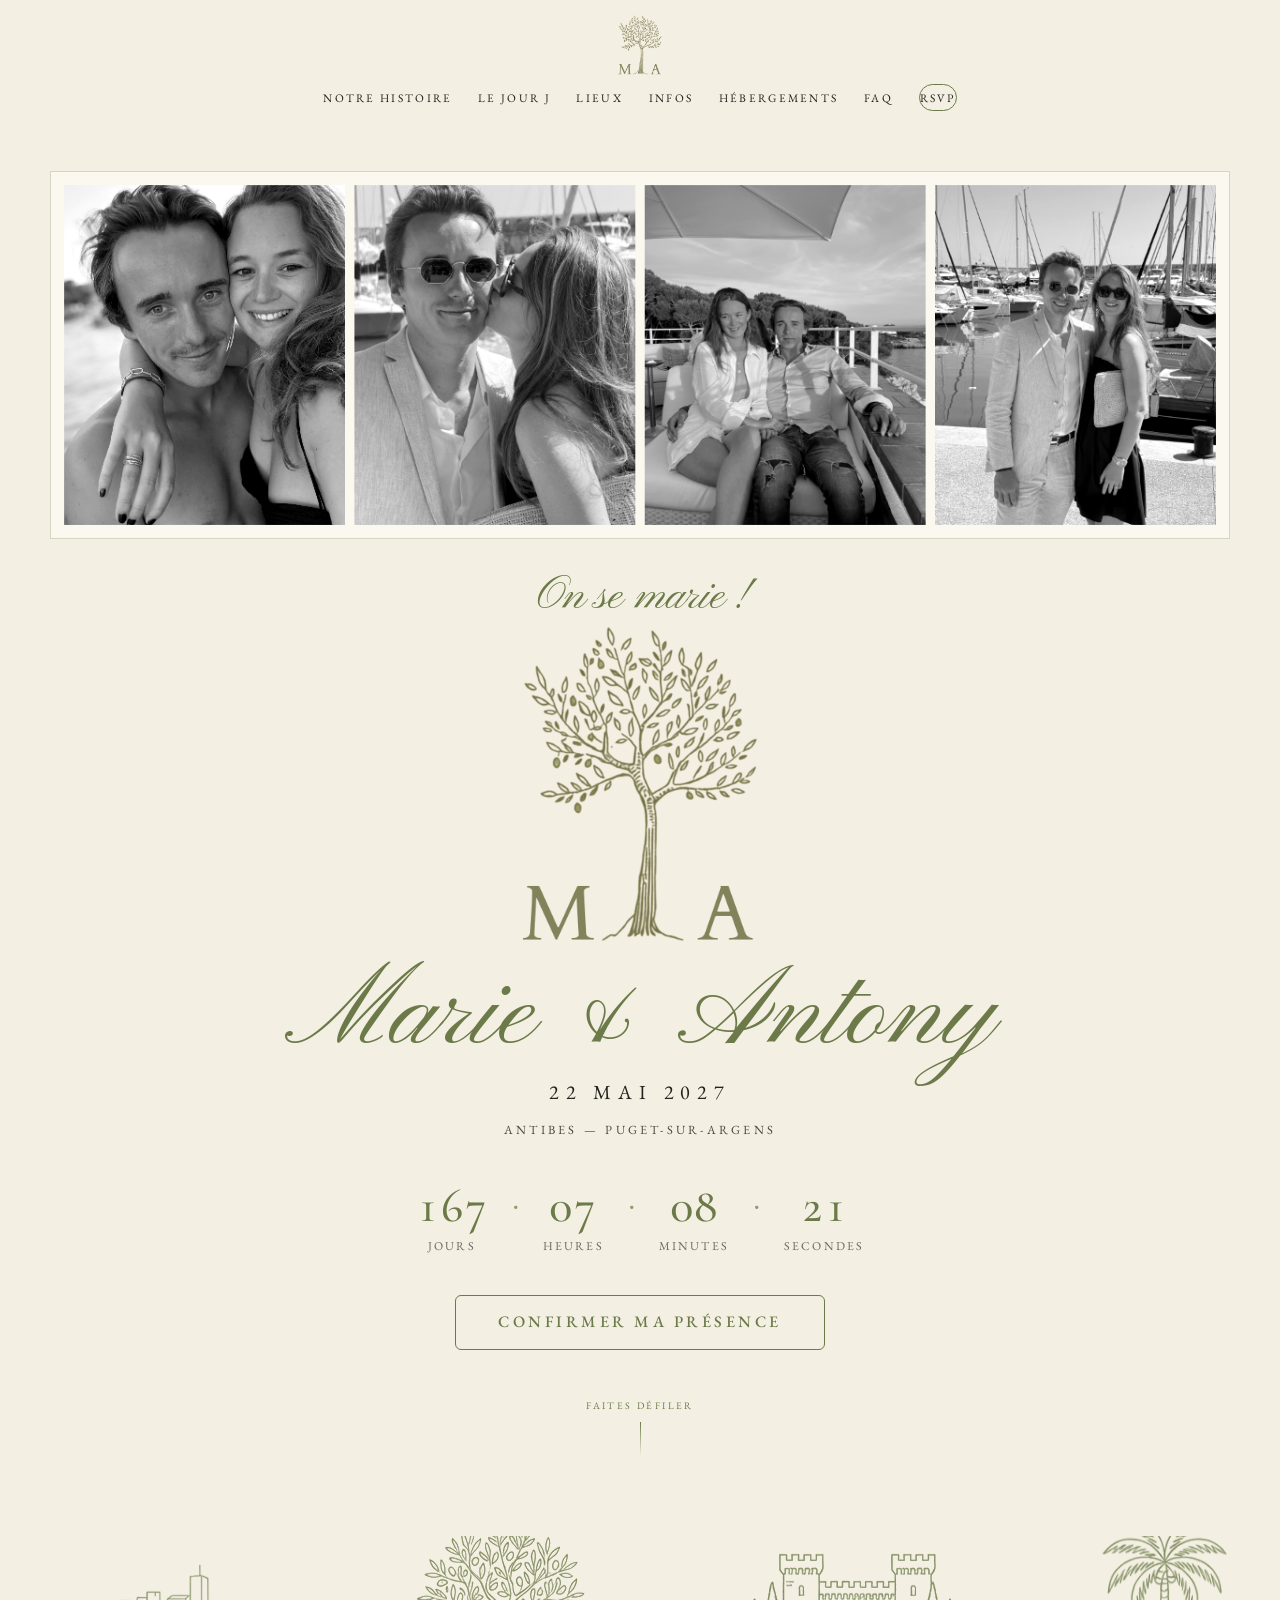
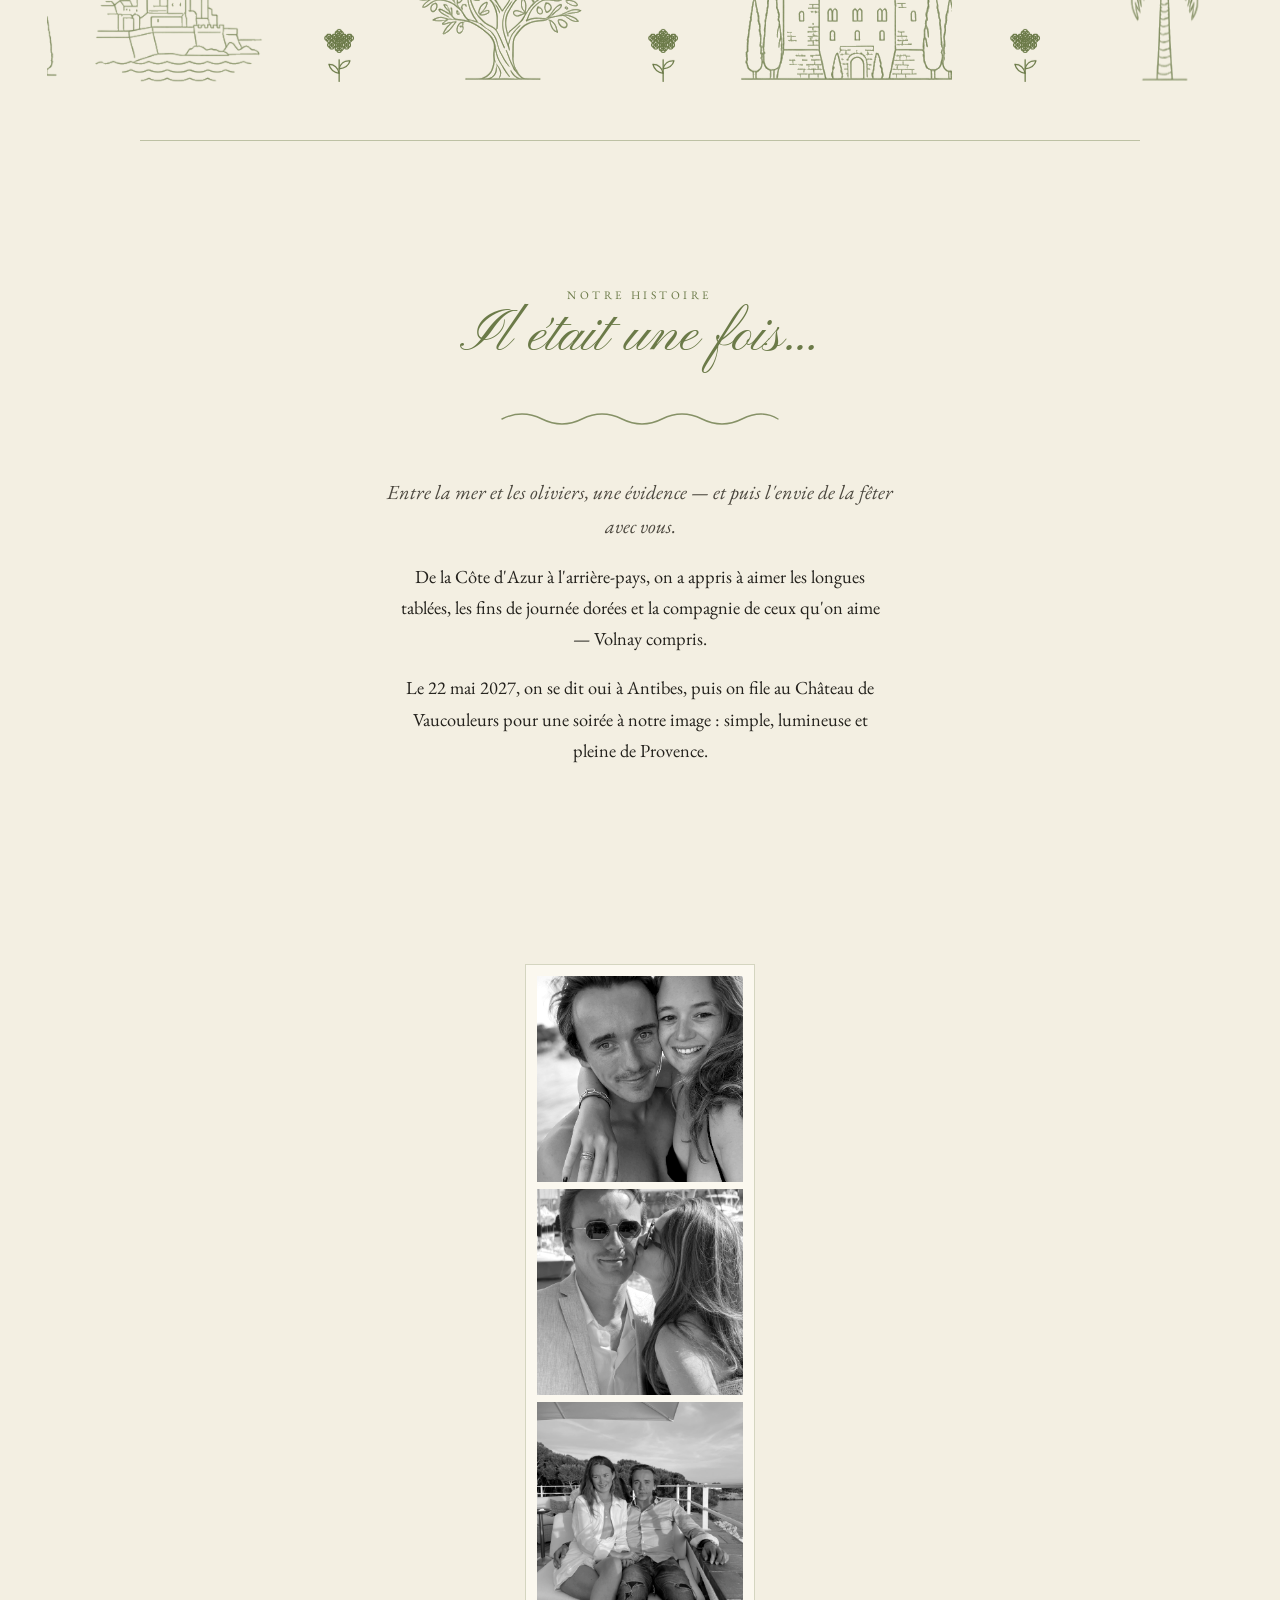
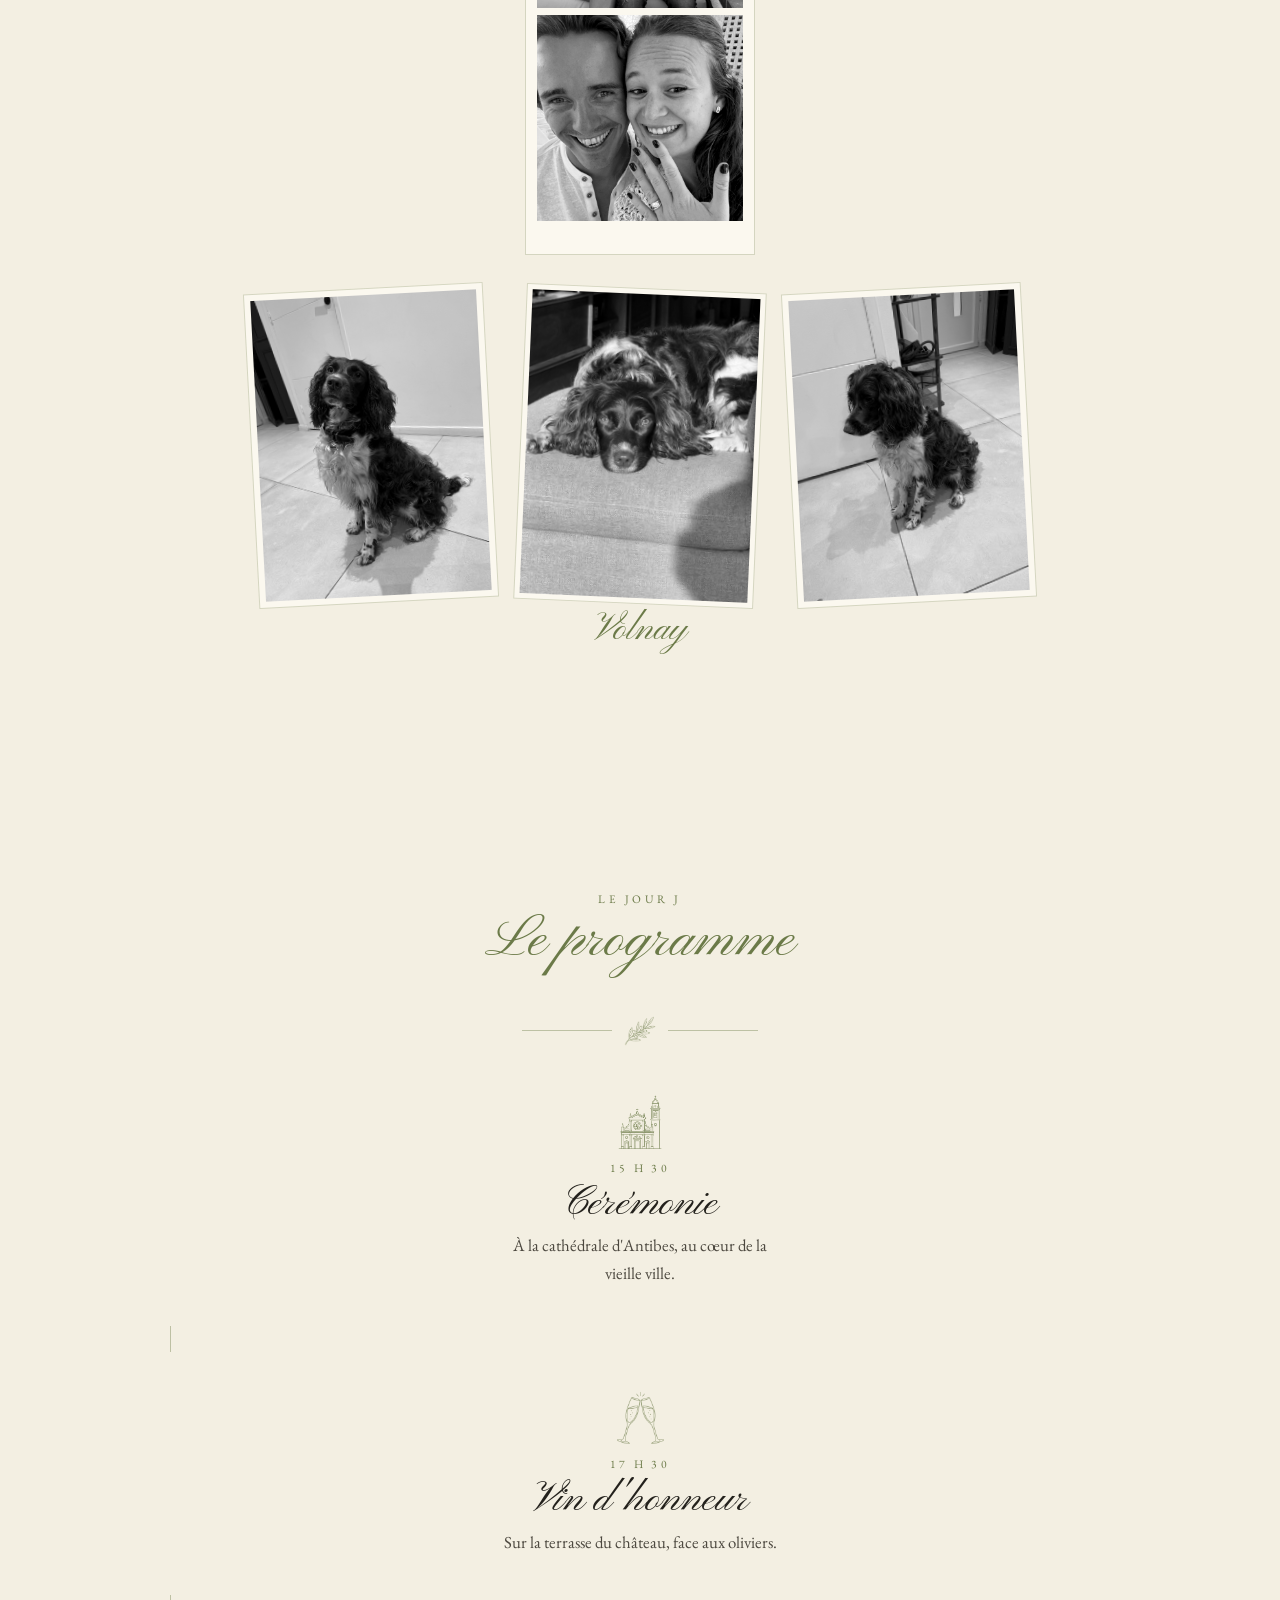
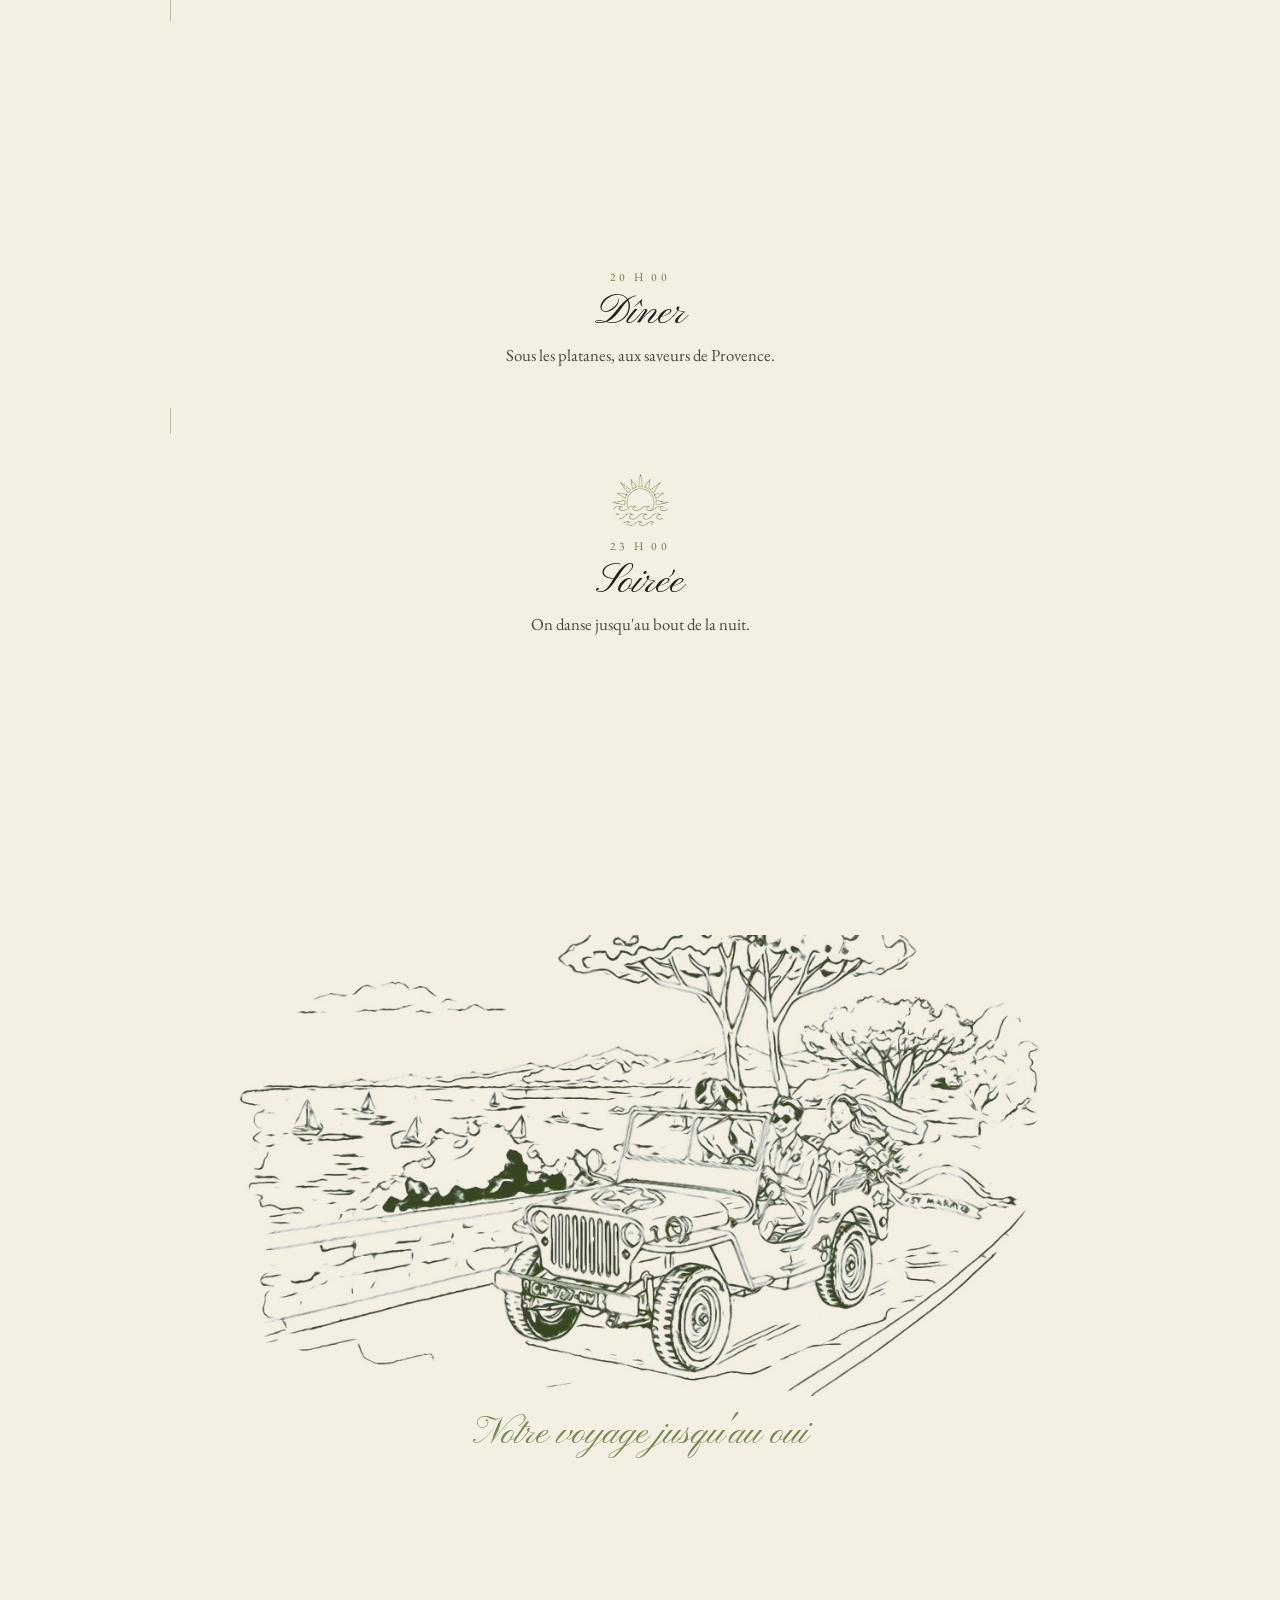
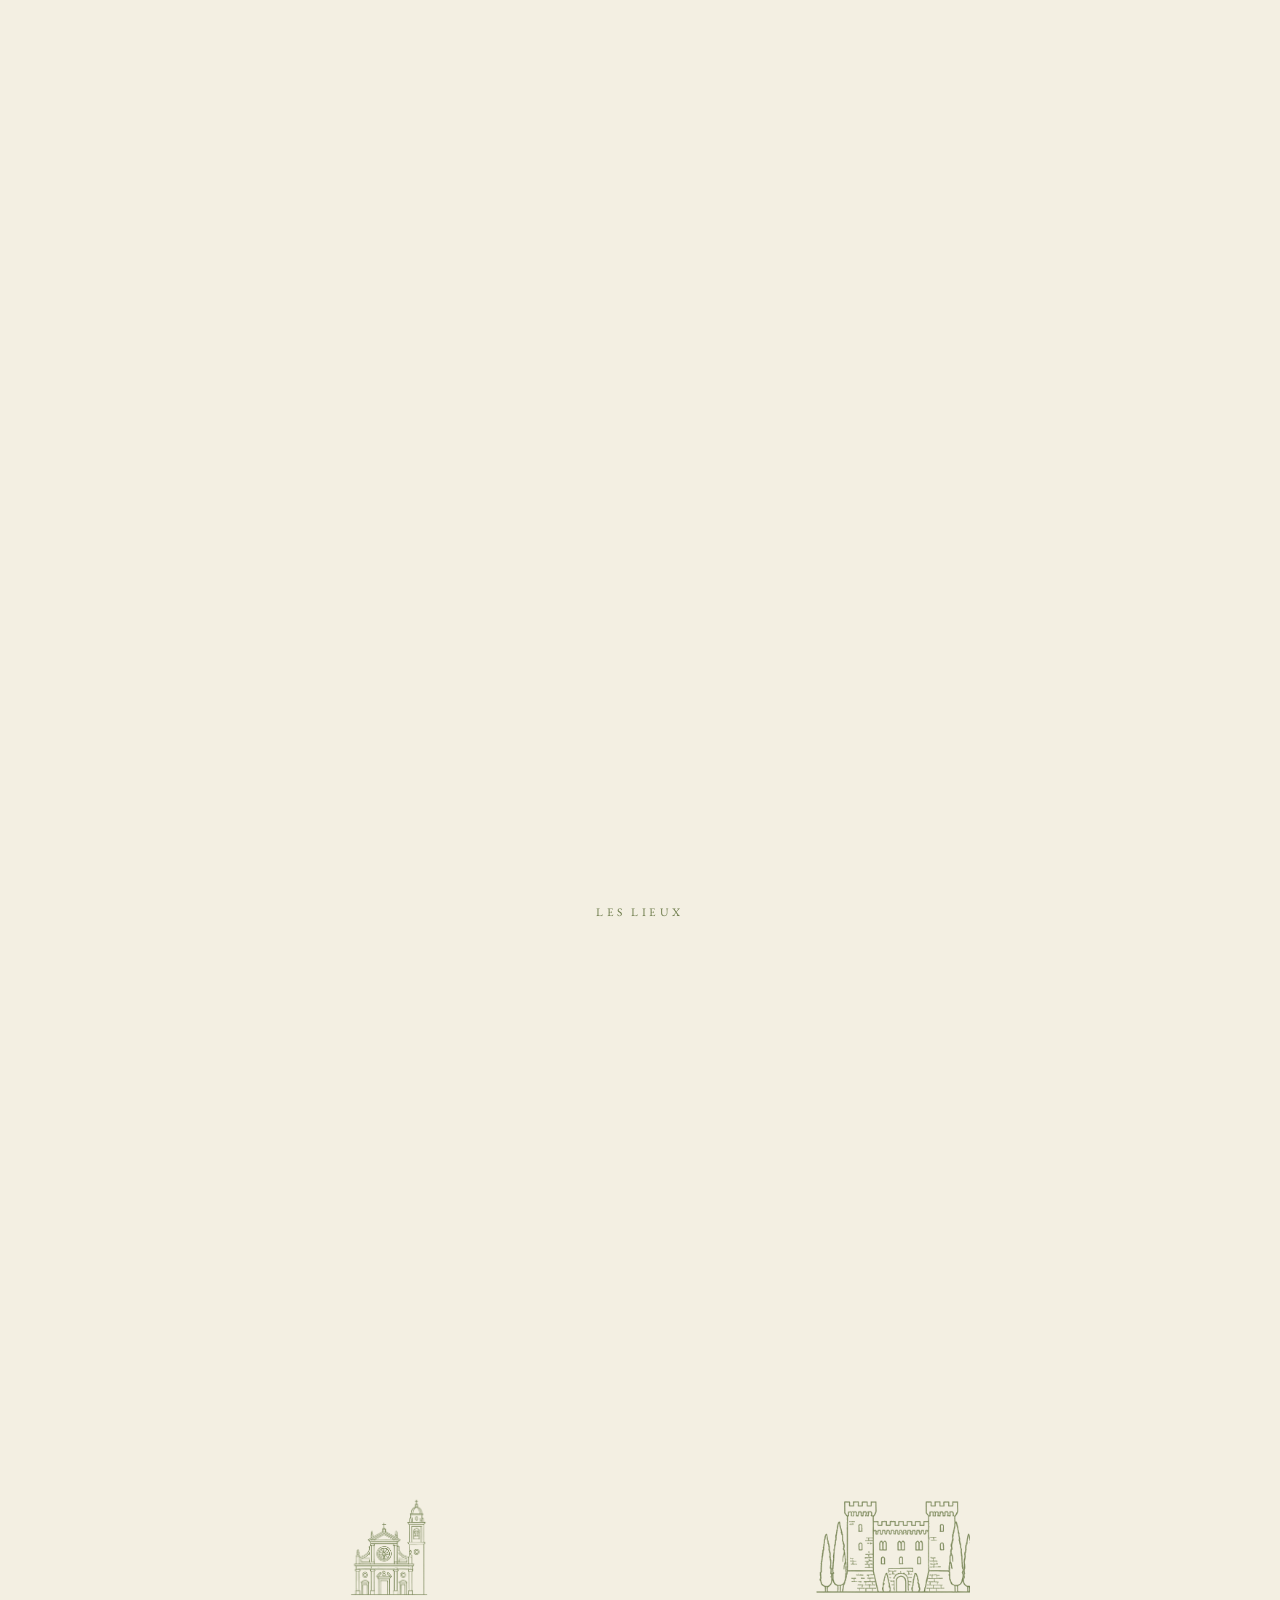
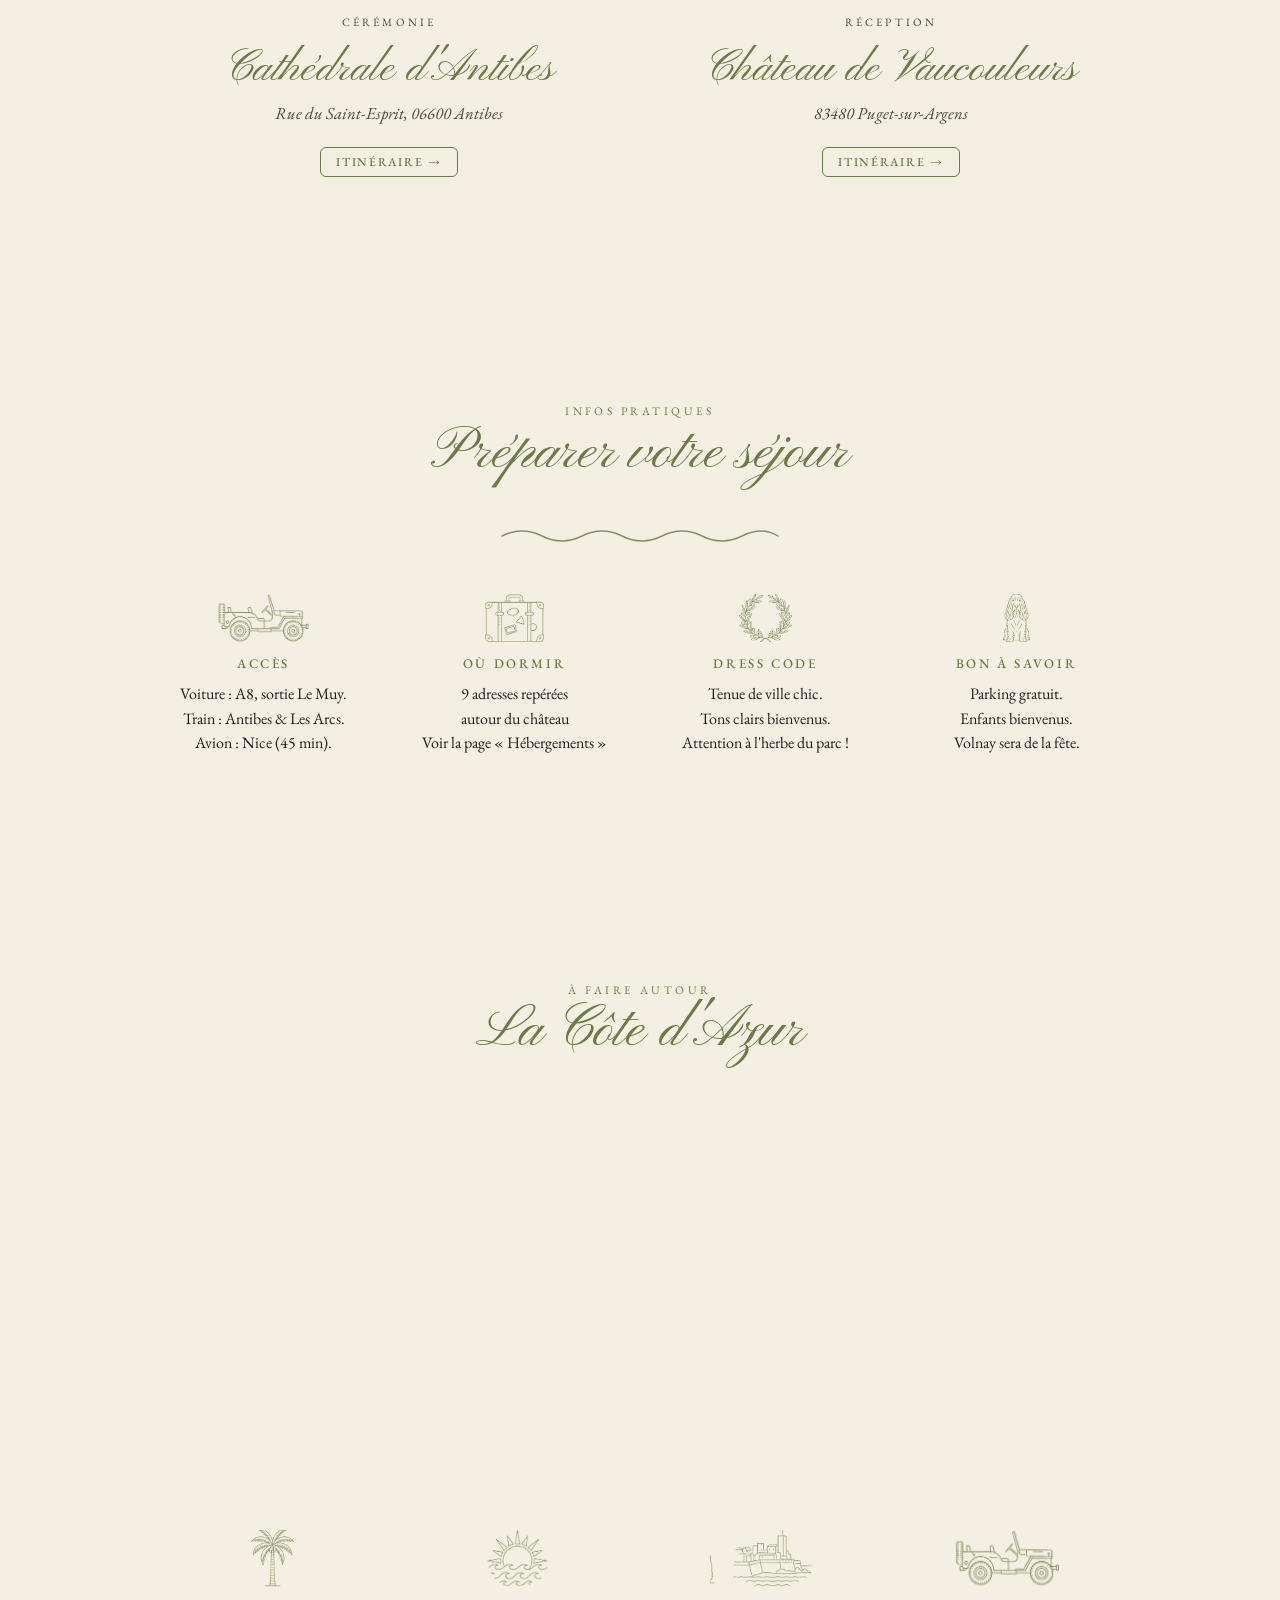
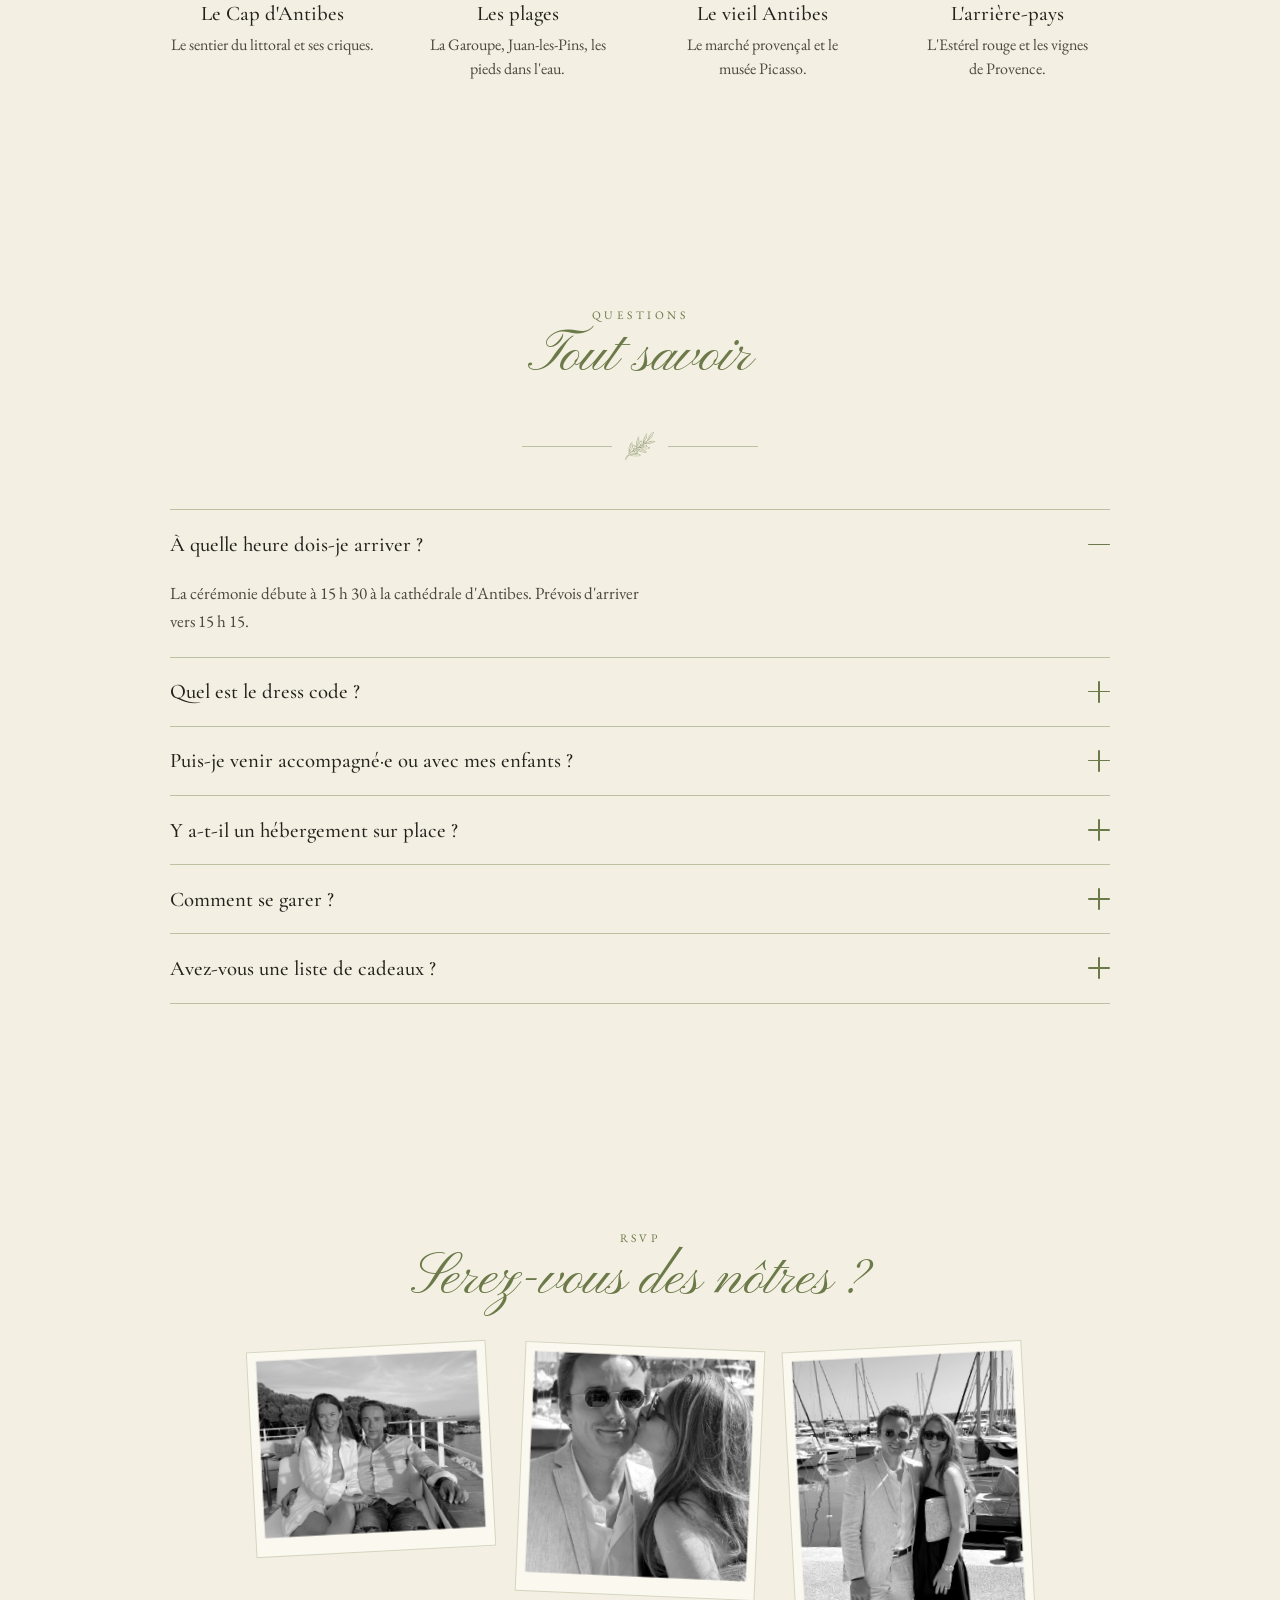
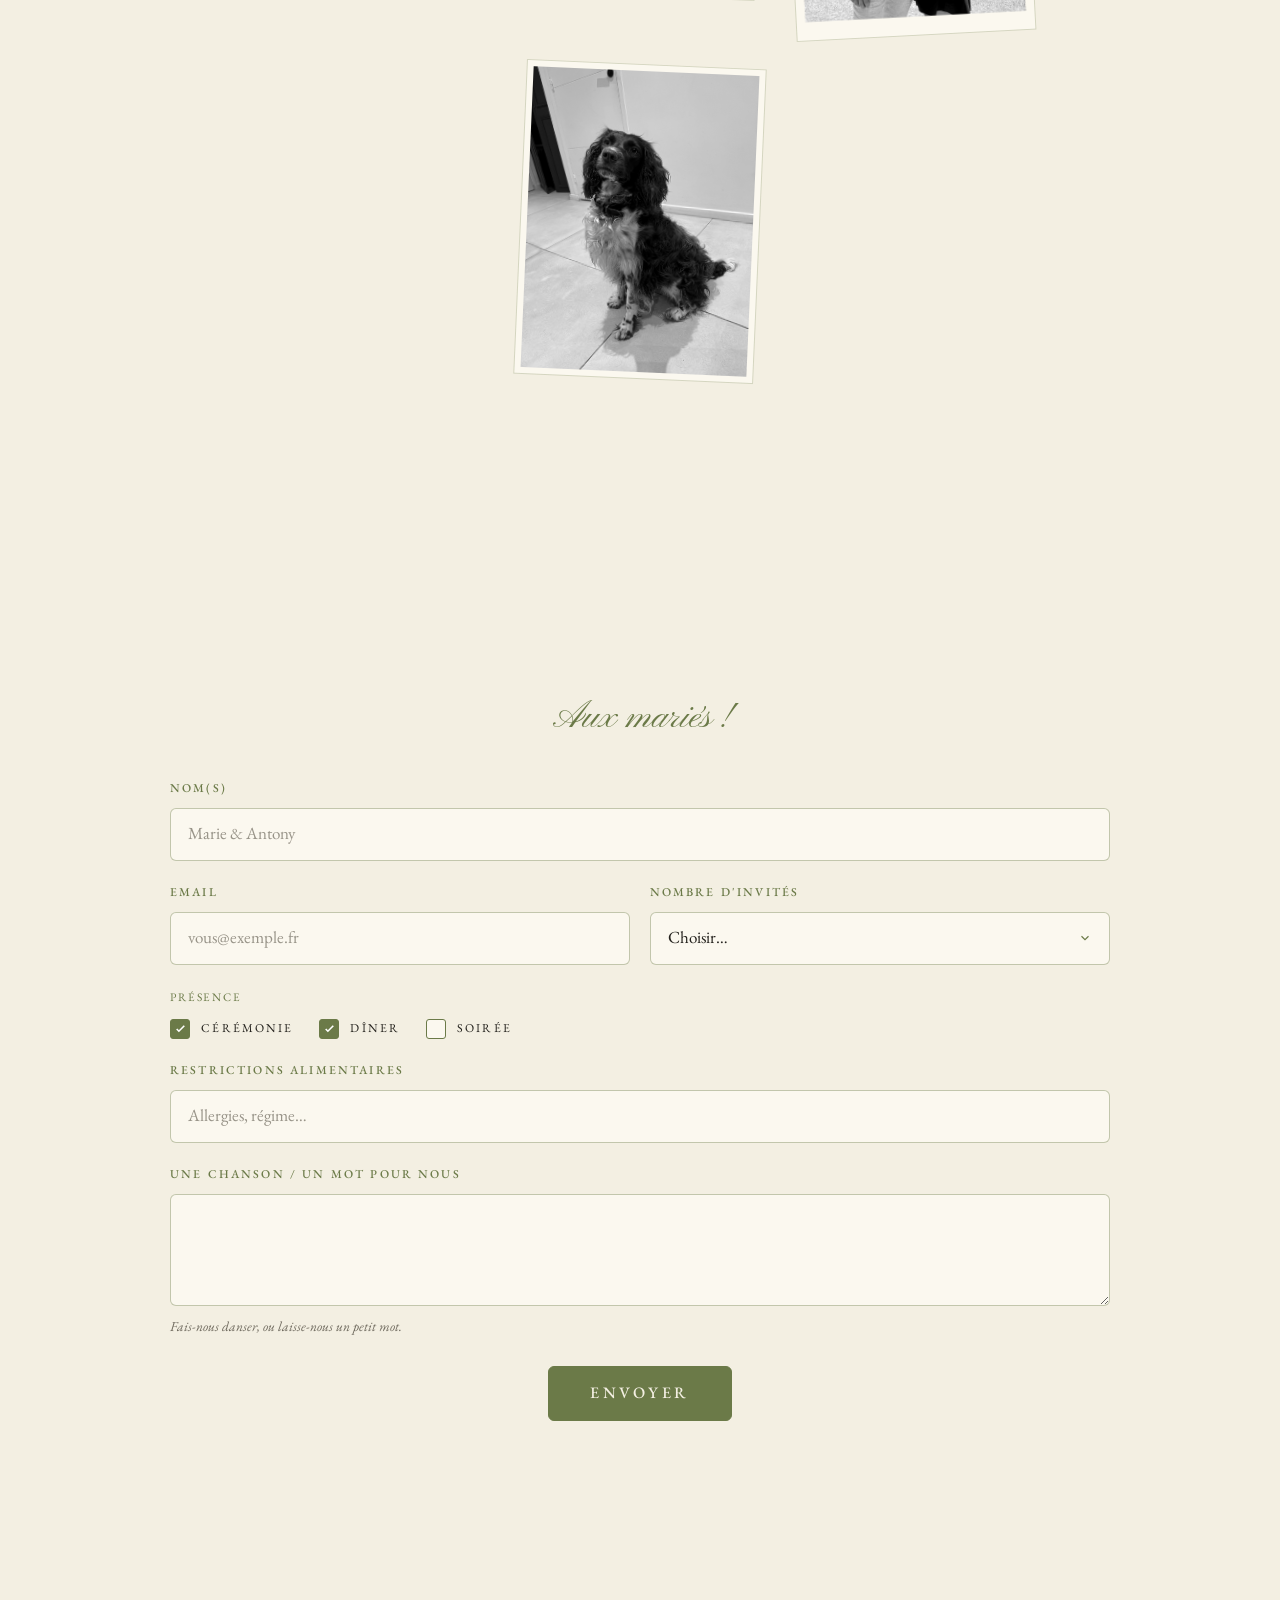
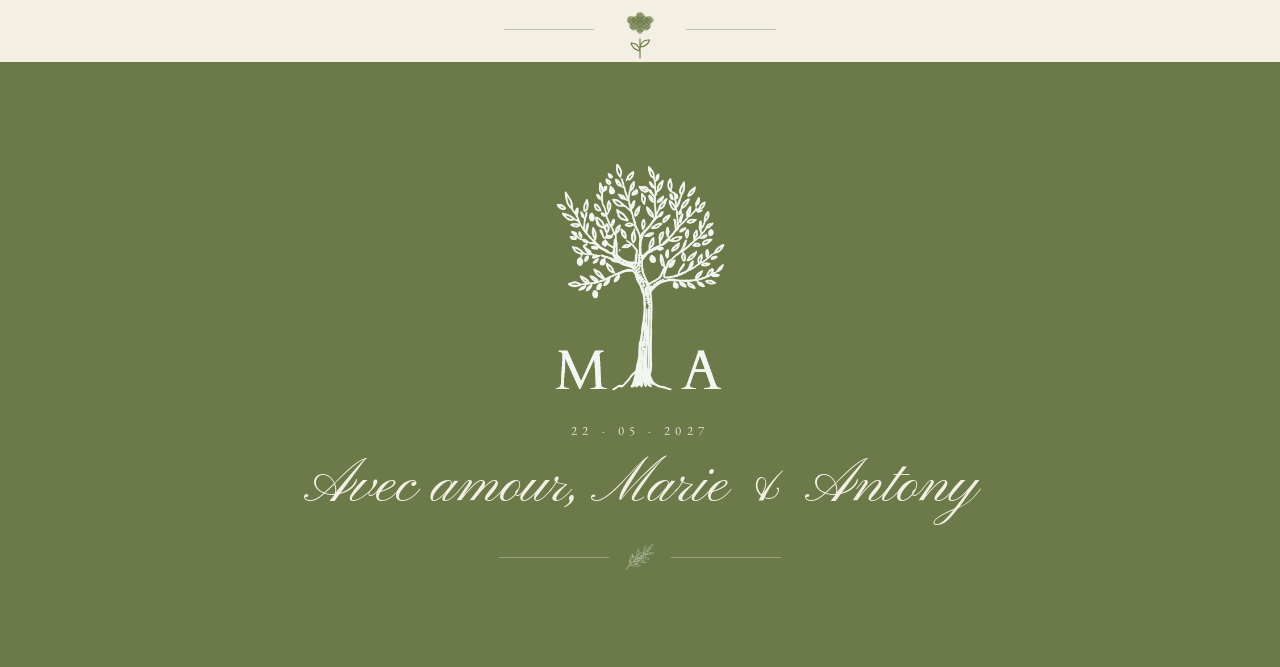
==== index.html @ d50ecbc6 "Brasero Dîner à 200px" ====
<!DOCTYPE html>
<html lang="fr">
<head>
<meta charset="utf-8">
<meta name="viewport" content="width=device-width, initial-scale=1">
<title>Marie & Antony — 22 mai 2027</title>
<meta name="description" content="Marie & Antony se marient le 22 mai 2027 — cathédrale d'Antibes & Château de Vaucouleurs. Programme, lieux, infos pratiques et RSVP.">
<link rel="icon" type="image/png" href="assets/logos/logo-olivier-monogram.png">
<meta property="og:type" content="website">
<meta property="og:title" content="Marie & Antony — 22 mai 2027">
<meta property="og:description" content="On se marie ! Rejoins-nous le 22 mai 2027 à Antibes & au Château de Vaucouleurs.">
<meta property="og:image" content="https://antonymorla.github.io/marie-antony-2027/assets/img/bw/photobooth-row.png">
<meta name="twitter:card" content="summary_large_image">
<link rel="stylesheet" href="ds/styles.css">
<link rel="stylesheet" href="ds/components.css">
<link rel="stylesheet" href="ds/site-illustre.css">
<style id="site-extra">
  /* ---- Écran de chargement (précharge la vidéo puis révèle le site) ---- */
  .preload{ position:fixed; inset:0; z-index:10000; background:var(--ma-ivory);
    display:flex; flex-direction:column; align-items:center; justify-content:center; gap:1.1rem;
    transition:opacity .8s var(--ease); }
  .preload.done{ opacity:0; pointer-events:none; }
  .preload__mono{ width:clamp(96px,16vw,132px); height:auto; opacity:.92; animation:floaty 7s ease-in-out infinite; }
  .preload__title{ font-family:var(--font-script); color:var(--ma-olive); font-size:clamp(1.8rem,5vw,2.4rem); margin:0; }
  .preload__bar{ width:min(62vw,260px); height:2px; background:var(--ma-line-soft); border-radius:2px; overflow:hidden; }
  .preload__bar span{ display:block; height:100%; width:6%; background:var(--ma-olive); transition:width .25s var(--ease); }
  .preload__sub{ font-family:var(--font-caps); text-transform:uppercase; letter-spacing:.24em; font-size:.6rem; color:var(--ma-ink-faint); margin:0; }
  @keyframes floaty { 0%,100%{transform:translateY(0)} 50%{transform:translateY(-7px)} }
  /* overflow:clip ne casse pas position:sticky (≠ overflow:hidden) */
  .illu { overflow-x: clip; }

  /* ---------- Nav v2 : logo centré, plus grand, plus visible ---------- */
  .inav { display: none; } /* on remplace la nav du design system */
  .nav2 { position: sticky; top: 0; z-index: 50; display: flex; flex-direction: column; align-items: center;
          gap: .55rem; padding: .85rem 1rem .7rem;
          background: color-mix(in srgb, var(--ma-ivory) 92%, transparent); backdrop-filter: blur(8px);
          border-bottom: 1px solid transparent; transition: border-color .3s var(--ease), padding .3s var(--ease); }
  .nav2[data-scrolled="true"] { border-bottom-color: var(--ma-line-soft); padding-top: .5rem; padding-bottom: .5rem; }
  .nav2__brand { display: block; line-height: 0; }
  .nav2__brand img { height: 62px; width: auto; display: block; transition: height .3s var(--ease); }
  .nav2[data-scrolled="true"] .nav2__brand img { height: 40px; }
  .nav2__menu { display: flex; align-items: center; gap: clamp(.7rem, 2vw, 1.7rem); flex-wrap: wrap; justify-content: center; }
  .nav2__menu a { font-family: var(--font-caps); text-transform: uppercase; letter-spacing: .2em; font-size: .72rem;
                  color: var(--ma-ink); text-decoration: none; position: relative; padding: .25em 0; white-space: nowrap;
                  transition: color .3s var(--ease); }
  .nav2__menu a::after { content: ""; position: absolute; left: 0; right: 0; bottom: -2px; height: 1px; background: var(--ma-olive);
                         transform: scaleX(0); transform-origin: center; transition: transform .3s var(--ease); }
  .nav2__menu a:hover { color: var(--ma-olive); }
  .nav2__menu a:hover::after { transform: scaleX(1); }
  .nav2__cta { color: var(--ma-olive); border: 1px solid var(--ma-olive); border-radius: 999px; padding: .35em 1.1em; }
  .nav2__cta::after { display: none; }
  .nav2__cta:hover { background: var(--ma-olive); color: var(--ma-ivory); }
  @media (max-width: 640px) { .nav2__brand img { height: 46px; } .nav2__menu { gap: .55rem .9rem; } .nav2__menu a { font-size: .62rem; letter-spacing: .13em; } }

  /* ---------- Film plein écran (scroll-scrub) ---------- */
  #filmscroll { position: relative; background: var(--ma-ivory); }
  .fs-track { height: 360vh; position: relative; }
  .fs-sticky { position: sticky; top: 0; height: 100vh; overflow: hidden; display: flex; align-items: center;
               justify-content: center; background: var(--ma-ivory); }
  .fs-box { display: flex; flex-direction: column; align-items: center; gap: .4rem; width: 100%; }
  .fs-box video { width: min(88vw, 820px); height: auto; max-height: 72vh; object-fit: contain; mix-blend-mode: darken;
    -webkit-mask-image: radial-gradient(ellipse 90% 84% at 50% 50%, #000 60%, transparent 100%);
            mask-image: radial-gradient(ellipse 90% 84% at 50% 50%, #000 60%, transparent 100%); }
  .fs-hint { margin: 0; text-align: center; pointer-events: none; font-family: var(--font-script);
             color: var(--ma-olive); font-size: clamp(1.6rem,3.6vw,2.4rem); opacity: .9; }
  @media (prefers-reduced-motion: reduce) {
    .fs-track { height: auto; } .fs-sticky { position: static; height: auto; } .fs-box video { height: auto; }
  }
  /* Mobile : on garde le scroll-scrub (sticky), on réduit juste la hauteur vidéo */
  @media (max-width: 760px) { .fs-box video { max-height: 62vh; } }

  /* ---------- Curseur coupe de champagne ---------- */
  .coupe-cursor { position: fixed; top: 0; left: 0; width: 30px; height: 30px; margin: -15px 0 0 -14px;
                  pointer-events: none; z-index: 9999; opacity: 0; transition: opacity .3s var(--ease), width .15s, height .15s; will-change: transform; }
  .coupe-cursor img { width: 100%; height: 100%; display: block; filter: brightness(0); }
  body.coupe-on, body.coupe-on a, body.coupe-on button, body.coupe-on label,
  body.coupe-on input, body.coupe-on select, body.coupe-on textarea, body.coupe-on .ma-btn { cursor: none; }
  .bubble { position: fixed; border-radius: 50%; border: 1px solid var(--ma-olive); background: color-mix(in srgb, var(--ma-olive) 12%, transparent);
            pointer-events: none; z-index: 9998; }

  /* ---- Pictogrammes animés ---- */
  .picto { color: var(--ma-olive); display: block; }
  .repas { display:flex; flex-direction:column; align-items:center; gap:.3rem; margin-top:clamp(2.2rem,5vw,3.2rem); }
  .repas__row { display:flex; align-items:flex-end; justify-content:center; gap:clamp(1rem,4vw,2.4rem); }
  .repas__row .picto { width:clamp(64px,16vw,90px); height:auto; }
  .repas__cap { font-family:var(--font-body); font-style:italic; color:var(--ma-ink-soft); font-size:1.05rem; margin:.5rem 0 0; max-width:34ch; }
  .repas__cap em { font-family:var(--font-script); font-style:normal; color:var(--ma-olive); font-size:1.5rem; }
  .hort-rule { display:flex; align-items:center; justify-content:center; gap:1rem; margin:clamp(2.5rem,6vw,4rem) auto 0; }
  .hort-rule .l { width:clamp(40px,12vw,90px); height:1px; background:var(--ma-line); }
  .hort-rule .picto { width:60px; height:auto; }
  .hort-accent { width:72px; height:auto; margin:1.2rem auto .2rem; }
  .clip { width:100%; height:auto; display:block; mix-blend-mode:darken; }
  .prog__clip { width:auto; height:200px; margin:0 auto; }
  .horizon .h-hort { height:clamp(50px,8vw,74px); width:auto; flex:0 0 auto; align-self:flex-end; }
  .flame { transform-box:fill-box; transform-origin:50% 100%; animation:flick 1s ease-in-out infinite alternate; }
  .flame.f2{ animation-duration:.8s; animation-delay:.15s } .flame.f3{ animation-duration:1.15s; animation-delay:.3s }
  .flame.f4{ animation-duration:.7s; animation-delay:.05s } .flame.f5{ animation-duration:.95s; animation-delay:.22s }
  @keyframes flick{ from{ transform:scaleY(.8) translateY(2px); opacity:.55 } to{ transform:scaleY(1.12) translateY(-2px); opacity:1 } }
  .ember { transform-box:fill-box; animation:rise 2.4s ease-in infinite; opacity:0 }
  .ember.e2{ animation-delay:.8s } .ember.e3{ animation-delay:1.6s }
  @keyframes rise{ 0%{ transform:translateY(0) scale(1); opacity:0 } 15%{ opacity:.9 } 100%{ transform:translateY(-34px) scale(.5); opacity:0 } }
  .heat { transform-box:fill-box; animation:heat 2s ease-in-out infinite; } .heat.h2{ animation-delay:.5s }
  @keyframes heat{ 0%,100%{ transform:translateX(-1.5px); opacity:.4 } 50%{ transform:translateX(1.5px); opacity:.9 } }
  .sway { transform-box:fill-box; transform-origin:50% 100%; animation:sway 5s ease-in-out infinite; }
  @keyframes sway{ 0%,100%{ transform:rotate(-2.5deg) } 50%{ transform:rotate(2.5deg) } }
  .floret { transform-box:fill-box; transform-origin:center; animation:bloom .9s ease both }
  @keyframes bloom{ from{ transform:scale(.2); opacity:0 } to{ transform:scale(1); opacity:1 } }
  /* ambient sur pictos existants */
  @media (prefers-reduced-motion: no-preference) {
    img[src*="icon-coupes"]{ animation:clink 3.4s ease-in-out infinite; transform-origin:bottom center; }
    @keyframes clink{ 0%,100%{ transform:rotate(0) } 22%{ transform:rotate(-5deg) } 52%{ transform:rotate(4deg) } }
    img[src*="icon-jeep"]{ animation:drive 3s ease-in-out infinite; }
    @keyframes drive{ 0%,100%{ transform:translateX(-2px) rotate(-.6deg) } 50%{ transform:translateX(2px) rotate(.6deg) } }
    img[src*="icon-soleil-mer"]{ animation:shine 4s ease-in-out infinite; transform-origin:center; }
    @keyframes shine{ 0%,100%{ transform:scale(1) } 50%{ transform:scale(1.07) } }
    img[src*="icon-olivier"], img[src*="icon-couronne-olivier"], img[src*="icon-branche-olivier"], img[src*="icon-cypres"], img[src*="icon-palmier"]{ animation:leafsway 6.5s ease-in-out infinite; transform-origin:bottom center; }
    @keyframes leafsway{ 0%,100%{ transform:rotate(-2deg) } 50%{ transform:rotate(2deg) } }
    img[src*="icon-alliances"]{ animation:ringpulse 3.6s ease-in-out infinite; transform-origin:center; }
    @keyframes ringpulse{ 0%,100%{ transform:scale(1) } 50%{ transform:scale(1.06) } }
  }
</style>
</head>
<body>
<svg width="0" height="0" style="position:absolute" aria-hidden="true"><defs>
  <g id="fl" fill="none" stroke="currentColor" stroke-width="2.2" stroke-linecap="round" stroke-linejoin="round">
    <path d="M0 -7 q4 0 4 4 q0 3 -4 3 q-4 0 -4 -3 q0 -4 4 -4Z"/>
    <path d="M7 0 q0 4 -4 4 q-3 0 -3 -4 q0 -4 3 -4 q4 0 4 4Z"/>
    <path d="M0 7 q-4 0 -4 -4 q0 -3 4 -3 q4 0 4 3 q0 4 -4 4Z"/>
    <path d="M-7 0 q0 -4 4 -4 q3 0 3 4 q0 4 -3 4 q-4 0 -4 -4Z"/>
    <circle cx="0" cy="0" r="1.2" fill="currentColor" stroke="none"/>
  </g>
</defs></svg>
<div id="preload" class="preload" role="status" aria-label="Chargement">
  <img class="preload__mono" src="assets/logos/logo-olivier-monogram.png" alt="">
  <p class="preload__title">Marie &amp; Antony</p>
  <div class="preload__bar"><span id="preload-fill"></span></div>
  <p class="preload__sub">Préparation de votre invitation…</p>
</div>
<div class="illu">

  <!-- ===== Nav v2 ===== -->
  <header class="nav2" id="nav2">
    <a class="nav2__brand" href="#accueil" aria-label="Accueil — Marie & Antony">
      <img src="assets/logos/logo-olivier-monogram.png" alt="Marie & Antony">
    </a>
    <nav class="nav2__menu">
      <a href="#histoire">Notre histoire</a>
      <a href="#jourj">Le jour J</a>
      <a href="#lieux">Lieux</a>
      <a href="#infos">Infos</a>
      <a href="hebergements.html">Hébergements</a>
      <a href="#faq">FAQ</a>
      <a href="#rsvp" class="nav2__cta">RSVP</a>
    </nav>
  </header>

  <main>

    <!-- ===== Hero ===== -->
    <header class="ihero col--wide" id="accueil">
      <div class="r in"><div class="ihero__photos" id="heroPhotos"><img src="assets/img/bw/photobooth-row.png" alt="Marie & Antony"></div></div>
      <p class="script-kicker r in">On se marie&nbsp;!</p>
      <img class="ihero__tree draw in" id="heroTree" src="assets/logos/logo-olivier-monogram.png" alt="Olivier Marie & Antony">
      <h1 class="script-big r in">Marie &amp; Antony</h1>
      <p class="caps-line r in">22 Mai 2027</p>
      <p class="caps-sub r in">Antibes — Puget-sur-Argens</p>
      <div class="ihero__cd r in"><div class="ma-count" id="countdown" aria-label="Compte à rebours"></div></div>
      <div class="ihero__cta r in"><a class="ma-btn ma-btn--outline ma-btn--lg" href="#rsvp">Confirmer ma présence</a></div>
      <a class="scrollcue" href="#histoire" aria-label="Défiler"><span>Faites défiler</span><span class="arrow"></span></a>
    </header>

    <!-- ===== Horizon ===== -->
    <div class="scene" aria-hidden="true">
      <div class="horizon draw par" data-par="0.5">
        <img class="h-cypres"  src="assets/icons/icon-cypres.png" alt="">
        <svg class="picto h-hort" viewBox="0 0 120 130" fill="none" stroke="currentColor" stroke-width="2.2" stroke-linecap="round" stroke-linejoin="round" aria-hidden="true"><g class="sway"><path d="M60 122 C60 104 60 96 60 84"/><path d="M60 108 C50 106 44 100 42 92 C52 92 58 99 60 108Z"/><path d="M60 100 C70 99 77 94 79 86 C69 85 62 91 60 100Z"/><g class="floret"><use href="#fl" x="60" y="52"/></g><g class="floret"><use href="#fl" x="47" y="58"/></g><g class="floret"><use href="#fl" x="73" y="58"/></g><g class="floret"><use href="#fl" x="52" y="46"/></g><g class="floret"><use href="#fl" x="68" y="46"/></g><g class="floret"><use href="#fl" x="60" y="38"/></g><g class="floret"><use href="#fl" x="42" y="46"/></g><g class="floret"><use href="#fl" x="78" y="46"/></g><g class="floret"><use href="#fl" x="60" y="64"/></g></g></svg>
        <img class="h-antibes" src="assets/icons/icon-vieil-antibes.png" alt="">
        <svg class="picto h-hort" viewBox="0 0 120 130" fill="none" stroke="currentColor" stroke-width="2.2" stroke-linecap="round" stroke-linejoin="round" aria-hidden="true"><g class="sway"><path d="M60 122 C60 104 60 96 60 84"/><path d="M60 108 C50 106 44 100 42 92 C52 92 58 99 60 108Z"/><path d="M60 100 C70 99 77 94 79 86 C69 85 62 91 60 100Z"/><g class="floret"><use href="#fl" x="60" y="52"/></g><g class="floret"><use href="#fl" x="47" y="58"/></g><g class="floret"><use href="#fl" x="73" y="58"/></g><g class="floret"><use href="#fl" x="52" y="46"/></g><g class="floret"><use href="#fl" x="68" y="46"/></g><g class="floret"><use href="#fl" x="60" y="38"/></g><g class="floret"><use href="#fl" x="42" y="46"/></g><g class="floret"><use href="#fl" x="78" y="46"/></g><g class="floret"><use href="#fl" x="60" y="64"/></g></g></svg>
        <img class="h-olivier" src="assets/icons/icon-olivier-large.png" alt="">
        <svg class="picto h-hort" viewBox="0 0 120 130" fill="none" stroke="currentColor" stroke-width="2.2" stroke-linecap="round" stroke-linejoin="round" aria-hidden="true"><g class="sway"><path d="M60 122 C60 104 60 96 60 84"/><path d="M60 108 C50 106 44 100 42 92 C52 92 58 99 60 108Z"/><path d="M60 100 C70 99 77 94 79 86 C69 85 62 91 60 100Z"/><g class="floret"><use href="#fl" x="60" y="52"/></g><g class="floret"><use href="#fl" x="47" y="58"/></g><g class="floret"><use href="#fl" x="73" y="58"/></g><g class="floret"><use href="#fl" x="52" y="46"/></g><g class="floret"><use href="#fl" x="68" y="46"/></g><g class="floret"><use href="#fl" x="60" y="38"/></g><g class="floret"><use href="#fl" x="42" y="46"/></g><g class="floret"><use href="#fl" x="78" y="46"/></g><g class="floret"><use href="#fl" x="60" y="64"/></g></g></svg>
        <img class="h-chateau" src="assets/icons/icon-chateau-vaucouleurs.png" alt="">
        <svg class="picto h-hort" viewBox="0 0 120 130" fill="none" stroke="currentColor" stroke-width="2.2" stroke-linecap="round" stroke-linejoin="round" aria-hidden="true"><g class="sway"><path d="M60 122 C60 104 60 96 60 84"/><path d="M60 108 C50 106 44 100 42 92 C52 92 58 99 60 108Z"/><path d="M60 100 C70 99 77 94 79 86 C69 85 62 91 60 100Z"/><g class="floret"><use href="#fl" x="60" y="52"/></g><g class="floret"><use href="#fl" x="47" y="58"/></g><g class="floret"><use href="#fl" x="73" y="58"/></g><g class="floret"><use href="#fl" x="52" y="46"/></g><g class="floret"><use href="#fl" x="68" y="46"/></g><g class="floret"><use href="#fl" x="60" y="38"/></g><g class="floret"><use href="#fl" x="42" y="46"/></g><g class="floret"><use href="#fl" x="78" y="46"/></g><g class="floret"><use href="#fl" x="60" y="64"/></g></g></svg>
        <img class="h-palmier" src="assets/icons/icon-palmier.png" alt="">
        <svg class="picto h-hort" viewBox="0 0 120 130" fill="none" stroke="currentColor" stroke-width="2.2" stroke-linecap="round" stroke-linejoin="round" aria-hidden="true"><g class="sway"><path d="M60 122 C60 104 60 96 60 84"/><path d="M60 108 C50 106 44 100 42 92 C52 92 58 99 60 108Z"/><path d="M60 100 C70 99 77 94 79 86 C69 85 62 91 60 100Z"/><g class="floret"><use href="#fl" x="60" y="52"/></g><g class="floret"><use href="#fl" x="47" y="58"/></g><g class="floret"><use href="#fl" x="73" y="58"/></g><g class="floret"><use href="#fl" x="52" y="46"/></g><g class="floret"><use href="#fl" x="68" y="46"/></g><g class="floret"><use href="#fl" x="60" y="38"/></g><g class="floret"><use href="#fl" x="42" y="46"/></g><g class="floret"><use href="#fl" x="78" y="46"/></g><g class="floret"><use href="#fl" x="60" y="64"/></g></g></svg>
        <img class="h-cypres"  src="assets/icons/icon-cypres.png" alt="">
      </div>
      <div class="horizon-base"></div>
    </div>

    <!-- ===== Notre histoire ===== -->
    <section class="sec col" id="histoire">
      <p class="eyebrow-caps r">Notre histoire</p>
      <h2 class="script-mid r">Il était une fois…</h2>
      <svg class="squiggle" viewBox="0 0 280 16" preserveAspectRatio="none" aria-hidden="true"><path d="M2 8 Q 22 -2, 42 8 T 82 8 T 122 8 T 162 8 T 202 8 T 242 8 T 278 8"/></svg>
      <p class="prose prose--italic r">Entre la mer et les oliviers, une évidence — et puis l'envie de la fêter avec vous.</p>
      <p class="prose r r-2">De la Côte d'Azur à l'arrière-pays, on a appris à aimer les longues tablées, les fins de journée dorées et la compagnie de ceux qu'on aime — Volnay compris.</p>
      <p class="prose r r-3">Le 22 mai 2027, on se dit oui à Antibes, puis on file au Château de Vaucouleurs pour une soirée à notre image : simple, lumineuse et pleine de Provence.</p>
      <div class="vid vid--sm r" data-ani style="margin:1.4rem auto 0"><video class="clip" src="assets/video/hortensia.mp4" loop muted playsinline preload="metadata"></video></div>
      <div class="photobooth r r-2 tilt-r"><img src="assets/img/bw/photobooth-strip.png" alt="Marie & Antony"></div>
      <div class="ph-cluster r r-3" style="margin-top:1.6rem">
        <img class="tilt-l" src="assets/img/bw/volnay-1.png" alt="Volnay">
        <img class="tilt-r" src="assets/img/bw/volnay-2.png" alt="Volnay">
        <img class="tilt-l" src="assets/img/bw/volnay-3.png" alt="Volnay">
      </div>
      <p class="vid__cap r r-3" style="margin-top:.4rem">Volnay</p>
    </section>

    <!-- ===== Le jour J ===== -->
    <section class="sec col" id="jourj">
      <p class="eyebrow-caps r">Le jour J</p>
      <h2 class="script-mid r">Le programme</h2>
      <div class="dot-rule" aria-hidden="true"><span class="l"></span><img src="assets/icons/icon-branche-olivier.png" alt=""><span class="l"></span></div>
      <div class="prog" id="prog"></div>
    </section>

    <!-- ===== Le grand film — plein écran, défilement ===== -->
    <section id="filmscroll" aria-label="Notre voyage jusqu'au oui">
      <div class="fs-track">
        <div class="fs-sticky">
          <div class="fs-box">
            <video id="film" data-src="public/journey-line.mp4" muted playsinline preload="auto" poster="public/journey-line-poster.jpg"></video>
            <p class="fs-hint">Notre voyage jusqu'au oui</p>
          </div>
        </div>
      </div>
    </section>

    <!-- ===== Lieux ===== -->
    <section class="sec col" id="lieux">
      <p class="eyebrow-caps r">Les lieux</p>
      <h2 class="script-mid r">Antibes &amp; le château</h2>
      <div class="vid vid--md" data-ani>
        <div class="vidcrop" style="aspect-ratio:792/720;--vw:162%;--vx:-30.8%">
          <video src="assets/video/vieil-antibes.mp4" loop muted playsinline preload="metadata"></video>
        </div>
      </div>
      <div class="lieux2" id="lieux2"></div>
    </section>

    <!-- ===== Infos ===== -->
    <section class="sec col" id="infos">
      <p class="eyebrow-caps r">Infos pratiques</p>
      <h2 class="script-mid r">Préparer votre séjour</h2>
      <svg class="squiggle" viewBox="0 0 280 16" preserveAspectRatio="none" aria-hidden="true"><path d="M2 8 Q 22 -2, 42 8 T 82 8 T 122 8 T 162 8 T 202 8 T 242 8 T 278 8"/></svg>
      <div class="infos2" id="infos2"></div>
    </section>

    <!-- ===== À faire ===== -->
    <section class="sec col" id="afaire">
      <p class="eyebrow-caps r">À faire autour</p>
      <h2 class="script-mid r">La Côte d'Azur</h2>
      <div class="vid vid--md" data-scrub>
        <div class="vidcrop" style="aspect-ratio:888/720;--vw:144%;--vx:-22.1%">
          <video src="assets/video/jeep.mp4" muted playsinline preload="auto"></video>
        </div>
      </div>
      <div class="todo" id="todo"></div>
    </section>

    <!-- ===== FAQ ===== -->
    <section class="sec col" id="faq">
      <p class="eyebrow-caps r">Questions</p>
      <h2 class="script-mid r">Tout savoir</h2>
      <div class="dot-rule" aria-hidden="true"><span class="l"></span><img src="assets/icons/icon-branche-olivier.png" alt=""><span class="l"></span></div>
      <div class="faq2 r"><div class="ma-acc" id="faq-acc"></div></div>
    </section>

    <!-- ===== RSVP ===== -->
    <section class="sec col" id="rsvp">
      <p class="eyebrow-caps r">RSVP</p>
      <h2 class="script-mid r">Serez-vous des nôtres&nbsp;?</h2>
      <div class="ph-cluster r">
        <img class="tilt-l" src="assets/img/bw/frame-hero.png" alt="">
        <img class="tilt-r" src="assets/img/bw/frame-kiss.png" alt="">
        <img class="tilt-l" src="assets/img/bw/frame-port.png" alt="">
        <img class="tilt-r" src="assets/img/bw/volnay-1.png" alt="Volnay">
      </div>
      <div class="vid vid--sm" data-ani>
        <div class="vidcrop" style="aspect-ratio:692/720;--vw:185%;--vx:-42.5%">
          <video src="assets/video/coupes.mp4" loop muted playsinline preload="metadata"></video>
        </div>
        <div class="vid__cap">Aux mariés&nbsp;!</div>
      </div>
      <div id="rsvp-slot">
        <form class="rsvp2 r" id="rsvp-form" novalidate>
          <input type="text" name="_honey" tabindex="-1" autocomplete="off" aria-hidden="true" style="position:absolute;left:-9999px;opacity:0">
          <input type="hidden" name="_subject" value="Nouveau RSVP — Marie & Antony">
          <input type="hidden" name="_template" value="table">
          <label class="ma-field"><span class="ma-field__label">Nom(s)</span>
            <input class="ma-control" name="noms" placeholder="Marie & Antony" required></label>
          <div class="rsvp2__row">
            <label class="ma-field"><span class="ma-field__label">Email</span>
              <input class="ma-control" type="email" name="email" placeholder="vous@exemple.fr" required></label>
            <label class="ma-field"><span class="ma-field__label">Nombre d'invités</span>
              <select class="ma-control" name="invites"><option value="" disabled selected>Choisir…</option><option>1</option><option>2</option><option>3</option><option>4</option><option>5</option></select></label>
          </div>
          <div class="rsvp2__presence">
            <span class="lbl">Présence</span>
            <div class="rsvp2__checks">
              <label class="ma-check"><input type="checkbox" name="ceremonie" checked><span class="ma-check__box"><svg width="13" height="13" viewBox="0 0 24 24" fill="none" stroke="#fff" stroke-width="3"><path d="M5 13l4 4L19 7"/></svg></span>Cérémonie</label>
              <label class="ma-check"><input type="checkbox" name="diner" checked><span class="ma-check__box"><svg width="13" height="13" viewBox="0 0 24 24" fill="none" stroke="#fff" stroke-width="3"><path d="M5 13l4 4L19 7"/></svg></span>Dîner</label>
              <label class="ma-check"><input type="checkbox" name="soiree"><span class="ma-check__box"><svg width="13" height="13" viewBox="0 0 24 24" fill="none" stroke="#fff" stroke-width="3"><path d="M5 13l4 4L19 7"/></svg></span>Soirée</label>
            </div>
          </div>
          <label class="ma-field"><span class="ma-field__label">Restrictions alimentaires</span>
            <input class="ma-control" name="regime" placeholder="Allergies, régime…"></label>
          <label class="ma-field"><span class="ma-field__label">Une chanson / un mot pour nous</span>
            <textarea class="ma-control" name="mot"></textarea>
            <span class="ma-field__hint">Fais-nous danser, ou laisse-nous un petit mot.</span></label>
          <div class="rsvp2__submit"><button class="ma-btn ma-btn--solid ma-btn--lg" type="submit">Envoyer</button></div>
        </form>
      </div>
    </section>

  </main>

  <!-- ===== Footer ===== -->
  <div class="hort-rule r" aria-hidden="true">
    <span class="l"></span>
    <svg class="picto" viewBox="0 0 120 130" fill="none" stroke="currentColor" stroke-width="2.2" stroke-linecap="round" stroke-linejoin="round"><g class="sway"><path d="M60 122 C60 104 60 96 60 84"/><path d="M60 108 C50 106 44 100 42 92 C52 92 58 99 60 108Z"/><path d="M60 100 C70 99 77 94 79 86 C69 85 62 91 60 100Z"/><g class="floret" style="animation-delay:.05s"><use href="#fl" x="60" y="52"/></g><g class="floret" style="animation-delay:.12s"><use href="#fl" x="47" y="58"/></g><g class="floret" style="animation-delay:.19s"><use href="#fl" x="73" y="58"/></g><g class="floret" style="animation-delay:.26s"><use href="#fl" x="52" y="46"/></g><g class="floret" style="animation-delay:.33s"><use href="#fl" x="68" y="46"/></g><g class="floret" style="animation-delay:.40s"><use href="#fl" x="60" y="38"/></g><g class="floret" style="animation-delay:.47s"><use href="#fl" x="42" y="46"/></g><g class="floret" style="animation-delay:.54s"><use href="#fl" x="78" y="46"/></g><g class="floret" style="animation-delay:.61s"><use href="#fl" x="60" y="64"/></g></g></svg>
    <span class="l"></span>
  </div>

  <footer class="ifooter">
    <img class="mono draw" src="assets/logos/logo-olivier-monogram.png" alt="Marie & Antony">
    <p class="date">22 · 05 · 2027</p>
    <p class="sign">Avec amour, Marie &amp; Antony</p>
    <div class="garland" aria-hidden="true"><span class="l"></span><img src="assets/icons/icon-branche-olivier.png" alt=""><span class="l"></span></div>
  </footer>

</div>

<script>
(function () {
  'use strict';
  var reduce = window.matchMedia('(prefers-reduced-motion: reduce)').matches;
  var IB = 'assets/icons';

  /* ---- Écran de chargement : précharge la vidéo (fetch + barre) puis révèle ---- */
  (function(){
    var pre=document.getElementById('preload'); if(!pre) return;
    var fill=document.getElementById('preload-fill');
    var film=document.getElementById('film');
    var url=film?film.getAttribute('data-src'):null;
    var imgs=[].slice.call(document.querySelectorAll('img'));
    var imgsTotal=imgs.length||1, imgsDone=0, vidFrac=0, revealed=false;
    function paint(){ var p=Math.min(1,(imgsDone/imgsTotal)*0.30 + vidFrac*0.70); if(fill) fill.style.width=Math.max(6,Math.round(p*100))+'%'; }
    function reveal(){ if(revealed) return; revealed=true; if(fill) fill.style.width='100%'; pre.classList.add('done'); setTimeout(function(){ pre.style.display='none'; },900); }
    function maybe(){ if(imgsDone>=imgsTotal && vidFrac>=0.999) reveal(); }
    function imgDone(){ imgsDone++; paint(); maybe(); }
    imgs.forEach(function(i){ if(i.complete) imgDone(); else { i.addEventListener('load',imgDone); i.addEventListener('error',imgDone); } });
    function direct(){ if(film&&url&&!film.src) film.src=url; vidFrac=1; paint(); maybe(); }
    if(film&&url&&window.fetch&&window.ReadableStream){
      fetch(url).then(function(resp){
        if(!resp.ok||!resp.body) throw 0;
        var len=+resp.headers.get('Content-Length')||0, got=0, chunks=[], reader=resp.body.getReader();
        (function pump(){ reader.read().then(function(r){
          if(r.done){ try{ film.src=URL.createObjectURL(new Blob(chunks,{type:'video/mp4'})); }catch(e){ direct(); return; } vidFrac=1; paint(); maybe(); return; }
          chunks.push(r.value); got+=r.value.length; if(len){ vidFrac=Math.min(0.999,got/len); paint(); } pump();
        }).catch(function(){ direct(); }); })();
      }).catch(function(){ direct(); });
    } else { direct(); }
    setTimeout(reveal, 15000);
  })();

  var DATA = {
    programme: [
      { icon: 'cathedrale-antibes', time: '15 h 30', name: 'Cérémonie', desc: "À la cathédrale d'Antibes, au cœur de la vieille ville." },
      { icon: 'coupes', time: '17 h 30', name: "Vin d'honneur", desc: "Sur la terrasse du château, face aux oliviers." },
      { icon: 'couronne-olivier', clip: 'brasero', time: '20 h 00', name: 'Dîner', desc: "Sous les platanes, aux saveurs de Provence." },
      { icon: 'soleil-mer', time: '23 h 00', name: 'Soirée', desc: "On danse jusqu'au bout de la nuit." }
    ],
    lieux: [
      { kicker: 'Cérémonie', icon: 'cathedrale-antibes', name: "Cathédrale d'Antibes", addr: "Rue du Saint-Esprit, 06600 Antibes", maps: 'https://maps.google.com/?q=Cath%C3%A9drale+Antibes' },
      { kicker: 'Réception', icon: 'chateau-vaucouleurs', name: 'Château de Vaucouleurs', addr: '83480 Puget-sur-Argens', maps: 'https://maps.google.com/?q=Ch%C3%A2teau+de+Vaucouleurs+Puget-sur-Argens' }
    ],
    infos: [
      { icon: 'jeep', title: 'Accès', body: ['Voiture : A8, sortie Le Muy.', 'Train : Antibes & Les Arcs.', 'Avion : Nice (45 min).'] },
      { icon: 'valise', title: 'Où dormir', body: ['9 adresses repérées', 'autour du château', 'Voir la page « Hébergements »'] },
      { icon: 'couronne-olivier', title: 'Dress code', body: ['Tenue de ville chic.', 'Tons clairs bienvenus.', "Attention à l'herbe du parc !"] },
      { icon: 'epagneul', title: 'Bon à savoir', body: ['Parking gratuit.', 'Enfants bienvenus.', 'Volnay sera de la fête.'] }
    ],
    afaire: [
      { icon: 'palmier', title: "Le Cap d'Antibes", desc: "Le sentier du littoral et ses criques." },
      { icon: 'soleil-mer', title: 'Les plages', desc: "La Garoupe, Juan-les-Pins, les pieds dans l'eau." },
      { icon: 'vieil-antibes', title: 'Le vieil Antibes', desc: "Le marché provençal et le musée Picasso." },
      { icon: 'jeep', title: "L'arrière-pays", desc: "L'Estérel rouge et les vignes de Provence." }
    ],
    faq: [
      { q: "À quelle heure dois-je arriver ?", a: "La cérémonie débute à 15 h 30 à la cathédrale d'Antibes. Prévois d'arriver vers 15 h 15." },
      { q: "Quel est le dress code ?", a: "Tenue de ville chic, tons clairs et naturels bienvenus. Le dîner se tient sur l'herbe — méfie-toi des talons trop fins." },
      { q: "Puis-je venir accompagné·e ou avec mes enfants ?", a: "Avec plaisir ! Indique le nombre d'invités et la présence d'enfants dans ton RSVP." },
      { q: "Y a-t-il un hébergement sur place ?", a: "Pas au château même, mais de belles options à Puget-sur-Argens, Fréjus et Antibes (voir infos pratiques)." },
      { q: "Comment se garer ?", a: "Un grand parking gratuit est disponible au château. Du covoiturage s'organisera depuis Antibes." },
      { q: "Avez-vous une liste de cadeaux ?", a: "Votre présence est déjà le plus beau des cadeaux. Une cagnotte voyage de noces suivra par ici." }
    ]
  };
  function icon(n){ return IB + '/icon-' + n + '.png'; }
  function el(h){ var t=document.createElement('template'); t.innerHTML=h.trim(); return t.content.firstChild; }

  (function(){ var b=document.getElementById('prog'),h='';
    DATA.programme.forEach(function(p,i){ if(i>0)h+='<span class="prog__link" aria-hidden="true"></span>';
      var media=p.clip?'<video class="clip prog__clip" src="assets/video/'+p.clip+'.mp4" loop muted playsinline preload="metadata"></video>':'<img class="draw" src="'+icon(p.icon)+'" alt="">';
      h+='<div class="prog__item r">'+media+'<span class="prog__time">'+p.time+'</span><span class="prog__name">'+p.name+'</span><p class="prog__desc">'+p.desc+'</p></div>'; });
    b.innerHTML=h; })();

  (function(){ var b=document.getElementById('lieux2'),h='';
    DATA.lieux.forEach(function(l,i){ h+='<div class="lieu2 '+(i===0?'r-left':'r-right')+'"><img class="pic draw" src="'+icon(l.icon)+'" alt=""><p class="kick">'+l.kicker+'</p><h3>'+l.name+'</h3><p class="addr">'+l.addr+'</p><a class="ma-btn ma-btn--outline ma-btn--sm" href="'+l.maps+'" target="_blank" rel="noopener">Itinéraire →</a></div>'; });
    b.innerHTML=h; })();

  (function(){ var b=document.getElementById('infos2'),h='';
    DATA.infos.forEach(function(c){ h+='<div class="info2 r"><img src="'+icon(c.icon)+'" alt=""><h4>'+c.title+'</h4>'+c.body.map(function(x){return '<p>'+x+'</p>';}).join('')+'</div>'; });
    b.innerHTML=h; })();

  (function(){ var b=document.getElementById('todo'),h='';
    DATA.afaire.forEach(function(a){ h+='<div class="todo__i r"><img src="'+icon(a.icon)+'" alt=""><h4>'+a.title+'</h4><p>'+a.desc+'</p></div>'; });
    b.innerHTML=h; })();

  (function(){ var b=document.getElementById('faq-acc');
    DATA.faq.forEach(function(f,i){
      var item=el('<div class="ma-acc__item" data-open="false"><button class="ma-acc__btn" aria-expanded="false">'+f.q+'<span class="ma-acc__sign" aria-hidden="true"></span></button><div class="ma-acc__panel"><div class="ma-acc__inner">'+f.a+'</div></div></div>');
      var btn=item.querySelector('.ma-acc__btn'),panel=item.querySelector('.ma-acc__panel');
      btn.addEventListener('click',function(){ var open=item.getAttribute('data-open')==='true'; item.setAttribute('data-open',String(!open)); btn.setAttribute('aria-expanded',String(!open)); panel.style.height=open?'0px':panel.firstElementChild.offsetHeight+'px'; });
      b.appendChild(item);
      if(i===0) requestAnimationFrame(function(){ item.setAttribute('data-open','true'); btn.setAttribute('aria-expanded','true'); panel.style.height=panel.firstElementChild.offsetHeight+'px'; });
    });
    window.addEventListener('resize',function(){ b.querySelectorAll('.ma-acc__item[data-open="true"] .ma-acc__panel').forEach(function(p){ p.style.height=p.firstElementChild.offsetHeight+'px'; }); });
  })();

  (function(){ var target=new Date('2027-05-22T15:30:00+02:00').getTime(), box=document.getElementById('countdown');
    var u=[['j','Jours'],['h','Heures'],['m','Minutes'],['s','Secondes']];
    box.innerHTML=u.map(function(x,i){ return (i>0?'<span class="ma-count__sep">·</span>':'')+'<div class="ma-count__unit"><span class="ma-count__n" data-u="'+x[0]+'">—</span><span class="ma-count__l">'+x[1]+'</span></div>'; }).join('');
    function tick(){ var d=Math.max(0,target-Date.now()),s=Math.floor(d/1000),v={j:Math.floor(s/86400),h:Math.floor(s%86400/3600),m:Math.floor(s%3600/60),s:s%60};
      for(var k in v){ var n=box.querySelector('[data-u="'+k+'"]'); if(n)n.textContent=(k==='j'?v[k]:('0'+v[k]).slice(-2)); } }
    tick(); setInterval(tick,1000); })();

  (function(){ var nav=document.getElementById('nav2'); var f=function(){ nav.setAttribute('data-scrolled',String(window.scrollY>20)); }; f(); window.addEventListener('scroll',f,{passive:true}); })();

  (function(){ var form=document.getElementById('rsvp-form');
    function thanks(){ document.getElementById('rsvp-slot').innerHTML='<div class="rsvp2__thanks"><p class="script-mid" style="margin:0">Merci&nbsp;!</p><p class="prose" style="margin-top:.8rem">On a bien reçu ta réponse. On a hâte de te retrouver le 22 mai.</p></div>'; }
    form.addEventListener('submit',function(e){ e.preventDefault(); if(!form.checkValidity()){ form.reportValidity(); return; }
      var data={}; new FormData(form).forEach(function(v,k){ if(k.charAt(0)!=='_'||k==='_subject') data[k]=v; });
      fetch('https://formsubmit.co/ajax/contact@abri-francais.fr',{method:'POST',headers:{'Content-Type':'application/json',Accept:'application/json'},body:JSON.stringify(data)}).then(thanks,thanks); }); })();

  /* vidéos clips : play/pause au scroll */
  (function(){ var vids=[].slice.call(document.querySelectorAll('[data-ani] video, .prog__clip'));
    vids.forEach(function(v){ v.muted=true; });
    if(!('IntersectionObserver' in window)){ vids.forEach(function(v){ v.play().catch(function(){}); }); return; }
    var io=new IntersectionObserver(function(es){ es.forEach(function(e){ if(e.isIntersecting)e.target.play().catch(function(){}); else e.target.pause(); }); },{threshold:0.2});
    vids.forEach(function(v){ io.observe(v); }); })();

  /* révélations + parallaxe .par */
  (function(){ var els=[].slice.call(document.querySelectorAll('.r, .r-left, .r-right, .r-scale, .draw'));
    if(reduce || !('IntersectionObserver' in window)){ els.forEach(function(e){ e.classList.add('in'); }); }
    else { var io=new IntersectionObserver(function(en){ en.forEach(function(e){ if(e.isIntersecting){ e.target.classList.add('in'); io.unobserve(e.target); } }); },{rootMargin:'0px 0px -8% 0px',threshold:0.1});
      els.forEach(function(e){ if(!e.classList.contains('in')) io.observe(e); }); }
    if(reduce) return;
    var pars=[].slice.call(document.querySelectorAll('[data-par]')), raf=0;
    function onScroll(){ if(raf) return; raf=requestAnimationFrame(function(){ raf=0; var vh=window.innerHeight;
      pars.forEach(function(e){ var r=e.getBoundingClientRect(), off=(r.top+r.height/2-vh/2)/vh, sp=parseFloat(e.dataset.par)||0.3; e.style.setProperty('--py',(off*sp*-60)+'px'); }); }); }
    window.addEventListener('scroll',onScroll,{passive:true}); onScroll(); })();

  /* hero : parallaxe souris (photos) + parallaxe scroll + rotation olivier */
  (function(){ var tree=document.getElementById('heroTree'), photos=document.getElementById('heroPhotos');
    var sc=window.scrollY, cx=0, cy=0;
    function applyTree(){ if(tree) tree.style.transform='rotate('+(cx*1.6).toFixed(2)+'deg)'; }
    window.addEventListener('scroll',function(){ sc=window.scrollY; applyTree(); },{passive:true});
    if(!reduce) window.addEventListener('mousemove',function(e){ cx=e.clientX/window.innerWidth-0.5; cy=e.clientY/window.innerHeight-0.5; applyTree();
      if(photos) photos.style.transform='translate('+(cx*-22).toFixed(1)+'px,'+(cy*-12).toFixed(1)+'px)'; }); })();

  /* film plein écran : scrub au scroll */
  (function(){
    var film=document.getElementById('film'), track=document.querySelector('.fs-track');
    var clips=[].slice.call(document.querySelectorAll('[data-scrub] video'));
    if(reduce){ var all=clips.slice(); if(film) all.push(film); all.forEach(function(v){ v.loop=true; v.muted=true; v.play().catch(function(){}); }); return; }
    var items=[];
    if(film&&track){ items.push({v:film, prog:function(){ var r=track.getBoundingClientRect(), t=r.height-window.innerHeight; return t>0?Math.min(1,Math.max(0,-r.top/t)):0; }}); }
    clips.forEach(function(v){ var box=v.closest('[data-scrub]'); items.push({v:v, prog:function(){ var r=box.getBoundingClientRect(), vh=window.innerHeight; return Math.min(1,Math.max(0,(vh-r.top)/(vh+r.height))); }}); });
    if(!items.length) return;
    var raf=0;
    function update(){ raf=0; items.forEach(function(it){ var d=it.v.duration||0; if(d){ var t=it.prog()*(d-0.05); if(Math.abs(t-(it.v.currentTime||0))>0.03){ try{ it.v.currentTime=t; }catch(e){} } } }); }
    function onScroll(){ if(!raf) raf=requestAnimationFrame(update); }
    items.forEach(function(it){ try{ it.v.muted=true; it.v.setAttribute('playsinline',''); it.v.preload='auto'; it.v.load(); }catch(e){} it.v.addEventListener('loadedmetadata',update); it.v.addEventListener('canplay',update); });
    // iOS : réveiller le décodeur au 1er contact, sinon le seek ne rend aucune image
    function prime(){ items.forEach(function(it){ var p; try{ p=it.v.play(); }catch(e){} if(p&&p.then){ p.then(function(){ it.v.pause(); update(); }).catch(function(){}); } }); }
    ['touchstart','pointerdown','click'].forEach(function(ev){ window.addEventListener(ev,function once(){ prime(); ['touchstart','pointerdown','click'].forEach(function(e){ window.removeEventListener(e,once); }); },{passive:true}); });
    window.addEventListener('scroll',onScroll,{passive:true});
    window.addEventListener('resize',onScroll); onScroll();
  })();

  /* curseur coupe de champagne + bulles au clic */
  (function(){ if(reduce) return;
    function spawnBubbles(x,y){ for(var i=0;i<5;i++){ var b=document.createElement('div'); b.className='bubble';
        var sz=4+Math.random()*6; b.style.width=b.style.height=sz+'px';
        b.style.left=(x+(Math.random()*22-11))+'px'; b.style.top=(y+Math.random()*6)+'px';
        document.body.appendChild(b);
        b.animate([{transform:'translateY(0)',opacity:.85},{transform:'translateY(-'+(38+Math.random()*42)+'px)',opacity:0}],{duration:600+Math.random()*500,easing:'ease-out'}).onfinish=function(){ this.effect.target.remove(); };
      } }
    if(window.matchMedia('(hover:hover) and (pointer:fine)').matches){
      var c=document.createElement('div'); c.className='coupe-cursor';
      c.innerHTML='<img src="assets/icons/icon-coupes.png" alt="">'; document.body.appendChild(c);
      document.body.classList.add('coupe-on');
      window.addEventListener('mousemove',function(e){ c.style.opacity='1'; c.style.transform='translate('+e.clientX+'px,'+e.clientY+'px)'; });
      window.addEventListener('mouseout',function(e){ if(!e.relatedTarget) c.style.opacity='0'; });
      window.addEventListener('mousedown',function(e){ spawnBubbles(e.clientX,e.clientY); });
    }
    window.addEventListener('touchstart',function(e){ var t=e.touches&&e.touches[0]; if(t) spawnBubbles(t.clientX,t.clientY); },{passive:true});
  })();

})();
</script>
</body>
</html>
---- ds/styles.css ----
/* ============================================================
   Marie & Antony — Design System
   Point d'entrée global. Les consommateurs ne lient que ce fichier.
   Liste d'@import uniquement — aucune règle en propre.
   ============================================================ */

@import url('tokens/fonts.css');
@import url('tokens/colors.css');
@import url('tokens/typography.css');
@import url('tokens/spacing.css');
@import url('tokens/base.css');
---- ds/components.css ----
/* component CSS (v2 bundle) */

.ma-btn{
  display:inline-flex;align-items:center;justify-content:center;gap:.6em;
  font-family:var(--font-caps);text-transform:uppercase;font-weight:500;
  letter-spacing:var(--ls-caps-sm);cursor:pointer;border-radius:var(--radius);
  border:1px solid var(--ma-olive);background:transparent;color:var(--ma-olive);
  transition:background var(--dur) var(--ease),color var(--dur) var(--ease),border-color var(--dur) var(--ease);
  text-decoration:none;line-height:1;white-space:nowrap;
}
.ma-btn--md{padding:.95em 1.9em;font-size:var(--fs-caps);}
.ma-btn--sm{padding:.7em 1.3em;font-size:var(--fs-caps-sm);letter-spacing:.14em;}
.ma-btn--lg{padding:1.15em 2.6em;font-size:1rem;letter-spacing:.22em;}
.ma-btn--outline:hover{background:var(--ma-olive);color:var(--ma-ivory);}
.ma-btn--solid{background:var(--ma-olive);color:var(--ma-ivory);}
.ma-btn--solid:hover{background:var(--ma-olive-deep);border-color:var(--ma-olive-deep);}
.ma-btn--ghost{border-color:transparent;padding-left:.4em;padding-right:.4em;}
.ma-btn--ghost:hover{color:var(--ma-olive-deep);}
.ma-btn[aria-disabled="true"]{opacity:.45;pointer-events:none;}
.ma-btn:active{transform:translateY(0.5px);}

.ma-card{
  background:var(--ma-cream);border:1px solid var(--ma-line);
  border-radius:var(--radius);padding:var(--sp-6);
  box-shadow:none;
}
.ma-card--plain{background:transparent;}
.ma-card--olive{background:var(--ma-olive);border-color:var(--ma-olive);color:var(--ma-ivory);}
.ma-card--flush{padding:0;overflow:hidden;}
.ma-card--center{text-align:center;}
.ma-card__media{margin:calc(-1*var(--sp-6)) calc(-1*var(--sp-6)) var(--sp-5);overflow:hidden;}
.ma-card--flush .ma-card__media{margin:0;}
.ma-card__media img{width:100%;height:100%;object-fit:cover;display:block;}

.ma-divider{display:flex;align-items:center;gap:var(--sp-5);color:var(--ma-olive);width:100%;}
.ma-divider__line{flex:1;height:1px;background:var(--ma-line);}
.ma-divider__mark{display:flex;align-items:center;justify-content:center;flex:none;}
.ma-divider__mark img{height:34px;width:auto;display:block;}
.ma-divider__diamond{width:7px;height:7px;background:var(--ma-olive);transform:rotate(45deg);}
.ma-divider__dots{display:flex;gap:7px;}
.ma-divider__dots i{width:4px;height:4px;border-radius:50%;background:var(--ma-olive);display:block;}

.ma-marker{display:flex;flex-direction:column;align-items:center;text-align:center;gap:var(--sp-3);}
.ma-marker--left{align-items:flex-start;text-align:left;}
.ma-marker__eyebrow{font-family:var(--font-caps);text-transform:uppercase;letter-spacing:var(--ls-caps);font-size:var(--fs-caps);color:var(--ma-olive);margin:0;}
.ma-marker__title{font-family:var(--font-serif);font-weight:500;color:var(--ma-ink);font-size:var(--fs-display);line-height:1.15;margin:0;}
.ma-marker__script{font-family:var(--font-script);color:var(--ma-olive);font-size:var(--fs-script-lg);line-height:.95;margin:0;}

.ma-acc{border-top:1px solid var(--ma-line);}
.ma-acc__item{border-bottom:1px solid var(--ma-line);}
.ma-acc__btn{
  width:100%;display:flex;align-items:center;justify-content:space-between;gap:1.5rem;
  background:none;border:0;cursor:pointer;text-align:left;padding:1.35rem 0;
  font-family:var(--font-serif);font-weight:500;font-size:1.3rem;color:var(--ma-ink);
}
.ma-acc__btn:hover{color:var(--ma-olive);}
.ma-acc__sign{flex:none;width:22px;height:22px;position:relative;color:var(--ma-olive);}
.ma-acc__sign::before,.ma-acc__sign::after{content:"";position:absolute;background:currentColor;border-radius:2px;transition:transform var(--dur) var(--ease),opacity var(--dur) var(--ease);}
.ma-acc__sign::before{left:0;right:0;top:10px;height:1.5px;}
.ma-acc__sign::after{top:0;bottom:0;left:10px;width:1.5px;}
.ma-acc__item[data-open="true"] .ma-acc__sign::after{transform:scaleY(0);opacity:0;}
.ma-acc__panel{overflow:hidden;transition:height var(--dur) var(--ease);height:0;}
.ma-acc__inner{padding:0 0 1.4rem;font-family:var(--font-body);font-size:1.0625rem;line-height:1.65;color:var(--ma-ink-soft);max-width:62ch;}

.ma-count{display:flex;gap:var(--sp-5);align-items:flex-start;justify-content:center;}
.ma-count__unit{display:flex;flex-direction:column;align-items:center;gap:.4rem;min-width:3.5rem;}
.ma-count__n{font-family:var(--font-serif);font-weight:500;font-size:clamp(2rem,5vw,3rem);line-height:1;color:var(--ma-olive);font-variant-numeric:tabular-nums;}
.ma-count__l{font-family:var(--font-caps);text-transform:uppercase;letter-spacing:var(--ls-caps-sm);font-size:var(--fs-caps-sm);color:var(--ma-ink-faint);}
.ma-count__sep{font-family:var(--font-serif);font-size:clamp(1.6rem,4vw,2.4rem);color:var(--ma-olive-soft);line-height:1.1;}

.ma-field{display:flex;flex-direction:column;gap:.55rem;width:100%;}
.ma-field__label{font-family:var(--font-caps);text-transform:uppercase;letter-spacing:var(--ls-caps-sm);font-size:var(--fs-caps-sm);color:var(--ma-olive);font-weight:500;}
.ma-field__hint{font-family:var(--font-body);font-size:.85rem;color:var(--ma-ink-faint);font-style:italic;}
.ma-control{
  font-family:var(--font-body);font-size:1.0625rem;color:var(--ma-ink);
  background:var(--ma-cream);border:1px solid var(--ma-line);border-radius:var(--radius);
  padding:.8em 1em;width:100%;transition:border-color var(--dur) var(--ease),background var(--dur) var(--ease);
  appearance:none;line-height:1.4;
}
.ma-control::placeholder{color:var(--ma-ink-faint);opacity:.7;}
.ma-control:hover{border-color:var(--ma-olive-soft);}
.ma-control:focus{outline:none;border-color:var(--ma-olive);background:#fff;}
textarea.ma-control{min-height:7rem;resize:vertical;}
select.ma-control{
  background-image:url("data:image/svg+xml;utf8,<svg xmlns='http://www.w3.org/2000/svg' width='14' height='14' viewBox='0 0 24 24' fill='none' stroke='%236B7A48' stroke-width='2'><path d='M6 9l6 6 6-6'/></svg>");
  background-repeat:no-repeat;background-position:right 1em center;padding-right:2.6em;cursor:pointer;
}
.ma-check{display:inline-flex;align-items:center;gap:.7rem;cursor:pointer;font-family:var(--font-caps);text-transform:uppercase;letter-spacing:var(--ls-caps-sm);font-size:var(--fs-caps-sm);color:var(--ma-ink);user-select:none;}
.ma-check input{position:absolute;opacity:0;width:0;height:0;}
.ma-check__box{width:20px;height:20px;flex:none;border:1px solid var(--ma-line-strong);border-radius:var(--radius-sm);background:var(--ma-cream);display:flex;align-items:center;justify-content:center;transition:background var(--dur) var(--ease);}
.ma-check__box.round{border-radius:50%;}
.ma-check__box svg{opacity:0;transition:opacity var(--dur) var(--ease);}
.ma-check input:checked + .ma-check__box{background:var(--ma-olive);border-color:var(--ma-olive);}
.ma-check input:checked + .ma-check__box svg{opacity:1;}
.ma-check input:focus-visible + .ma-check__box{outline:2px solid var(--ma-olive);outline-offset:2px;}

.ma-navlink{
  font-family:var(--font-caps);text-transform:uppercase;letter-spacing:var(--ls-caps-sm);
  font-size:var(--fs-caps-sm);color:var(--ma-ink);text-decoration:none;position:relative;
  padding:.3em 0;white-space:nowrap;transition:color var(--dur) var(--ease);
}
.ma-navlink::after{
  content:"";position:absolute;left:0;right:0;bottom:-1px;height:1px;background:var(--ma-olive);
  transform:scaleX(0);transform-origin:left;transition:transform var(--dur) var(--ease);
}
.ma-navlink:hover{color:var(--ma-olive);}
.ma-navlink:hover::after,.ma-navlink[aria-current="true"]::after{transform:scaleX(1);}
.ma-navlink[aria-current="true"]{color:var(--ma-olive);}
---- ds/site-illustre.css ----
/* ============================================================
   Marie & Antony — Site one-page « illustré »
   Style centré, dessiné à la main, monoline olive. S'appuie sur ../../styles.css.
   ============================================================ */

.illu { background: var(--ma-ivory); color: var(--ma-ink); overflow-x: hidden; }
.col { width: min(100% - 2.5rem, 940px); margin-inline: auto; text-align: center; }
.col--wide { width: min(100% - 2.5rem, 1240px); margin-inline: auto; text-align: center; }
.measure { max-width: 56ch; margin-inline: auto; }
.sec { padding-block: clamp(3.5rem, 9vw, 7rem); }

/* ---------- Nav minimale centrée ---------- */
.inav { position: sticky; top: 0; z-index: 40; background: color-mix(in srgb, var(--ma-ivory) 90%, transparent); backdrop-filter: blur(7px); border-bottom: 1px solid transparent; transition: border-color var(--dur) var(--ease); }
.inav[data-scrolled="true"] { border-bottom-color: var(--ma-line-soft); }
.inav__row { display: flex; align-items: center; justify-content: center; gap: clamp(0.9rem, 2.4vw, 2rem); padding-block: 0.85rem; flex-wrap: wrap; }
.inav a { font-family: var(--font-caps); text-transform: uppercase; letter-spacing: 0.22em; font-size: 0.7rem; color: var(--ma-ink); text-decoration: none; position: relative; transition: color var(--dur) var(--ease); white-space: nowrap; }
.inav a::after { content: ""; position: absolute; left: 0; right: 0; bottom: -3px; height: 1px; background: var(--ma-olive); transform: scaleX(0); transition: transform var(--dur) var(--ease); }
.inav a:hover { color: var(--ma-olive); }
.inav a:hover::after { transform: scaleX(1); }
.inav__mono { height: 30px; }
@media (max-width: 720px) { .inav__row { gap: 0.7rem 1.1rem; } .inav a { font-size: 0.64rem; letter-spacing: 0.16em; } .inav__mono { display: none; } }

/* ---------- Headlines ---------- */
.script-kicker { font-family: var(--font-script); color: var(--ma-olive); font-size: clamp(1.9rem, 4.4vw, 2.9rem); line-height: 0.9; margin: 0; }
.script-big { font-family: var(--font-script); color: var(--ma-olive); font-size: clamp(3.6rem, 11vw, 7rem); line-height: 0.86; margin: 0.1em 0; }
.script-mid { font-family: var(--font-script); color: var(--ma-olive); font-size: clamp(2.4rem, 6vw, 3.6rem); line-height: 0.92; margin: 0; }
.caps-line { font-family: var(--font-caps); text-transform: uppercase; letter-spacing: 0.34em; font-size: clamp(0.95rem, 2.1vw, 1.25rem); color: var(--ma-ink); margin: 0; }
.caps-sub { font-family: var(--font-caps); text-transform: uppercase; letter-spacing: 0.26em; font-size: 0.78rem; color: var(--ma-ink-soft); margin: 0.7rem 0 0; }
.eyebrow-caps { font-family: var(--font-caps); text-transform: uppercase; letter-spacing: 0.3em; font-size: 0.72rem; color: var(--ma-olive); margin: 0 0 0.4rem; }
.prose { font-family: var(--font-body); font-size: 1.15rem; line-height: 1.7; color: var(--ma-ink); margin: 0 auto 1.1rem; max-width: 54ch; }
.prose--italic { font-style: italic; color: var(--ma-ink-soft); font-size: 1.25rem; }

/* ---------- Hero ---------- */
.ihero { padding-block: clamp(1.5rem, 4vw, 3rem) clamp(3rem, 7vw, 5rem); position: relative; }
.ihero__photos { width: min(100%, 1180px); margin: 0 auto clamp(1.4rem, 4vw, 2.4rem); transition: transform var(--dur) var(--ease); }
.ihero__photos img { width: 100%; height: auto; display: block; border: 1px solid var(--ma-line-soft); }
.ihero__photos:hover { transform: rotate(-0.6deg) scale(1.01); }
.ihero__tree { width: clamp(150px, 24vw, 250px); margin: 0 auto clamp(0.5rem, 2vw, 1.2rem); will-change: transform; }
.ihero__cd { margin-top: clamp(1.8rem, 4vw, 2.6rem); }
.ihero__cta { margin-top: clamp(1.8rem, 4vw, 2.4rem); display: flex; justify-content: center; }
.scrollcue { margin-top: clamp(2rem, 5vw, 3rem); display: inline-flex; flex-direction: column; align-items: center; gap: 0.5rem; color: var(--ma-olive); font-family: var(--font-caps); text-transform: uppercase; letter-spacing: 0.24em; font-size: 0.62rem; }
.scrollcue .arrow { width: 1px; height: 34px; background: linear-gradient(var(--ma-olive), transparent); animation: cueDrop 2.2s var(--ease) infinite; }
@keyframes cueDrop { 0%{transform:scaleY(0);transform-origin:top;opacity:0} 40%{transform:scaleY(1);opacity:1} 100%{transform:scaleY(1);transform-origin:bottom;opacity:0} }

/* ---------- Squiggle séparateur dessiné ---------- */
.squiggle { display: block; margin: clamp(2rem,5vw,3rem) auto; width: clamp(160px, 40vw, 280px); height: 16px; color: var(--ma-olive); opacity: 0.8; }
.squiggle path { fill: none; stroke: currentColor; stroke-width: 1.4; stroke-linecap: round; }
.dot-rule { display: flex; align-items: center; justify-content: center; gap: 12px; margin: clamp(2rem,5vw,3rem) auto; color: var(--ma-olive); }
.dot-rule .l { width: clamp(40px,14vw,90px); height: 1px; background: var(--ma-line); }
.dot-rule img { height: 30px; }

/* ---------- Bannière illustrée pleine largeur (horizon) ---------- */
.scene { width: 100%; overflow: hidden; padding-block: clamp(1rem, 3vw, 2rem); }
.horizon { display: flex; align-items: flex-end; justify-content: center; gap: clamp(0.5rem, 3vw, 3rem); max-width: 1240px; margin-inline: auto; padding-inline: 1rem; }
.horizon img { width: auto; display: block; opacity: 0.92; transition: transform 0.5s var(--ease); will-change: transform; }
.horizon img:hover { transform: translateY(-8px); }
.horizon .h-cypres { height: clamp(70px, 13vw, 150px); }
.horizon .h-palmier { height: clamp(78px, 14vw, 172px); }
.horizon .h-chateau { height: clamp(64px, 12vw, 138px); }
.horizon .h-olivier { height: clamp(80px, 14vw, 170px); }
.horizon .h-antibes { height: clamp(58px, 11vw, 126px); }
.horizon .h-ground { position: relative; }
.horizon-base { height: 1px; background: var(--ma-line); max-width: 1000px; margin: 0 auto; }
@media (max-width: 640px) { .horizon { gap: 0.4rem; } .horizon .h-antibes, .horizon .h-chateau { display: none; } }

/* ---------- Vidéos animées (recadrées, sans bornes noires, fondues via blend) ---------- */
.vid { position: relative; margin: clamp(1rem,3vw,2rem) auto 0; }
.vidcrop { position: relative; width: 100%; overflow: hidden; margin-inline: auto; }
.vidcrop video { position: absolute; top: 0; left: var(--vx, 0); height: 100%; width: var(--vw, 100%); display: block; mix-blend-mode: darken; }
.vid--sm { max-width: 270px; }
.vid--md { max-width: 480px; }
.vid--lg { max-width: 760px; }
.vid__cap { font-family: var(--font-script); color: var(--ma-olive); font-size: clamp(1.6rem, 4vw, 2.4rem); line-height: 1; margin-top: 0.4rem; text-align: center; }

/* ---------- Photomaton ---------- */
.photobooth { display: inline-block; margin: clamp(1.5rem,4vw,2.5rem) auto 0; transition: transform 0.5s var(--ease); will-change: transform; }
.photobooth img { width: clamp(170px, 28vw, 230px); height: auto; display: block; border: 1px solid var(--ma-line-soft); }
.photobooth:hover { transform: rotate(1.5deg) scale(1.02) translateY(-6px); }
.ph-cluster { display: flex; align-items: flex-start; justify-content: center; gap: clamp(0.8rem, 2.5vw, 1.8rem); flex-wrap: wrap; margin-top: clamp(1.5rem,4vw,2.5rem); }
.ph-cluster img { width: clamp(160px, 24vw, 240px); height: auto; border: 1px solid var(--ma-line-soft); transition: transform 0.5s var(--ease); will-change: transform; }
.ph-cluster img:hover { transform: rotate(0deg) scale(1.04) translateY(-6px); }

/* ---------- Programme (liste centrée dessinée) ---------- */
.prog { display: flex; flex-direction: column; gap: clamp(1.5rem, 4vw, 2.4rem); margin-top: clamp(2rem,5vw,3rem); }
.prog__item { display: flex; flex-direction: column; align-items: center; gap: 0.5rem; }
.prog__item img { height: 56px; transition: transform 0.5s var(--ease); will-change: transform; }
.prog__item:hover img { transform: scale(1.12) rotate(-3deg); }
.prog__time { font-family: var(--font-caps); text-transform: uppercase; letter-spacing: 0.28em; font-size: 0.72rem; color: var(--ma-olive); }
.prog__name { font-family: var(--font-script); color: var(--ma-ink); font-size: clamp(1.9rem, 4.5vw, 2.6rem); line-height: 0.95; }
.prog__desc { font-family: var(--font-body); color: var(--ma-ink-soft); font-size: 1.05rem; max-width: 38ch; margin: 0; }
.prog__link { width: 1px; height: 26px; background: var(--ma-line); }

/* ---------- Lieux ---------- */
.lieux2 { display: grid; grid-template-columns: 1fr; gap: clamp(2.5rem,6vw,4rem); margin-top: clamp(2rem,5vw,3rem); }
@media (min-width: 760px) { .lieux2 { grid-template-columns: 1fr 1fr; align-items: start; } }
.lieu2 img.pic { height: 100px; margin: 0 auto 1rem; transition: transform 0.5s var(--ease); }
.lieu2:hover img.pic { transform: translateY(-6px) scale(1.05); }
.lieu2 h3 { font-family: var(--font-script); color: var(--ma-olive); font-size: clamp(2rem,5vw,2.8rem); margin: 0 0 0.2rem; line-height: 0.95; }
.lieu2 .kick { font-family: var(--font-caps); text-transform: uppercase; letter-spacing: 0.28em; font-size: 0.7rem; color: var(--ma-ink-soft); }
.lieu2 .addr { font-family: var(--font-body); font-style: italic; color: var(--ma-ink-soft); font-size: 1.05rem; margin: 0.6rem 0 1.1rem; }
.lieu2 .ma-btn { }

/* ---------- À faire ---------- */
.todo { display: grid; grid-template-columns: repeat(2, 1fr); gap: clamp(1.5rem,4vw,2.5rem); margin-top: clamp(2rem,5vw,3rem); }
@media (min-width: 860px) { .todo { grid-template-columns: repeat(4, 1fr); } }
.todo__i img { height: 60px; margin: 0 auto 0.8rem; display: block; transition: transform 0.5s var(--ease); will-change: transform; }
.todo__i:hover img { transform: translateY(-8px) scale(1.08) rotate(-3deg); }
.todo__i h4 { font-family: var(--font-serif); font-weight: 500; font-size: 1.3rem; margin: 0 0 0.35rem; }
.todo__i p { font-family: var(--font-body); color: var(--ma-ink-soft); font-size: 1rem; line-height: 1.5; margin: 0; }
@media (max-width: 560px) { .todo { grid-template-columns: 1fr; } }

/* ---------- Infos ---------- */
.infos2 { display: grid; grid-template-columns: repeat(2,1fr); gap: clamp(2rem,4vw,3rem) clamp(2rem,6vw,4rem); margin-top: clamp(2rem,5vw,3rem); text-align: center; }
@media (min-width: 860px) { .infos2 { grid-template-columns: repeat(4,1fr); } }
.info2 img { height: 52px; margin: 0 auto 0.7rem; display: block; transition: transform 0.5s var(--ease); }
.info2:hover img { transform: translateY(-6px) scale(1.06); }
.info2 h4 { font-family: var(--font-caps); text-transform: uppercase; letter-spacing: 0.2em; font-size: 0.82rem; color: var(--ma-olive); margin: 0 0 0.6rem; }
.info2 p { font-family: var(--font-body); color: var(--ma-ink); font-size: 1rem; line-height: 1.55; margin: 0; }
@media (max-width: 560px) { .infos2 { grid-template-columns: 1fr; } }

/* ---------- FAQ ---------- */
.faq2 { margin-top: clamp(2rem,5vw,3rem); text-align: left; }

/* ---------- RSVP ---------- */
.rsvp2 { margin-top: clamp(2rem,5vw,2.6rem); display: flex; flex-direction: column; gap: 1.4rem; text-align: left; }
.rsvp2 .ma-field__label, .rsvp2 .lbl { text-align: left; }
.rsvp2__row { display: grid; grid-template-columns: 1fr 1fr; gap: 1.2rem; }
.rsvp2__presence { display: flex; flex-direction: column; gap: 0.8rem; }
.rsvp2__presence .lbl { font-family: var(--font-caps); text-transform: uppercase; letter-spacing: 0.16em; font-size: 0.72rem; color: var(--ma-olive); }
.rsvp2__checks { display: flex; gap: 1.6rem; flex-wrap: wrap; }
.rsvp2__submit { display: flex; justify-content: center; margin-top: 0.4rem; }
.rsvp2__thanks { text-align: center; padding: 2rem 1rem; }
@media (max-width: 540px) { .rsvp2__row { grid-template-columns: 1fr; } }

/* ---------- Footer ---------- */
.ifooter { background: var(--ma-olive); color: var(--ma-ivory); text-align: center; padding-block: clamp(3.5rem,8vw,6rem); }
.ifooter img.mono { width: clamp(120px,18vw,180px); margin: 0 auto 1.5rem; filter: brightness(0) invert(1); opacity: 0.92; }
.ifooter .date { font-family: var(--font-caps); text-transform: uppercase; letter-spacing: 0.4em; font-size: 0.8rem; opacity: 0.9; }
.ifooter .sign { font-family: var(--font-script); font-size: clamp(2.6rem,6vw,3.8rem); line-height: 1; margin: 0.8rem 0 1.6rem; }
.ifooter .garland { display: flex; align-items: center; justify-content: center; gap: 1rem; opacity: 0.85; }
.ifooter .garland img { height: 28px; filter: brightness(0) invert(1); }
.ifooter .garland .l { width: clamp(40px,12vw,110px); height: 1px; background: rgba(243,239,226,0.4); }

/* ---------- Animations scroll ---------- */
.r { opacity: 0; transform: translateY(26px); transition: opacity 0.7s var(--ease), transform 0.7s var(--ease); }
.r.in { opacity: 1; transform: none; }
.r-2 { transition-delay: 0.08s; } .r-3 { transition-delay: 0.16s; } .r-4 { transition-delay: 0.24s; }
.r-left { opacity: 0; transform: translateX(-36px); transition: opacity 0.7s var(--ease), transform 0.7s var(--ease); }
.r-right { opacity: 0; transform: translateX(36px); transition: opacity 0.7s var(--ease), transform 0.7s var(--ease); }
.r-scale { opacity: 0; transform: scale(0.9); transition: opacity 0.7s var(--ease), transform 0.7s var(--ease); }
.r-left.in, .r-right.in, .r-scale.in { opacity: 1; transform: none; }
/* parallaxe au scroll (piloté en JS via --py) */
.par { transform: translateY(var(--py, 0)); will-change: transform; }
/* tracé d'encre */
.draw { -webkit-mask-image: linear-gradient(105deg,#000 0 0); mask-image: linear-gradient(105deg,#000 0 0); -webkit-mask-size: 240% 100%; mask-size: 240% 100%; -webkit-mask-position: 100% 0; mask-position: 100% 0; opacity: 0.001; transition: -webkit-mask-position 1.7s var(--ease), mask-position 1.7s var(--ease), opacity 0.5s var(--ease); }
.draw.in { -webkit-mask-position: 0 0; mask-position: 0 0; opacity: 1; }
/* léger flottement décoratif */
.float { animation: floaty 7s ease-in-out infinite; }
@keyframes floaty { 0%,100%{transform:translateY(0)} 50%{transform:translateY(-7px)} }
.tilt-l { transform: rotate(-3deg); } .tilt-r { transform: rotate(2.5deg); }

@media (prefers-reduced-motion: reduce) {
  .r, .draw { opacity: 1 !important; transform: none !important; -webkit-mask-image: none !important; mask-image: none !important; }
  .float, .scrollcue .arrow { animation: none !important; }
}
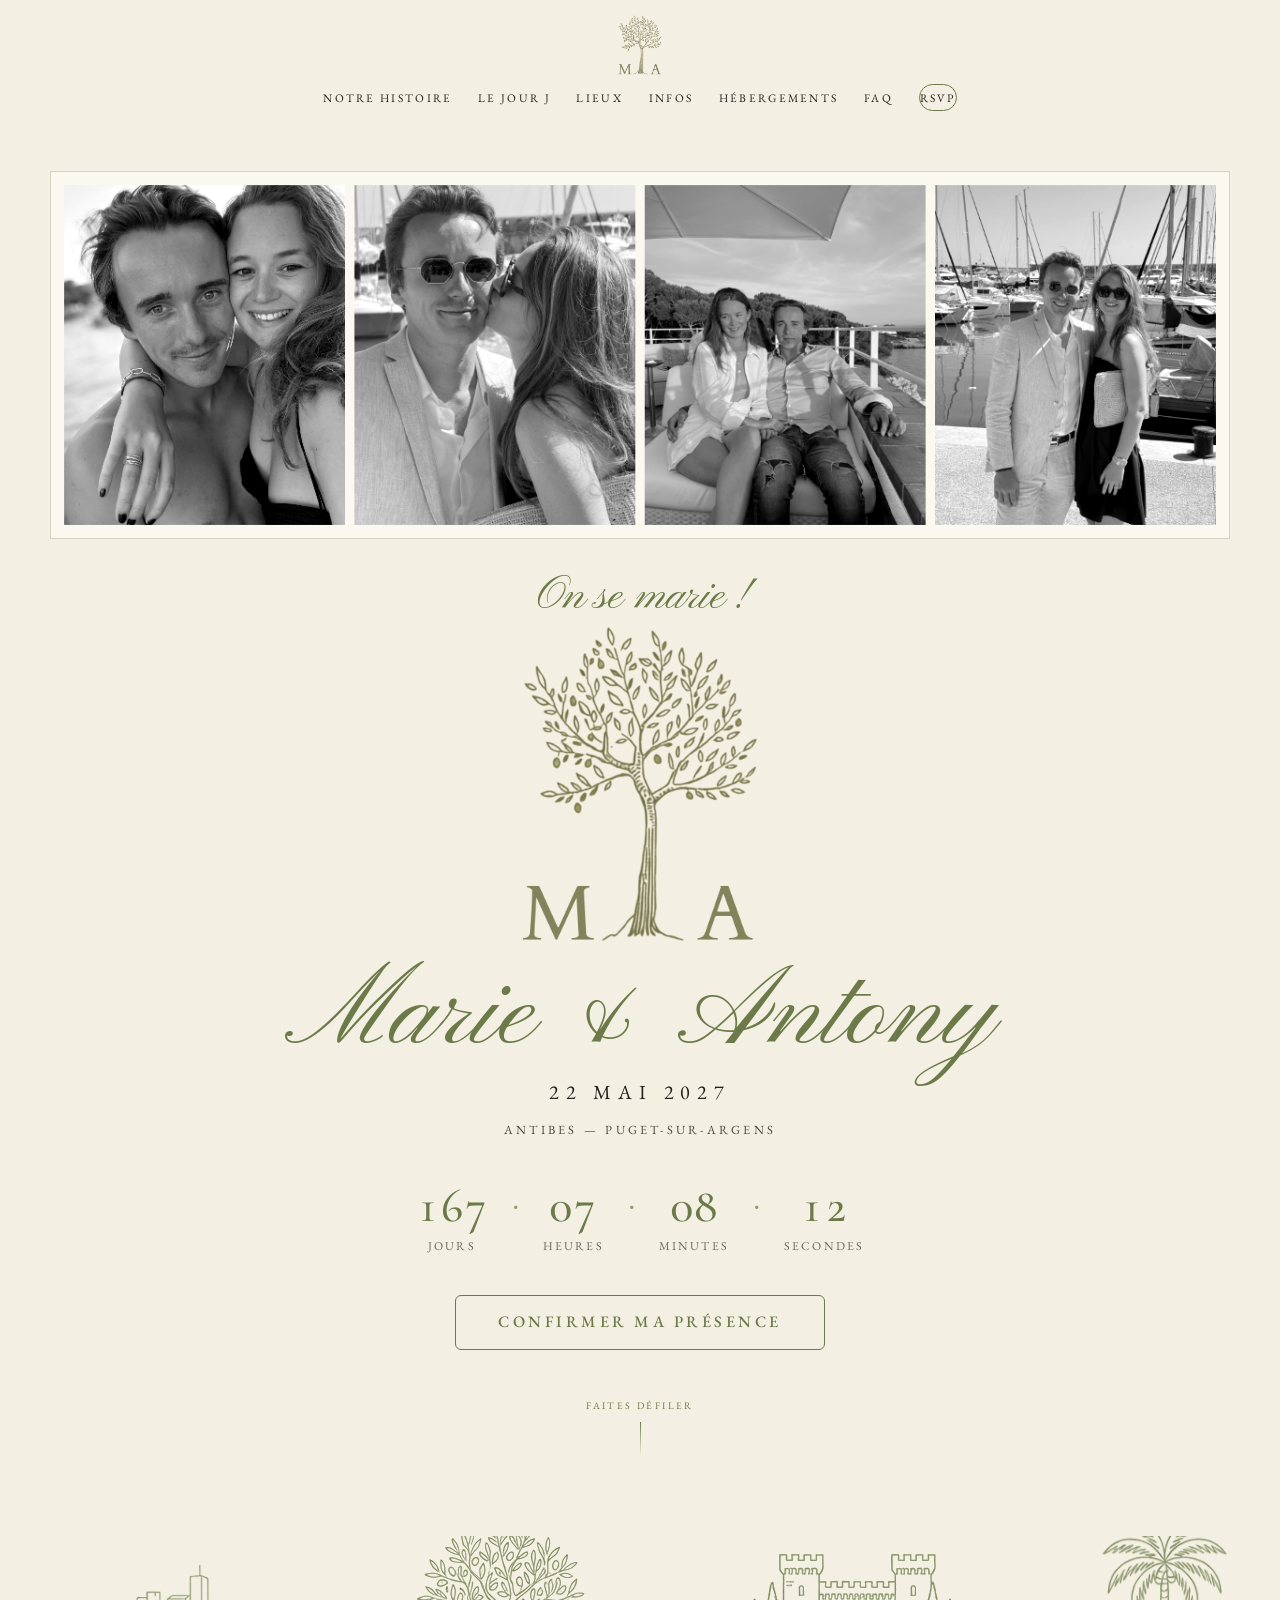
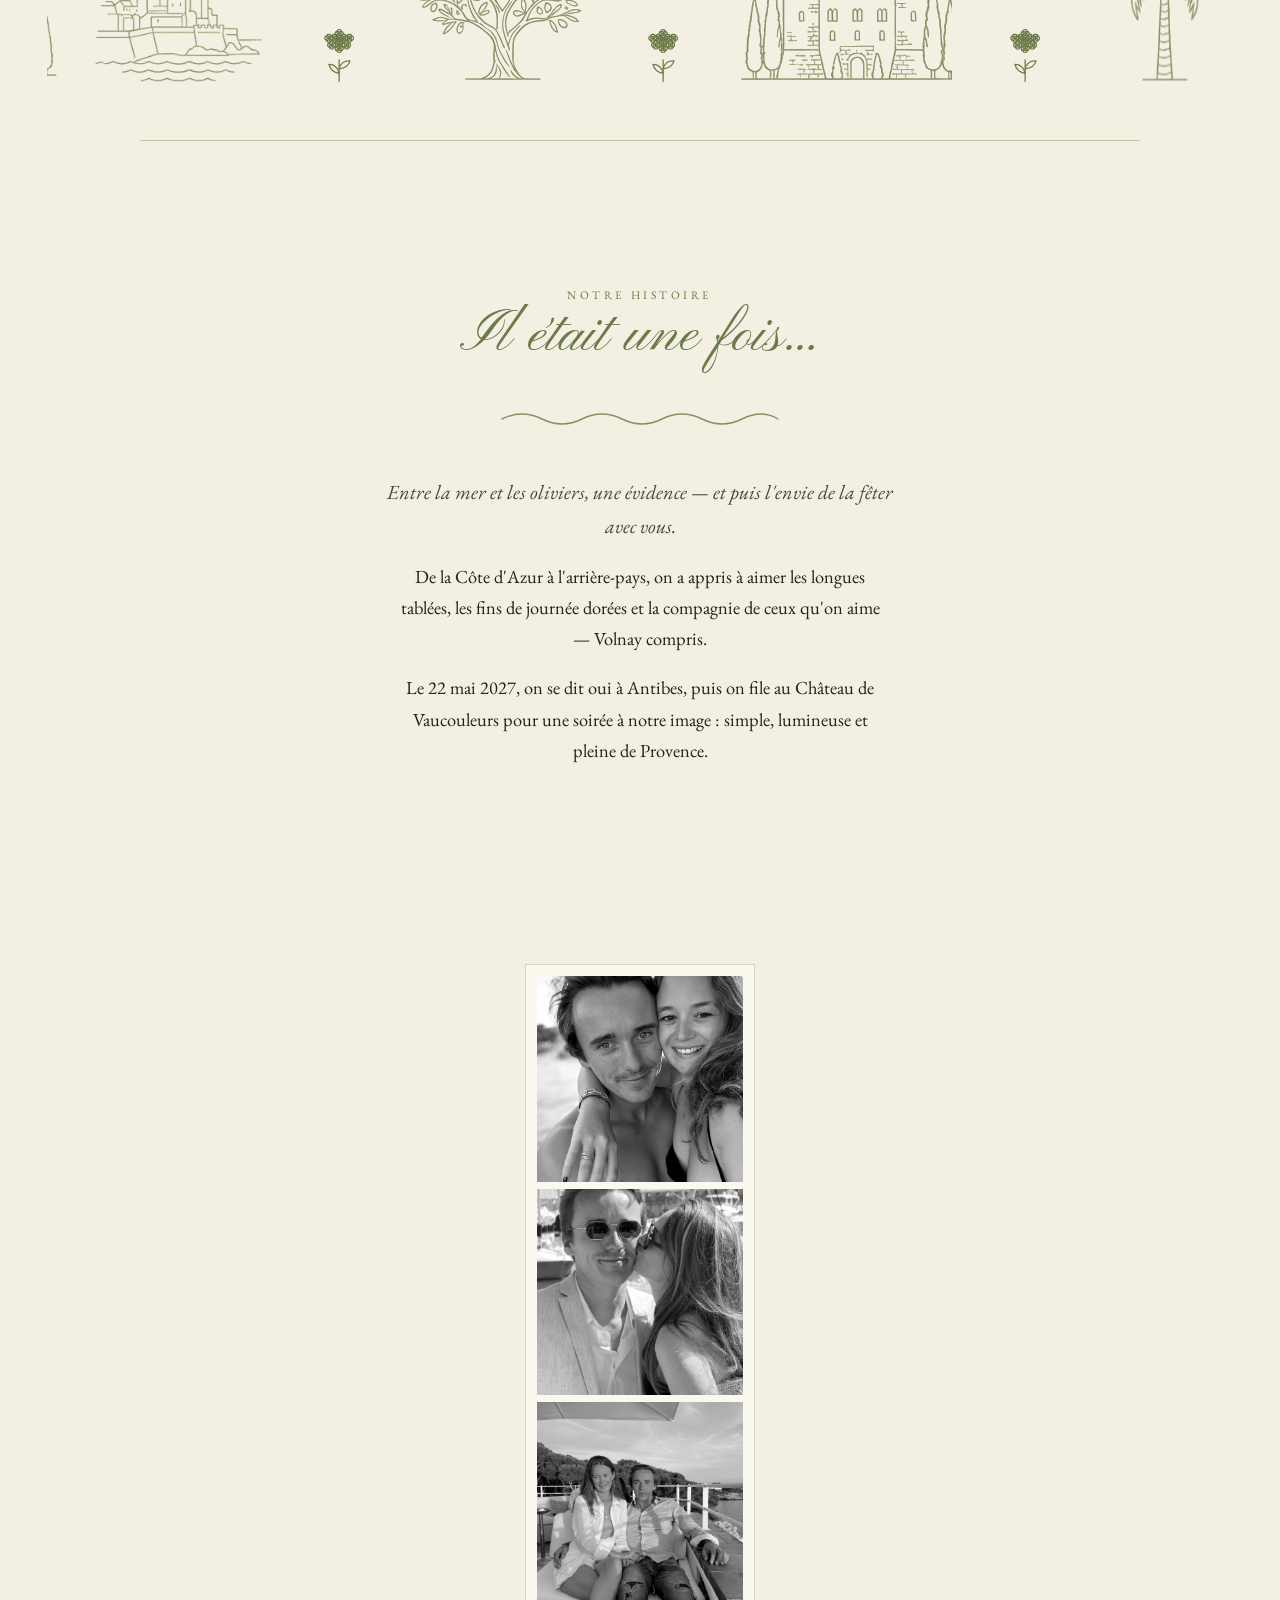
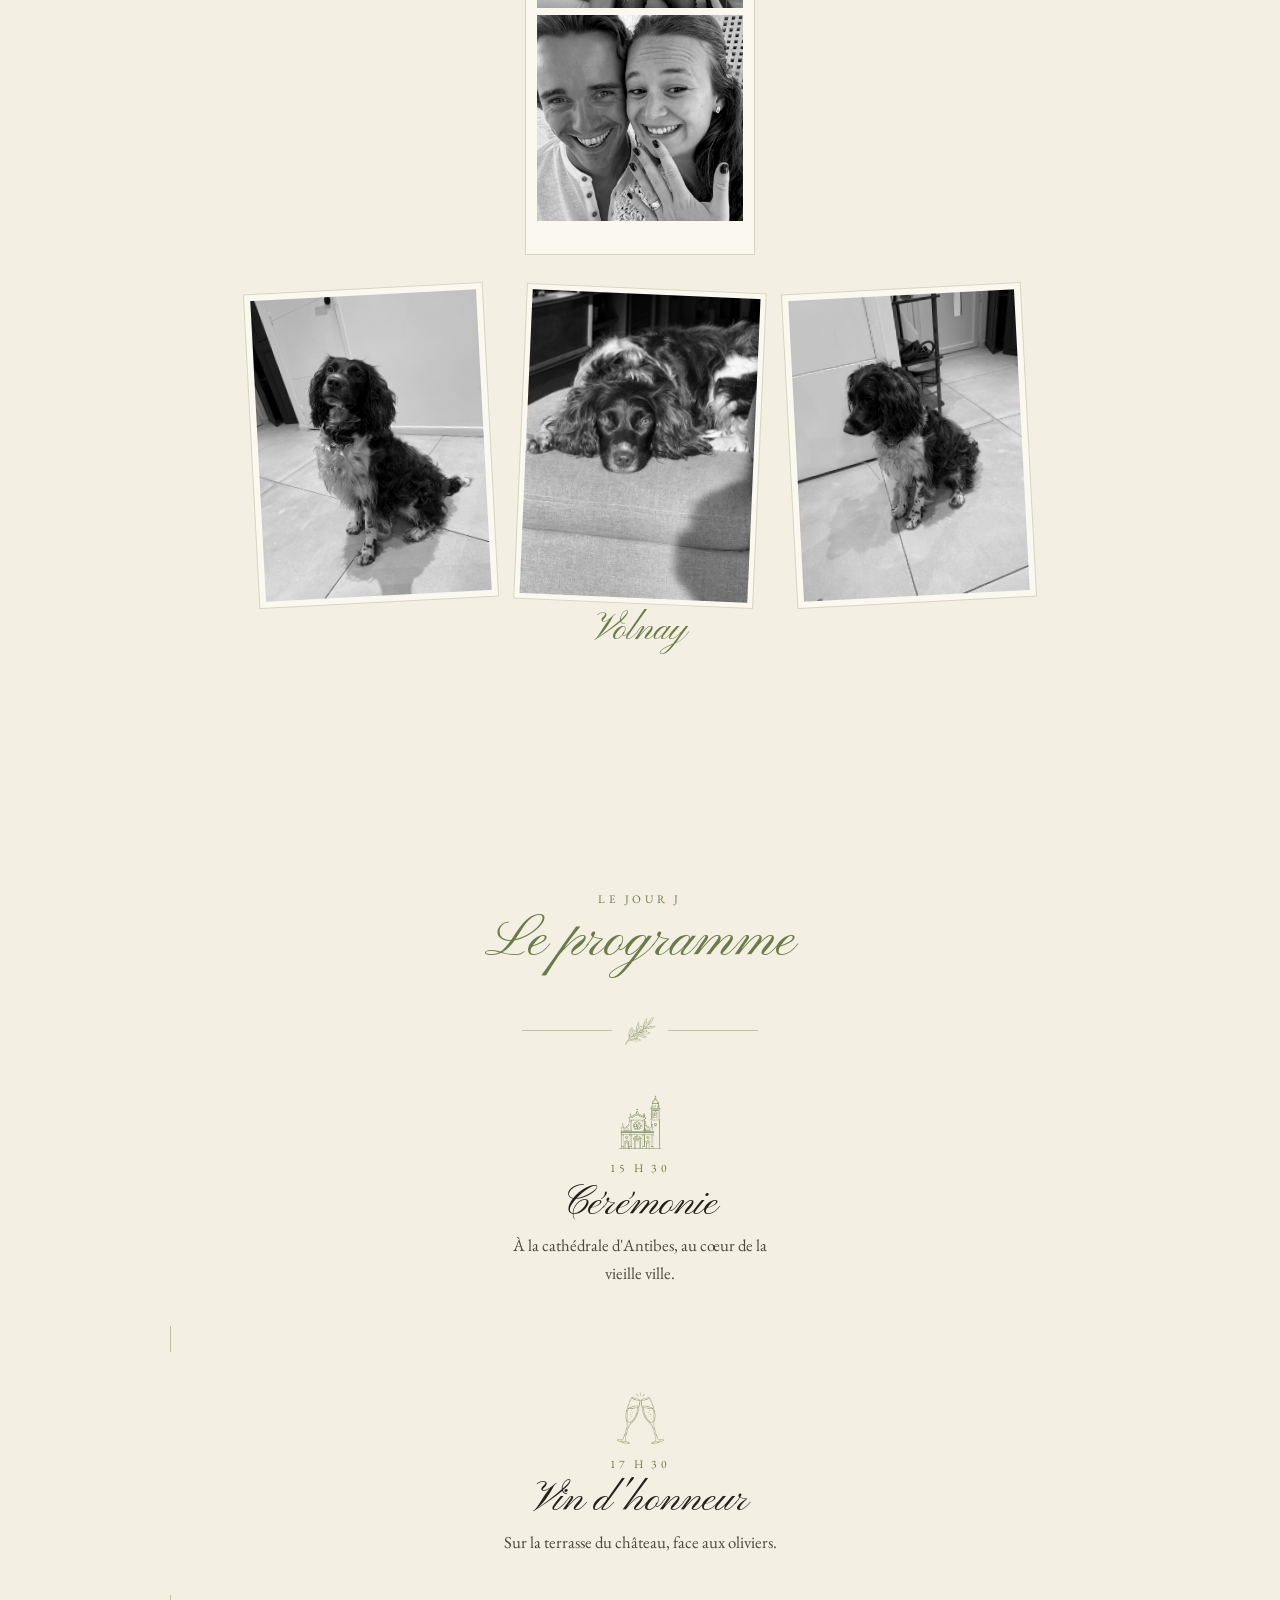
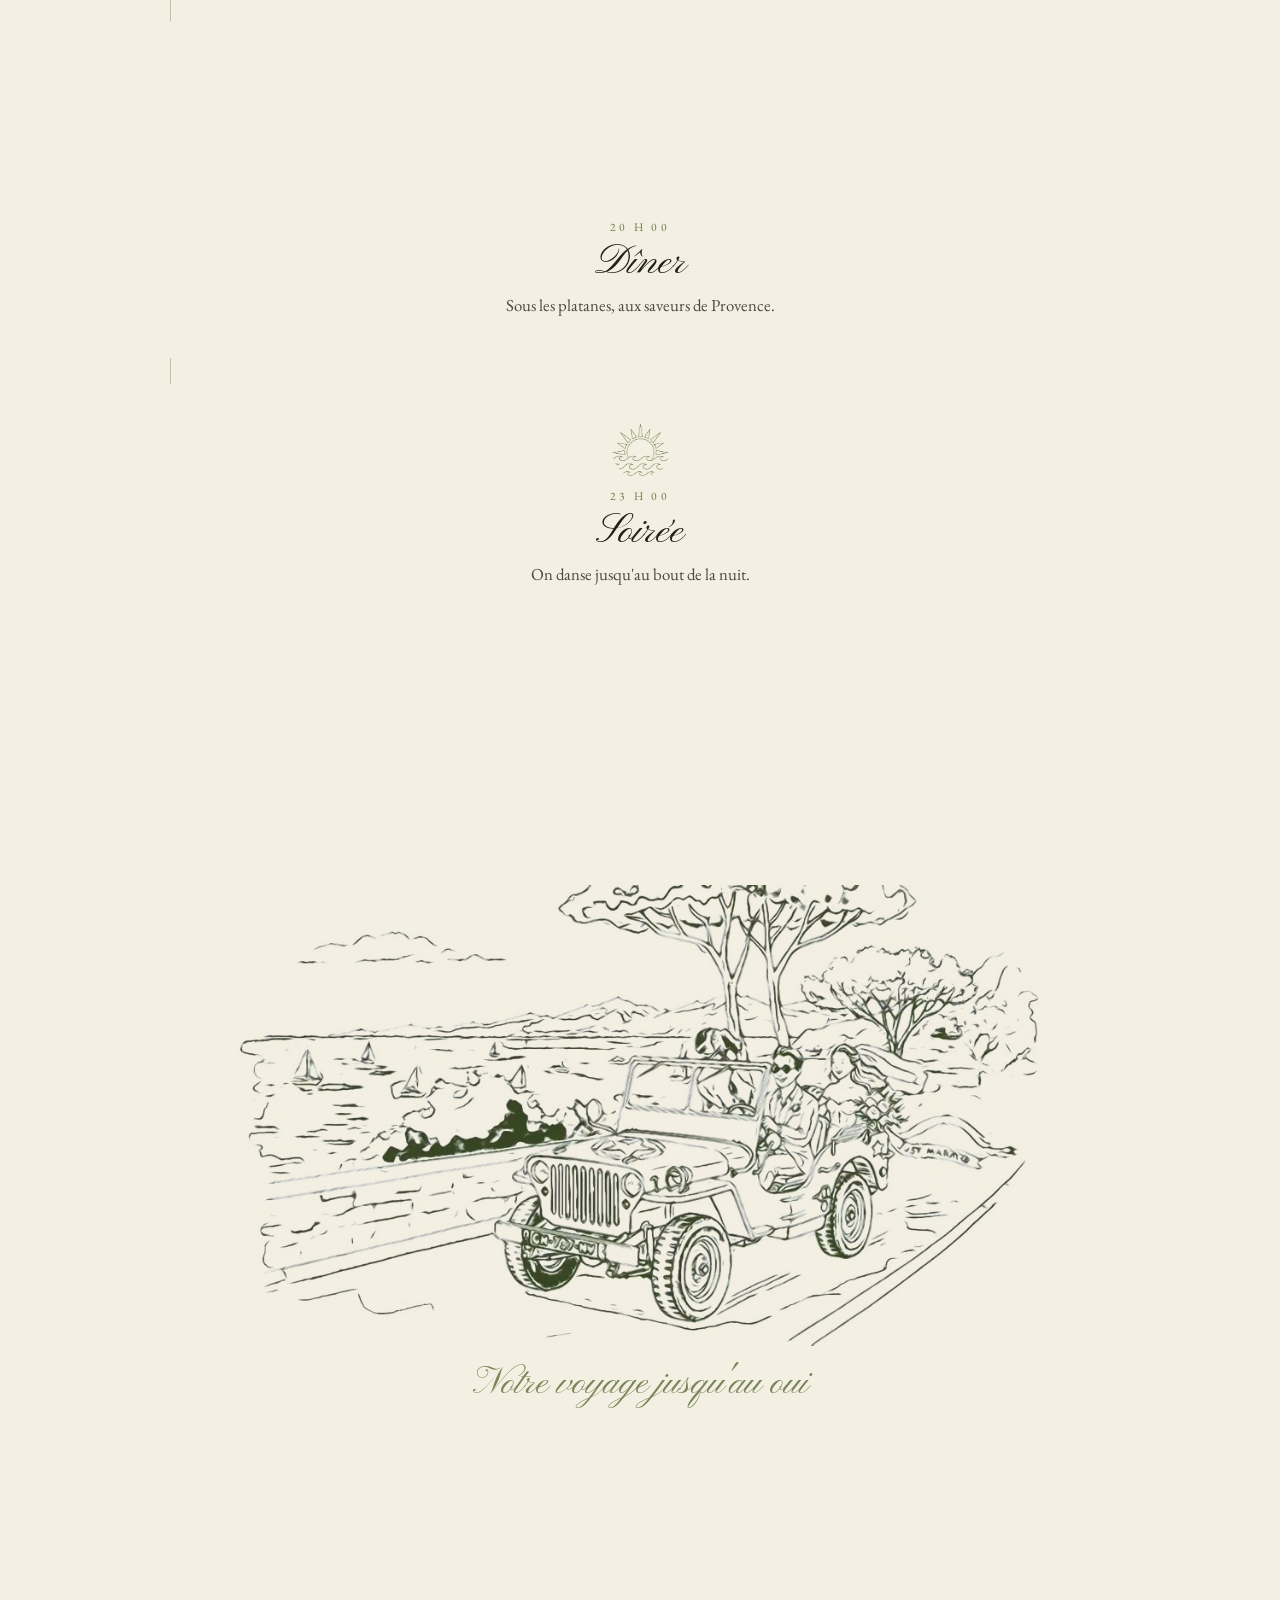
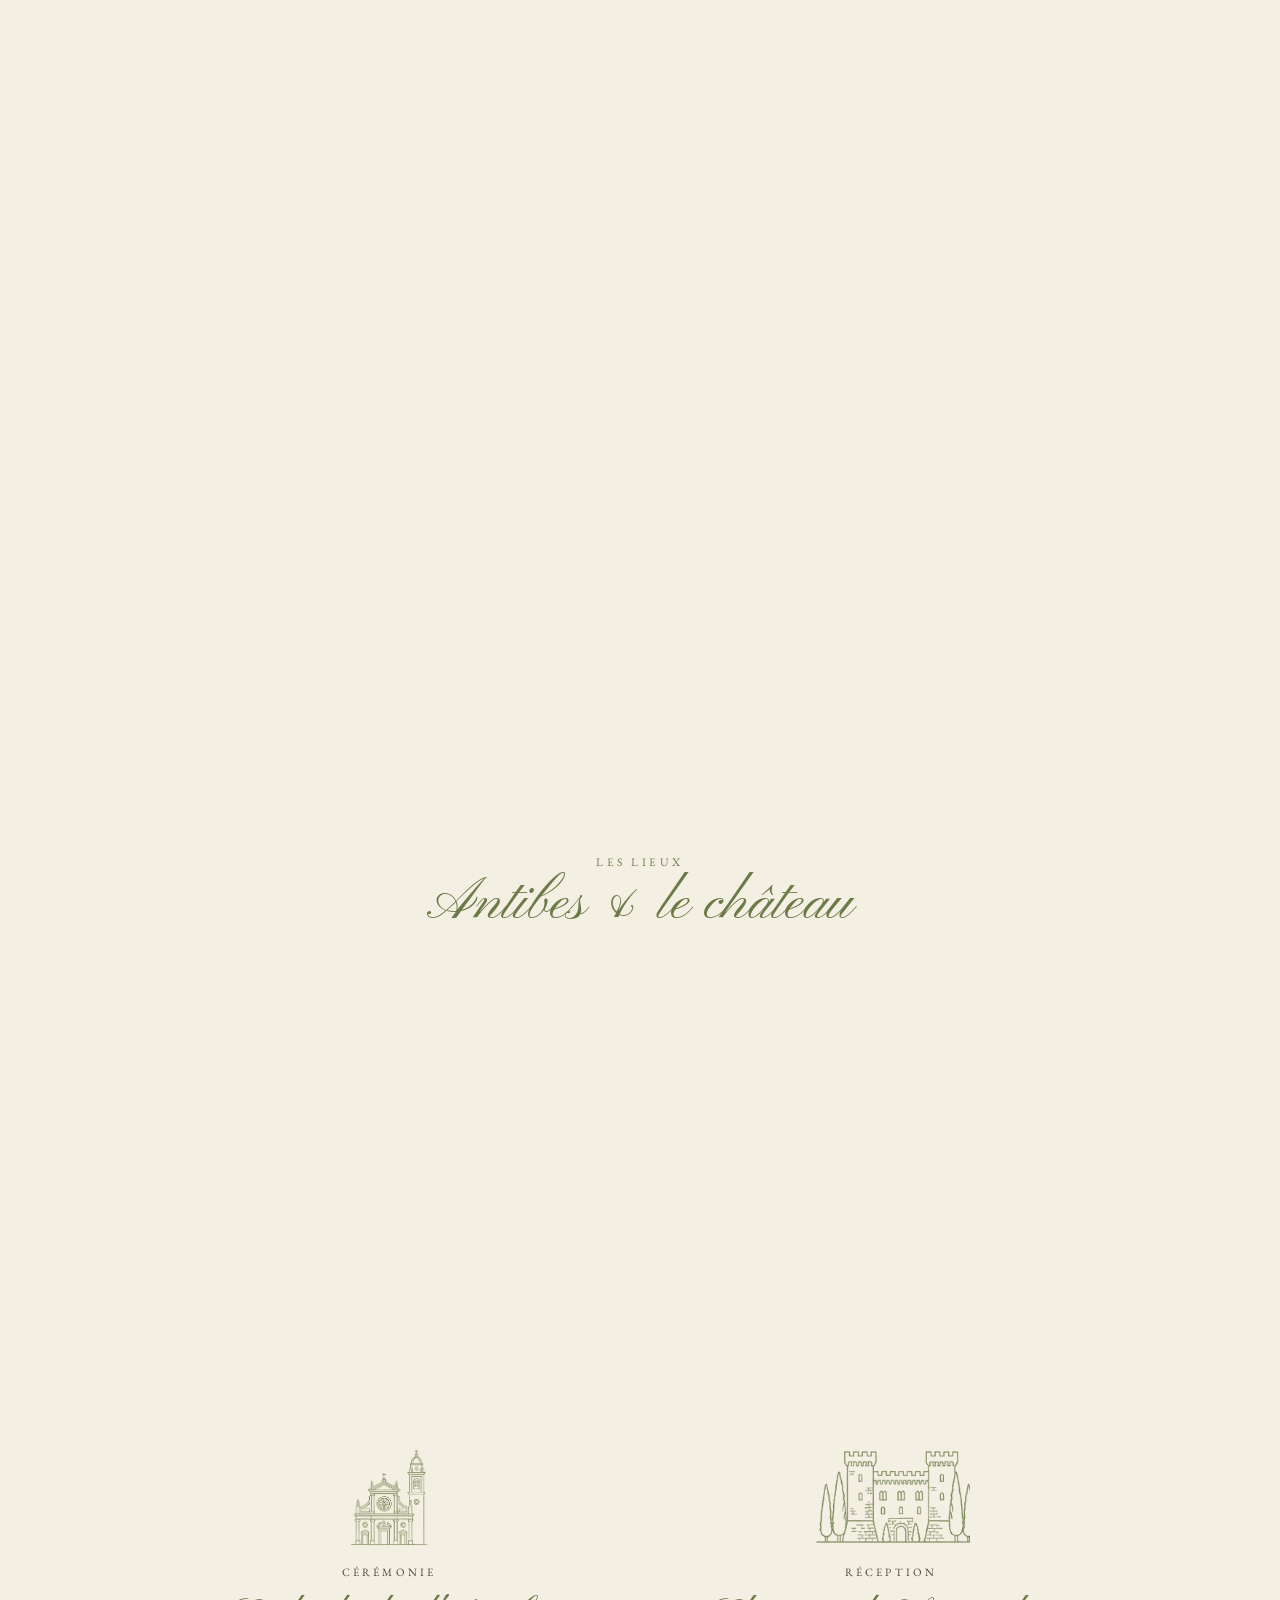
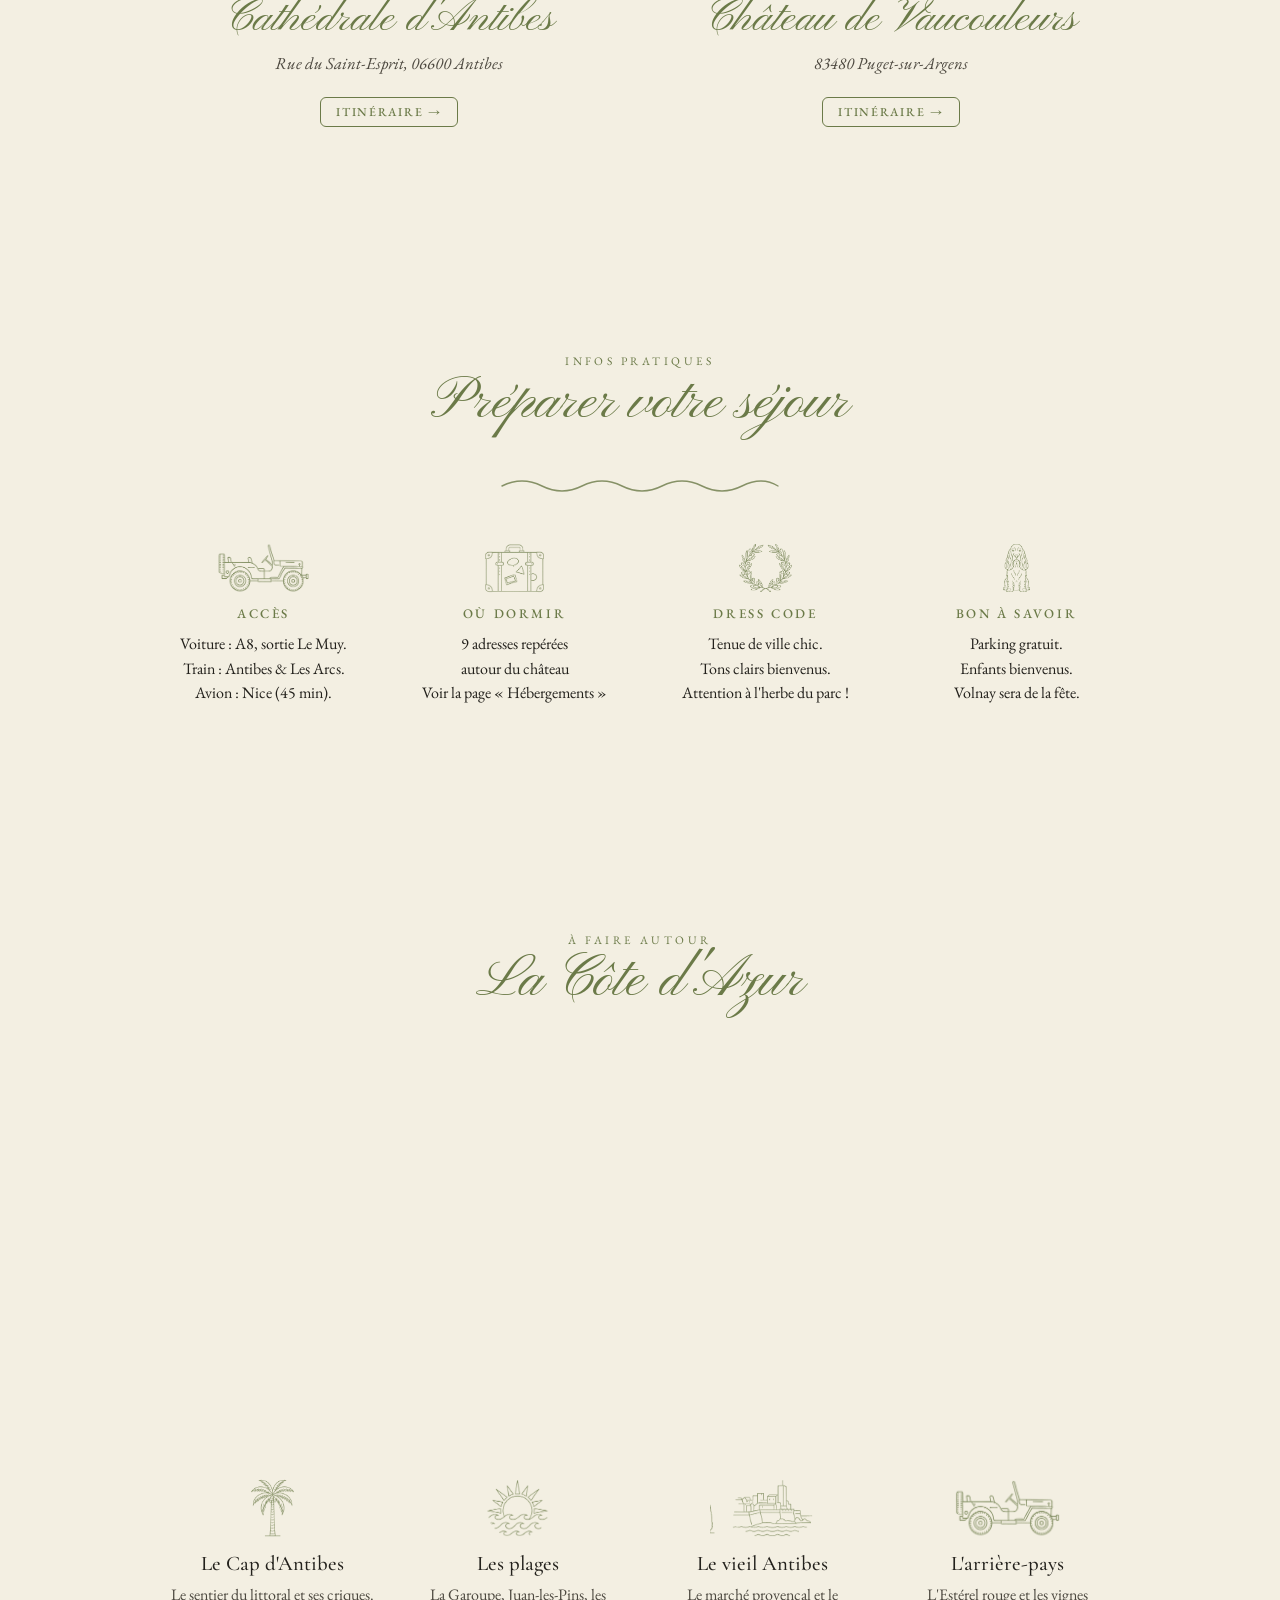
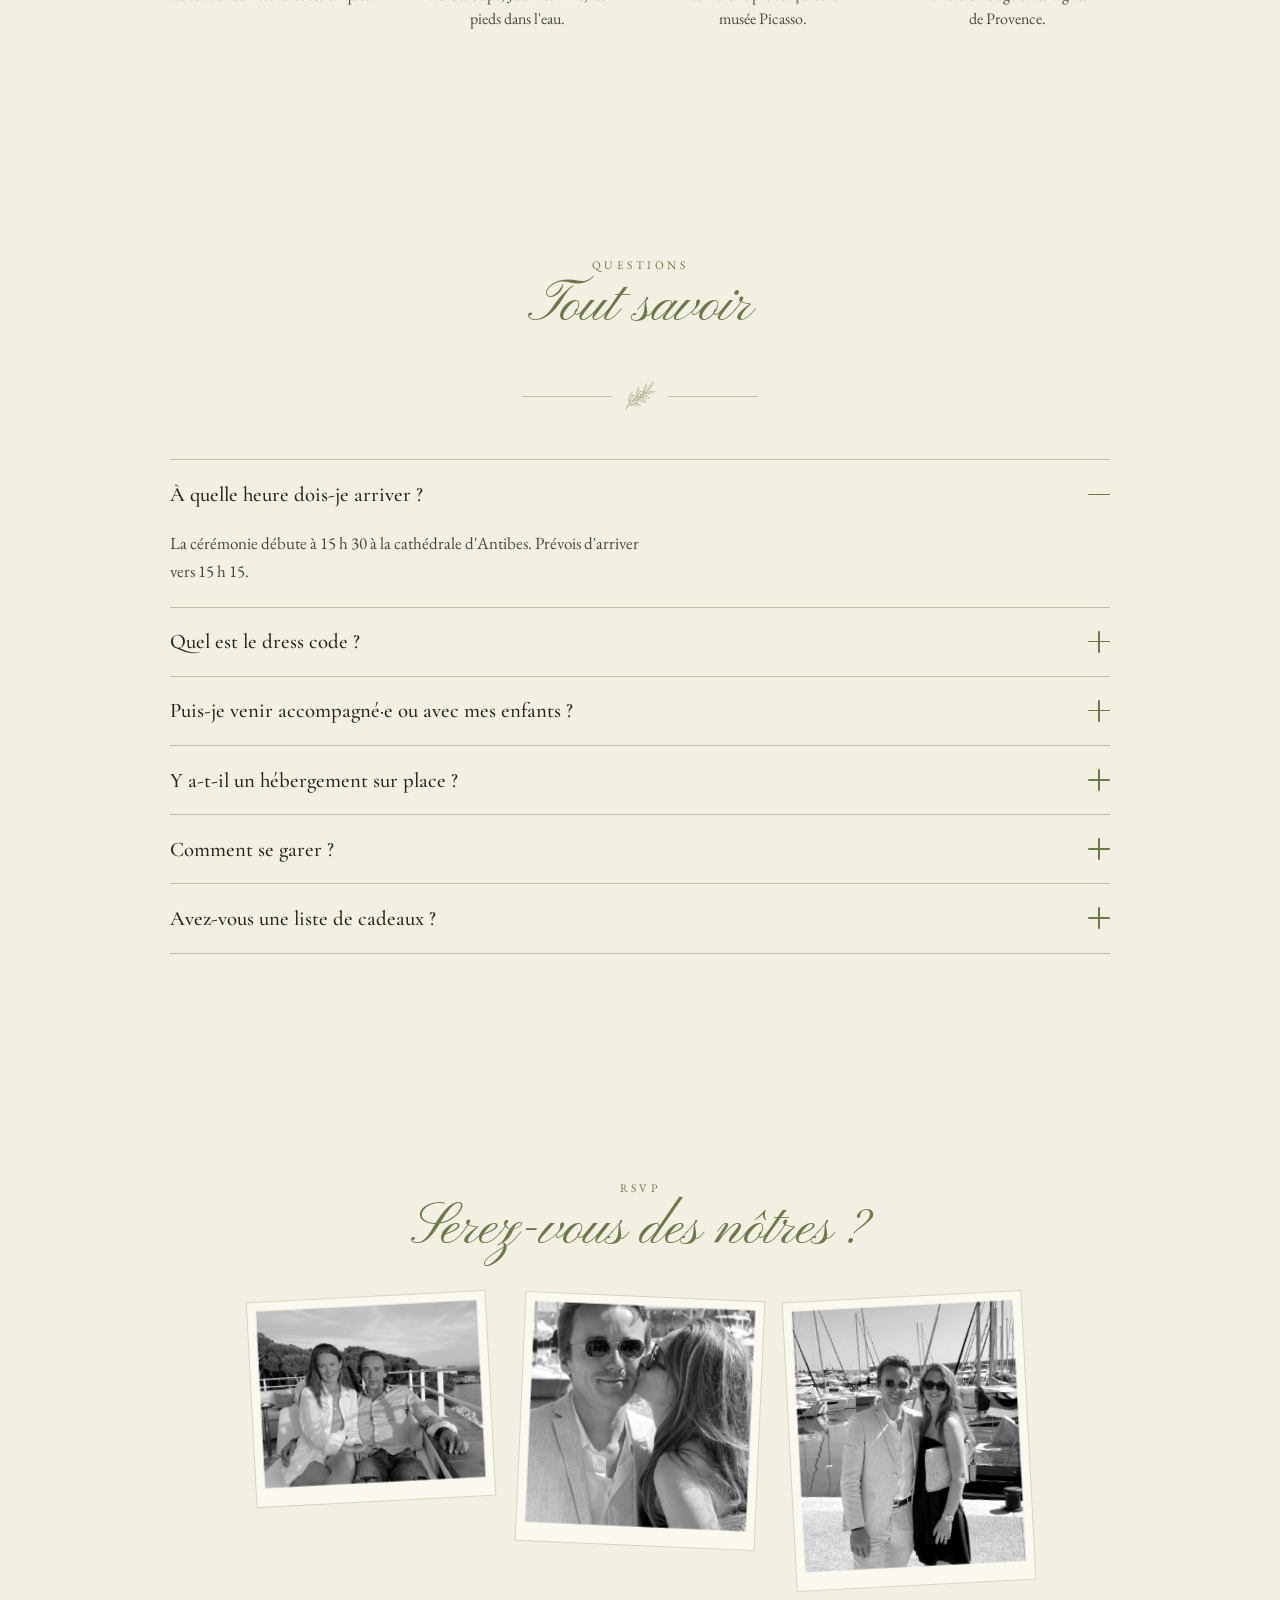
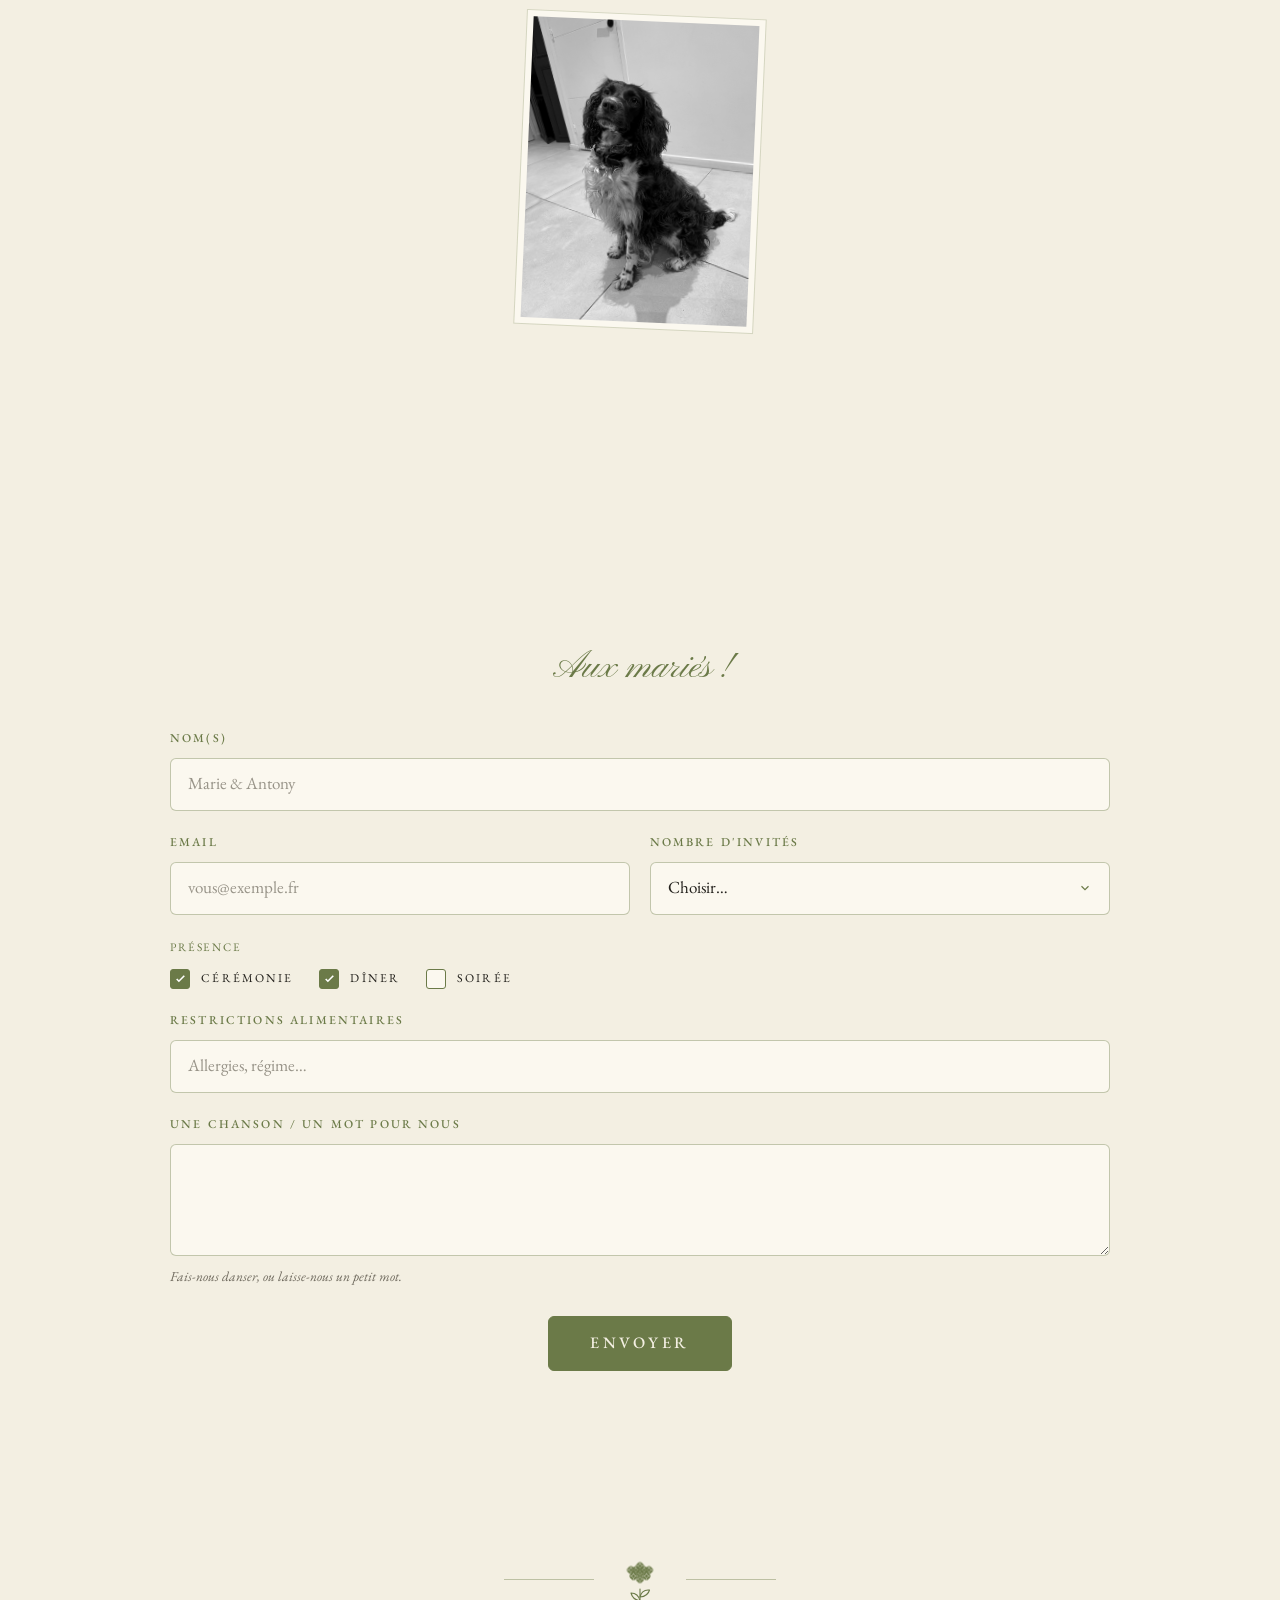
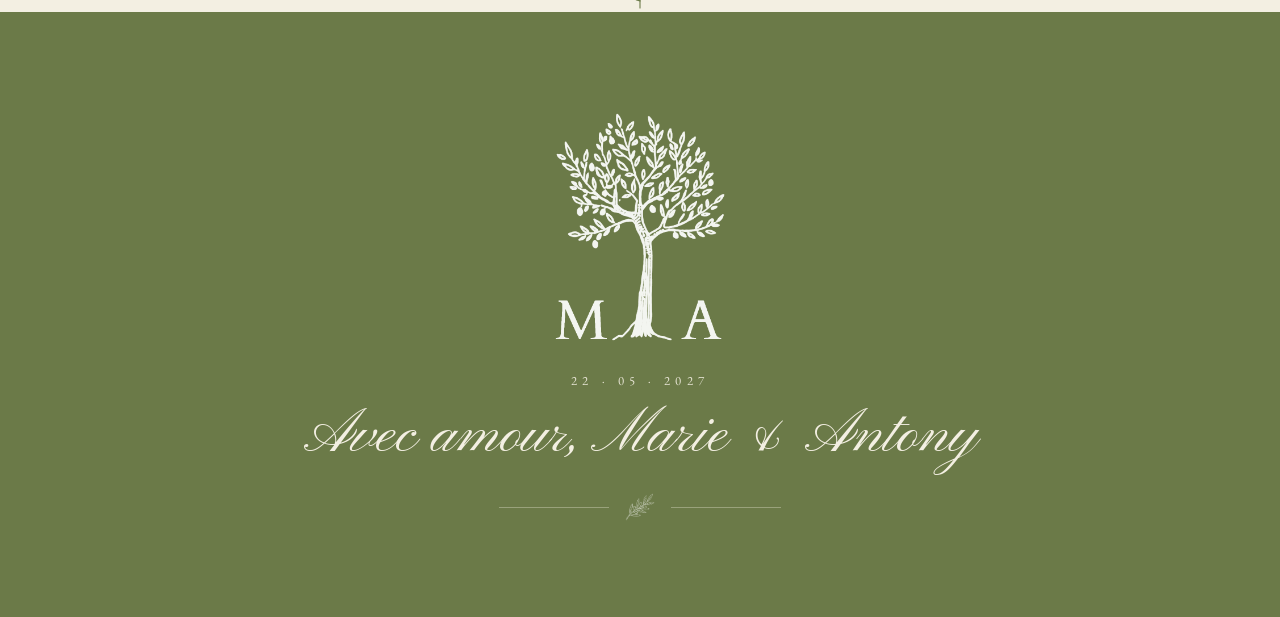
==== commit d6e2d361: "Brasero 150px + fond ivoire incrusté (plus de flash blanc) + intro coupée sur brasero & hortensia" ====
--- a/index.html
+++ b/index.html
@@ -90,7 +90,7 @@
   .hort-rule .picto { width:60px; height:auto; }
   .hort-accent { width:72px; height:auto; margin:1.2rem auto .2rem; }
   .clip { width:100%; height:auto; display:block; mix-blend-mode:darken; }
-  .prog__clip { width:auto; height:200px; margin:0 auto; }
+  .prog__clip { width:auto; height:150px; margin:0 auto; }
   .horizon .h-hort { height:clamp(50px,8vw,74px); width:auto; flex:0 0 auto; align-self:flex-end; }
   .flame { transform-box:fill-box; transform-origin:50% 100%; animation:flick 1s ease-in-out infinite alternate; }
   .flame.f2{ animation-duration:.8s; animation-delay:.15s } .flame.f3{ animation-duration:1.15s; animation-delay:.3s }
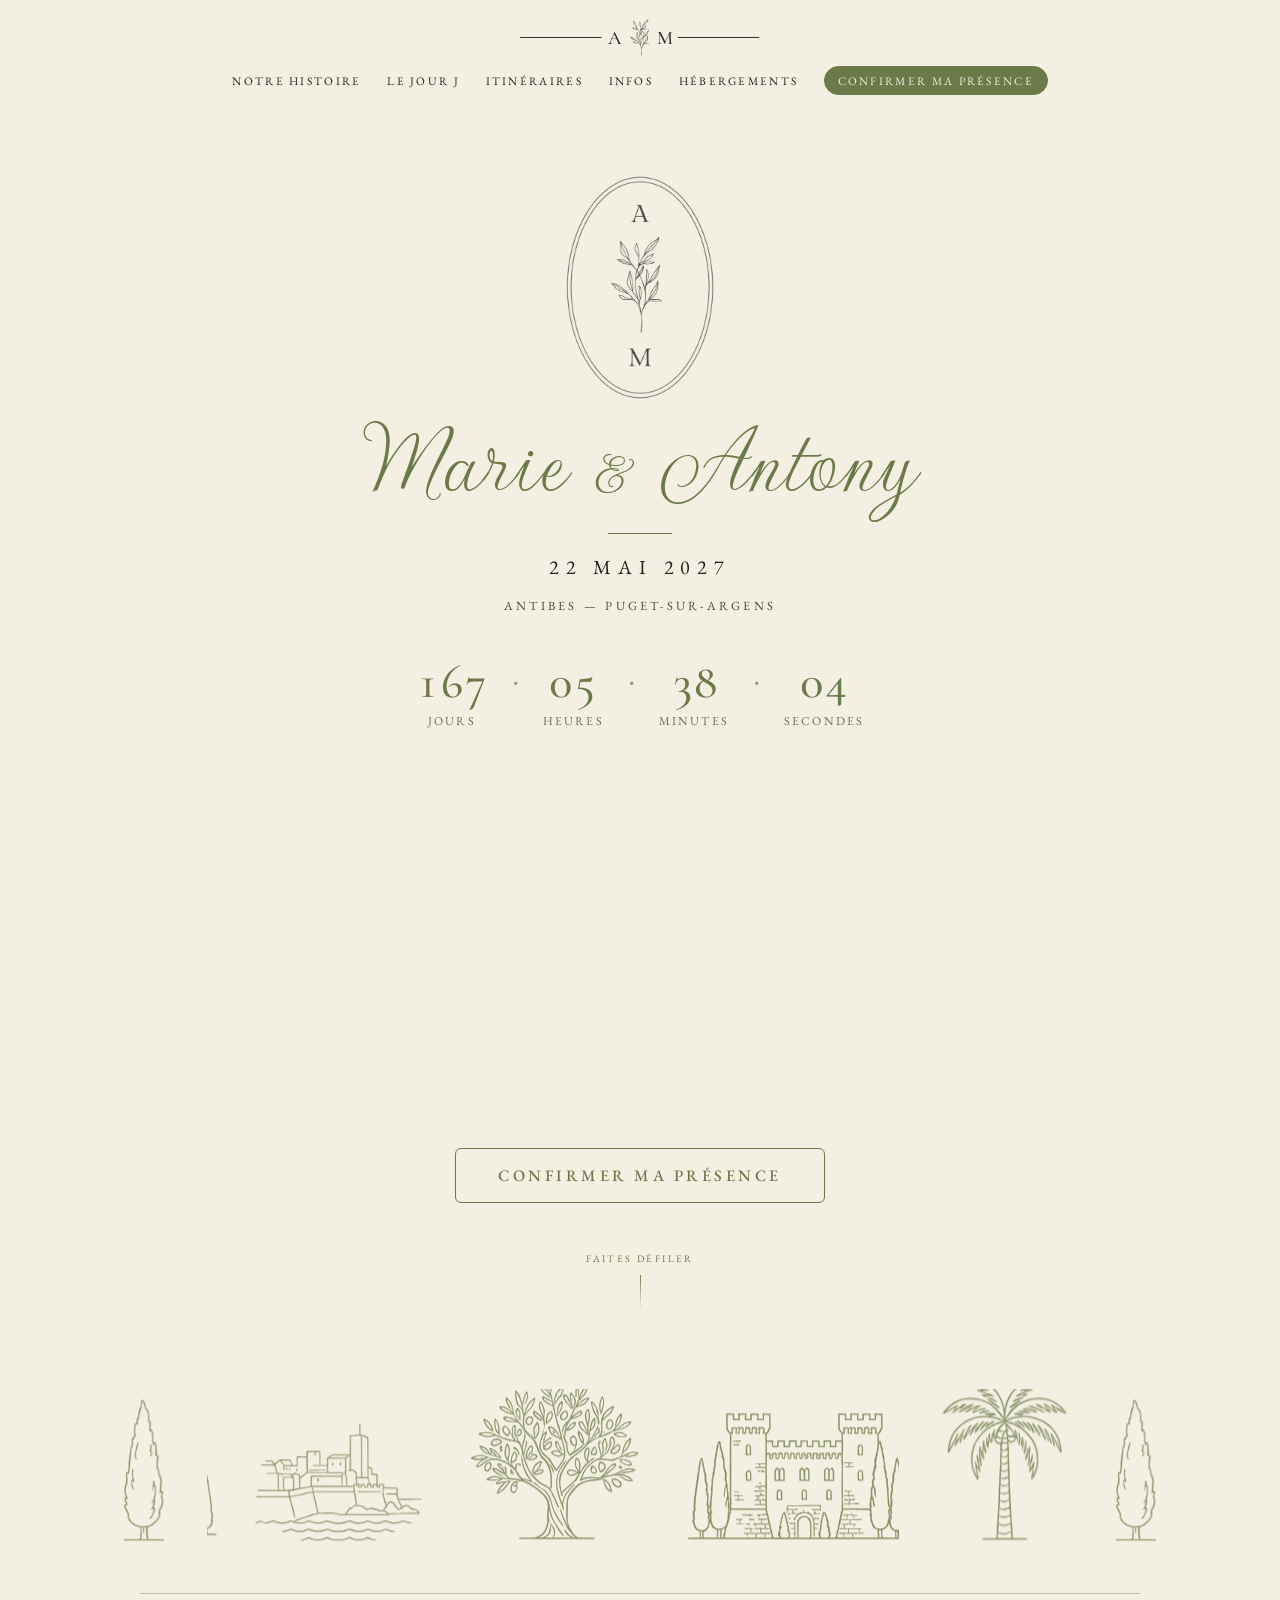
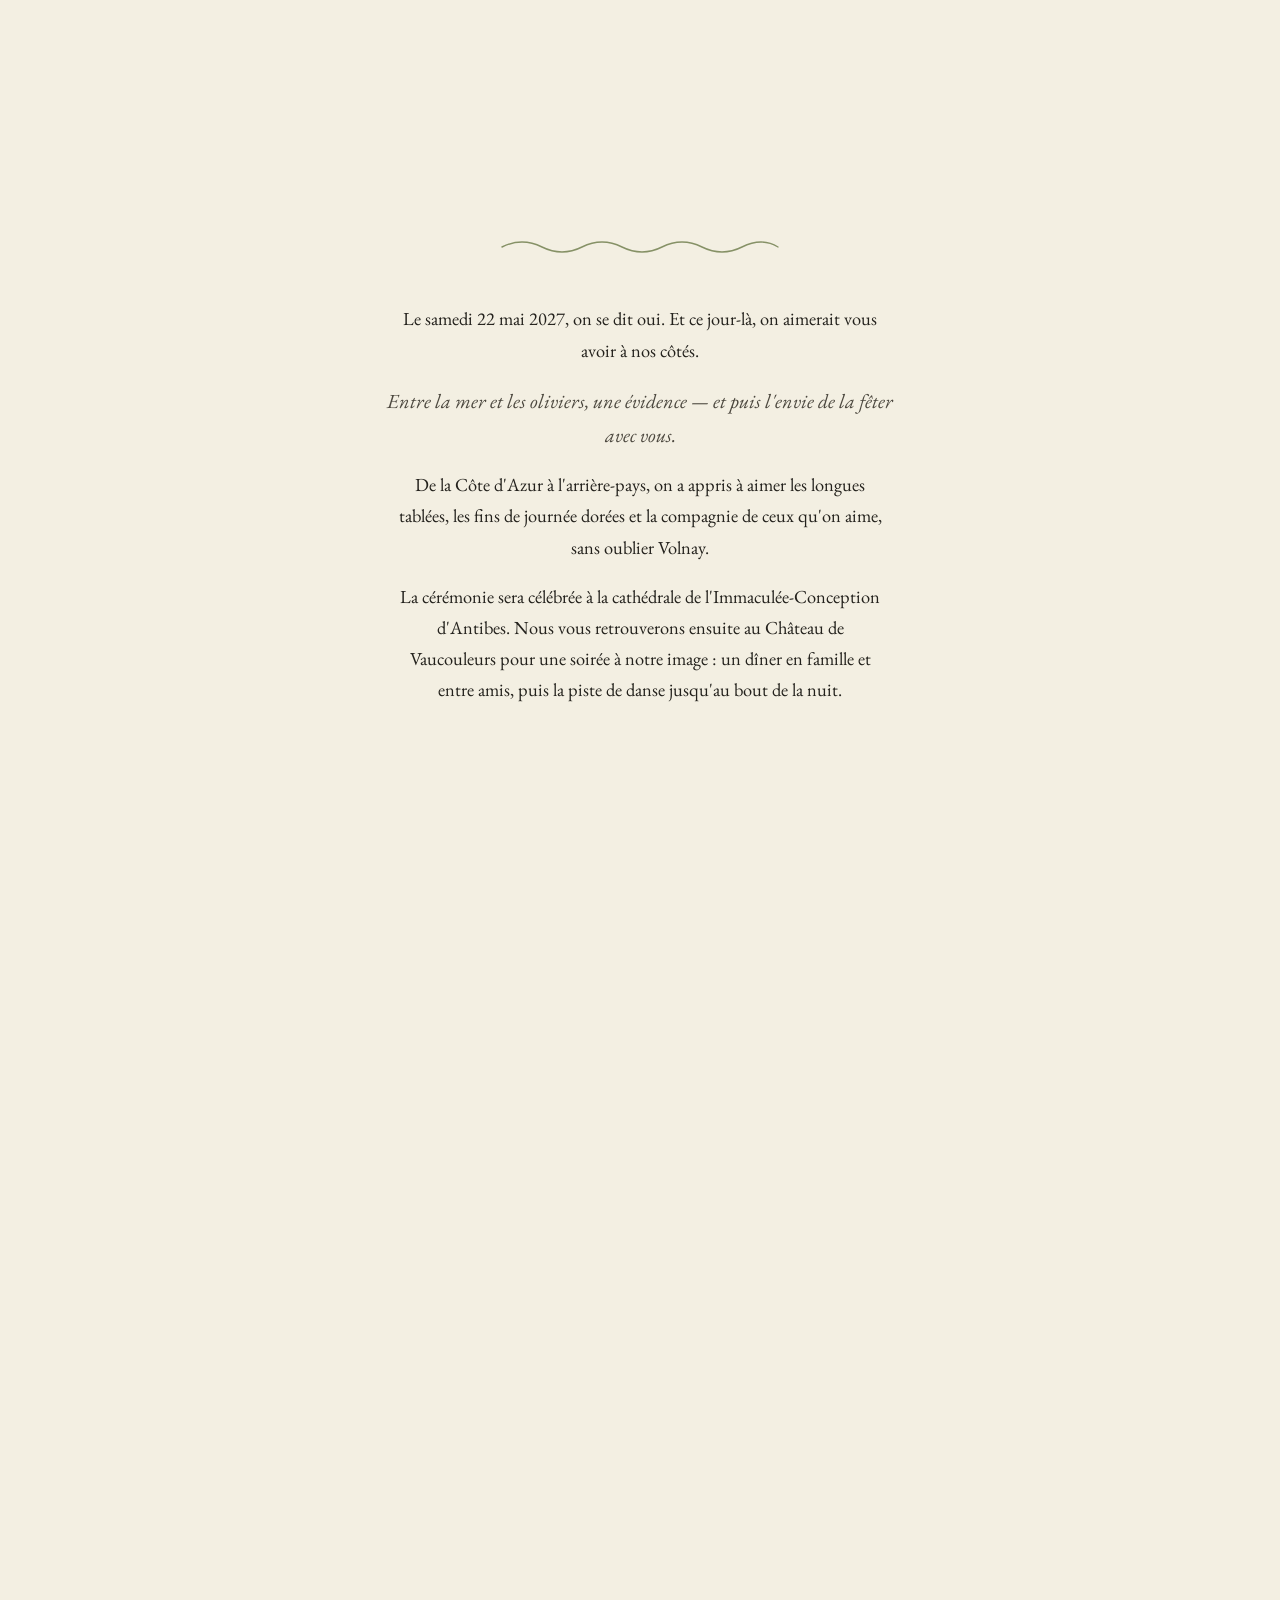
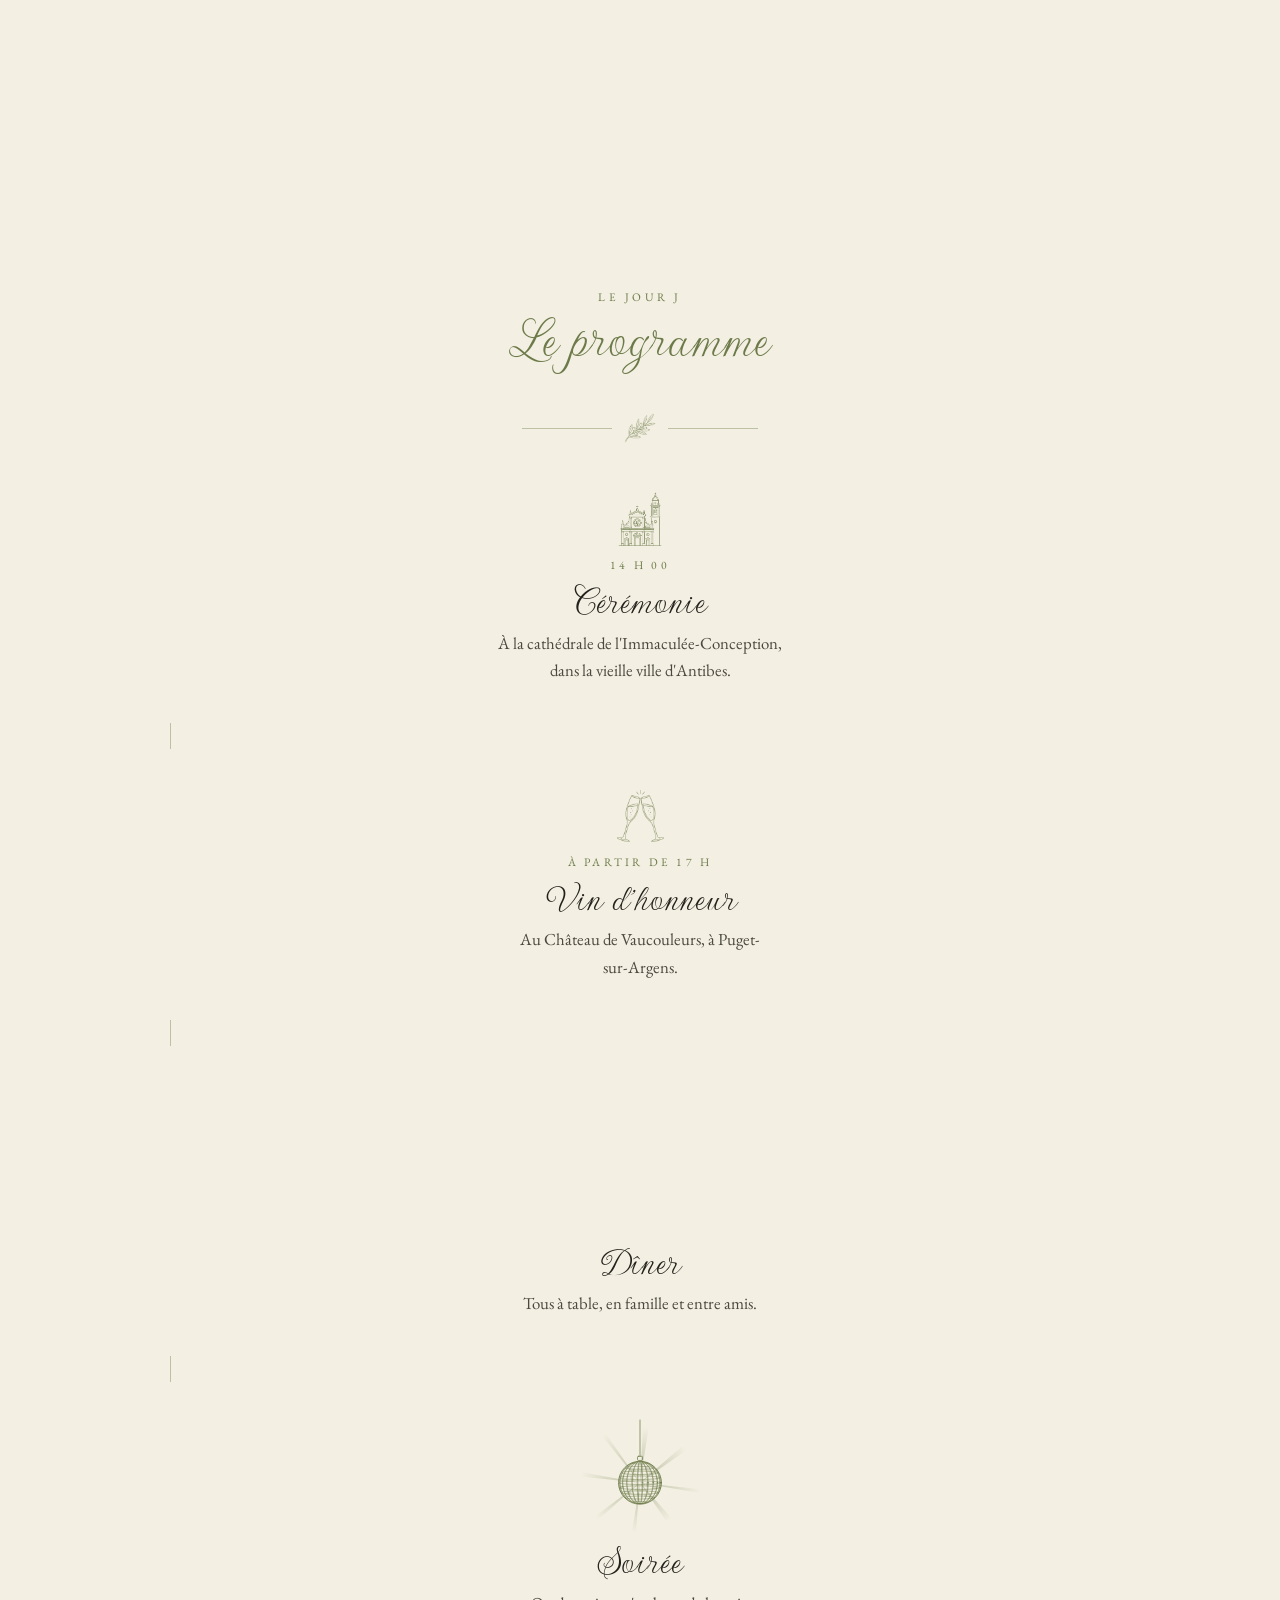
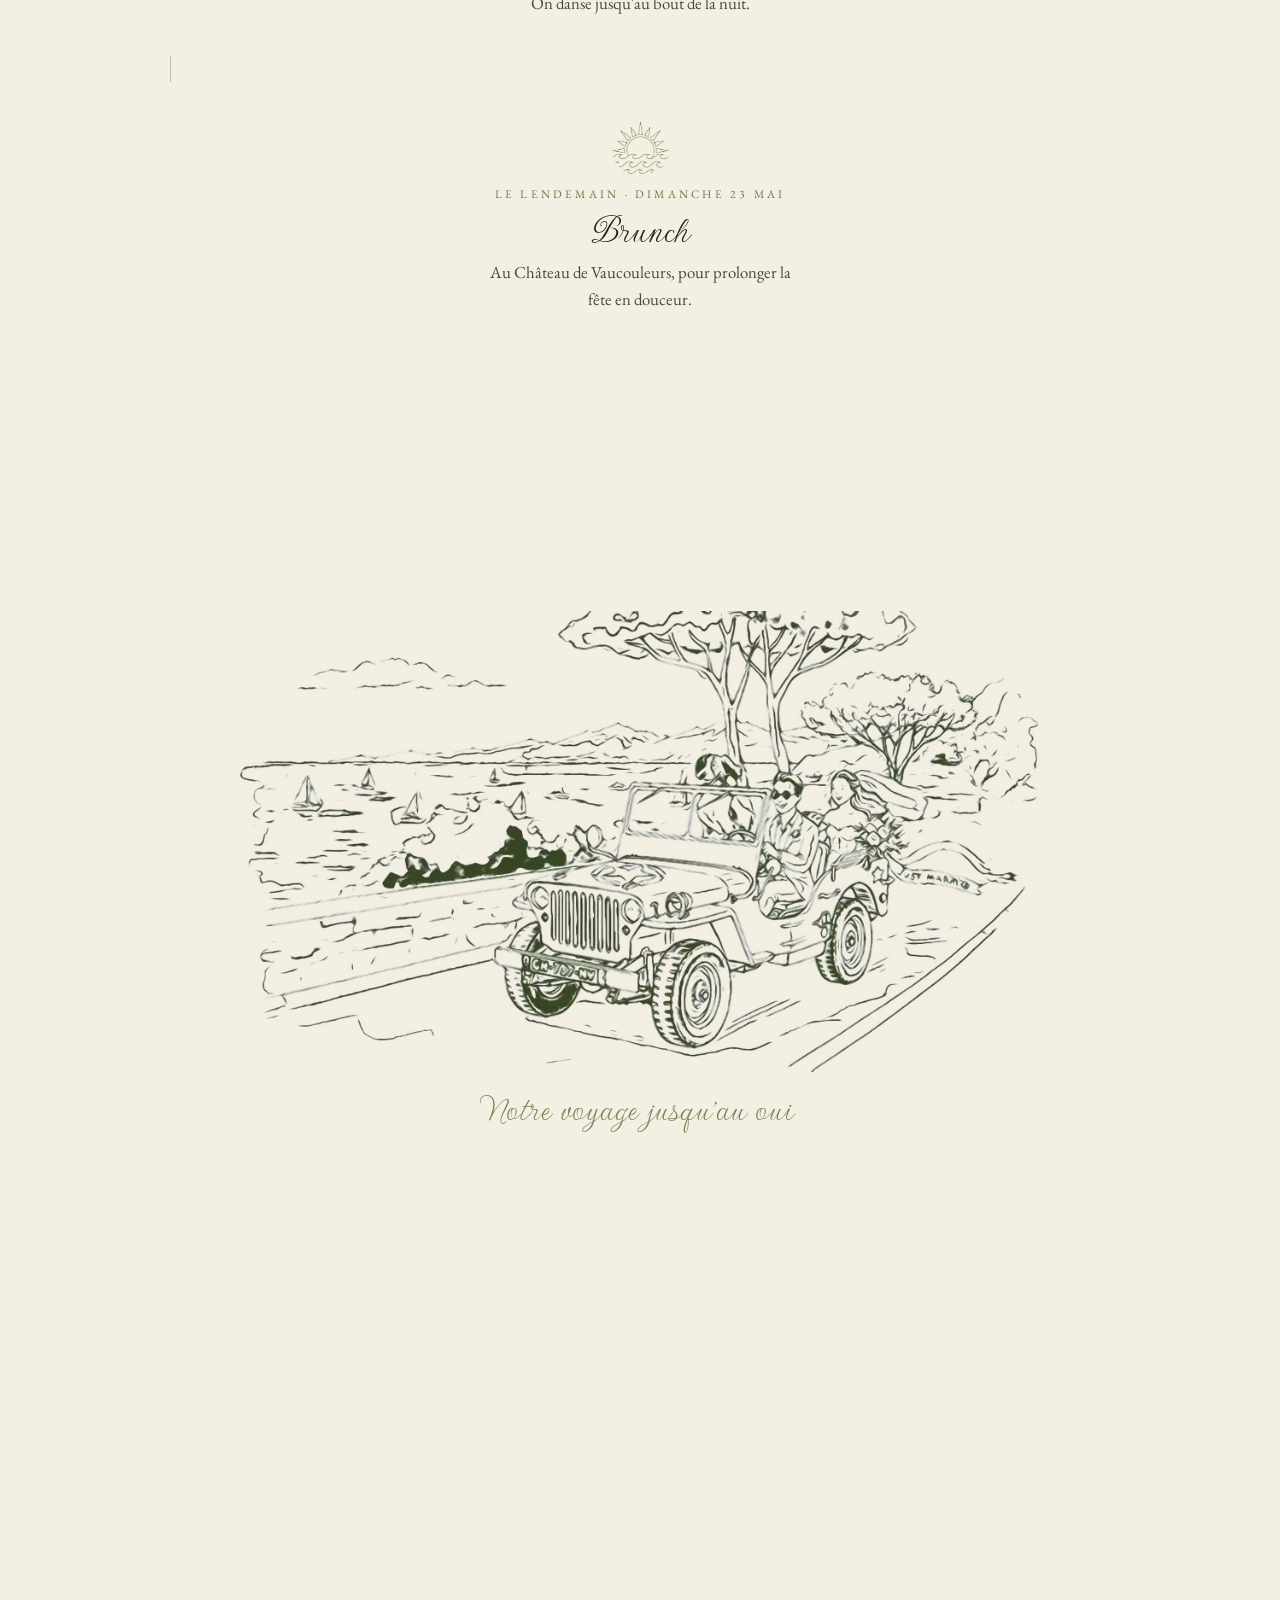
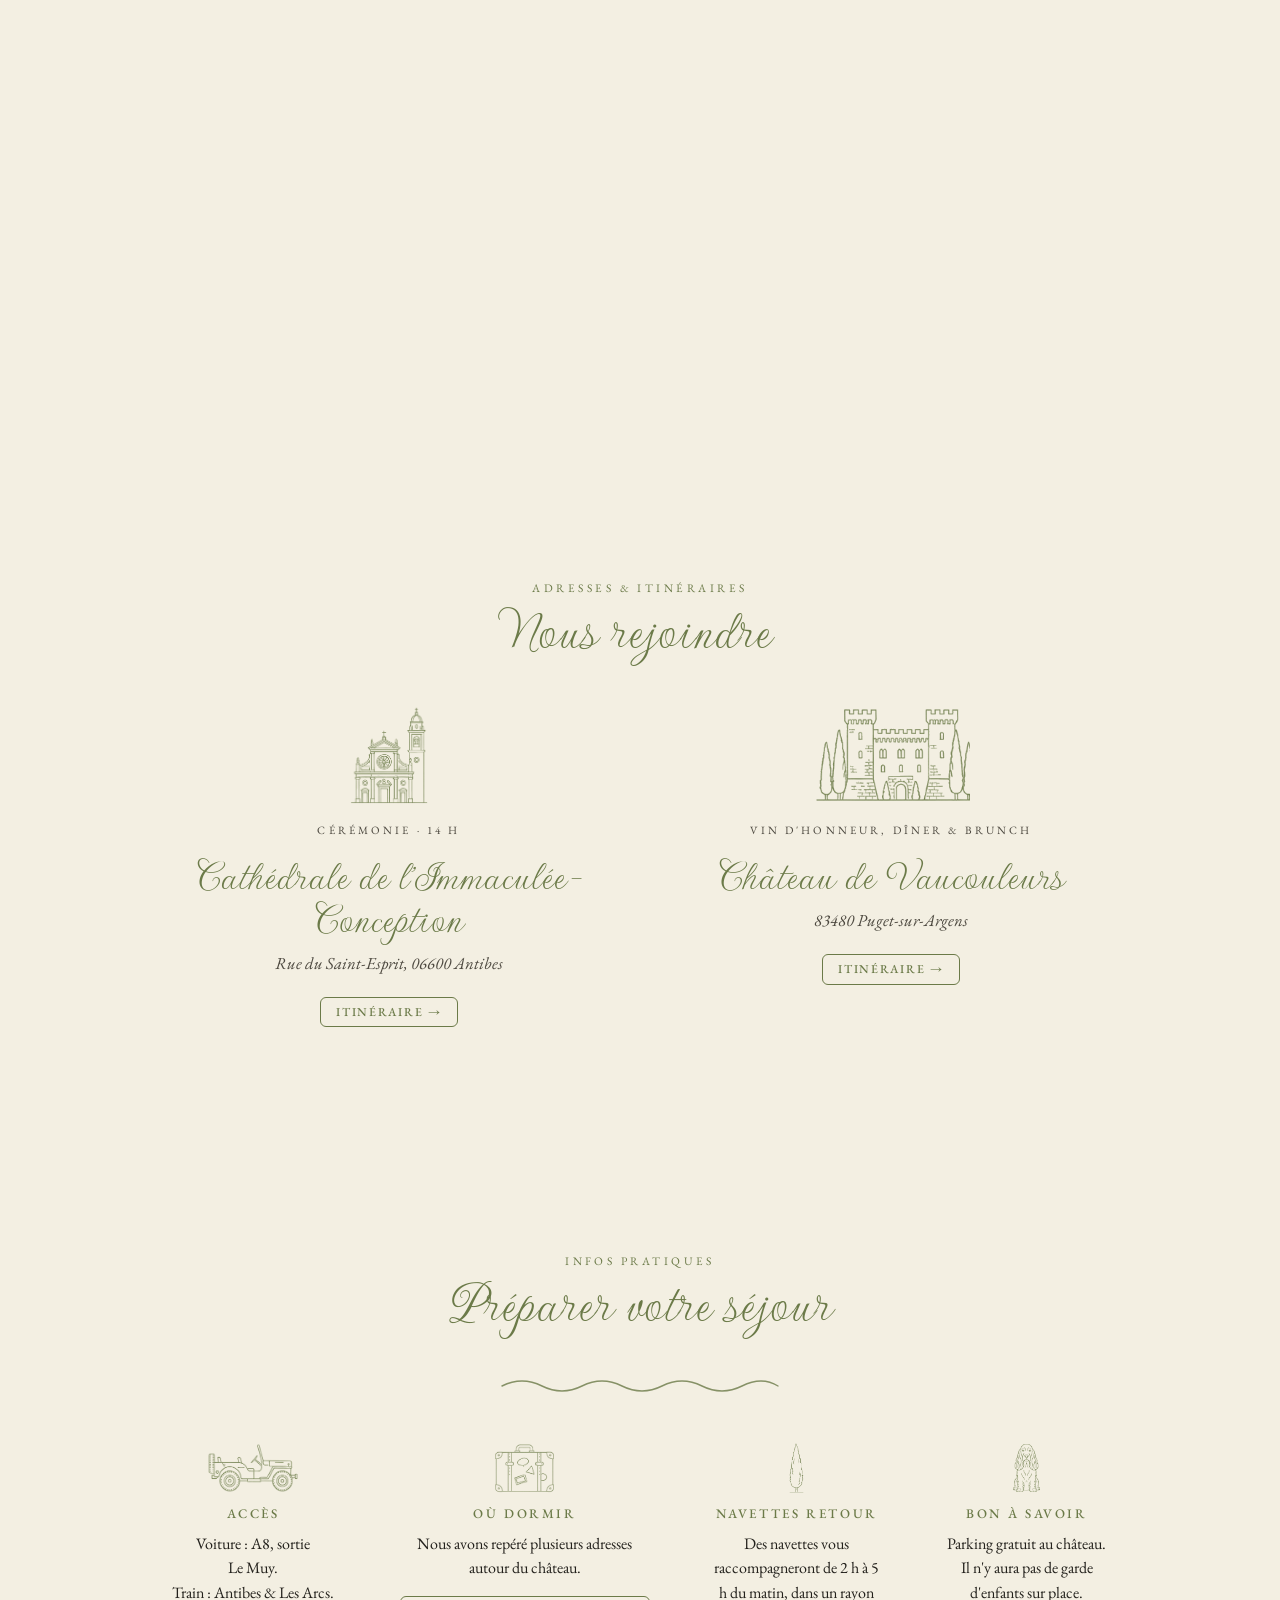
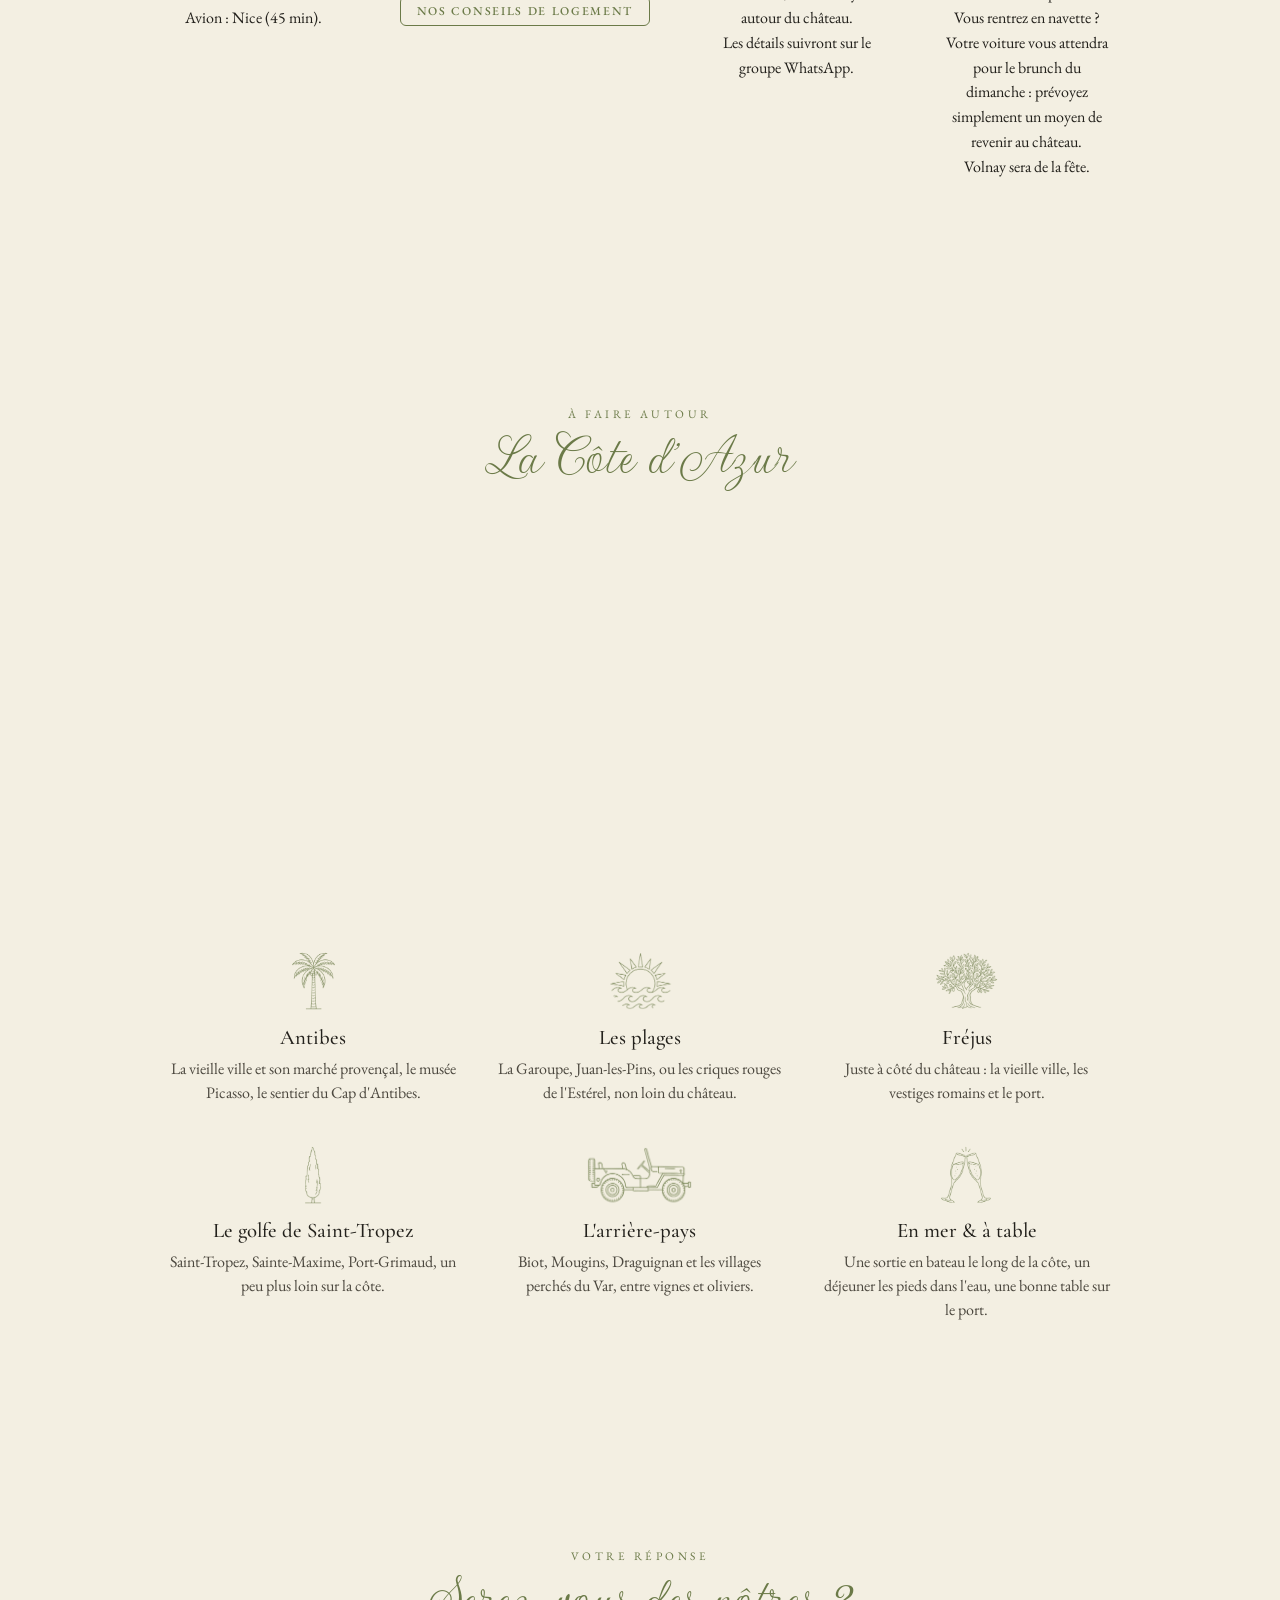
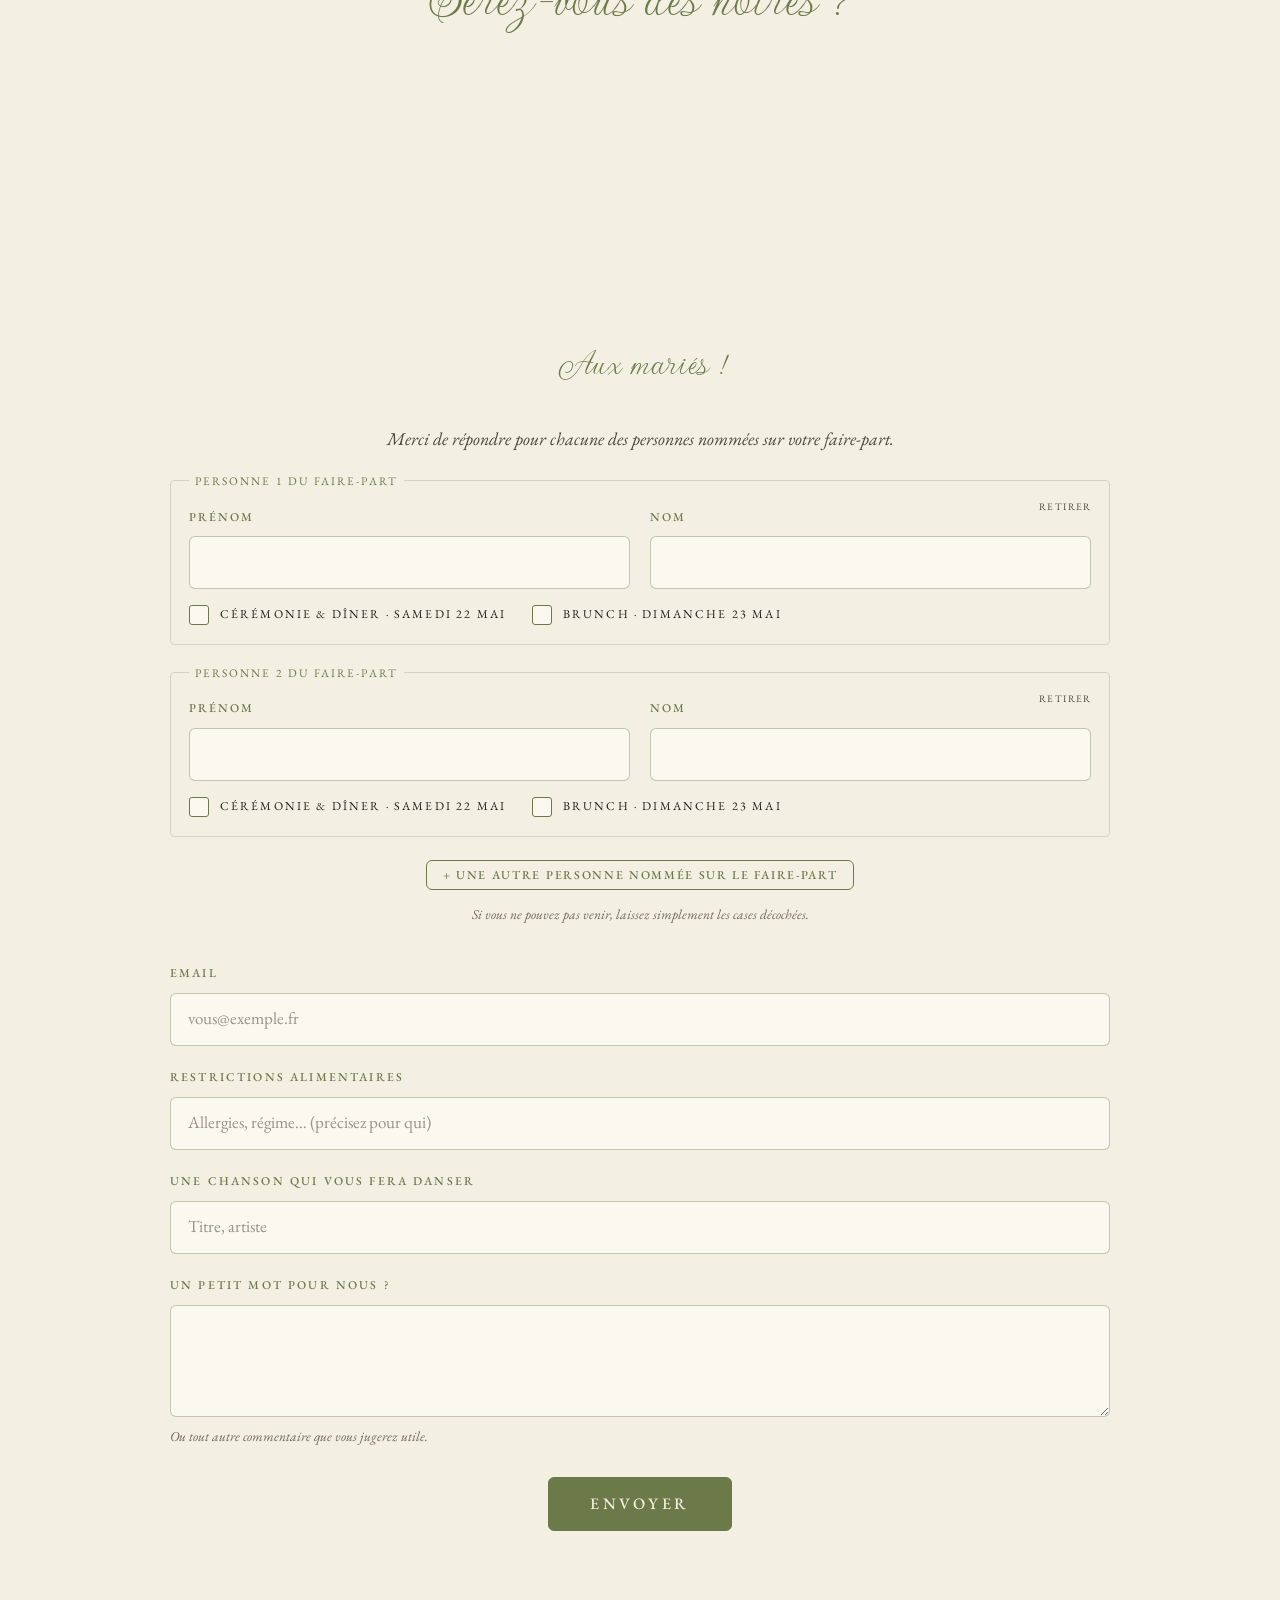
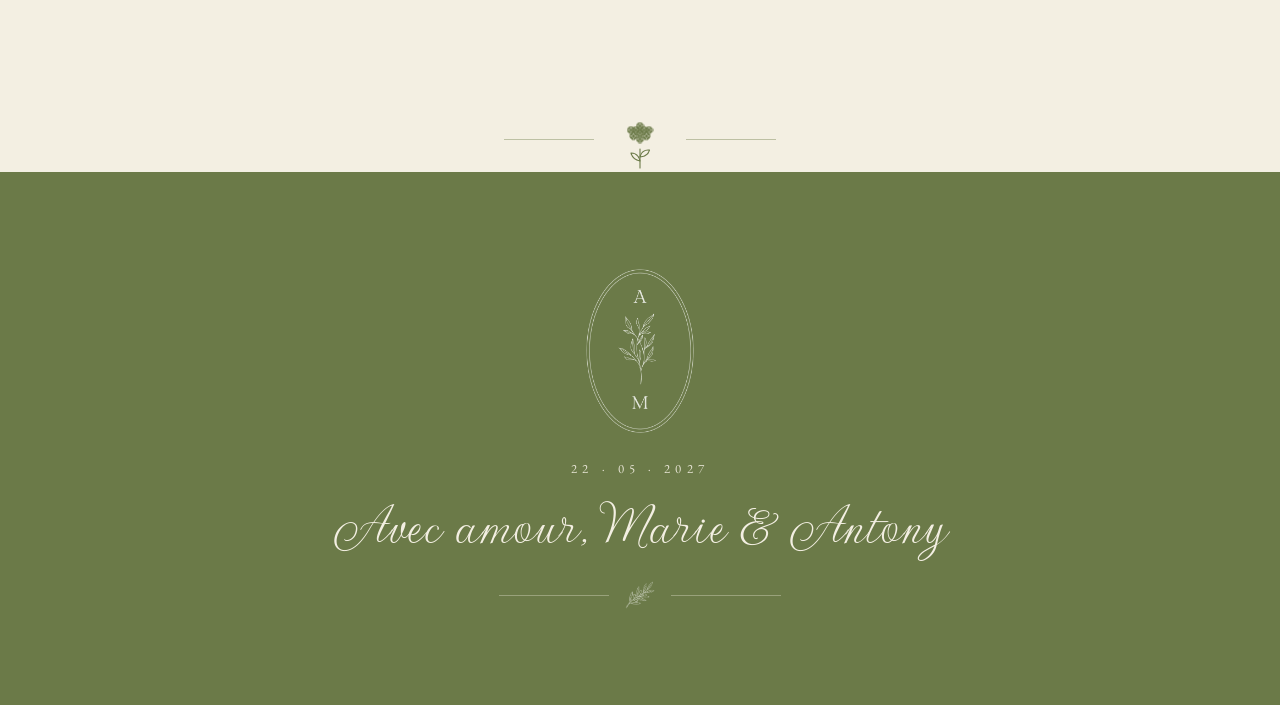
==== commit 7d96713a: "Refonte octobre : nouveau logo A·M, calligraphie, photomaton, enveloppe, RSVP par personne - Logo ov" ====
--- a/index.html
+++ b/index.html
@@ -3,23 +3,56 @@
 <head>
 <meta charset="utf-8">
 <meta name="viewport" content="width=device-width, initial-scale=1">
+<meta name="robots" content="noindex, nofollow, noarchive, nosnippet, noimageindex">
+<meta name="googlebot" content="noindex, nofollow, noarchive, nosnippet, noimageindex">
 <title>Marie & Antony — 22 mai 2027</title>
 <meta name="description" content="Marie & Antony se marient le 22 mai 2027 — cathédrale d'Antibes & Château de Vaucouleurs. Programme, lieux, infos pratiques et RSVP.">
-<link rel="icon" type="image/png" href="assets/logos/logo-olivier-monogram.png">
+<link rel="icon" type="image/png" href="assets/logos/favicon-am.png">
 <meta property="og:type" content="website">
 <meta property="og:title" content="Marie & Antony — 22 mai 2027">
 <meta property="og:description" content="On se marie ! Rejoins-nous le 22 mai 2027 à Antibes & au Château de Vaucouleurs.">
-<meta property="og:image" content="https://antonymorla.github.io/marie-antony-2027/assets/img/bw/photobooth-row.png">
+<meta property="og:image" content="https://antonymorla.github.io/marie-antony-2027/assets/img/maton/maton-partage.jpg">
 <meta name="twitter:card" content="summary_large_image">
 <link rel="stylesheet" href="ds/styles.css">
 <link rel="stylesheet" href="ds/components.css">
 <link rel="stylesheet" href="ds/site-illustre.css">
+<link rel="stylesheet" href="ds/menu.css">
 <style id="site-extra">
   /* ---- Écran de chargement (précharge la vidéo puis révèle le site) ---- */
   .preload{ position:fixed; inset:0; z-index:10000; background:var(--ma-ivory);
     display:flex; flex-direction:column; align-items:center; justify-content:center; gap:1.1rem;
     transition:opacity .8s var(--ease); }
   .preload.done{ opacity:0; pointer-events:none; }
+  /* ---- Enveloppe plein écran (première visite seulement) : elle s'ouvre sur le site ---- */
+  .preload > :not(.env){ transition:opacity .35s var(--ease); }
+  .preload.env-mode > :not(.env){ opacity:0; }
+  .preload.env-open{ background:transparent; }
+  .env{ position:absolute; inset:0; opacity:0; pointer-events:none; perspective:1600px; transition:opacity .5s var(--ease); }
+  .preload.env-mode .env{ opacity:1; pointer-events:auto; cursor:pointer; }
+  .env__p{ position:absolute; inset:0; transition:transform 1.15s cubic-bezier(.6,0,.25,1) .5s; }
+  /* papier vélin : couleur + grain multiplié (assets/img/papier-enveloppe.jpg, raccordable) */
+  .env__s{ position:absolute; inset:0; background:var(--pc) url(assets/img/papier-enveloppe.jpg) 0 0 / 512px; background-blend-mode:multiply; }
+  .env__s svg{ position:absolute; inset:0; width:100%; height:100%; }
+  .env__left, .env__right{ z-index:1; --pc:#F3ECDA; }
+  .env__left .env__s{ clip-path:polygon(0 0, 50% 56%, 0 100%); }
+  .env__right .env__s{ clip-path:polygon(100% 0, 50% 56%, 100% 100%); }
+  .env__bottom{ z-index:2; --pc:#F0E8D3; filter:drop-shadow(0 -1px 3px rgba(70,60,35,.10)); }
+  .env__bottom .env__s{ clip-path:polygon(0 100%, 50% 56%, 100% 100%); }
+  .env__top{ --pc:#F8F2E2; filter:drop-shadow(0 3px 7px rgba(70,60,35,.14)); }
+  .env__top .env__s{ clip-path:polygon(0 0, 100% 0, 50% 56%); }
+  .env__top{ z-index:3; transform-origin:50% 0; transition:transform 1s cubic-bezier(.45,.05,.3,1), opacity .45s ease .5s; }
+  .preload.env-open .env__top{ transform:rotateX(178deg); opacity:0; }
+  .preload.env-open .env__left{ transform:translateX(-101%); }
+  .preload.env-open .env__right{ transform:translateX(101%); }
+  .preload.env-open .env__bottom{ transform:translateY(101%); }
+  .env__mark{ position:absolute; left:50%; top:56%; z-index:4; transform:translate(-50%,-50%); display:flex; flex-direction:column; align-items:center; gap:.7rem;
+              transition:opacity .4s var(--ease), transform .4s var(--ease); }
+  .env__seal{ width:clamp(58px,8vw,76px); height:clamp(58px,8vw,76px); flex:none; border-radius:50%; background:var(--ma-olive); color:var(--ma-ivory);
+              display:flex; align-items:center; justify-content:center; }
+  .env__seal svg{ height:64%; width:auto; }
+  .env__names{ font-family:var(--font-script); color:var(--ma-olive); font-size:clamp(1.7rem,4vw,2.3rem); line-height:1; margin:.2rem 0 0; }
+  .env__date{ font-family:var(--font-caps); letter-spacing:.32em; font-size:.62rem; color:var(--ma-ink-soft); margin:0; }
+  .preload.env-open .env__mark{ opacity:0; transform:translate(-50%,-50%) scale(.85); }
   .preload__mono{ width:clamp(96px,16vw,132px); height:auto; opacity:.92; animation:floaty 7s ease-in-out infinite; }
   .preload__title{ font-family:var(--font-script); color:var(--ma-olive); font-size:clamp(1.8rem,5vw,2.4rem); margin:0; }
   .preload__bar{ width:min(62vw,260px); height:2px; background:var(--ma-line-soft); border-radius:2px; overflow:hidden; }
@@ -29,28 +62,6 @@
   /* overflow:clip ne casse pas position:sticky (≠ overflow:hidden) */
   .illu { overflow-x: clip; }
 
-  /* ---------- Nav v2 : logo centré, plus grand, plus visible ---------- */
-  .inav { display: none; } /* on remplace la nav du design system */
-  .nav2 { position: sticky; top: 0; z-index: 50; display: flex; flex-direction: column; align-items: center;
-          gap: .55rem; padding: .85rem 1rem .7rem;
-          background: color-mix(in srgb, var(--ma-ivory) 92%, transparent); backdrop-filter: blur(8px);
-          border-bottom: 1px solid transparent; transition: border-color .3s var(--ease), padding .3s var(--ease); }
-  .nav2[data-scrolled="true"] { border-bottom-color: var(--ma-line-soft); padding-top: .5rem; padding-bottom: .5rem; }
-  .nav2__brand { display: block; line-height: 0; }
-  .nav2__brand img { height: 62px; width: auto; display: block; transition: height .3s var(--ease); }
-  .nav2[data-scrolled="true"] .nav2__brand img { height: 40px; }
-  .nav2__menu { display: flex; align-items: center; gap: clamp(.7rem, 2vw, 1.7rem); flex-wrap: wrap; justify-content: center; }
-  .nav2__menu a { font-family: var(--font-caps); text-transform: uppercase; letter-spacing: .2em; font-size: .72rem;
-                  color: var(--ma-ink); text-decoration: none; position: relative; padding: .25em 0; white-space: nowrap;
-                  transition: color .3s var(--ease); }
-  .nav2__menu a::after { content: ""; position: absolute; left: 0; right: 0; bottom: -2px; height: 1px; background: var(--ma-olive);
-                         transform: scaleX(0); transform-origin: center; transition: transform .3s var(--ease); }
-  .nav2__menu a:hover { color: var(--ma-olive); }
-  .nav2__menu a:hover::after { transform: scaleX(1); }
-  .nav2__cta { color: var(--ma-olive); border: 1px solid var(--ma-olive); border-radius: 999px; padding: .35em 1.1em; }
-  .nav2__cta::after { display: none; }
-  .nav2__cta:hover { background: var(--ma-olive); color: var(--ma-ivory); }
-  @media (max-width: 640px) { .nav2__brand img { height: 46px; } .nav2__menu { gap: .55rem .9rem; } .nav2__menu a { font-size: .62rem; letter-spacing: .13em; } }
 
   /* ---------- Film plein écran (scroll-scrub) ---------- */
   #filmscroll { position: relative; background: var(--ma-ivory); }
@@ -78,6 +89,74 @@
   .bubble { position: fixed; border-radius: 50%; border: 1px solid var(--ma-olive); background: color-mix(in srgb, var(--ma-olive) 12%, transparent);
             pointer-events: none; z-index: 9998; }
 
+  /* ---------- Photomaton : bande de papier photo posée sur la page ----------
+     Seule entorse au « zéro ombre » du design system : sans ombre, la bande ne paraît pas posée. */
+  .booth { --tilt: -1.4deg; --pad: clamp(6px, 1vw, 11px);
+    display: flex; gap: clamp(5px, .8vw, 9px); width: min(100%, 940px); margin: 0 auto;
+    padding: var(--pad) var(--pad) calc(var(--pad) * 1.7); background: #FCFBF7; border-radius: 2px;
+    transform: rotate(var(--tilt));
+    box-shadow: 0 1px 1px rgba(35,33,28,.10), 0 8px 16px -6px rgba(35,33,28,.20), 0 26px 46px -22px rgba(35,33,28,.28);
+    transition: transform .5s var(--ease), box-shadow .5s var(--ease), opacity .45s ease-out; }
+  .booth--v { --tilt: 2.4deg; flex-direction: column; width: clamp(150px, 24vw, 200px); }
+  .booth__f { position: relative; flex: 1 1 0; min-width: 0; aspect-ratio: 3 / 4; overflow: hidden; background: #E9E7E1; }
+  .booth__f img { width: 100%; height: 100%; object-fit: cover; display: block;
+    transition: filter 1.5s ease-out; transition-delay: calc(.75s + var(--i) * .42s); }
+  .booth--v .booth__f { flex: none; width: 100%; }
+  .booth__f::after { content: ""; position: absolute; inset: 0; background: #fff; opacity: 0; pointer-events: none; }
+  .booth:hover { transform: rotate(calc(var(--tilt) * .3)) translateY(-4px);
+    box-shadow: 0 2px 2px rgba(35,33,28,.10), 0 14px 24px -8px rgba(35,33,28,.22), 0 38px 60px -26px rgba(35,33,28,.30); }
+  /* état de départ (posé par le JS) : bande tenue en l'air, photos pas encore « développées » */
+  .booth.is-pending { opacity: 0; transform: translateY(-40px) rotate(calc(var(--tilt) - 7deg)) scale(1.07);
+    box-shadow: 0 30px 60px -20px rgba(35,33,28,.18); }
+  .booth.is-pending .booth__f img { filter: contrast(.18) brightness(1.85); transition: none; }
+  /* chute avec léger rebond, puis flash + développement photo par photo */
+  .booth.is-landing { transition: transform 1.05s cubic-bezier(.2,1.3,.45,1), box-shadow 1.05s var(--ease), opacity .45s ease-out; }
+  .booth.is-on .booth__f::after { animation: booth-flash .75s ease-out backwards; animation-delay: calc(.7s + var(--i) * .42s); }
+  @keyframes booth-flash { 0% { opacity: 0 } 12% { opacity: .95 } 100% { opacity: 0 } }
+
+  /* ---------- Accueil : le faire-part s'écrit d'abord, puis le photomaton, puis le menu ---------- */
+  .ihero__photos { margin: clamp(2.2rem, 5vw, 3.2rem) auto 0; }
+  /* logo ovale A·M + prénoms empilés comme sur le faire-part */
+  .ihero__logo { width: clamp(108px, 13vw, 150px); height: auto; margin: clamp(.8rem, 2vw, 1.2rem) auto clamp(.6rem, 2vw, 1rem); display: block; }
+  .ihero__names { font-weight: 400; font-size: clamp(3.4rem, 9vw, 6.2rem); line-height: .95; white-space: nowrap; }
+  .ihero__names .amp { font-size: .62em; margin: 0 .08em; }
+  @media (max-width: 640px) {
+    .ihero__names { white-space: normal; }
+    .ihero__names .amp { display: block; font-size: .42em; line-height: 1.1; margin: 0; }
+  }
+  .ihero__rule { display: block; width: 64px; height: 1px; background: var(--ma-olive); opacity: .55; margin: clamp(.9rem, 2.4vw, 1.4rem) auto clamp(.8rem, 2vw, 1.1rem); }
+  .ifooter img.mono { width: clamp(84px, 10vw, 110px); }
+  @media (prefers-reduced-motion: no-preference) {
+    .ihero .r, .ihero .draw { transition-delay: var(--d, 0s); }
+    html:not(.site-ready) .ihero .r { opacity: 0; transform: translateY(18px); }
+    html:not(.site-ready) .ihero .draw { opacity: .001; -webkit-mask-position: 100% 0; mask-position: 100% 0; }
+    .nav2 { transition: opacity 1s var(--ease), transform 1s var(--ease), border-color .3s var(--ease), padding .3s var(--ease); }
+    html:not(.nav-on) .nav2 { opacity: 0; transform: translateY(-14px); pointer-events: none; }
+  }
+
+  /* ---------- Compte à rebours : tient sur un écran de téléphone ---------- */
+  @media (max-width: 560px) {
+    .ma-count { gap: .45rem; }
+    .ma-count__unit { min-width: 0; }
+    .ma-count__n { font-size: 1.85rem; }
+    .ma-count__sep { font-size: 1.4rem; }
+    .ma-count__l { font-size: .55rem; letter-spacing: .12em; }
+  }
+
+  /* ---------- Infos : bouton logement ---------- */
+  .info2__btn { margin-top: .9rem; }
+  /* ---------- À faire : 6 idées sur 3 colonnes ---------- */
+  @media (min-width: 860px) { .todo { grid-template-columns: repeat(3, 1fr); } }
+  /* ---------- RSVP : un bloc par invité ---------- */
+  .guests__intro { font-family: var(--font-body); font-style: italic; color: var(--ma-ink-soft); text-align: center; margin: 0 0 -.3rem; }
+  .guests { display: flex; flex-direction: column; gap: 1.1rem; }
+  .guest { position: relative; border: 1px solid var(--ma-line-soft); border-radius: 4px; padding: 1.1rem 1.1rem 1.2rem; margin: 0; display: flex; flex-direction: column; gap: 1rem; }
+  .guest__lbl { font-family: var(--font-caps); text-transform: uppercase; letter-spacing: .18em; font-size: .72rem; color: var(--ma-olive); padding: 0 .4rem; }
+  .guest__rm { position: absolute; top: .55rem; right: .7rem; background: none; border: 0; font-family: var(--font-caps); text-transform: uppercase; letter-spacing: .14em; font-size: .62rem; color: var(--ma-ink-soft); cursor: pointer; }
+  .guest__rm:hover { color: var(--ma-olive); }
+  .guests__add { display: flex; justify-content: center; }
+  .guests__hint { text-align: center; margin-top: -.6rem; }
+  .rsvp2__err { color: #8a3b2e; font-family: var(--font-body); text-align: center; margin: 0; }
   /* ---- Pictogrammes animés ---- */
   .picto { color: var(--ma-olive); display: block; }
   .repas { display:flex; flex-direction:column; align-items:center; gap:.3rem; margin-top:clamp(2.2rem,5vw,3.2rem); }
@@ -91,7 +170,16 @@
   .hort-accent { width:72px; height:auto; margin:1.2rem auto .2rem; }
   .clip { width:100%; height:auto; display:block; mix-blend-mode:darken; }
   .prog__clip { width:auto; height:150px; margin:0 auto; }
-  .horizon .h-hort { height:clamp(50px,8vw,74px); width:auto; flex:0 0 auto; align-self:flex-end; }
+  .disco { width: 132px; height: auto; color: var(--ma-olive); display: block; overflow: visible; margin-bottom: -10px; }
+  .disco .beams { animation: beams 22s linear infinite; }
+  .disco .beam { animation: beam 3.6s ease-in-out infinite; } .disco .b1 { animation-delay: .9s } .disco .b2 { animation-delay: 1.8s } .disco .b3 { animation-delay: 2.7s }
+  .disco .gl { opacity: .16; animation: glint 2.6s ease-in-out infinite; }
+  .disco .spark { transform-box: fill-box; transform-origin: center; opacity: 0; animation: spark 3.6s ease-in-out infinite; }
+  @keyframes beams { to { transform: rotate(360deg) } }
+  @keyframes beam { 0%, 100% { opacity: .25 } 50% { opacity: 1 } }
+  @keyframes glint { 0%, 100% { opacity: .16 } 10% { opacity: .95 } 32% { opacity: .16 } }
+  @keyframes spark { 0%, 100% { opacity: 0; transform: scale(.3) } 12% { opacity: .85; transform: scale(1) } 30% { opacity: 0; transform: scale(.5) } }
+  @media (prefers-reduced-motion: reduce) { .disco .beams, .disco .beam, .disco .gl, .disco .spark { animation: none; } .disco .spark { opacity: .5; } }
   .flame { transform-box:fill-box; transform-origin:50% 100%; animation:flick 1s ease-in-out infinite alternate; }
   .flame.f2{ animation-duration:.8s; animation-delay:.15s } .flame.f3{ animation-duration:1.15s; animation-delay:.3s }
   .flame.f4{ animation-duration:.7s; animation-delay:.05s } .flame.f5{ animation-duration:.95s; animation-delay:.22s }
@@ -122,6 +210,262 @@
 </head>
 <body>
 <svg width="0" height="0" style="position:absolute" aria-hidden="true"><defs>
+  <symbol id="br" viewBox="0 0 805 1516"><g transform="translate(0.000000,1516.000000) scale(0.100000,-0.100000)"
+fill="currentColor" stroke="none">
+<path d="M7509 15103 c-111 -197 -205 -292 -384 -393 -69 -38 -133 -79 -260
+-164 -124 -83 -230 -152 -322 -211 -231 -147 -393 -299 -617 -580 -167 -210
+-160 -201 -273 -370 -184 -276 -275 -468 -329 -695 -29 -122 -58 -224 -100
+-360 -8 -25 -18 -63 -24 -85 -8 -34 -54 -118 -185 -343 -11 -19 -43 -69 -72
+-113 -51 -79 -122 -196 -196 -327 -36 -65 -114 -220 -185 -372 -37 -79 -84
+-160 -92 -160 -3 0 -5 208 -5 463 0 447 1 468 28 662 41 302 32 549 -28 750
+-15 50 -38 126 -51 170 -24 78 -36 133 -74 340 -36 197 -106 475 -145 575 -8
+19 -23 82 -35 140 -28 139 -33 150 -69 150 -34 0 -42 -8 -69 -80 -12 -30 -33
+-86 -48 -124 -14 -38 -30 -77 -35 -85 -37 -69 -117 -262 -151 -366 -33 -102
+-33 -335 0 -445 30 -98 125 -291 198 -400 22 -34 96 -171 147 -275 137 -277
+200 -441 227 -595 14 -75 33 -568 26 -670 -8 -127 -33 -337 -42 -351 -3 -6
+-10 -68 -14 -138 -8 -128 -13 -150 -85 -346 -15 -38 -32 -90 -40 -115 -7 -25
+-18 -58 -24 -75 -6 -16 -21 -66 -34 -109 -13 -44 -28 -81 -34 -83 -5 -2 -29
+22 -53 53 -23 31 -50 64 -59 73 -9 9 -56 66 -106 126 -49 61 -95 115 -101 120
+-6 6 -42 51 -79 100 -37 50 -75 98 -84 107 -9 9 -33 40 -54 70 -98 137 -154
+217 -182 258 -16 25 -62 88 -100 140 -130 175 -165 233 -285 465 -101 195
+-144 344 -155 535 -3 63 -12 151 -20 195 -7 44 -16 109 -20 145 -8 89 -49 265
+-97 420 -25 80 -101 255 -146 335 -19 33 -38 69 -43 80 -5 11 -13 27 -19 35
+-5 8 -37 60 -71 115 -170 274 -259 400 -414 580 -33 39 -81 95 -108 126 -117
+138 -226 289 -307 429 -64 110 -96 136 -130 105 -19 -17 -21 -27 -16 -75 20
+-183 28 -400 30 -830 4 -587 18 -716 97 -886 10 -23 19 -44 19 -48 0 -4 20
+-48 45 -98 130 -258 298 -443 531 -583 295 -177 485 -340 569 -486 63 -110
+147 -238 178 -269 22 -23 262 -324 351 -440 74 -99 51 -105 -55 -15 -113 95
+-123 102 -294 190 -208 107 -247 131 -444 278 -183 137 -289 196 -431 242 -47
+15 -105 34 -130 42 -31 10 -126 18 -315 24 -289 10 -485 29 -554 54 -78 27
+-118 11 -104 -43 6 -25 152 -134 383 -287 91 -60 217 -148 280 -195 306 -228
+453 -274 965 -300 178 -9 317 -33 438 -74 26 -9 54 -16 61 -16 20 0 125 -47
+254 -114 20 -10 80 -62 132 -115 100 -100 126 -129 224 -246 55 -66 172 -199
+207 -235 54 -57 149 -180 154 -202 7 -27 -8 -126 -30 -198 -18 -58 -52 -212
+-60 -270 -3 -25 -12 -72 -20 -105 -7 -33 -16 -91 -20 -130 -3 -38 -12 -108
+-20 -155 -14 -82 -22 -222 -46 -780 -15 -352 -7 -775 20 -1054 12 -121 24
+-222 26 -226 2 -4 9 -58 15 -121 6 -63 17 -141 25 -174 7 -33 16 -87 20 -120
+3 -33 12 -85 20 -115 7 -30 23 -95 34 -145 50 -223 74 -325 92 -384 10 -35 19
+-74 19 -85 0 -12 9 -50 20 -85 22 -69 19 -111 -6 -90 -8 6 -14 16 -14 20 0 10
+-126 185 -219 306 -259 333 -410 601 -390 693 33 153 30 629 -6 840 -8 47 -19
+144 -25 215 -6 72 -13 137 -15 145 -2 8 -9 83 -15 165 -11 139 -53 461 -66
+495 -3 8 -12 51 -19 95 -31 177 -66 327 -116 500 -96 324 -122 446 -135 625
+-7 113 -30 153 -73 131 -49 -27 -127 -166 -176 -316 -89 -276 -125 -405 -150
+-535 -23 -122 -45 -235 -60 -310 -9 -41 -20 -100 -25 -130 -9 -58 -42 -239
+-60 -329 -28 -147 -4 -445 46 -559 8 -18 14 -38 14 -45 0 -7 17 -48 39 -92 21
+-44 41 -90 45 -103 7 -21 71 -141 96 -182 6 -8 19 -32 30 -52 71 -131 322
+-420 469 -540 68 -55 85 -80 130 -188 6 -14 15 -32 21 -40 5 -8 31 -53 57
+-100 62 -111 218 -343 291 -433 326 -405 440 -613 506 -924 8 -35 18 -75 24
+-90 6 -16 16 -50 21 -78 6 -27 23 -90 37 -140 14 -49 31 -115 39 -145 7 -30
+20 -82 28 -115 8 -33 24 -105 37 -160 12 -55 28 -120 35 -145 46 -155 78 -400
+52 -400 -19 0 -55 116 -101 330 -56 260 -128 445 -249 639 -35 56 -120 175
+-137 191 -3 3 -55 66 -115 140 -60 74 -123 151 -141 170 -17 19 -62 71 -100
+115 -38 44 -101 114 -140 155 -97 102 -159 172 -225 255 -104 129 -331 349
+-439 426 -25 17 -49 36 -55 43 -5 6 -41 32 -80 58 -44 29 -86 69 -113 105
+-166 225 -213 284 -282 353 -43 42 -111 102 -152 132 -118 88 -392 289 -460
+338 -35 24 -141 102 -236 173 -95 70 -200 145 -233 165 -33 20 -81 50 -107 66
+-148 91 -398 203 -512 230 -30 7 -73 18 -95 24 -89 25 -206 44 -318 53 -64 5
+-130 15 -145 23 -56 28 -132 40 -149 23 -23 -23 -11 -41 43 -67 105 -51 283
+-223 406 -393 105 -144 220 -288 275 -345 58 -60 280 -253 320 -279 15 -10 34
+-23 41 -30 18 -18 134 -84 217 -126 280 -139 427 -191 825 -292 50 -13 129
+-36 267 -79 29 -9 55 -21 58 -26 3 -6 14 -10 23 -10 9 0 40 -12 67 -25 28 -14
+55 -25 60 -25 84 -2 410 -269 650 -535 65 -71 155 -168 200 -215 118 -123 185
+-199 185 -210 0 -10 -36 7 -110 52 -98 58 -281 152 -340 173 -77 28 -272 63
+-391 70 -63 3 -184 15 -270 26 -200 24 -237 40 -357 152 -152 142 -225 171
+-552 218 -72 10 -178 40 -253 71 -151 61 -178 8 -75 -147 137 -207 338 -411
+488 -497 171 -97 471 -158 691 -138 217 19 329 32 408 46 107 20 364 23 406 5
+17 -7 51 -17 78 -22 52 -10 200 -80 287 -137 229 -151 423 -355 544 -572 26
+-47 51 -92 56 -100 72 -121 140 -303 185 -498 8 -35 19 -71 24 -80 4 -9 11
+-35 15 -57 7 -40 36 -139 61 -205 7 -19 25 -69 40 -110 15 -41 33 -88 40 -105
+41 -94 121 -444 140 -615 3 -30 12 -89 20 -130 7 -41 16 -106 20 -145 3 -38
+13 -108 22 -155 22 -116 22 -751 -1 -945 -8 -71 -18 -177 -21 -235 -4 -58 -11
+-125 -17 -150 -5 -25 -16 -99 -23 -165 -8 -66 -20 -172 -28 -235 -36 -276 -38
+-320 -22 -413 23 -129 62 -181 112 -149 6 4 18 73 28 165 9 87 18 163 20 170
+3 7 11 79 20 160 8 82 18 153 21 158 3 5 12 92 20 192 7 100 18 229 23 287 27
+289 8 792 -44 1165 -58 420 -61 472 -36 592 12 59 28 128 36 153 7 25 16 63
+20 85 12 79 82 313 155 520 30 84 126 277 225 449 22 37 53 91 68 120 16 28
+39 67 51 86 12 19 27 44 33 55 104 176 161 242 327 373 370 294 530 334 911
+227 50 -14 115 -31 145 -37 71 -16 505 -16 615 0 44 7 112 17 150 22 39 6 151
+12 250 13 180 3 180 3 183 28 2 21 -10 38 -65 89 -169 156 -398 246 -613 242
+-58 -1 -303 -3 -545 -5 -271 -2 -467 -8 -510 -15 -135 -22 -146 -14 -52 43
+429 263 917 800 1042 1146 22 62 62 198 69 239 4 19 13 62 21 95 19 79 45 239
+56 345 5 47 16 144 25 217 32 260 8 816 -38 844 -38 24 -78 -10 -78 -66 0 -17
+-11 -58 -24 -91 -112 -279 -159 -383 -191 -424 -6 -8 -16 -26 -23 -40 -23 -48
+-124 -194 -184 -266 -208 -249 -296 -369 -371 -504 -27 -47 -52 -92 -57 -100
+-18 -27 -78 -156 -130 -277 -12 -27 -28 -61 -35 -76 -8 -16 -15 -34 -15 -40 0
+-7 -12 -34 -25 -62 -14 -27 -25 -54 -25 -60 0 -5 -14 -44 -31 -85 -17 -41 -37
+-93 -45 -115 -7 -22 -25 -71 -39 -110 -14 -38 -41 -115 -59 -170 -19 -55 -38
+-111 -44 -125 -6 -14 -25 -70 -42 -125 -41 -130 -84 -218 -130 -269 -79 -87
+-296 -365 -351 -451 -32 -49 -67 -102 -79 -117 -11 -14 -20 -31 -20 -37 0 -6
+-4 -11 -10 -11 -13 0 -13 10 4 56 7 22 17 64 21 94 3 30 13 80 20 110 8 30 16
+82 20 115 3 33 13 103 21 155 39 263 43 626 13 1204 -36 691 -20 886 93 1095
+106 196 162 263 293 349 73 48 92 60 172 103 229 123 426 243 524 319 25 19
+58 44 73 55 16 11 39 29 51 40 13 11 61 53 107 93 89 77 155 147 285 303 181
+219 247 359 328 709 7 30 25 100 40 155 15 55 33 127 40 160 18 84 43 199 60
+275 8 36 17 85 21 110 11 80 54 219 118 380 60 150 67 182 50 208 -37 56 -96
+12 -258 -192 -61 -78 -119 -152 -129 -166 -9 -14 -37 -52 -61 -85 -24 -33 -66
+-91 -92 -130 -27 -38 -71 -100 -99 -136 -27 -36 -61 -81 -75 -99 -14 -18 -41
+-54 -60 -79 -20 -25 -62 -86 -94 -136 -33 -49 -135 -204 -228 -343 -174 -260
+-291 -455 -351 -584 -87 -185 -104 -219 -158 -313 -62 -110 -230 -364 -287
+-435 -33 -41 -181 -190 -189 -190 -13 0 14 109 52 210 14 38 38 108 60 180 23
+73 46 143 60 180 22 59 55 172 64 225 5 28 14 62 20 77 6 15 15 85 22 156 21
+239 -24 589 -103 802 -24 64 -104 228 -122 250 -7 8 -34 50 -60 93 -37 59 -53
+77 -71 77 -43 0 -48 -20 -35 -132 20 -161 18 -601 -4 -723 -22 -128 -35 -400
+-36 -737 0 -253 -18 -546 -41 -683 -6 -33 -17 -107 -25 -164 -17 -125 -39
+-239 -59 -301 -8 -25 -19 -75 -26 -113 -18 -106 -43 -103 -65 10 -7 37 -24
+106 -39 153 -15 47 -33 108 -40 135 -8 28 -34 106 -58 175 -25 69 -50 141 -56
+160 -7 19 -16 42 -21 51 -4 8 -20 47 -35 85 -36 91 -236 550 -307 704 -20 41
+-39 86 -43 100 -4 14 -11 30 -15 35 -5 6 -26 58 -48 117 -45 124 -45 126 32
+207 69 75 196 251 264 367 90 154 144 281 186 439 9 33 23 143 30 245 22 301
+3 448 -52 414 -28 -17 -235 -335 -311 -479 -55 -103 -180 -320 -236 -410 -77
+-124 -135 -224 -135 -234 0 -4 -6 -14 -14 -20 -15 -13 -56 20 -56 43 0 6 -17
+36 -38 66 -79 114 -122 197 -122 237 0 49 39 171 97 303 58 130 65 146 74 160
+5 8 14 26 19 39 24 54 107 166 154 205 118 99 389 274 456 294 19 6 55 18 80
+28 53 19 213 15 365 -11 163 -27 700 -3 865 39 81 21 189 47 237 57 24 4 56
+15 72 24 17 8 35 15 42 15 6 0 30 9 53 19 95 45 155 71 164 71 4 0 21 14 37
+30 29 30 29 30 9 57 -31 42 -184 82 -479 128 -284 44 -479 24 -800 -81 -80
+-26 -158 -55 -187 -70 -14 -8 -32 -14 -39 -14 -11 0 -35 -10 -154 -65 -102
+-47 -145 -65 -157 -65 -8 0 -22 -6 -33 -14 -11 -7 -31 -17 -45 -21 -31 -9
+-202 -94 -250 -123 -152 -93 -151 -79 3 76 165 167 290 246 502 318 22 7 72
+25 110 39 39 15 86 31 105 37 153 45 375 148 469 216 35 26 79 58 99 71 123
+82 333 325 502 581 56 85 110 166 120 180 76 109 94 250 32 250 -7 0 -41 -26
+-75 -58 -94 -87 -141 -115 -287 -170 -472 -178 -591 -260 -875 -597 -173 -205
+-293 -330 -437 -453 -37 -31 -158 -148 -270 -259 -111 -111 -206 -199 -210
+-195 -5 5 1 30 12 57 10 28 30 79 44 115 58 152 159 357 245 496 17 27 39 65
+50 84 66 119 376 566 501 723 112 141 252 261 380 325 14 7 43 23 65 36 22 13
+58 33 80 45 22 11 56 31 75 43 19 12 64 37 100 56 232 124 362 245 665 618 22
+27 108 130 190 229 161 193 245 301 291 378 16 26 39 64 51 85 13 20 27 48 33
+62 5 14 14 32 19 41 5 9 24 54 41 100 18 46 38 100 45 119 51 132 135 514 135
+610 0 111 -48 126 -101 33z m-179 -391 c0 -41 -161 -233 -394 -470 -133 -135
+-248 -253 -256 -262 -8 -8 -109 -115 -225 -235 -193 -202 -367 -388 -506 -540
+-48 -52 -169 -183 -360 -389 -62 -67 -127 -151 -142 -183 -6 -13 -16 -23 -24
+-23 -18 0 -16 33 8 120 61 220 163 419 345 675 103 144 124 173 223 298 205
+262 413 445 741 652 19 13 67 43 105 67 39 25 138 87 220 138 146 91 206 132
+233 158 19 17 32 15 32 -6z m107 -44 c-23 -106 -41 -163 -99 -313 -61 -158
+-172 -336 -309 -495 -26 -30 -89 -104 -140 -165 -52 -60 -99 -114 -105 -120
+-6 -5 -44 -50 -86 -100 -272 -323 -364 -418 -487 -499 -39 -25 -74 -46 -77
+-46 -4 0 -15 -6 -23 -14 -17 -15 -112 -66 -305 -165 -107 -55 -164 -93 -234
+-158 -27 -25 -42 -29 -42 -12 0 12 120 161 189 234 26 28 123 136 216 240 94
+105 250 269 349 365 98 96 233 236 299 310 67 74 131 144 142 155 11 11 60 65
+110 120 49 55 160 172 246 260 173 177 232 247 299 353 46 72 66 90 57 50z
+m-5711 -599 c9 -18 73 -91 142 -163 187 -193 257 -282 362 -459 19 -32 45 -75
+57 -95 12 -20 30 -51 40 -69 10 -18 56 -99 103 -180 144 -251 201 -393 261
+-658 38 -165 64 -329 79 -499 7 -70 16 -142 21 -160 11 -38 12 -76 2 -76 -9 0
+-103 148 -138 215 -8 17 -25 48 -38 70 -61 105 -151 278 -342 653 -147 288
+-184 357 -240 447 -98 156 -189 358 -238 525 -47 160 -55 195 -62 249 -4 30
+-16 84 -26 120 -30 104 -20 150 17 80z m-108 -106 c13 -38 27 -90 31 -118 13
+-72 41 -184 57 -225 7 -19 18 -54 24 -77 6 -23 14 -45 19 -47 5 -3 12 -18 15
+-32 11 -44 104 -238 181 -379 25 -44 49 -91 55 -103 6 -13 28 -54 49 -90 21
+-37 65 -116 96 -177 31 -60 65 -123 75 -140 16 -28 39 -70 115 -210 18 -33 62
+-116 98 -185 36 -69 77 -145 91 -170 14 -25 33 -62 42 -82 9 -21 20 -38 25
+-38 5 0 9 -9 9 -20 0 -30 -10 -26 -91 38 -41 31 -92 69 -114 83 -370 238 -475
+336 -612 574 -143 247 -179 388 -188 735 -10 379 -12 730 -6 730 4 0 17 -30
+29 -67z m2485 -85 c60 -173 109 -376 142 -589 8 -54 19 -108 24 -120 5 -13 12
+-49 16 -79 4 -30 13 -68 20 -85 6 -16 15 -47 19 -69 4 -21 13 -52 21 -70 59
+-137 81 -319 72 -593 -7 -199 -15 -221 -51 -139 -14 32 -26 61 -26 64 0 17
+-292 586 -382 742 -118 205 -135 469 -43 665 8 17 35 80 60 140 67 160 88 205
+95 205 4 0 19 -33 33 -72z m2477 -1568 c0 -8 -141 -222 -192 -290 -199 -268
+-387 -433 -623 -544 -33 -15 -69 -32 -79 -38 -10 -5 -42 -18 -70 -27 -28 -10
+-120 -41 -204 -70 -199 -69 -207 -65 -101 47 46 48 106 114 134 147 218 263
+398 441 539 533 85 55 301 154 386 177 42 11 154 56 165 66 12 12 45 12 45 -1z
+m-4625 -854 c120 -33 164 -50 243 -92 89 -48 390 -280 378 -291 -2 -3 -37 3
+-78 11 -40 9 -116 26 -168 37 -52 11 -110 27 -128 35 -18 8 -38 14 -46 14 -7
+0 -66 26 -132 59 -127 63 -261 126 -334 159 -234 103 -233 107 4 99 138 -5
+188 -11 261 -31z m-525 -39 c77 -33 149 -67 360 -170 281 -137 368 -171 585
+-226 44 -11 109 -27 144 -36 35 -9 98 -19 140 -22 76 -5 182 -35 211 -59 8 -7
+27 -16 43 -19 39 -10 44 -25 8 -25 -16 0 -32 4 -35 9 -8 12 -168 29 -335 36
+-290 12 -485 45 -605 102 -80 38 -107 56 -252 165 -166 126 -197 147 -260 183
+-143 83 -146 123 -4 62z m4999 -243 c64 -8 145 -21 181 -29 36 -8 82 -17 103
+-20 21 -3 37 -11 35 -17 -7 -19 -283 -118 -373 -133 -22 -4 -60 -13 -85 -21
+-123 -37 -553 -62 -717 -40 -67 9 -141 16 -165 16 -40 0 -79 13 -68 23 3 2 32
+16 65 31 33 15 67 31 75 35 33 18 247 100 285 110 22 6 58 15 80 21 148 40
+392 50 584 24z m1121 -945 c-13 -23 -42 -154 -65 -288 -8 -47 -19 -98 -24
+-115 -6 -17 -13 -53 -17 -81 -4 -27 -11 -61 -16 -75 -5 -14 -16 -52 -23 -85
+-60 -257 -141 -501 -207 -623 -101 -188 -458 -560 -659 -688 -268 -170 -306
+-180 -177 -45 46 47 107 113 136 146 30 33 120 128 201 210 210 214 315 351
+397 518 25 51 50 101 56 111 5 10 19 44 29 75 35 100 67 195 77 231 6 19 23
+67 37 105 15 39 32 91 40 117 7 25 17 52 21 60 5 7 16 33 25 58 9 25 35 97 58
+160 24 63 47 131 53 150 5 19 16 42 24 51 8 8 14 18 14 22 0 3 5 18 12 34 12
+28 12 28 16 1 2 -15 -2 -37 -8 -49z m-2563 -83 c-9 -17 -30 -69 -47 -116 -71
+-187 -188 -406 -304 -567 -26 -38 -64 -92 -83 -121 -39 -58 -56 -62 -61 -15
+-5 45 100 246 263 508 24 39 52 84 61 100 54 96 179 275 182 260 2 -10 -3 -31
+-11 -49z m97 -81 c-18 -144 -85 -329 -176 -485 -70 -119 -295 -425 -313 -425
+-16 0 -18 45 -2 63 7 9 28 42 46 72 18 30 52 87 76 125 151 240 299 534 336
+665 19 66 19 66 30 50 5 -8 7 -37 3 -65z m2285 25 c-13 -57 -51 -168 -104
+-300 -25 -63 -62 -162 -82 -220 -19 -58 -39 -109 -43 -115 -4 -5 -13 -26 -18
+-45 -81 -269 -163 -410 -374 -642 -194 -215 -551 -586 -565 -587 -7 -1 -16 -9
+-22 -18 -5 -10 -13 -15 -17 -10 -4 4 0 15 8 24 16 18 138 230 138 239 0 3 18
+43 40 90 22 47 40 88 40 91 0 40 274 510 427 732 18 25 80 116 138 201 58 85
+139 202 180 260 102 143 139 195 185 260 67 95 83 105 69 40z m-1632 -348
+c115 -252 178 -592 159 -862 -9 -114 -25 -200 -71 -355 -52 -181 -68 -234 -80
+-265 -8 -19 -26 -80 -41 -135 -15 -55 -34 -108 -42 -117 -8 -9 -18 -32 -23
+-50 -8 -31 -8 -30 -3 7 3 22 9 279 14 570 7 420 12 552 26 635 13 78 17 170
+18 363 1 164 5 257 11 257 6 -1 20 -22 32 -48z m-1511 -177 c46 -75 111 -183
+132 -218 24 -41 12 -71 -113 -282 -73 -123 -96 -164 -205 -370 -49 -93 -60
+-107 -61 -80 -3 44 3 144 12 205 5 36 16 115 24 175 21 153 83 463 103 515 5
+14 13 49 17 78 10 75 35 69 91 -23z m-1167 -148 c6 -8 17 -42 25 -78 19 -90
+45 -184 66 -249 38 -119 50 -159 73 -260 53 -227 78 -356 103 -545 7 -60 18
+-135 24 -165 5 -30 14 -136 20 -235 7 -99 13 -182 15 -185 2 -3 9 -53 15 -110
+6 -58 18 -141 26 -185 27 -144 31 -625 5 -625 -10 0 -66 204 -96 345 -18 83
+-71 292 -101 395 -7 25 -16 70 -19 100 -4 30 -13 80 -20 110 -8 30 -17 82 -20
+115 -4 33 -13 87 -20 120 -7 33 -16 96 -19 140 -24 330 -49 602 -61 665 -39
+210 -64 660 -36 660 5 0 14 -6 20 -13z m-116 -154 c4 -43 12 -145 17 -228 6
+-82 17 -193 25 -245 8 -52 19 -194 25 -315 6 -121 15 -247 20 -280 5 -33 11
+-103 15 -155 4 -52 13 -120 20 -150 7 -30 16 -77 20 -105 7 -59 38 -193 64
+-285 34 -118 77 -284 96 -375 21 -98 46 -197 60 -240 21 -63 38 -145 31 -152
+-10 -11 -53 25 -145 124 -146 157 -227 273 -341 488 -23 44 -49 91 -56 105
+-99 185 -164 540 -124 680 5 19 15 73 21 120 6 47 17 110 24 140 7 30 16 78
+20 105 3 28 12 75 20 105 17 68 44 209 60 315 15 94 39 208 60 285 8 30 19 74
+25 98 17 69 36 53 43 -35z m1547 -197 c0 -2 3 -11 6 -19 5 -14 -51 -77 -68
+-77 -25 0 25 99 50 100 6 0 12 -2 12 -4z m89 -158 c13 -29 33 -75 46 -103 12
+-27 44 -104 70 -170 26 -65 51 -126 56 -135 4 -8 29 -60 54 -115 25 -55 50
+-107 54 -115 10 -18 91 -221 116 -290 22 -60 38 -118 81 -290 19 -80 42 -170
+49 -200 8 -30 21 -89 30 -130 25 -121 42 -190 65 -265 12 -38 30 -97 40 -130
+30 -99 51 -158 65 -190 58 -132 113 -425 137 -729 12 -165 5 -694 -11 -776 -6
+-30 -18 -102 -26 -160 -42 -306 -86 -495 -159 -680 -37 -95 -107 -279 -135
+-355 -11 -27 -29 -84 -41 -125 -12 -41 -30 -102 -40 -135 -10 -33 -30 -100
+-45 -150 -15 -49 -33 -106 -40 -125 -23 -60 -90 -293 -100 -350 -12 -64 -16
+-72 -30 -60 -15 12 -31 93 -40 200 -4 41 -13 104 -21 140 -7 36 -18 103 -24
+148 -6 46 -15 94 -19 105 -5 12 -11 49 -15 82 -4 33 -13 83 -21 110 -7 28 -17
+76 -20 107 -4 32 -20 106 -36 165 -51 186 -71 317 -64 413 11 152 26 281 36
+308 6 15 17 59 24 97 26 139 47 222 76 310 31 91 71 253 83 335 4 25 15 88 24
+140 29 164 25 919 -6 1060 -72 329 -232 618 -344 620 -44 0 -54 -31 -29 -98
+31 -89 42 -306 35 -734 -7 -400 2 -525 55 -758 11 -47 27 -118 36 -158 20 -91
+30 -337 17 -417 -9 -55 -20 -105 -57 -255 -7 -30 -17 -83 -20 -117 -4 -35 -11
+-63 -15 -63 -11 0 -40 87 -55 165 -14 69 -39 168 -60 240 -19 62 -43 161 -60
+240 -7 33 -25 105 -40 160 -33 122 -75 299 -115 490 -6 28 -19 91 -30 140 -29
+140 -50 245 -59 305 -5 30 -16 98 -24 150 -81 497 -108 1125 -62 1416 32 199
+105 344 245 484 80 80 328 300 338 300 4 0 18 -24 31 -52z m2714 -1270 c-23
+-140 -70 -318 -108 -418 -88 -226 -233 -526 -320 -660 -85 -131 -124 -190
+-204 -305 -95 -137 -202 -296 -394 -585 -64 -96 -125 -186 -136 -200 -24 -30
+-40 -20 -19 12 9 13 19 39 23 58 4 19 12 41 17 50 9 16 122 339 140 400 15 53
+139 364 149 375 5 5 9 15 9 23 0 29 210 431 275 527 64 94 97 137 303 388 84
+102 175 245 214 334 15 37 49 79 64 83 1 0 -5 -37 -13 -82z m-6694 27 c25 -8
+86 -27 134 -41 125 -38 290 -111 402 -179 22 -13 54 -31 70 -40 102 -54 201
+-124 493 -344 219 -165 236 -177 324 -237 182 -124 418 -329 418 -363 0 -19
+-17 -12 -67 27 -82 64 -156 109 -295 180 -126 64 -164 81 -233 107 -201 76
+-349 180 -625 442 -48 46 -98 91 -111 101 -47 36 -130 93 -152 103 -12 6 -56
+29 -98 52 -42 23 -116 64 -165 91 -49 26 -101 57 -115 67 -15 10 -39 21 -53
+25 -14 3 -29 10 -32 15 -8 14 54 11 105 -6z m-134 -64 c39 -19 135 -71 215
+-116 80 -45 152 -85 160 -89 8 -4 33 -18 55 -31 22 -13 54 -32 70 -41 62 -35
+143 -105 260 -224 211 -214 353 -312 640 -440 244 -109 536 -271 561 -311 11
+-18 -26 -20 -58 -4 -48 24 -250 89 -353 115 -217 53 -439 129 -593 204 -40 20
+-74 36 -77 36 -6 0 -125 69 -183 107 -138 90 -320 267 -515 503 -67 80 -156
+184 -199 231 -64 71 -88 111 -59 97 3 -2 38 -18 76 -37z m6921 -140 c-9 -112
+-35 -332 -41 -341 -3 -4 -12 -54 -20 -110 -8 -56 -17 -106 -20 -109 -2 -4 -11
+-47 -19 -97 -85 -487 -361 -856 -992 -1326 -100 -75 -118 -74 -57 2 106 131
+127 160 210 285 47 72 131 198 187 280 353 527 420 641 559 945 47 103 119
+341 138 460 23 136 65 145 55 11z m-2815 -270 c54 -111 68 -143 86 -196 67
+-199 68 -211 67 -690 -1 -408 -3 -448 -23 -555 -25 -128 -29 -145 -36 -138 -5
+5 -28 120 -45 233 -6 33 -16 85 -24 115 -48 180 -56 291 -53 787 1 260 5 473
+8 473 3 0 12 -13 20 -29z m-2961 -1386 c317 -49 386 -75 507 -193 147 -144
+288 -193 598 -207 145 -7 351 -37 368 -54 6 -6 -16 -11 -59 -15 -38 -3 -107
+-13 -154 -21 -237 -42 -509 -54 -678 -30 -316 45 -488 159 -737 489 -51 67
+-46 83 19 59 23 -8 84 -21 136 -28z m5935 -589 c90 -23 212 -75 288 -123 51
+-32 41 -38 -80 -47 -51 -3 -111 -10 -135 -15 -24 -5 -134 -15 -244 -22 -292
+-17 -469 0 -699 66 -313 90 -519 37 -859 -220 -29 -22 -66 -49 -81 -60 -15
+-11 -35 -28 -44 -37 -16 -19 -41 -24 -41 -9 0 18 136 178 231 271 174 172 393
+223 870 202 229 -10 448 -5 494 13 37 14 218 3 300 -19z"/>
+</g></symbol>
   <g id="fl" fill="none" stroke="currentColor" stroke-width="2.2" stroke-linecap="round" stroke-linejoin="round">
     <path d="M0 -7 q4 0 4 4 q0 3 -4 3 q-4 0 -4 -3 q0 -4 4 -4Z"/>
     <path d="M7 0 q0 4 -4 4 q-3 0 -3 -4 q0 -4 3 -4 q4 0 4 4Z"/>
@@ -131,26 +475,36 @@
   </g>
 </defs></svg>
 <div id="preload" class="preload" role="status" aria-label="Chargement">
-  <img class="preload__mono" src="assets/logos/logo-olivier-monogram.png" alt="">
+  <img class="preload__mono" src="assets/logos/logo-am-ovale.png" alt="">
   <p class="preload__title">Marie &amp; Antony</p>
   <div class="preload__bar"><span id="preload-fill"></span></div>
   <p class="preload__sub">Préparation de votre invitation…</p>
+  <div class="env" aria-hidden="true">
+    <div class="env__p env__left"><div class="env__s"><svg viewBox="0 0 100 100" preserveAspectRatio="none"><polygon points="0,0 50,56 0,100" fill="none" stroke="rgba(107,122,72,.32)" stroke-width="1.5" vector-effect="non-scaling-stroke"/></svg></div></div>
+    <div class="env__p env__right"><div class="env__s"><svg viewBox="0 0 100 100" preserveAspectRatio="none"><polygon points="100,0 50,56 100,100" fill="none" stroke="rgba(107,122,72,.32)" stroke-width="1.5" vector-effect="non-scaling-stroke"/></svg></div></div>
+    <div class="env__p env__bottom"><div class="env__s"><svg viewBox="0 0 100 100" preserveAspectRatio="none"><polygon points="0,100 50,56 100,100" fill="none" stroke="rgba(107,122,72,.32)" stroke-width="1.5" vector-effect="non-scaling-stroke"/></svg></div></div>
+    <div class="env__p env__top"><div class="env__s"><svg viewBox="0 0 100 100" preserveAspectRatio="none"><polygon points="0,0 100,0 50,56" fill="none" stroke="rgba(107,122,72,.32)" stroke-width="1.5" vector-effect="non-scaling-stroke"/></svg></div></div>
+    <div class="env__mark">
+      <div class="env__seal"><svg viewBox="0 0 805 1516" fill="currentColor"><use href="#br"/></svg></div>
+      <p class="env__names">Marie &amp; Antony</p>
+      <p class="env__date">22 · 05 · 2027</p>
+    </div>
+  </div>
 </div>
 <div class="illu">
 
   <!-- ===== Nav v2 ===== -->
   <header class="nav2" id="nav2">
     <a class="nav2__brand" href="#accueil" aria-label="Accueil — Marie & Antony">
-      <img src="assets/logos/logo-olivier-monogram.png" alt="Marie & Antony">
+      <svg class="nav2__mono" viewBox="0 0 680 120" role="img" aria-label="A M — Marie &amp; Antony"><line x1="14" y1="64" x2="236" y2="64"/><line x1="444" y1="64" x2="666" y2="64"/><text x="272" y="82">A</text><use href="#br" x="313.4" y="14" width="53.1" height="100"/><text x="408" y="82">M</text></svg>
     </a>
     <nav class="nav2__menu">
       <a href="#histoire">Notre histoire</a>
       <a href="#jourj">Le jour J</a>
-      <a href="#lieux">Lieux</a>
+      <a href="#lieux">Itinéraires</a>
       <a href="#infos">Infos</a>
       <a href="hebergements.html">Hébergements</a>
-      <a href="#faq">FAQ</a>
-      <a href="#rsvp" class="nav2__cta">RSVP</a>
+      <a href="#rsvp" class="nav2__cta">Confirmer ma présence</a>
     </nav>
   </header>
 
@@ -158,14 +512,21 @@
 
     <!-- ===== Hero ===== -->
     <header class="ihero col--wide" id="accueil">
-      <div class="r in"><div class="ihero__photos" id="heroPhotos"><img src="assets/img/bw/photobooth-row.png" alt="Marie & Antony"></div></div>
-      <p class="script-kicker r in">On se marie&nbsp;!</p>
-      <img class="ihero__tree draw in" id="heroTree" src="assets/logos/logo-olivier-monogram.png" alt="Olivier Marie & Antony">
-      <h1 class="script-big r in">Marie &amp; Antony</h1>
-      <p class="caps-line r in">22 Mai 2027</p>
-      <p class="caps-sub r in">Antibes — Puget-sur-Argens</p>
-      <div class="ihero__cd r in"><div class="ma-count" id="countdown" aria-label="Compte à rebours"></div></div>
-      <div class="ihero__cta r in"><a class="ma-btn ma-btn--outline ma-btn--lg" href="#rsvp">Confirmer ma présence</a></div>
+      <img class="ihero__logo draw in" style="--d:.15s" src="assets/logos/logo-am-ovale.png" alt="Monogramme A M">
+      <h1 class="script-big ihero__names r in" style="--d:.75s">Marie <span class="amp">&amp;</span> Antony</h1>
+      <span class="ihero__rule r in" style="--d:.95s" aria-hidden="true"></span>
+      <p class="caps-line r in" style="--d:1.1s">22 Mai 2027</p>
+      <p class="caps-sub r in" style="--d:1.3s">Antibes — Puget-sur-Argens</p>
+      <div class="ihero__cd r in" style="--d:1.6s"><div class="ma-count" id="countdown" aria-label="Compte à rebours"></div></div>
+      <div class="ihero__photos" id="heroPhotos">
+        <div class="booth" data-delay="2150" role="img" aria-label="Marie & Antony au photomaton">
+          <div class="booth__f" style="--i:0"><img src="assets/img/maton/maton-1.jpg" alt=""></div>
+          <div class="booth__f" style="--i:1"><img src="assets/img/maton/maton-2.jpg" alt=""></div>
+          <div class="booth__f" style="--i:2"><img src="assets/img/maton/maton-3.jpg" alt=""></div>
+          <div class="booth__f" style="--i:3"><img src="assets/img/maton/maton-4.jpg" alt=""></div>
+        </div>
+      </div>
+      <div class="ihero__cta r in" style="--d:2.65s"><a class="ma-btn ma-btn--outline ma-btn--lg" href="#rsvp">Confirmer ma présence</a></div>
       <a class="scrollcue" href="#histoire" aria-label="Défiler"><span>Faites défiler</span><span class="arrow"></span></a>
     </header>
 
@@ -173,15 +534,10 @@
     <div class="scene" aria-hidden="true">
       <div class="horizon draw par" data-par="0.5">
         <img class="h-cypres"  src="assets/icons/icon-cypres.png" alt="">
-        <svg class="picto h-hort" viewBox="0 0 120 130" fill="none" stroke="currentColor" stroke-width="2.2" stroke-linecap="round" stroke-linejoin="round" aria-hidden="true"><g class="sway"><path d="M60 122 C60 104 60 96 60 84"/><path d="M60 108 C50 106 44 100 42 92 C52 92 58 99 60 108Z"/><path d="M60 100 C70 99 77 94 79 86 C69 85 62 91 60 100Z"/><g class="floret"><use href="#fl" x="60" y="52"/></g><g class="floret"><use href="#fl" x="47" y="58"/></g><g class="floret"><use href="#fl" x="73" y="58"/></g><g class="floret"><use href="#fl" x="52" y="46"/></g><g class="floret"><use href="#fl" x="68" y="46"/></g><g class="floret"><use href="#fl" x="60" y="38"/></g><g class="floret"><use href="#fl" x="42" y="46"/></g><g class="floret"><use href="#fl" x="78" y="46"/></g><g class="floret"><use href="#fl" x="60" y="64"/></g></g></svg>
         <img class="h-antibes" src="assets/icons/icon-vieil-antibes.png" alt="">
-        <svg class="picto h-hort" viewBox="0 0 120 130" fill="none" stroke="currentColor" stroke-width="2.2" stroke-linecap="round" stroke-linejoin="round" aria-hidden="true"><g class="sway"><path d="M60 122 C60 104 60 96 60 84"/><path d="M60 108 C50 106 44 100 42 92 C52 92 58 99 60 108Z"/><path d="M60 100 C70 99 77 94 79 86 C69 85 62 91 60 100Z"/><g class="floret"><use href="#fl" x="60" y="52"/></g><g class="floret"><use href="#fl" x="47" y="58"/></g><g class="floret"><use href="#fl" x="73" y="58"/></g><g class="floret"><use href="#fl" x="52" y="46"/></g><g class="floret"><use href="#fl" x="68" y="46"/></g><g class="floret"><use href="#fl" x="60" y="38"/></g><g class="floret"><use href="#fl" x="42" y="46"/></g><g class="floret"><use href="#fl" x="78" y="46"/></g><g class="floret"><use href="#fl" x="60" y="64"/></g></g></svg>
         <img class="h-olivier" src="assets/icons/icon-olivier-large.png" alt="">
-        <svg class="picto h-hort" viewBox="0 0 120 130" fill="none" stroke="currentColor" stroke-width="2.2" stroke-linecap="round" stroke-linejoin="round" aria-hidden="true"><g class="sway"><path d="M60 122 C60 104 60 96 60 84"/><path d="M60 108 C50 106 44 100 42 92 C52 92 58 99 60 108Z"/><path d="M60 100 C70 99 77 94 79 86 C69 85 62 91 60 100Z"/><g class="floret"><use href="#fl" x="60" y="52"/></g><g class="floret"><use href="#fl" x="47" y="58"/></g><g class="floret"><use href="#fl" x="73" y="58"/></g><g class="floret"><use href="#fl" x="52" y="46"/></g><g class="floret"><use href="#fl" x="68" y="46"/></g><g class="floret"><use href="#fl" x="60" y="38"/></g><g class="floret"><use href="#fl" x="42" y="46"/></g><g class="floret"><use href="#fl" x="78" y="46"/></g><g class="floret"><use href="#fl" x="60" y="64"/></g></g></svg>
         <img class="h-chateau" src="assets/icons/icon-chateau-vaucouleurs.png" alt="">
-        <svg class="picto h-hort" viewBox="0 0 120 130" fill="none" stroke="currentColor" stroke-width="2.2" stroke-linecap="round" stroke-linejoin="round" aria-hidden="true"><g class="sway"><path d="M60 122 C60 104 60 96 60 84"/><path d="M60 108 C50 106 44 100 42 92 C52 92 58 99 60 108Z"/><path d="M60 100 C70 99 77 94 79 86 C69 85 62 91 60 100Z"/><g class="floret"><use href="#fl" x="60" y="52"/></g><g class="floret"><use href="#fl" x="47" y="58"/></g><g class="floret"><use href="#fl" x="73" y="58"/></g><g class="floret"><use href="#fl" x="52" y="46"/></g><g class="floret"><use href="#fl" x="68" y="46"/></g><g class="floret"><use href="#fl" x="60" y="38"/></g><g class="floret"><use href="#fl" x="42" y="46"/></g><g class="floret"><use href="#fl" x="78" y="46"/></g><g class="floret"><use href="#fl" x="60" y="64"/></g></g></svg>
         <img class="h-palmier" src="assets/icons/icon-palmier.png" alt="">
-        <svg class="picto h-hort" viewBox="0 0 120 130" fill="none" stroke="currentColor" stroke-width="2.2" stroke-linecap="round" stroke-linejoin="round" aria-hidden="true"><g class="sway"><path d="M60 122 C60 104 60 96 60 84"/><path d="M60 108 C50 106 44 100 42 92 C52 92 58 99 60 108Z"/><path d="M60 100 C70 99 77 94 79 86 C69 85 62 91 60 100Z"/><g class="floret"><use href="#fl" x="60" y="52"/></g><g class="floret"><use href="#fl" x="47" y="58"/></g><g class="floret"><use href="#fl" x="73" y="58"/></g><g class="floret"><use href="#fl" x="52" y="46"/></g><g class="floret"><use href="#fl" x="68" y="46"/></g><g class="floret"><use href="#fl" x="60" y="38"/></g><g class="floret"><use href="#fl" x="42" y="46"/></g><g class="floret"><use href="#fl" x="78" y="46"/></g><g class="floret"><use href="#fl" x="60" y="64"/></g></g></svg>
         <img class="h-cypres"  src="assets/icons/icon-cypres.png" alt="">
       </div>
       <div class="horizon-base"></div>
@@ -189,20 +545,20 @@
 
     <!-- ===== Notre histoire ===== -->
     <section class="sec col" id="histoire">
-      <p class="eyebrow-caps r">Notre histoire</p>
-      <h2 class="script-mid r">Il était une fois…</h2>
+      <h2 class="script-mid r">On se marie&nbsp;!</h2>
       <svg class="squiggle" viewBox="0 0 280 16" preserveAspectRatio="none" aria-hidden="true"><path d="M2 8 Q 22 -2, 42 8 T 82 8 T 122 8 T 162 8 T 202 8 T 242 8 T 278 8"/></svg>
-      <p class="prose prose--italic r">Entre la mer et les oliviers, une évidence — et puis l'envie de la fêter avec vous.</p>
-      <p class="prose r r-2">De la Côte d'Azur à l'arrière-pays, on a appris à aimer les longues tablées, les fins de journée dorées et la compagnie de ceux qu'on aime — Volnay compris.</p>
-      <p class="prose r r-3">Le 22 mai 2027, on se dit oui à Antibes, puis on file au Château de Vaucouleurs pour une soirée à notre image : simple, lumineuse et pleine de Provence.</p>
+      <p class="prose r">Le samedi 22 mai 2027, on se dit oui. Et ce jour-là, on aimerait vous avoir à nos côtés.</p>
+      <p class="prose prose--italic r r-2">Entre la mer et les oliviers, une évidence — et puis l'envie de la fêter avec vous.</p>
+      <p class="prose r r-2">De la Côte d'Azur à l'arrière-pays, on a appris à aimer les longues tablées, les fins de journée dorées et la compagnie de ceux qu'on aime, sans oublier Volnay.</p>
+      <p class="prose r r-3">La cérémonie sera célébrée à la cathédrale de l'Immaculée-Conception d'Antibes. Nous vous retrouverons ensuite au Château de Vaucouleurs pour une soirée à notre image : un dîner en famille et entre amis, puis la piste de danse jusqu'au bout de la nuit.</p>
       <div class="vid vid--sm r" data-ani style="margin:1.4rem auto 0"><video class="clip" src="assets/video/hortensia.mp4" loop muted playsinline preload="metadata"></video></div>
-      <div class="photobooth r r-2 tilt-r"><img src="assets/img/bw/photobooth-strip.png" alt="Marie & Antony"></div>
-      <div class="ph-cluster r r-3" style="margin-top:1.6rem">
-        <img class="tilt-l" src="assets/img/bw/volnay-1.png" alt="Volnay">
-        <img class="tilt-r" src="assets/img/bw/volnay-2.png" alt="Volnay">
-        <img class="tilt-l" src="assets/img/bw/volnay-3.png" alt="Volnay">
+      <div class="photobooth r r-2">
+        <div class="booth booth--v" role="img" aria-label="Marie, Antony et Volnay au photomaton">
+          <div class="booth__f" style="--i:0"><img src="assets/img/maton/maton-5.jpg" alt=""></div>
+          <div class="booth__f" style="--i:1"><img src="assets/img/maton/maton-6.jpg" alt=""></div>
+          <div class="booth__f" style="--i:2"><img src="assets/img/maton/maton-7.jpg" alt=""></div>
+        </div>
       </div>
-      <p class="vid__cap r r-3" style="margin-top:.4rem">Volnay</p>
     </section>
 
     <!-- ===== Le jour J ===== -->
@@ -227,13 +583,8 @@
 
     <!-- ===== Lieux ===== -->
     <section class="sec col" id="lieux">
-      <p class="eyebrow-caps r">Les lieux</p>
-      <h2 class="script-mid r">Antibes &amp; le château</h2>
-      <div class="vid vid--md" data-ani>
-        <div class="vidcrop" style="aspect-ratio:792/720;--vw:162%;--vx:-30.8%">
-          <video src="assets/video/vieil-antibes.mp4" loop muted playsinline preload="metadata"></video>
-        </div>
-      </div>
+      <p class="eyebrow-caps r">Adresses &amp; itinéraires</p>
+      <h2 class="script-mid r">Nous rejoindre</h2>
       <div class="lieux2" id="lieux2"></div>
     </section>
 
@@ -257,24 +608,10 @@
       <div class="todo" id="todo"></div>
     </section>
 
-    <!-- ===== FAQ ===== -->
-    <section class="sec col" id="faq">
-      <p class="eyebrow-caps r">Questions</p>
-      <h2 class="script-mid r">Tout savoir</h2>
-      <div class="dot-rule" aria-hidden="true"><span class="l"></span><img src="assets/icons/icon-branche-olivier.png" alt=""><span class="l"></span></div>
-      <div class="faq2 r"><div class="ma-acc" id="faq-acc"></div></div>
-    </section>
-
     <!-- ===== RSVP ===== -->
     <section class="sec col" id="rsvp">
-      <p class="eyebrow-caps r">RSVP</p>
+      <p class="eyebrow-caps r">Votre réponse</p>
       <h2 class="script-mid r">Serez-vous des nôtres&nbsp;?</h2>
-      <div class="ph-cluster r">
-        <img class="tilt-l" src="assets/img/bw/frame-hero.png" alt="">
-        <img class="tilt-r" src="assets/img/bw/frame-kiss.png" alt="">
-        <img class="tilt-l" src="assets/img/bw/frame-port.png" alt="">
-        <img class="tilt-r" src="assets/img/bw/volnay-1.png" alt="Volnay">
-      </div>
       <div class="vid vid--sm" data-ani>
         <div class="vidcrop" style="aspect-ratio:692/720;--vw:185%;--vx:-42.5%">
           <video src="assets/video/coupes.mp4" loop muted playsinline preload="metadata"></video>
@@ -284,29 +621,34 @@
       <div id="rsvp-slot">
         <form class="rsvp2 r" id="rsvp-form" novalidate>
           <input type="text" name="_honey" tabindex="-1" autocomplete="off" aria-hidden="true" style="position:absolute;left:-9999px;opacity:0">
-          <input type="hidden" name="_subject" value="Nouveau RSVP — Marie & Antony">
-          <input type="hidden" name="_template" value="table">
-          <label class="ma-field"><span class="ma-field__label">Nom(s)</span>
-            <input class="ma-control" name="noms" placeholder="Marie & Antony" required></label>
-          <div class="rsvp2__row">
-            <label class="ma-field"><span class="ma-field__label">Email</span>
-              <input class="ma-control" type="email" name="email" placeholder="vous@exemple.fr" required></label>
-            <label class="ma-field"><span class="ma-field__label">Nombre d'invités</span>
-              <select class="ma-control" name="invites"><option value="" disabled selected>Choisir…</option><option>1</option><option>2</option><option>3</option><option>4</option><option>5</option></select></label>
-          </div>
-          <div class="rsvp2__presence">
-            <span class="lbl">Présence</span>
-            <div class="rsvp2__checks">
-              <label class="ma-check"><input type="checkbox" name="ceremonie" checked><span class="ma-check__box"><svg width="13" height="13" viewBox="0 0 24 24" fill="none" stroke="#fff" stroke-width="3"><path d="M5 13l4 4L19 7"/></svg></span>Cérémonie</label>
-              <label class="ma-check"><input type="checkbox" name="diner" checked><span class="ma-check__box"><svg width="13" height="13" viewBox="0 0 24 24" fill="none" stroke="#fff" stroke-width="3"><path d="M5 13l4 4L19 7"/></svg></span>Dîner</label>
-              <label class="ma-check"><input type="checkbox" name="soiree"><span class="ma-check__box"><svg width="13" height="13" viewBox="0 0 24 24" fill="none" stroke="#fff" stroke-width="3"><path d="M5 13l4 4L19 7"/></svg></span>Soirée</label>
-            </div>
-          </div>
+          <p class="guests__intro">Merci de répondre pour chacune des personnes nommées sur votre faire-part.</p>
+          <div class="guests" id="guests"></div>
+          <template id="guest-tpl">
+            <fieldset class="guest">
+              <legend class="guest__lbl">Personne <span class="guest__n">1</span> du faire-part</legend>
+              <button type="button" class="guest__rm" aria-label="Retirer cet invité">Retirer</button>
+              <div class="rsvp2__row">
+                <label class="ma-field"><span class="ma-field__label">Prénom</span><input class="ma-control" data-k="prenom" autocomplete="given-name" required></label>
+                <label class="ma-field"><span class="ma-field__label">Nom</span><input class="ma-control" data-k="nom" autocomplete="family-name" required></label>
+              </div>
+              <div class="rsvp2__checks">
+                <label class="ma-check"><input type="checkbox" data-k="samedi"><span class="ma-check__box"><svg width="13" height="13" viewBox="0 0 24 24" fill="none" stroke="#fff" stroke-width="3"><path d="M5 13l4 4L19 7"/></svg></span>Cérémonie &amp; dîner · samedi 22 mai</label>
+                <label class="ma-check"><input type="checkbox" data-k="brunch"><span class="ma-check__box"><svg width="13" height="13" viewBox="0 0 24 24" fill="none" stroke="#fff" stroke-width="3"><path d="M5 13l4 4L19 7"/></svg></span>Brunch · dimanche 23 mai</label>
+              </div>
+            </fieldset>
+          </template>
+          <div class="guests__add"><button type="button" class="ma-btn ma-btn--outline ma-btn--sm" id="add-guest">+ Une autre personne nommée sur le faire-part</button></div>
+          <p class="ma-field__hint guests__hint">Si vous ne pouvez pas venir, laissez simplement les cases décochées.</p>
+          <label class="ma-field"><span class="ma-field__label">Email</span>
+            <input class="ma-control" type="email" name="email" placeholder="vous@exemple.fr" autocomplete="email" required></label>
           <label class="ma-field"><span class="ma-field__label">Restrictions alimentaires</span>
-            <input class="ma-control" name="regime" placeholder="Allergies, régime…"></label>
-          <label class="ma-field"><span class="ma-field__label">Une chanson / un mot pour nous</span>
+            <input class="ma-control" name="regime" placeholder="Allergies, régime… (précisez pour qui)"></label>
+          <label class="ma-field"><span class="ma-field__label">Une chanson qui vous fera danser</span>
+            <input class="ma-control" name="chanson" placeholder="Titre, artiste"></label>
+          <label class="ma-field"><span class="ma-field__label">Un petit mot pour nous ?</span>
             <textarea class="ma-control" name="mot"></textarea>
-            <span class="ma-field__hint">Fais-nous danser, ou laisse-nous un petit mot.</span></label>
+            <span class="ma-field__hint">Ou tout autre commentaire que vous jugerez utile.</span></label>
+          <p class="rsvp2__err" id="rsvp-err" role="alert" hidden></p>
           <div class="rsvp2__submit"><button class="ma-btn ma-btn--solid ma-btn--lg" type="submit">Envoyer</button></div>
         </form>
       </div>
@@ -322,7 +664,7 @@
   </div>
 
   <footer class="ifooter">
-    <img class="mono draw" src="assets/logos/logo-olivier-monogram.png" alt="Marie & Antony">
+    <img class="mono draw" src="assets/logos/logo-am-ovale.png" alt="Marie & Antony">
     <p class="date">22 · 05 · 2027</p>
     <p class="sign">Avec amour, Marie &amp; Antony</p>
     <div class="garland" aria-hidden="true"><span class="l"></span><img src="assets/icons/icon-branche-olivier.png" alt=""><span class="l"></span></div>
@@ -336,16 +678,52 @@
   var reduce = window.matchMedia('(prefers-reduced-motion: reduce)').matches;
   var IB = 'assets/icons';
 
+  /* signal « site affiché » (fin de l'écran de chargement) */
+  var readyAt=0;
+  function siteReady(){ if(document.documentElement.classList.contains('site-ready')) return; readyAt=Date.now();
+    document.documentElement.classList.add('site-ready'); document.dispatchEvent(new Event('site-ready')); }
+
+  /* menu : il apparaît après l'intro de l'accueil, ou dès qu'on fait défiler */
+  (function(){ var root=document.documentElement;
+    function navOn(){ root.classList.add('nav-on'); window.removeEventListener('scroll',navOn); }
+    if(reduce){ navOn(); return; }
+    window.addEventListener('scroll',navOn,{passive:true});
+    document.addEventListener('site-ready',function(){ setTimeout(navOn,3300); },{once:true}); })();
+
+  /* ---- Photomaton : la bande tombe, se pose, puis les photos se « développent » une à une ---- */
+  (function(){ var bs=[].slice.call(document.querySelectorAll('.booth')); if(reduce||!bs.length) return;
+    bs.forEach(function(b){ b.classList.add('is-pending'); });
+    function play(b){ b.classList.add('is-landing','is-on'); b.classList.remove('is-pending');
+      setTimeout(function(){ b.classList.remove('is-landing'); },1200); }
+    function start(){
+      if(!('IntersectionObserver' in window)){ bs.forEach(play); return; }
+      var io=new IntersectionObserver(function(en){ en.forEach(function(e){ if(e.isIntersecting){ io.unobserve(e.target);
+        var wait=(+e.target.getAttribute('data-delay')||0)-(Date.now()-readyAt);
+        setTimeout(function(){ play(e.target); },Math.max(180,wait)); } }); },{threshold:0.35});
+      bs.forEach(function(b){ io.observe(b); }); }
+    if(document.documentElement.classList.contains('site-ready')) start(); else document.addEventListener('site-ready',start,{once:true}); })();
+
   /* ---- Écran de chargement : précharge la vidéo (fetch + barre) puis révèle ---- */
   (function(){
-    var pre=document.getElementById('preload'); if(!pre) return;
+    var pre=document.getElementById('preload'); if(!pre){ siteReady(); return; }
     var fill=document.getElementById('preload-fill');
     var film=document.getElementById('film');
     var url=film?film.getAttribute('data-src'):null;
     var imgs=[].slice.call(document.querySelectorAll('img'));
     var imgsTotal=imgs.length||1, imgsDone=0, vidFrac=0, revealed=false;
     function paint(){ var p=Math.min(1,(imgsDone/imgsTotal)*0.30 + vidFrac*0.70); if(fill) fill.style.width=Math.max(6,Math.round(p*100))+'%'; }
-    function reveal(){ if(revealed) return; revealed=true; if(fill) fill.style.width='100%'; pre.classList.add('done'); setTimeout(function(){ pre.style.display='none'; },900); }
+    function finish(){ if(pre.classList.contains('done')) return; pre.classList.add('done'); setTimeout(function(){ pre.style.display='none'; },900); siteReady(); }
+    /* première visite (ou ?enveloppe dans l'adresse) : l'enveloppe s'ouvre avant d'entrer sur le site ; un clic passe */
+    function firstVisit(){ var f=/[?&]enveloppe\b/.test(location.search);
+      try{ if(!localStorage.getItem('ma-enveloppe')) f=true; localStorage.setItem('ma-enveloppe','1'); }catch(e){}
+      return f && !reduce; }
+    function reveal(){ if(revealed) return; revealed=true; if(fill) fill.style.width='100%';
+      if(!firstVisit()){ finish(); return; }
+      pre.classList.add('env-mode'); pre.addEventListener('click',openEnv);
+      setTimeout(openEnv,1500); }
+    /* le cachet s'efface, le rabat se lève, les trois autres pans glissent hors de l'écran : le site apparaît derrière */
+    function openEnv(){ if(pre.classList.contains('env-open')) return; pre.classList.add('env-open'); siteReady();
+      setTimeout(function(){ pre.classList.add('done'); },1500); setTimeout(function(){ pre.style.display='none'; },2400); }
     function maybe(){ if(imgsDone>=imgsTotal && vidFrac>=0.999) reveal(); }
     function imgDone(){ imgsDone++; paint(); maybe(); }
     imgs.forEach(function(i){ if(i.complete) imgDone(); else { i.addEventListener('load',imgDone); i.addEventListener('error',imgDone); } });
@@ -363,36 +741,34 @@
     setTimeout(reveal, 15000);
   })();
 
+  /* boule disco de la soirée : facettes qui tournent + petits reflets */
+  var DISCO = '<svg class="disco" viewBox="0 0 160 150" fill="none" stroke="currentColor" stroke-linecap="round" stroke-linejoin="round" aria-hidden="true"><defs><clipPath id="discoClip"><circle cx="80" cy="76" r="25.4"/></clipPath><linearGradient id="discoBeam" x1="0" y1="0" x2="1" y2="0"><stop offset="0" stop-color="currentColor" stop-opacity=".42"/><stop offset="1" stop-color="currentColor" stop-opacity="0"/></linearGradient></defs><g transform="translate(80 76)"><g class="beams"><polygon class="beam b0" points="0,0 73.3,-2.4 73.3,2.4" fill="url(#discoBeam)" stroke="none" transform="rotate(8)"/><polygon class="beam b1" points="0,0 58.4,-3.6 58.4,3.6" fill="url(#discoBeam)" stroke="none" transform="rotate(52)"/><polygon class="beam b2" points="0,0 60.9,-2.4 60.9,2.4" fill="url(#discoBeam)" stroke="none" transform="rotate(97)"/><polygon class="beam b3" points="0,0 68.4,-2.7 68.4,2.7" fill="url(#discoBeam)" stroke="none" transform="rotate(141)"/><polygon class="beam b0" points="0,0 72.2,-2.5 72.2,2.5" fill="url(#discoBeam)" stroke="none" transform="rotate(188)"/><polygon class="beam b1" points="0,0 73.4,-2.6 73.4,2.6" fill="url(#discoBeam)" stroke="none" transform="rotate(233)"/><polygon class="beam b2" points="0,0 67.6,-3.5 67.6,3.5" fill="url(#discoBeam)" stroke="none" transform="rotate(276)"/><polygon class="beam b3" points="0,0 69.0,-3.5 69.0,3.5" fill="url(#discoBeam)" stroke="none" transform="rotate(322)"/></g></g><path d="M80 0 V44" stroke-width=".9"/><rect x="77" y="44" width="6" height="5" rx="1" stroke-width=".9"/><circle cx="80" cy="76" r="26" stroke-width="1.1"/><g clip-path="url(#discoClip)" stroke-width=".55"><ellipse cx="80" cy="52" rx="10.0" ry="1.4"/><ellipse cx="80" cy="58" rx="18.8" ry="1.8"/><ellipse cx="80" cy="64" rx="23.1" ry="2.1"/><ellipse cx="80" cy="70" rx="25.3" ry="2.2"/><ellipse cx="80" cy="76" rx="26.0" ry="2.2"/><ellipse cx="80" cy="82" rx="25.3" ry="2.2"/><ellipse cx="80" cy="88" rx="23.1" ry="2.1"/><ellipse cx="80" cy="94" rx="18.8" ry="1.8"/><ellipse cx="80" cy="100" rx="10.0" ry="1.4"/><ellipse cx="80" cy="76" rx="0" ry="26"><animate attributeName="rx" values="0;26;0" keyTimes="0;.5;1" calcMode="spline" keySplines=".39 .575 .565 1;.47 0 .745 .715" dur="9s" begin="0.00s" repeatCount="indefinite"/></ellipse><ellipse cx="80" cy="76" rx="0" ry="26"><animate attributeName="rx" values="0;26;0" keyTimes="0;.5;1" calcMode="spline" keySplines=".39 .575 .565 1;.47 0 .745 .715" dur="9s" begin="-0.75s" repeatCount="indefinite"/></ellipse><ellipse cx="80" cy="76" rx="0" ry="26"><animate attributeName="rx" values="0;26;0" keyTimes="0;.5;1" calcMode="spline" keySplines=".39 .575 .565 1;.47 0 .745 .715" dur="9s" begin="-1.50s" repeatCount="indefinite"/></ellipse><ellipse cx="80" cy="76" rx="0" ry="26"><animate attributeName="rx" values="0;26;0" keyTimes="0;.5;1" calcMode="spline" keySplines=".39 .575 .565 1;.47 0 .745 .715" dur="9s" begin="-2.25s" repeatCount="indefinite"/></ellipse><ellipse cx="80" cy="76" rx="0" ry="26"><animate attributeName="rx" values="0;26;0" keyTimes="0;.5;1" calcMode="spline" keySplines=".39 .575 .565 1;.47 0 .745 .715" dur="9s" begin="-3.00s" repeatCount="indefinite"/></ellipse><ellipse cx="80" cy="76" rx="0" ry="26"><animate attributeName="rx" values="0;26;0" keyTimes="0;.5;1" calcMode="spline" keySplines=".39 .575 .565 1;.47 0 .745 .715" dur="9s" begin="-3.75s" repeatCount="indefinite"/></ellipse><ellipse cx="80" cy="76" rx="0" ry="26"><animate attributeName="rx" values="0;26;0" keyTimes="0;.5;1" calcMode="spline" keySplines=".39 .575 .565 1;.47 0 .745 .715" dur="9s" begin="-4.50s" repeatCount="indefinite"/></ellipse><ellipse cx="80" cy="76" rx="0" ry="26"><animate attributeName="rx" values="0;26;0" keyTimes="0;.5;1" calcMode="spline" keySplines=".39 .575 .565 1;.47 0 .745 .715" dur="9s" begin="-5.25s" repeatCount="indefinite"/></ellipse><ellipse cx="80" cy="76" rx="0" ry="26"><animate attributeName="rx" values="0;26;0" keyTimes="0;.5;1" calcMode="spline" keySplines=".39 .575 .565 1;.47 0 .745 .715" dur="9s" begin="-6.00s" repeatCount="indefinite"/></ellipse><ellipse cx="80" cy="76" rx="0" ry="26"><animate attributeName="rx" values="0;26;0" keyTimes="0;.5;1" calcMode="spline" keySplines=".39 .575 .565 1;.47 0 .745 .715" dur="9s" begin="-6.75s" repeatCount="indefinite"/></ellipse><ellipse cx="80" cy="76" rx="0" ry="26"><animate attributeName="rx" values="0;26;0" keyTimes="0;.5;1" calcMode="spline" keySplines=".39 .575 .565 1;.47 0 .745 .715" dur="9s" begin="-7.50s" repeatCount="indefinite"/></ellipse><ellipse cx="80" cy="76" rx="0" ry="26"><animate attributeName="rx" values="0;26;0" keyTimes="0;.5;1" calcMode="spline" keySplines=".39 .575 .565 1;.47 0 .745 .715" dur="9s" begin="-8.25s" repeatCount="indefinite"/></ellipse><rect class="gl" x="73.6" y="83.3" width="2.8" height="2.2" fill="currentColor" stroke="none" style="animation-delay:0.36s"/><rect class="gl" x="66.0" y="86.7" width="2.8" height="2.2" fill="currentColor" stroke="none" style="animation-delay:2.37s"/><rect class="gl" x="86.0" y="57.3" width="3.2" height="2.6" fill="currentColor" stroke="none" style="animation-delay:1.43s"/><rect class="gl" x="99.3" y="70.0" width="2.8" height="2.3" fill="currentColor" stroke="none" style="animation-delay:1.06s"/><rect class="gl" x="72.2" y="96.0" width="2.9" height="2.3" fill="currentColor" stroke="none" style="animation-delay:0.69s"/><rect class="gl" x="82.1" y="76.4" width="3.7" height="3.0" fill="currentColor" stroke="none" style="animation-delay:2.68s"/><rect class="gl" x="71.4" y="60.3" width="3.6" height="2.9" fill="currentColor" stroke="none" style="animation-delay:3.16s"/><rect class="gl" x="95.9" y="81.7" width="2.9" height="2.3" fill="currentColor" stroke="none" style="animation-delay:2.55s"/><rect class="gl" x="89.1" y="59.9" width="3.4" height="2.7" fill="currentColor" stroke="none" style="animation-delay:0.70s"/><rect class="gl" x="56.9" y="66.8" width="3.0" height="2.4" fill="currentColor" stroke="none" style="animation-delay:1.27s"/><rect class="gl" x="85.0" y="89.9" width="3.8" height="3.0" fill="currentColor" stroke="none" style="animation-delay:3.12s"/><rect class="gl" x="69.2" y="59.1" width="3.3" height="2.7" fill="currentColor" stroke="none" style="animation-delay:1.75s"/><rect class="gl" x="86.8" y="55.5" width="2.8" height="2.3" fill="currentColor" stroke="none" style="animation-delay:2.95s"/><rect class="gl" x="83.4" y="83.8" width="2.7" height="2.2" fill="currentColor" stroke="none" style="animation-delay:1.28s"/><rect class="gl" x="97.4" y="81.1" width="3.8" height="3.0" fill="currentColor" stroke="none" style="animation-delay:0.63s"/><rect class="gl" x="76.3" y="88.6" width="3.1" height="2.5" fill="currentColor" stroke="none" style="animation-delay:2.52s"/><rect class="gl" x="81.5" y="56.7" width="2.7" height="2.2" fill="currentColor" stroke="none" style="animation-delay:3.15s"/><rect class="gl" x="60.6" y="60.1" width="3.0" height="2.4" fill="currentColor" stroke="none" style="animation-delay:2.28s"/><rect class="gl" x="95.0" y="73.3" width="3.2" height="2.6" fill="currentColor" stroke="none" style="animation-delay:2.52s"/><rect class="gl" x="67.9" y="68.3" width="3.3" height="2.7" fill="currentColor" stroke="none" style="animation-delay:2.04s"/><rect class="gl" x="61.3" y="84.9" width="3.4" height="2.7" fill="currentColor" stroke="none" style="animation-delay:3.11s"/><rect class="gl" x="90.8" y="62.7" width="3.5" height="2.8" fill="currentColor" stroke="none" style="animation-delay:3.15s"/><rect class="gl" x="72.7" y="64.4" width="2.8" height="2.2" fill="currentColor" stroke="none" style="animation-delay:0.14s"/><rect class="gl" x="57.4" y="79.9" width="2.8" height="2.3" fill="currentColor" stroke="none" style="animation-delay:0.62s"/><rect class="gl" x="93.7" y="65.1" width="2.8" height="2.3" fill="currentColor" stroke="none" style="animation-delay:1.46s"/><rect class="gl" x="87.3" y="75.3" width="3.6" height="2.9" fill="currentColor" stroke="none" style="animation-delay:1.28s"/><rect class="gl" x="79.6" y="84.6" width="3.2" height="2.5" fill="currentColor" stroke="none" style="animation-delay:2.29s"/><rect class="gl" x="77.1" y="57.4" width="2.7" height="2.2" fill="currentColor" stroke="none" style="animation-delay:2.51s"/><rect class="gl" x="87.5" y="78.3" width="2.8" height="2.2" fill="currentColor" stroke="none" style="animation-delay:2.73s"/><rect class="gl" x="60.7" y="71.1" width="2.8" height="2.2" fill="currentColor" stroke="none" style="animation-delay:1.22s"/><rect class="gl" x="69.2" y="70.8" width="3.5" height="2.8" fill="currentColor" stroke="none" style="animation-delay:1.73s"/><rect class="gl" x="66.2" y="87.4" width="3.5" height="2.8" fill="currentColor" stroke="none" style="animation-delay:2.65s"/><rect class="gl" x="56.2" y="79.6" width="3.7" height="2.9" fill="currentColor" stroke="none" style="animation-delay:0.83s"/><rect class="gl" x="64.5" y="89.2" width="3.0" height="2.4" fill="currentColor" stroke="none" style="animation-delay:1.28s"/></g><g fill="currentColor" stroke="none"><path class="spark" style="animation-delay:0.00s" transform="translate(30 58) scale(1.00)" d="M0 -4.5 L.9 -.9 L4.5 0 L.9 .9 L0 4.5 L-.9 .9 L-4.5 0 L-.9 -.9Z"/><path class="spark" style="animation-delay:0.45s" transform="translate(132 50) scale(0.85)" d="M0 -4.5 L.9 -.9 L4.5 0 L.9 .9 L0 4.5 L-.9 .9 L-4.5 0 L-.9 -.9Z"/><path class="spark" style="animation-delay:0.90s" transform="translate(118 112) scale(0.70)" d="M0 -4.5 L.9 -.9 L4.5 0 L.9 .9 L0 4.5 L-.9 .9 L-4.5 0 L-.9 -.9Z"/><path class="spark" style="animation-delay:1.35s" transform="translate(40 118) scale(0.80)" d="M0 -4.5 L.9 -.9 L4.5 0 L.9 .9 L0 4.5 L-.9 .9 L-4.5 0 L-.9 -.9Z"/><path class="spark" style="animation-delay:1.80s" transform="translate(146 88) scale(0.60)" d="M0 -4.5 L.9 -.9 L4.5 0 L.9 .9 L0 4.5 L-.9 .9 L-4.5 0 L-.9 -.9Z"/><path class="spark" style="animation-delay:2.25s" transform="translate(18 92) scale(0.55)" d="M0 -4.5 L.9 -.9 L4.5 0 L.9 .9 L0 4.5 L-.9 .9 L-4.5 0 L-.9 -.9Z"/><path class="spark" style="animation-delay:2.70s" transform="translate(100 26) scale(0.55)" d="M0 -4.5 L.9 -.9 L4.5 0 L.9 .9 L0 4.5 L-.9 .9 L-4.5 0 L-.9 -.9Z"/><path class="spark" style="animation-delay:3.15s" transform="translate(58 30) scale(0.50)" d="M0 -4.5 L.9 -.9 L4.5 0 L.9 .9 L0 4.5 L-.9 .9 L-4.5 0 L-.9 -.9Z"/></g></svg>';
+
   var DATA = {
     programme: [
-      { icon: 'cathedrale-antibes', time: '15 h 30', name: 'Cérémonie', desc: "À la cathédrale d'Antibes, au cœur de la vieille ville." },
-      { icon: 'coupes', time: '17 h 30', name: "Vin d'honneur", desc: "Sur la terrasse du château, face aux oliviers." },
-      { icon: 'couronne-olivier', clip: 'brasero', time: '20 h 00', name: 'Dîner', desc: "Sous les platanes, aux saveurs de Provence." },
-      { icon: 'soleil-mer', time: '23 h 00', name: 'Soirée', desc: "On danse jusqu'au bout de la nuit." }
+      { icon: 'cathedrale-antibes', time: '14 h 00', name: 'Cérémonie', desc: "À la cathédrale de l'Immaculée-Conception, dans la vieille ville d'Antibes." },
+      { icon: 'coupes', time: 'À partir de 17 h', name: "Vin d'honneur", desc: "Au Château de Vaucouleurs, à Puget-sur-Argens." },
+      { icon: 'couronne-olivier', clip: 'brasero', time: '', name: 'Dîner', desc: "Tous à table, en famille et entre amis." },
+      { svg: DISCO, time: '', name: 'Soirée', desc: "On danse jusqu'au bout de la nuit." },
+      { icon: 'soleil-mer', time: 'Le lendemain · dimanche 23 mai', name: 'Brunch', desc: "Au Château de Vaucouleurs, pour prolonger la fête en douceur." }
     ],
     lieux: [
-      { kicker: 'Cérémonie', icon: 'cathedrale-antibes', name: "Cathédrale d'Antibes", addr: "Rue du Saint-Esprit, 06600 Antibes", maps: 'https://maps.google.com/?q=Cath%C3%A9drale+Antibes' },
-      { kicker: 'Réception', icon: 'chateau-vaucouleurs', name: 'Château de Vaucouleurs', addr: '83480 Puget-sur-Argens', maps: 'https://maps.google.com/?q=Ch%C3%A2teau+de+Vaucouleurs+Puget-sur-Argens' }
+      { kicker: 'Cérémonie · 14 h', icon: 'cathedrale-antibes', name: "Cathédrale de l'Immaculée-Conception", addr: "Rue du Saint-Esprit, 06600 Antibes", maps: 'https://maps.google.com/?q=Cath%C3%A9drale+Antibes' },
+      { kicker: "Vin d'honneur, dîner & brunch", icon: 'chateau-vaucouleurs', name: 'Château de Vaucouleurs', addr: '83480 Puget-sur-Argens', maps: 'https://maps.google.com/?q=Ch%C3%A2teau+de+Vaucouleurs+Puget-sur-Argens' }
     ],
     infos: [
       { icon: 'jeep', title: 'Accès', body: ['Voiture : A8, sortie Le Muy.', 'Train : Antibes & Les Arcs.', 'Avion : Nice (45 min).'] },
-      { icon: 'valise', title: 'Où dormir', body: ['9 adresses repérées', 'autour du château', 'Voir la page « Hébergements »'] },
-      { icon: 'couronne-olivier', title: 'Dress code', body: ['Tenue de ville chic.', 'Tons clairs bienvenus.', "Attention à l'herbe du parc !"] },
-      { icon: 'epagneul', title: 'Bon à savoir', body: ['Parking gratuit.', 'Enfants bienvenus.', 'Volnay sera de la fête.'] }
+      { icon: 'valise', title: 'Où dormir', body: ['Nous avons repéré plusieurs adresses autour du château.'], btn: { label: 'Nos conseils de logement', href: 'hebergements.html' } },
+      { icon: 'cypres', title: 'Navettes retour', body: ['Des navettes vous raccompagneront de 2 h à 5 h du matin, dans un rayon autour du château.', 'Les détails suivront sur le groupe WhatsApp.'] },
+      { icon: 'epagneul', title: 'Bon à savoir', body: ['Parking gratuit au château.', "Il n'y aura pas de garde d'enfants sur place.", 'Vous rentrez en navette ? Votre voiture vous attendra pour le brunch du dimanche : prévoyez simplement un moyen de revenir au château.', 'Volnay sera de la fête.'] }
     ],
     afaire: [
-      { icon: 'palmier', title: "Le Cap d'Antibes", desc: "Le sentier du littoral et ses criques." },
-      { icon: 'soleil-mer', title: 'Les plages', desc: "La Garoupe, Juan-les-Pins, les pieds dans l'eau." },
-      { icon: 'vieil-antibes', title: 'Le vieil Antibes', desc: "Le marché provençal et le musée Picasso." },
-      { icon: 'jeep', title: "L'arrière-pays", desc: "L'Estérel rouge et les vignes de Provence." }
-    ],
-    faq: [
-      { q: "À quelle heure dois-je arriver ?", a: "La cérémonie débute à 15 h 30 à la cathédrale d'Antibes. Prévois d'arriver vers 15 h 15." },
-      { q: "Quel est le dress code ?", a: "Tenue de ville chic, tons clairs et naturels bienvenus. Le dîner se tient sur l'herbe — méfie-toi des talons trop fins." },
-      { q: "Puis-je venir accompagné·e ou avec mes enfants ?", a: "Avec plaisir ! Indique le nombre d'invités et la présence d'enfants dans ton RSVP." },
-      { q: "Y a-t-il un hébergement sur place ?", a: "Pas au château même, mais de belles options à Puget-sur-Argens, Fréjus et Antibes (voir infos pratiques)." },
-      { q: "Comment se garer ?", a: "Un grand parking gratuit est disponible au château. Du covoiturage s'organisera depuis Antibes." },
-      { q: "Avez-vous une liste de cadeaux ?", a: "Votre présence est déjà le plus beau des cadeaux. Une cagnotte voyage de noces suivra par ici." }
+      { icon: 'palmier', title: 'Antibes', desc: "La vieille ville et son marché provençal, le musée Picasso, le sentier du Cap d'Antibes." },
+      { icon: 'soleil-mer', title: 'Les plages', desc: "La Garoupe, Juan-les-Pins, ou les criques rouges de l'Estérel, non loin du château." },
+      { icon: 'olivier', title: 'Fréjus', desc: "Juste à côté du château : la vieille ville, les vestiges romains et le port." },
+      { icon: 'cypres', title: 'Le golfe de Saint-Tropez', desc: "Saint-Tropez, Sainte-Maxime, Port-Grimaud, un peu plus loin sur la côte." },
+      { icon: 'jeep', title: "L'arrière-pays", desc: "Biot, Mougins, Draguignan et les villages perchés du Var, entre vignes et oliviers." },
+      { icon: 'coupes', title: 'En mer & à table', desc: "Une sortie en bateau le long de la côte, un déjeuner les pieds dans l'eau, une bonne table sur le port." }
     ]
   };
   function icon(n){ return IB + '/icon-' + n + '.png'; }
@@ -400,34 +776,24 @@
 
   (function(){ var b=document.getElementById('prog'),h='';
     DATA.programme.forEach(function(p,i){ if(i>0)h+='<span class="prog__link" aria-hidden="true"></span>';
-      var media=p.clip?'<video class="clip prog__clip" src="assets/video/'+p.clip+'.mp4" loop muted playsinline preload="metadata"></video>':'<img class="draw" src="'+icon(p.icon)+'" alt="">';
-      h+='<div class="prog__item r">'+media+'<span class="prog__time">'+p.time+'</span><span class="prog__name">'+p.name+'</span><p class="prog__desc">'+p.desc+'</p></div>'; });
-    b.innerHTML=h; })();
+      var media=p.svg?p.svg:p.clip?'<video class="clip prog__clip" src="assets/video/'+p.clip+'.mp4" loop muted playsinline preload="metadata"></video>':'<img class="draw" src="'+icon(p.icon)+'" alt="">';
+      h+='<div class="prog__item r">'+media+(p.time?'<span class="prog__time">'+p.time+'</span>':'')+'<span class="prog__name">'+p.name+'</span><p class="prog__desc">'+p.desc+'</p></div>'; });
+    b.innerHTML=h;
+    if(reduce) [].forEach.call(b.querySelectorAll('svg.disco'),function(d){ if(d.pauseAnimations) d.pauseAnimations(); }); })();
 
   (function(){ var b=document.getElementById('lieux2'),h='';
     DATA.lieux.forEach(function(l,i){ h+='<div class="lieu2 '+(i===0?'r-left':'r-right')+'"><img class="pic draw" src="'+icon(l.icon)+'" alt=""><p class="kick">'+l.kicker+'</p><h3>'+l.name+'</h3><p class="addr">'+l.addr+'</p><a class="ma-btn ma-btn--outline ma-btn--sm" href="'+l.maps+'" target="_blank" rel="noopener">Itinéraire →</a></div>'; });
     b.innerHTML=h; })();
 
   (function(){ var b=document.getElementById('infos2'),h='';
-    DATA.infos.forEach(function(c){ h+='<div class="info2 r"><img src="'+icon(c.icon)+'" alt=""><h4>'+c.title+'</h4>'+c.body.map(function(x){return '<p>'+x+'</p>';}).join('')+'</div>'; });
+    DATA.infos.forEach(function(c){ h+='<div class="info2 r"><img src="'+icon(c.icon)+'" alt=""><h4>'+c.title+'</h4>'+c.body.map(function(x){return '<p>'+x+'</p>';}).join('')+(c.btn?'<a class="ma-btn ma-btn--outline ma-btn--sm info2__btn" href="'+c.btn.href+'">'+c.btn.label+'</a>':'')+'</div>'; });
     b.innerHTML=h; })();
 
   (function(){ var b=document.getElementById('todo'),h='';
     DATA.afaire.forEach(function(a){ h+='<div class="todo__i r"><img src="'+icon(a.icon)+'" alt=""><h4>'+a.title+'</h4><p>'+a.desc+'</p></div>'; });
     b.innerHTML=h; })();
 
-  (function(){ var b=document.getElementById('faq-acc');
-    DATA.faq.forEach(function(f,i){
-      var item=el('<div class="ma-acc__item" data-open="false"><button class="ma-acc__btn" aria-expanded="false">'+f.q+'<span class="ma-acc__sign" aria-hidden="true"></span></button><div class="ma-acc__panel"><div class="ma-acc__inner">'+f.a+'</div></div></div>');
-      var btn=item.querySelector('.ma-acc__btn'),panel=item.querySelector('.ma-acc__panel');
-      btn.addEventListener('click',function(){ var open=item.getAttribute('data-open')==='true'; item.setAttribute('data-open',String(!open)); btn.setAttribute('aria-expanded',String(!open)); panel.style.height=open?'0px':panel.firstElementChild.offsetHeight+'px'; });
-      b.appendChild(item);
-      if(i===0) requestAnimationFrame(function(){ item.setAttribute('data-open','true'); btn.setAttribute('aria-expanded','true'); panel.style.height=panel.firstElementChild.offsetHeight+'px'; });
-    });
-    window.addEventListener('resize',function(){ b.querySelectorAll('.ma-acc__item[data-open="true"] .ma-acc__panel').forEach(function(p){ p.style.height=p.firstElementChild.offsetHeight+'px'; }); });
-  })();
-
-  (function(){ var target=new Date('2027-05-22T15:30:00+02:00').getTime(), box=document.getElementById('countdown');
+  (function(){ var target=new Date('2027-05-22T14:00:00+02:00').getTime(), box=document.getElementById('countdown');
     var u=[['j','Jours'],['h','Heures'],['m','Minutes'],['s','Secondes']];
     box.innerHTML=u.map(function(x,i){ return (i>0?'<span class="ma-count__sep">·</span>':'')+'<div class="ma-count__unit"><span class="ma-count__n" data-u="'+x[0]+'">—</span><span class="ma-count__l">'+x[1]+'</span></div>'; }).join('');
     function tick(){ var d=Math.max(0,target-Date.now()),s=Math.floor(d/1000),v={j:Math.floor(s/86400),h:Math.floor(s%86400/3600),m:Math.floor(s%3600/60),s:s%60};
@@ -436,11 +802,31 @@
 
   (function(){ var nav=document.getElementById('nav2'); var f=function(){ nav.setAttribute('data-scrolled',String(window.scrollY>20)); }; f(); window.addEventListener('scroll',f,{passive:true}); })();
 
-  (function(){ var form=document.getElementById('rsvp-form');
-    function thanks(){ document.getElementById('rsvp-slot').innerHTML='<div class="rsvp2__thanks"><p class="script-mid" style="margin:0">Merci&nbsp;!</p><p class="prose" style="margin-top:.8rem">On a bien reçu ta réponse. On a hâte de te retrouver le 22 mai.</p></div>'; }
-    form.addEventListener('submit',function(e){ e.preventDefault(); if(!form.checkValidity()){ form.reportValidity(); return; }
-      var data={}; new FormData(form).forEach(function(v,k){ if(k.charAt(0)!=='_'||k==='_subject') data[k]=v; });
-      fetch('https://formsubmit.co/ajax/contact@abri-francais.fr',{method:'POST',headers:{'Content-Type':'application/json',Accept:'application/json'},body:JSON.stringify(data)}).then(thanks,thanks); }); })();
+  /* RSVP : un bloc par invité (prénom, nom, présence samedi / brunch), envoi par Formsubmit */
+  (function(){ var form=document.getElementById('rsvp-form'), list=document.getElementById('guests'), tpl=document.getElementById('guest-tpl');
+    var RSVP_TO='gageonnet.marie@gmail.com', err=document.getElementById('rsvp-err');
+    var MAX=4, addBtn=document.getElementById('add-guest');
+    function renumber(){ [].forEach.call(list.children,function(g,i){ g.querySelector('.guest__n').textContent=i+1; g.querySelector('.guest__rm').hidden=(list.children.length===1); });
+      addBtn.parentNode.hidden=(list.children.length>=MAX); }
+    function add(){ var g=tpl.content.firstElementChild.cloneNode(true);
+      g.querySelector('.guest__rm').addEventListener('click',function(){ g.remove(); renumber(); });
+      list.appendChild(g); renumber(); return g; }
+    add(); add(); /* deux personnes d'office : ce seront surtout des couples */
+    addBtn.addEventListener('click',function(){ if(list.children.length<MAX) add().querySelector('input').focus(); });
+    function thanks(){ document.getElementById('rsvp-slot').innerHTML='<div class="rsvp2__thanks"><p class="script-mid" style="margin:0">Merci&nbsp;!</p><p class="prose" style="margin-top:.8rem">Nous avons bien reçu votre réponse. À très bientôt.</p></div>'; }
+    function fail(){ err.hidden=false; err.textContent="L'envoi n'a pas abouti. Réessayez dans un instant, ou écrivez-nous directement à "+RSVP_TO+"."; btn.disabled=false; }
+    var btn=form.querySelector('button[type=submit]');
+    form.addEventListener('submit',function(e){ e.preventDefault(); err.hidden=true;
+      if(!form.checkValidity()){ form.reportValidity(); return; }
+      var data={}, guests=[].slice.call(list.children), oui=function(b){ return b?'oui':'non'; };
+      guests.forEach(function(g,i){ var v=function(k){ return g.querySelector('[data-k='+k+']'); };
+        data['Personne '+(i+1)]=v('prenom').value.trim()+' '+v('nom').value.trim().toUpperCase()+' — samedi 22 : '+oui(v('samedi').checked)+' · brunch 23 : '+oui(v('brunch').checked); });
+      var first=list.querySelector('[data-k=prenom]').value.trim()+' '+list.querySelector('[data-k=nom]').value.trim();
+      data['Email']=form.email.value; data['Restrictions alimentaires']=form.regime.value; data['Chanson']=form.chanson.value; data['Petit mot']=form.mot.value;
+      data._subject='RSVP mariage — '+first+(guests.length>1?' (+'+(guests.length-1)+')':''); data._template='table'; data._replyto=form.email.value; data._honey=form._honey.value;
+      btn.disabled=true;
+      fetch('https://formsubmit.co/ajax/'+RSVP_TO,{method:'POST',headers:{'Content-Type':'application/json',Accept:'application/json'},body:JSON.stringify(data)})
+        .then(function(r){ return r.json(); }).then(function(j){ if(j && (j.success===true||j.success==='true')) thanks(); else fail(); }).catch(fail); }); })();
 
   /* vidéos clips : play/pause au scroll */
   (function(){ var vids=[].slice.call(document.querySelectorAll('[data-ani] video, .prog__clip'));
--- a/ds/site-illustre.css
+++ b/ds/site-illustre.css
@@ -33,8 +33,6 @@
 /* ---------- Hero ---------- */
 .ihero { padding-block: clamp(1.5rem, 4vw, 3rem) clamp(3rem, 7vw, 5rem); position: relative; }
 .ihero__photos { width: min(100%, 1180px); margin: 0 auto clamp(1.4rem, 4vw, 2.4rem); transition: transform var(--dur) var(--ease); }
-.ihero__photos img { width: 100%; height: auto; display: block; border: 1px solid var(--ma-line-soft); }
-.ihero__photos:hover { transform: rotate(-0.6deg) scale(1.01); }
 .ihero__tree { width: clamp(150px, 24vw, 250px); margin: 0 auto clamp(0.5rem, 2vw, 1.2rem); will-change: transform; }
 .ihero__cd { margin-top: clamp(1.8rem, 4vw, 2.6rem); }
 .ihero__cta { margin-top: clamp(1.8rem, 4vw, 2.4rem); display: flex; justify-content: center; }
@@ -73,9 +71,7 @@
 .vid__cap { font-family: var(--font-script); color: var(--ma-olive); font-size: clamp(1.6rem, 4vw, 2.4rem); line-height: 1; margin-top: 0.4rem; text-align: center; }
 
 /* ---------- Photomaton ---------- */
-.photobooth { display: inline-block; margin: clamp(1.5rem,4vw,2.5rem) auto 0; transition: transform 0.5s var(--ease); will-change: transform; }
-.photobooth img { width: clamp(170px, 28vw, 230px); height: auto; display: block; border: 1px solid var(--ma-line-soft); }
-.photobooth:hover { transform: rotate(1.5deg) scale(1.02) translateY(-6px); }
+.photobooth { display: flex; justify-content: center; margin: clamp(1.5rem,4vw,2.5rem) auto 0; }
 .ph-cluster { display: flex; align-items: flex-start; justify-content: center; gap: clamp(0.8rem, 2.5vw, 1.8rem); flex-wrap: wrap; margin-top: clamp(1.5rem,4vw,2.5rem); }
 .ph-cluster img { width: clamp(160px, 24vw, 240px); height: auto; border: 1px solid var(--ma-line-soft); transition: transform 0.5s var(--ease); will-change: transform; }
 .ph-cluster img:hover { transform: rotate(0deg) scale(1.04) translateY(-6px); }
--- a/ds/menu.css
+++ b/ds/menu.css
@@ -0,0 +1,38 @@
+/* ============================================================
+   Marie & Antony — Menu commun à toutes les pages
+   (une seule source : ne pas recopier ces règles dans les pages)
+   ============================================================ */
+.inav { display: none; } /* on remplace la nav du design system */
+.nav2 { position: sticky; top: 0; z-index: 50; display: flex; flex-direction: column; align-items: center;
+        gap: .55rem; padding: .85rem 1rem .7rem;
+        background: color-mix(in srgb, var(--ma-ivory) 92%, transparent); backdrop-filter: blur(8px);
+        border-bottom: 1px solid transparent; transition: border-color .3s var(--ease), padding .3s var(--ease); }
+.nav2[data-scrolled="true"] { border-bottom-color: var(--ma-line-soft); padding-top: .5rem; padding-bottom: .5rem; }
+
+/* monogramme A · branche · M entre deux filets (déclinaison n° 6), anthracite du logo */
+.nav2__brand { display: block; line-height: 0; }
+.nav2__mono { height: 44px; width: auto; display: block; color: #2E2F2B; overflow: visible; transition: height .3s var(--ease); }
+.nav2__mono line { stroke: currentColor; stroke-width: 1; vector-effect: non-scaling-stroke; }
+.nav2__mono text { font-family: var(--font-serif); font-weight: 500; font-size: 52px; fill: currentColor; text-anchor: middle; }
+.nav2[data-scrolled="true"] .nav2__mono { height: 32px; }
+
+/* liens */
+.nav2__menu { display: flex; align-items: center; gap: clamp(.7rem, 2vw, 1.7rem); flex-wrap: wrap; justify-content: center; }
+.nav2__menu a { font-family: var(--font-caps); text-transform: uppercase; letter-spacing: .2em; font-size: .72rem;
+                color: var(--ma-ink); text-decoration: none; position: relative; padding: .25em 0; white-space: nowrap;
+                transition: color .3s var(--ease); }
+.nav2__menu a::after { content: ""; position: absolute; left: 0; right: 0; bottom: -2px; height: 1px; background: var(--ma-olive);
+                       transform: scaleX(0); transform-origin: center; transition: transform .3s var(--ease); }
+.nav2__menu a:hover, .nav2__menu a[aria-current="page"] { color: var(--ma-olive); }
+.nav2__menu a:hover::after, .nav2__menu a[aria-current="page"]::after { transform: scaleX(1); }
+
+/* bouton « Confirmer ma présence », toujours visible */
+.nav2__menu .nav2__cta { background: var(--ma-olive); color: var(--ma-ivory); border: 1px solid var(--ma-olive); border-radius: 999px; padding: .35em 1.1em; }
+.nav2__menu .nav2__cta::after { display: none; }
+.nav2__menu .nav2__cta:hover { background: #56643A; border-color: #56643A; color: var(--ma-ivory); }
+
+@media (max-width: 640px) {
+  .nav2__mono { height: 34px; }
+  .nav2__menu { gap: .55rem .9rem; }
+  .nav2__menu a { font-size: .62rem; letter-spacing: .13em; }
+}
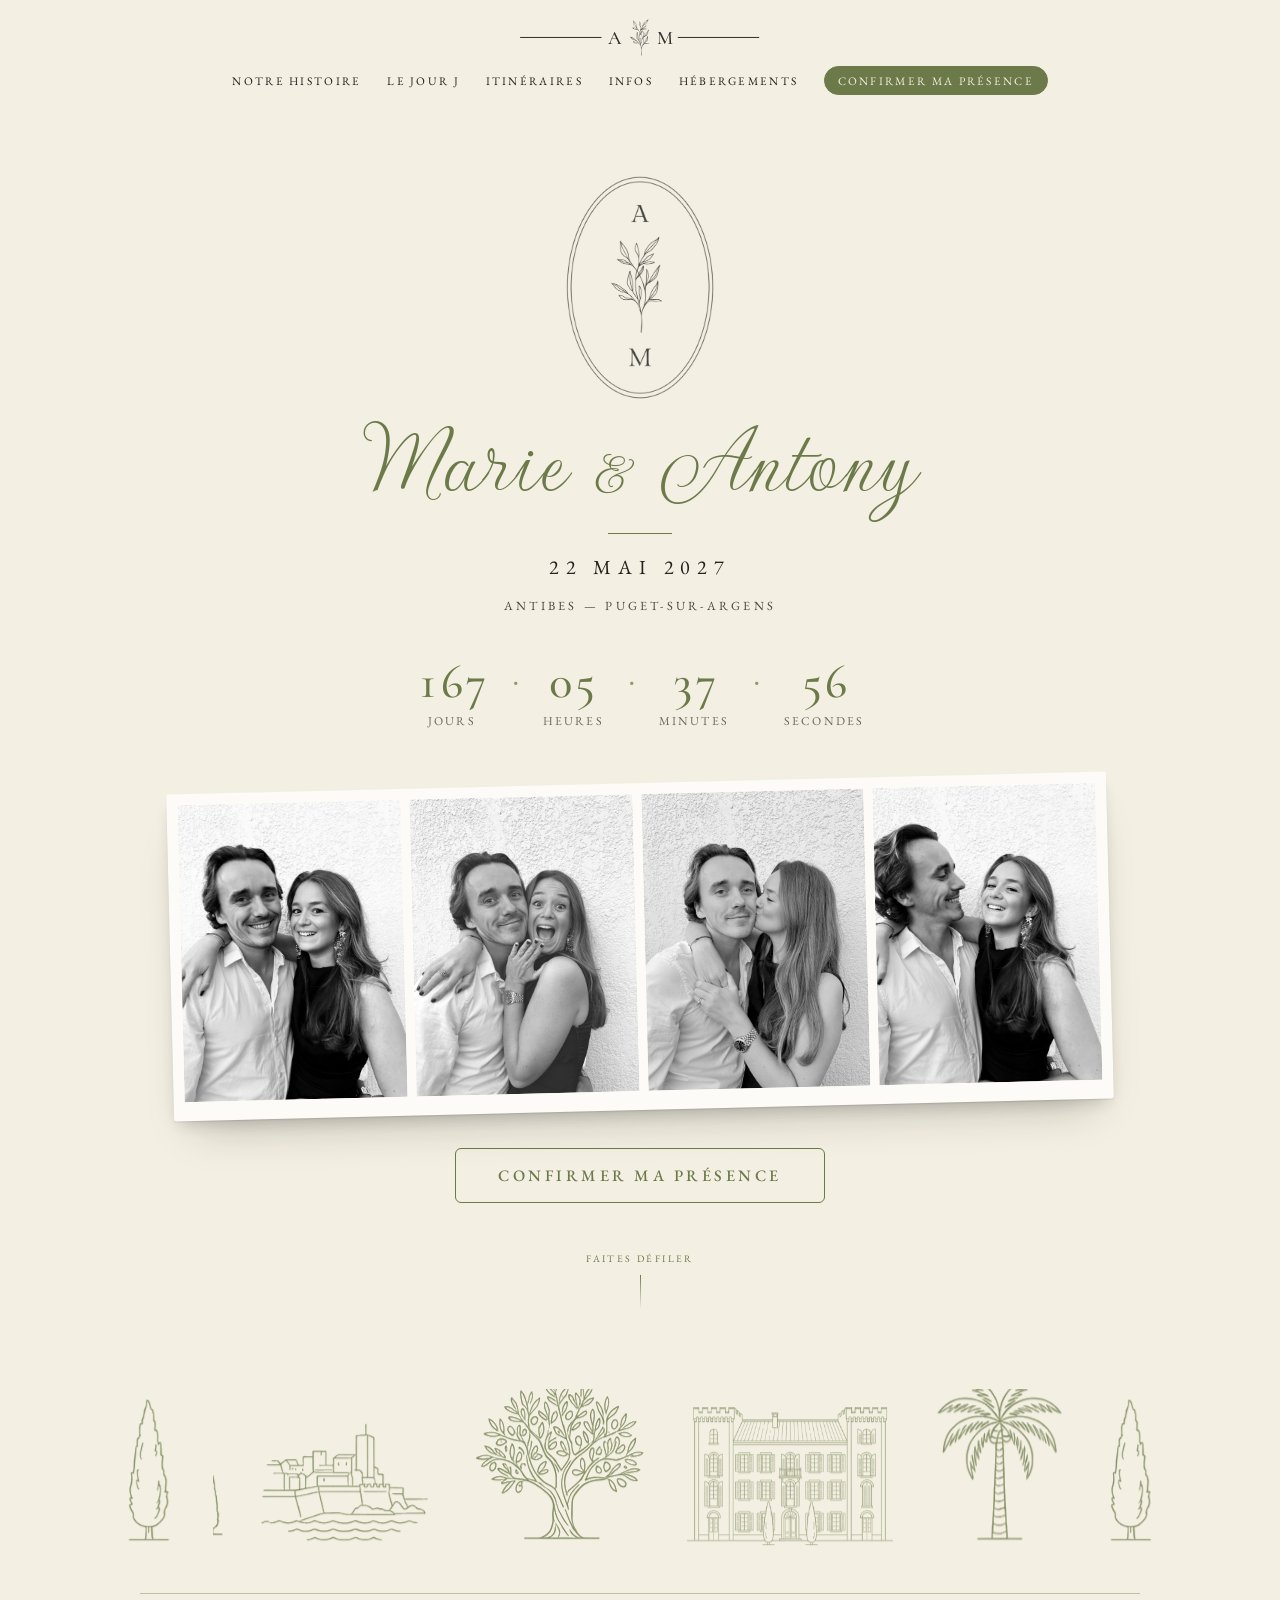
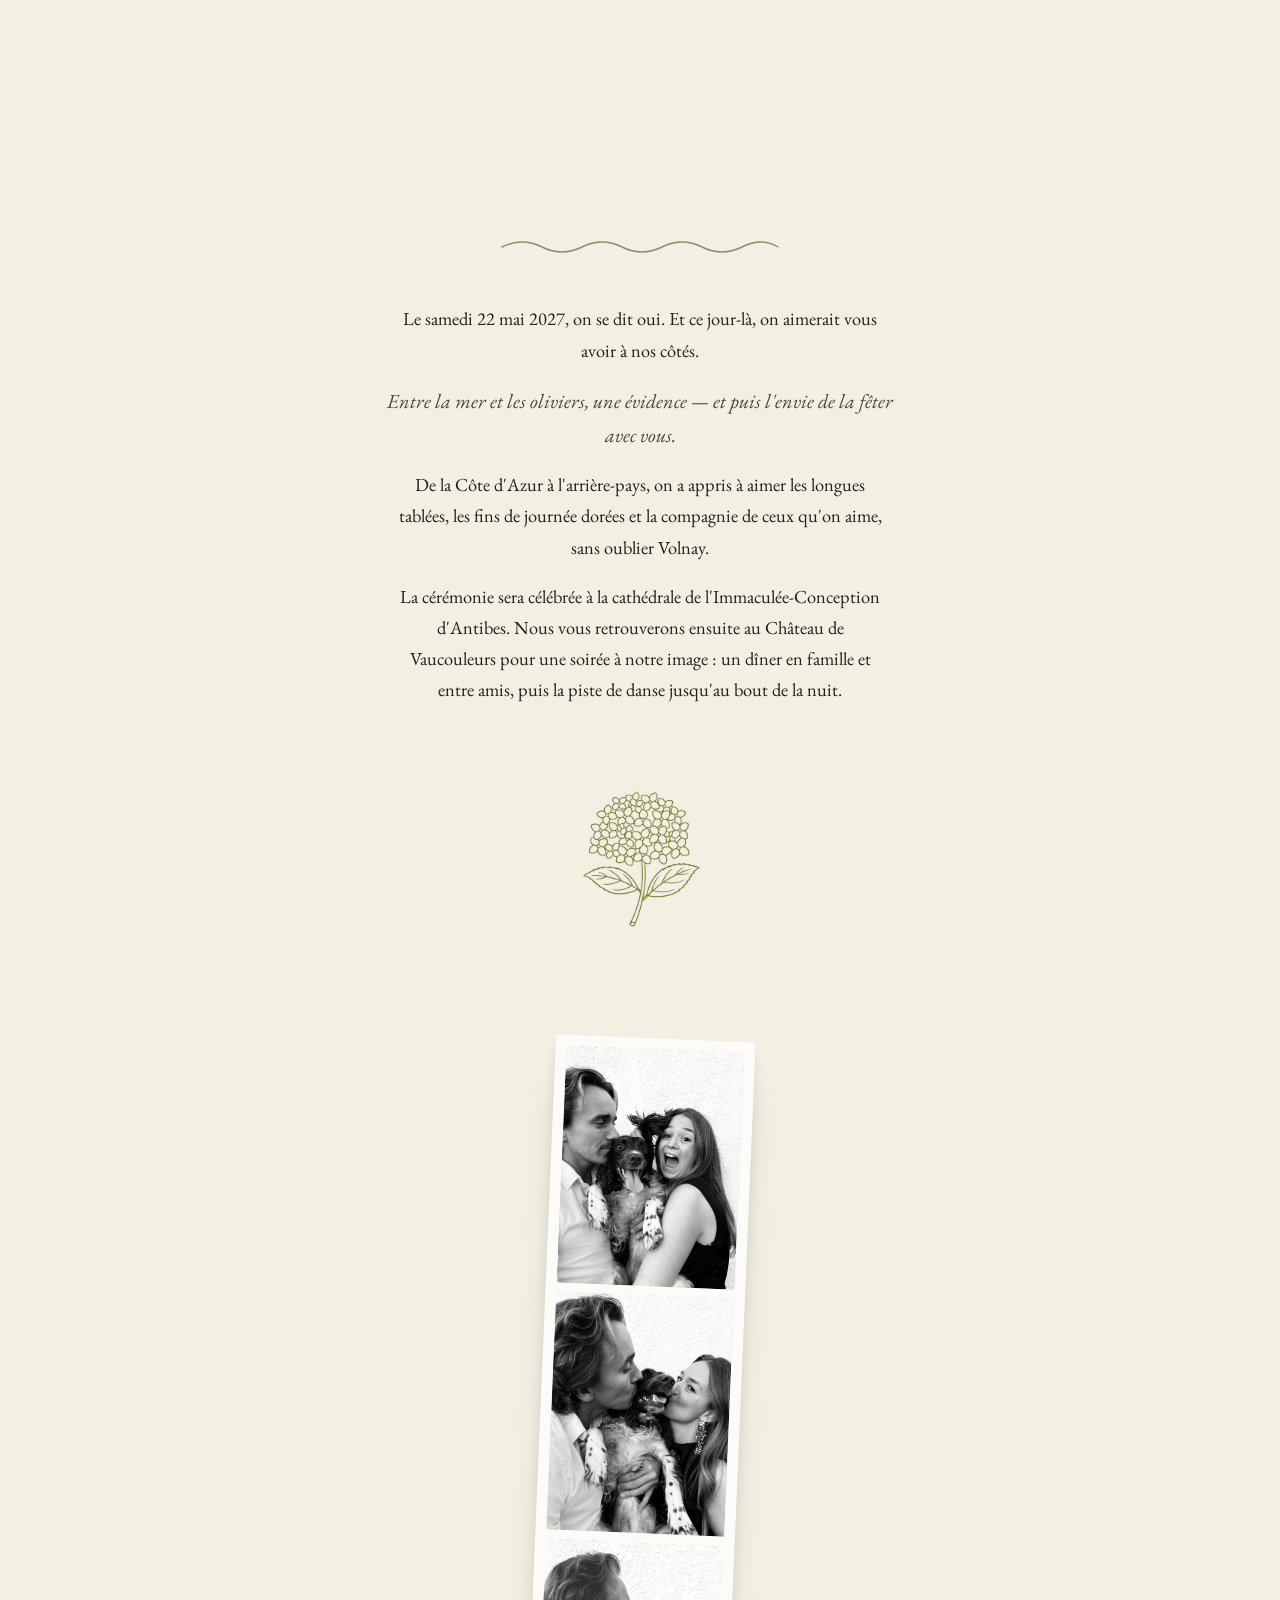
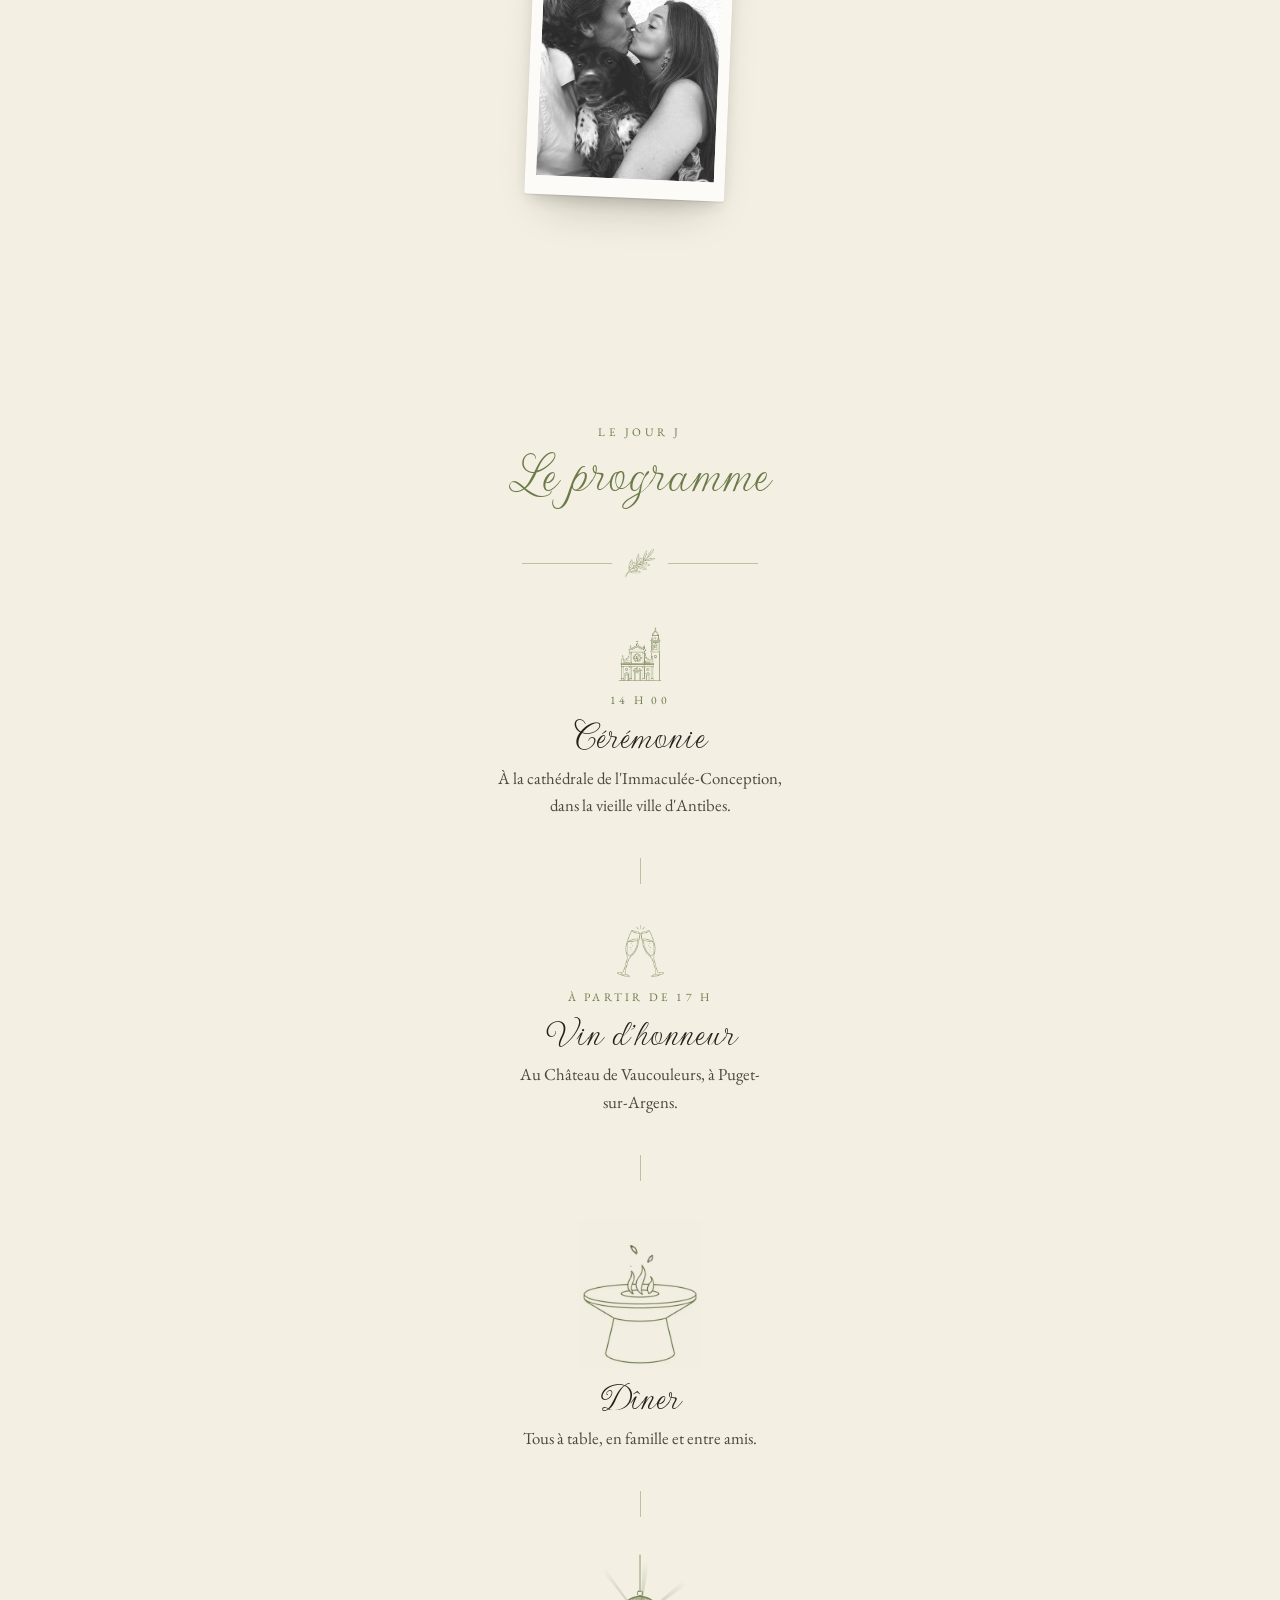
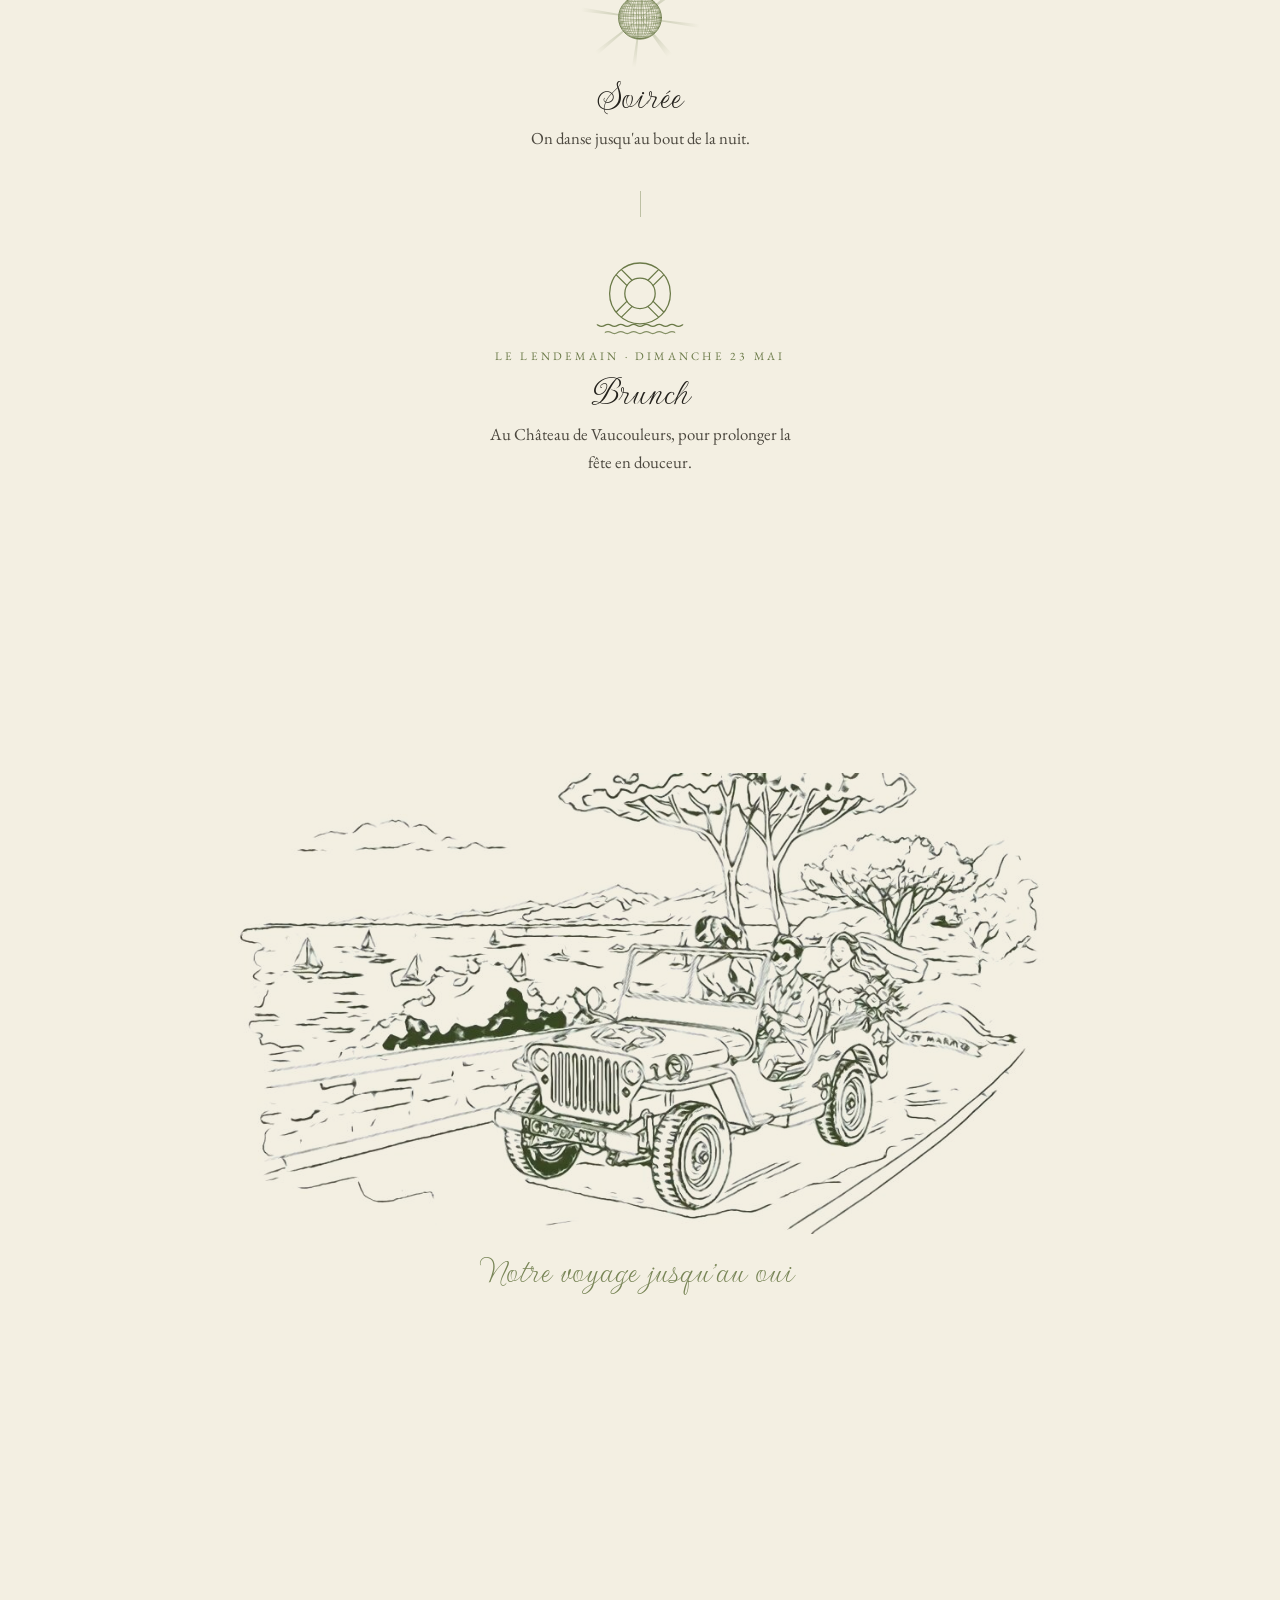
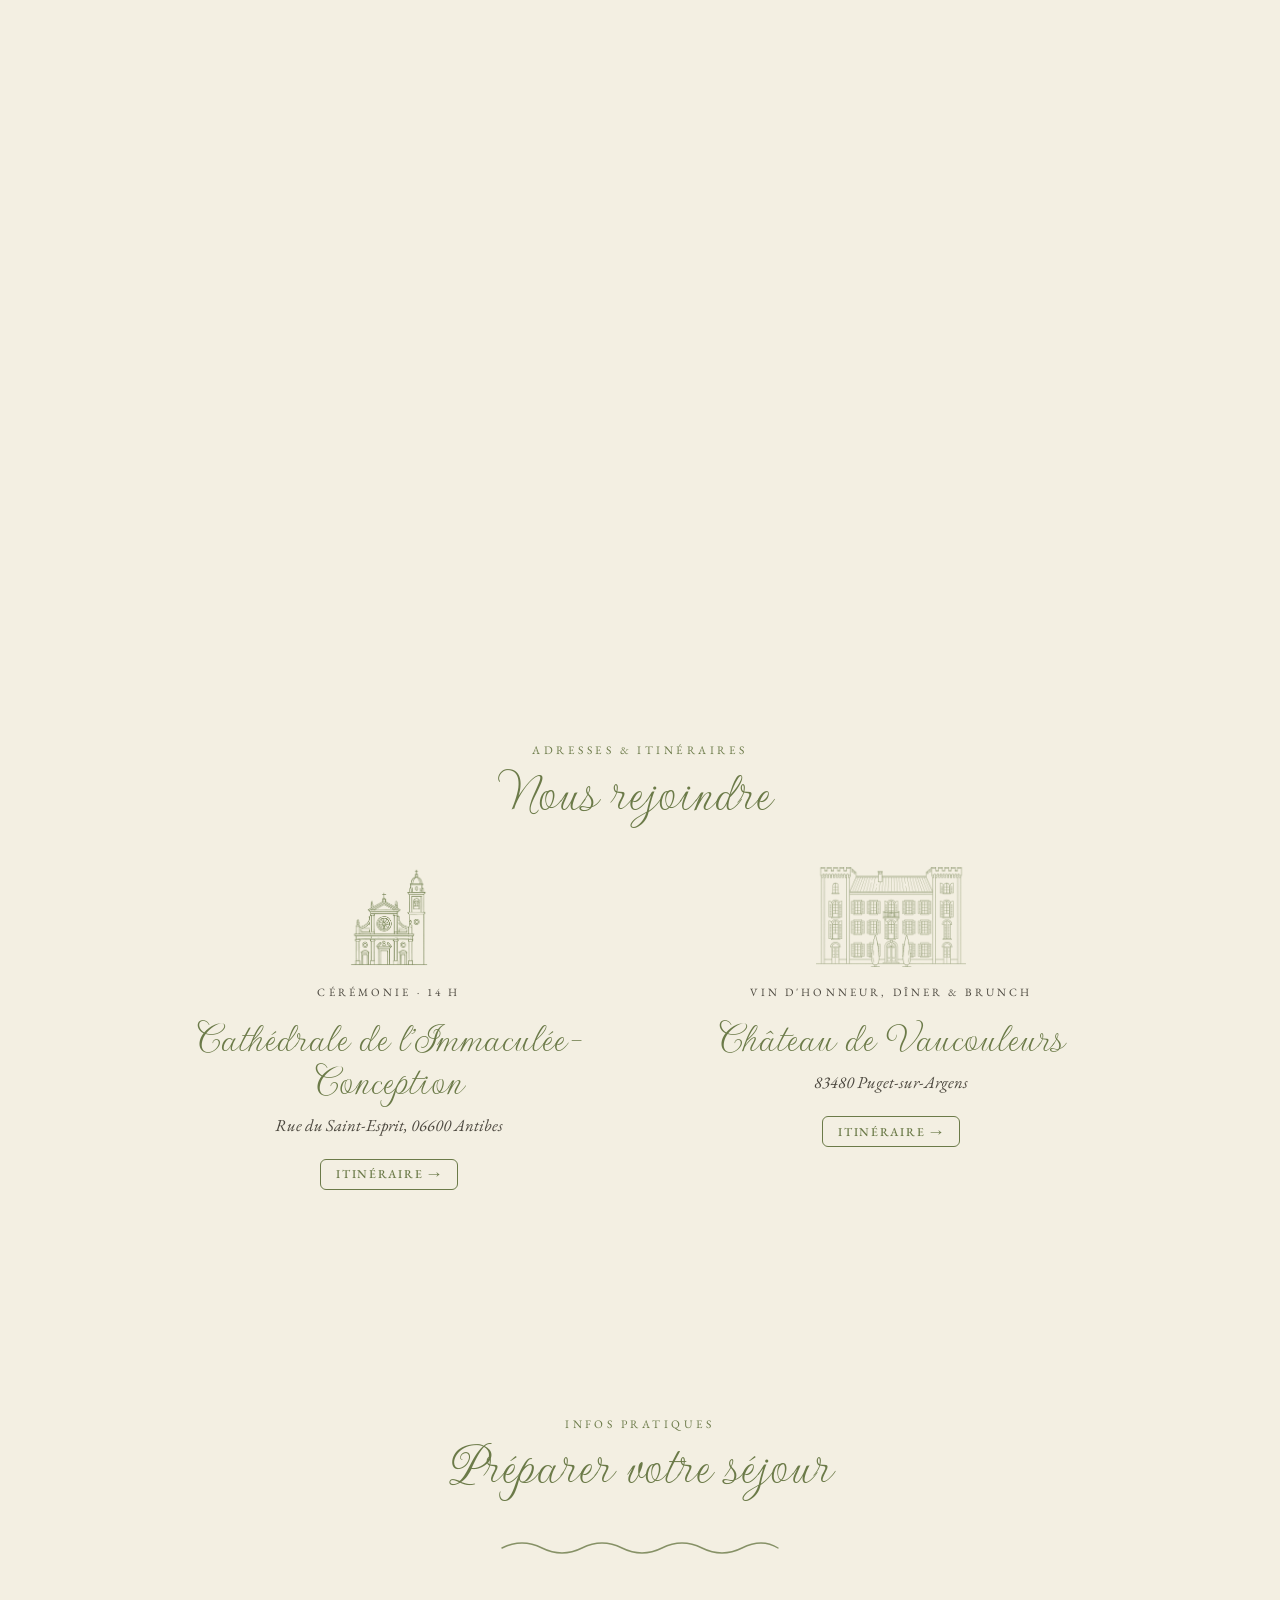
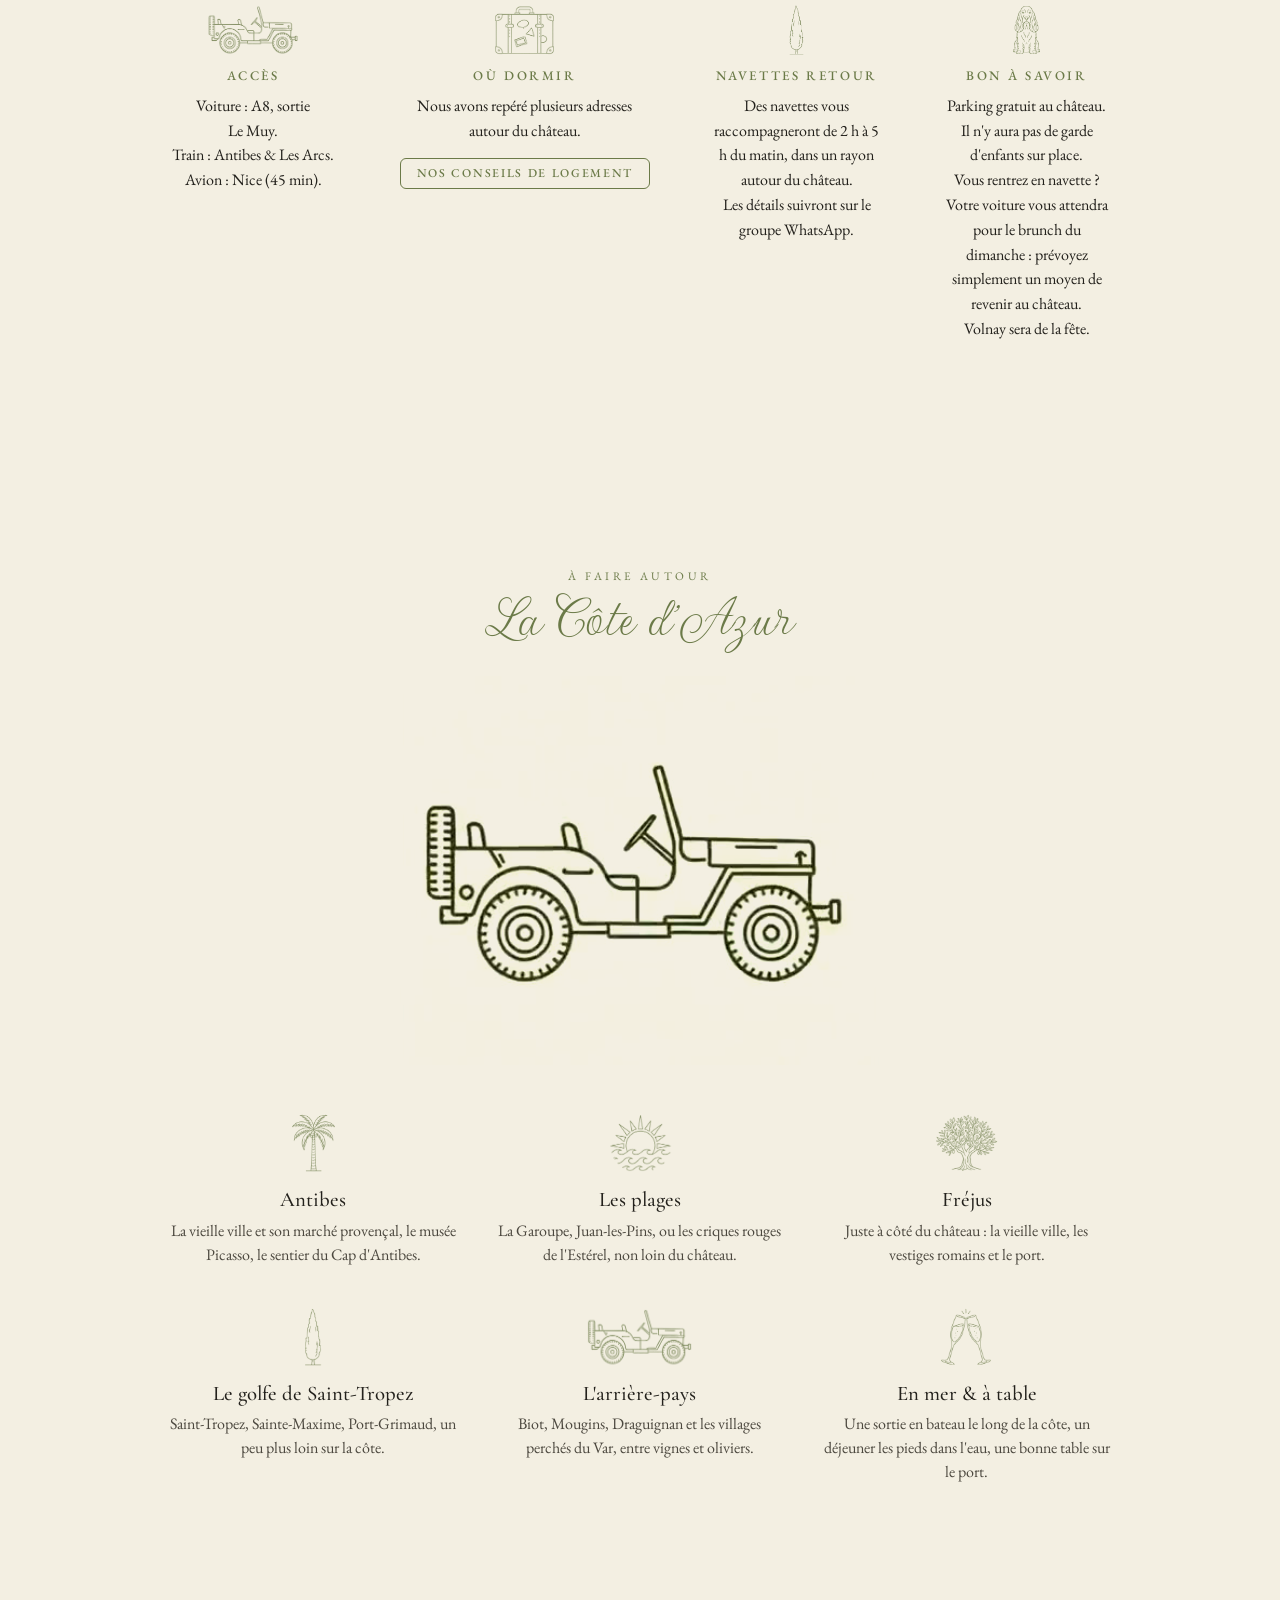
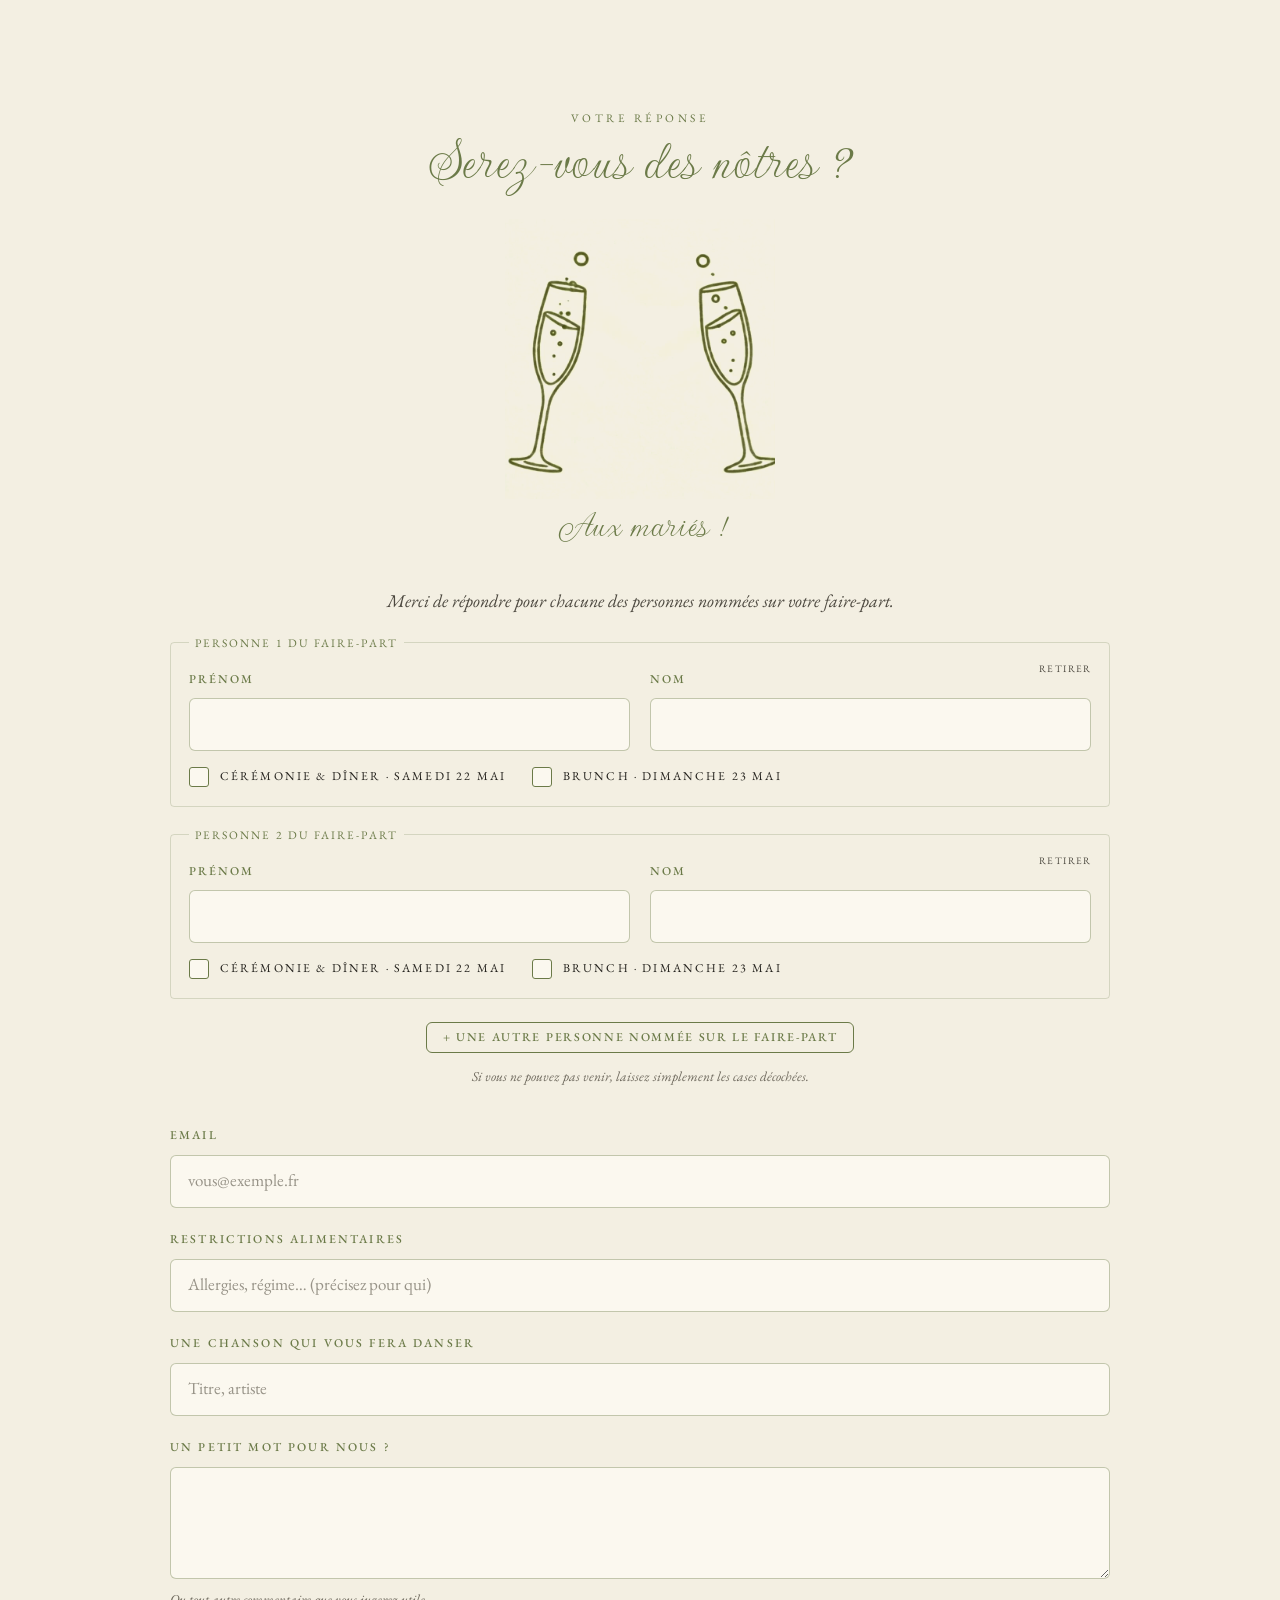
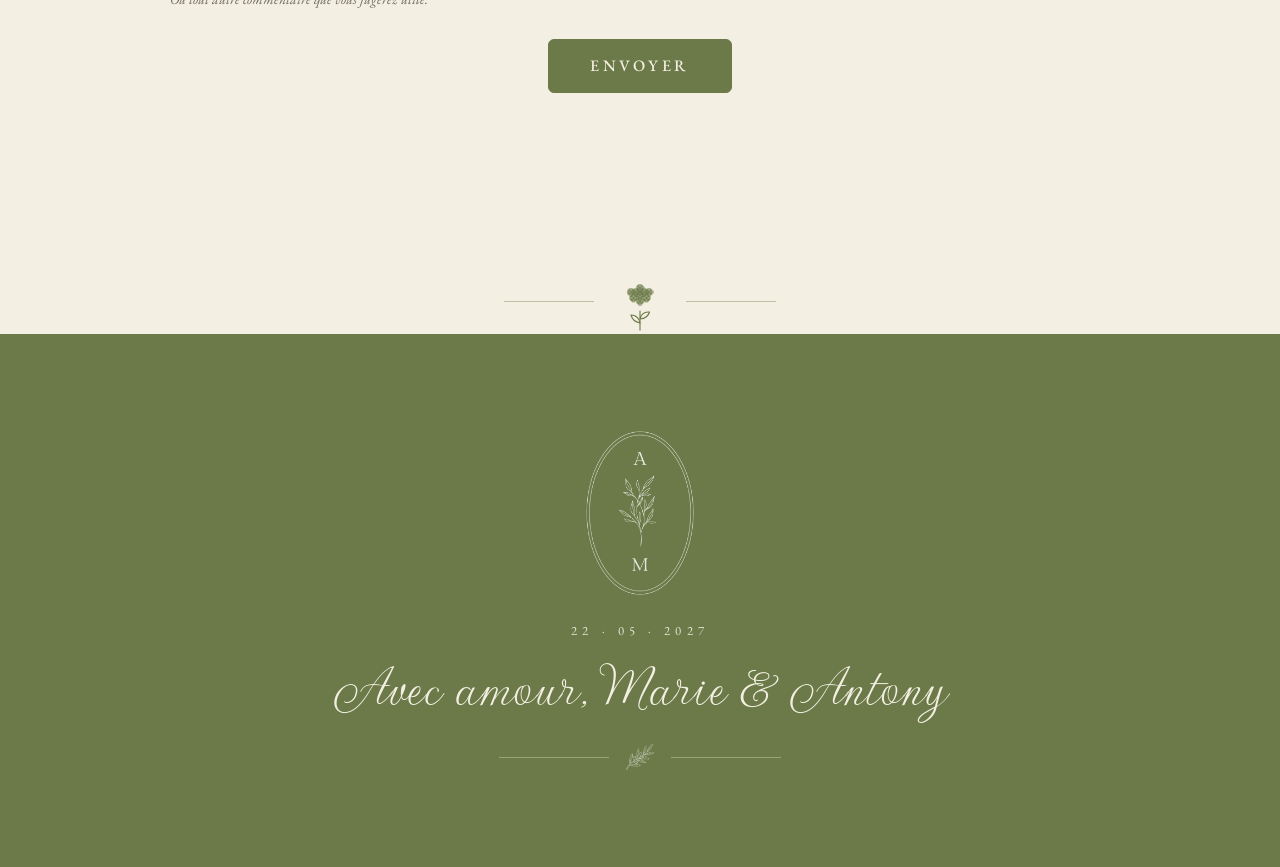
==== commit 832f42bb: "Hébergements (19 adresses avec photos), picto château, bouée du brunch, correctifs mobile - Hébergem" ====
--- a/index.html
+++ b/index.html
@@ -74,9 +74,6 @@
             mask-image: radial-gradient(ellipse 90% 84% at 50% 50%, #000 60%, transparent 100%); }
   .fs-hint { margin: 0; text-align: center; pointer-events: none; font-family: var(--font-script);
              color: var(--ma-olive); font-size: clamp(1.6rem,3.6vw,2.4rem); opacity: .9; }
-  @media (prefers-reduced-motion: reduce) {
-    .fs-track { height: auto; } .fs-sticky { position: static; height: auto; } .fs-box video { height: auto; }
-  }
   /* Mobile : on garde le scroll-scrub (sticky), on réduit juste la hauteur vidéo */
   @media (max-width: 760px) { .fs-box video { max-height: 62vh; } }
 
@@ -125,7 +122,6 @@
     .ihero__names .amp { display: block; font-size: .42em; line-height: 1.1; margin: 0; }
   }
   .ihero__rule { display: block; width: 64px; height: 1px; background: var(--ma-olive); opacity: .55; margin: clamp(.9rem, 2.4vw, 1.4rem) auto clamp(.8rem, 2vw, 1.1rem); }
-  .ifooter img.mono { width: clamp(84px, 10vw, 110px); }
   @media (prefers-reduced-motion: no-preference) {
     .ihero .r, .ihero .draw { transition-delay: var(--d, 0s); }
     html:not(.site-ready) .ihero .r { opacity: 0; transform: translateY(18px); }
@@ -170,6 +166,15 @@
   .hort-accent { width:72px; height:auto; margin:1.2rem auto .2rem; }
   .clip { width:100%; height:auto; display:block; mix-blend-mode:darken; }
   .prog__clip { width:auto; height:150px; margin:0 auto; }
+  /* filets entre les étapes du programme : centrés (ils partaient à gauche) */
+  .prog__link { align-self: center; }
+  .pprog { width: 96px; height: auto; color: var(--ma-olive); display: block; overflow: visible; }
+  .bouee .w1 { animation: wave 3.2s linear infinite; }
+  .bouee .w2 { animation: wave 4.4s linear infinite reverse; opacity: .8; }
+  .bouee .ring { transform-box: fill-box; transform-origin: 50% 100%; animation: bob 3.6s ease-in-out infinite; }
+  @keyframes wave { from { transform: translateX(0) } to { transform: translateX(16px) } }
+  @keyframes bob { 0%, 100% { transform: translateY(0) rotate(-2deg) } 50% { transform: translateY(-1.6px) rotate(2deg) } }
+  @media (prefers-reduced-motion: reduce) { .bouee .w1, .bouee .w2, .bouee .ring { animation: none; } }
   .disco { width: 132px; height: auto; color: var(--ma-olive); display: block; overflow: visible; margin-bottom: -10px; }
   .disco .beams { animation: beams 22s linear infinite; }
   .disco .beam { animation: beam 3.6s ease-in-out infinite; } .disco .b1 { animation-delay: .9s } .disco .b2 { animation-delay: 1.8s } .disco .b3 { animation-delay: 2.7s }
@@ -551,7 +556,7 @@
       <p class="prose prose--italic r r-2">Entre la mer et les oliviers, une évidence — et puis l'envie de la fêter avec vous.</p>
       <p class="prose r r-2">De la Côte d'Azur à l'arrière-pays, on a appris à aimer les longues tablées, les fins de journée dorées et la compagnie de ceux qu'on aime, sans oublier Volnay.</p>
       <p class="prose r r-3">La cérémonie sera célébrée à la cathédrale de l'Immaculée-Conception d'Antibes. Nous vous retrouverons ensuite au Château de Vaucouleurs pour une soirée à notre image : un dîner en famille et entre amis, puis la piste de danse jusqu'au bout de la nuit.</p>
-      <div class="vid vid--sm r" data-ani style="margin:1.4rem auto 0"><video class="clip" src="assets/video/hortensia.mp4" loop muted playsinline preload="metadata"></video></div>
+      <div class="vid vid--sm r" data-ani style="margin:1.4rem auto 0"><video class="clip" src="assets/video/hortensia.mp4" poster="assets/video/hortensia-poster.jpg" loop muted playsinline preload="metadata"></video></div>
       <div class="photobooth r r-2">
         <div class="booth booth--v" role="img" aria-label="Marie, Antony et Volnay au photomaton">
           <div class="booth__f" style="--i:0"><img src="assets/img/maton/maton-5.jpg" alt=""></div>
@@ -602,7 +607,7 @@
       <h2 class="script-mid r">La Côte d'Azur</h2>
       <div class="vid vid--md" data-scrub>
         <div class="vidcrop" style="aspect-ratio:888/720;--vw:144%;--vx:-22.1%">
-          <video src="assets/video/jeep.mp4" muted playsinline preload="auto"></video>
+          <video src="assets/video/jeep.mp4" poster="assets/video/jeep-poster.jpg" muted playsinline preload="auto"></video>
         </div>
       </div>
       <div class="todo" id="todo"></div>
@@ -614,7 +619,7 @@
       <h2 class="script-mid r">Serez-vous des nôtres&nbsp;?</h2>
       <div class="vid vid--sm" data-ani>
         <div class="vidcrop" style="aspect-ratio:692/720;--vw:185%;--vx:-42.5%">
-          <video src="assets/video/coupes.mp4" loop muted playsinline preload="metadata"></video>
+          <video src="assets/video/coupes.mp4" poster="assets/video/coupes-poster.jpg" loop muted playsinline preload="metadata"></video>
         </div>
         <div class="vid__cap">Aux mariés&nbsp;!</div>
       </div>
@@ -744,13 +749,16 @@
   /* boule disco de la soirée : facettes qui tournent + petits reflets */
   var DISCO = '<svg class="disco" viewBox="0 0 160 150" fill="none" stroke="currentColor" stroke-linecap="round" stroke-linejoin="round" aria-hidden="true"><defs><clipPath id="discoClip"><circle cx="80" cy="76" r="25.4"/></clipPath><linearGradient id="discoBeam" x1="0" y1="0" x2="1" y2="0"><stop offset="0" stop-color="currentColor" stop-opacity=".42"/><stop offset="1" stop-color="currentColor" stop-opacity="0"/></linearGradient></defs><g transform="translate(80 76)"><g class="beams"><polygon class="beam b0" points="0,0 73.3,-2.4 73.3,2.4" fill="url(#discoBeam)" stroke="none" transform="rotate(8)"/><polygon class="beam b1" points="0,0 58.4,-3.6 58.4,3.6" fill="url(#discoBeam)" stroke="none" transform="rotate(52)"/><polygon class="beam b2" points="0,0 60.9,-2.4 60.9,2.4" fill="url(#discoBeam)" stroke="none" transform="rotate(97)"/><polygon class="beam b3" points="0,0 68.4,-2.7 68.4,2.7" fill="url(#discoBeam)" stroke="none" transform="rotate(141)"/><polygon class="beam b0" points="0,0 72.2,-2.5 72.2,2.5" fill="url(#discoBeam)" stroke="none" transform="rotate(188)"/><polygon class="beam b1" points="0,0 73.4,-2.6 73.4,2.6" fill="url(#discoBeam)" stroke="none" transform="rotate(233)"/><polygon class="beam b2" points="0,0 67.6,-3.5 67.6,3.5" fill="url(#discoBeam)" stroke="none" transform="rotate(276)"/><polygon class="beam b3" points="0,0 69.0,-3.5 69.0,3.5" fill="url(#discoBeam)" stroke="none" transform="rotate(322)"/></g></g><path d="M80 0 V44" stroke-width=".9"/><rect x="77" y="44" width="6" height="5" rx="1" stroke-width=".9"/><circle cx="80" cy="76" r="26" stroke-width="1.1"/><g clip-path="url(#discoClip)" stroke-width=".55"><ellipse cx="80" cy="52" rx="10.0" ry="1.4"/><ellipse cx="80" cy="58" rx="18.8" ry="1.8"/><ellipse cx="80" cy="64" rx="23.1" ry="2.1"/><ellipse cx="80" cy="70" rx="25.3" ry="2.2"/><ellipse cx="80" cy="76" rx="26.0" ry="2.2"/><ellipse cx="80" cy="82" rx="25.3" ry="2.2"/><ellipse cx="80" cy="88" rx="23.1" ry="2.1"/><ellipse cx="80" cy="94" rx="18.8" ry="1.8"/><ellipse cx="80" cy="100" rx="10.0" ry="1.4"/><ellipse cx="80" cy="76" rx="0" ry="26"><animate attributeName="rx" values="0;26;0" keyTimes="0;.5;1" calcMode="spline" keySplines=".39 .575 .565 1;.47 0 .745 .715" dur="9s" begin="0.00s" repeatCount="indefinite"/></ellipse><ellipse cx="80" cy="76" rx="0" ry="26"><animate attributeName="rx" values="0;26;0" keyTimes="0;.5;1" calcMode="spline" keySplines=".39 .575 .565 1;.47 0 .745 .715" dur="9s" begin="-0.75s" repeatCount="indefinite"/></ellipse><ellipse cx="80" cy="76" rx="0" ry="26"><animate attributeName="rx" values="0;26;0" keyTimes="0;.5;1" calcMode="spline" keySplines=".39 .575 .565 1;.47 0 .745 .715" dur="9s" begin="-1.50s" repeatCount="indefinite"/></ellipse><ellipse cx="80" cy="76" rx="0" ry="26"><animate attributeName="rx" values="0;26;0" keyTimes="0;.5;1" calcMode="spline" keySplines=".39 .575 .565 1;.47 0 .745 .715" dur="9s" begin="-2.25s" repeatCount="indefinite"/></ellipse><ellipse cx="80" cy="76" rx="0" ry="26"><animate attributeName="rx" values="0;26;0" keyTimes="0;.5;1" calcMode="spline" keySplines=".39 .575 .565 1;.47 0 .745 .715" dur="9s" begin="-3.00s" repeatCount="indefinite"/></ellipse><ellipse cx="80" cy="76" rx="0" ry="26"><animate attributeName="rx" values="0;26;0" keyTimes="0;.5;1" calcMode="spline" keySplines=".39 .575 .565 1;.47 0 .745 .715" dur="9s" begin="-3.75s" repeatCount="indefinite"/></ellipse><ellipse cx="80" cy="76" rx="0" ry="26"><animate attributeName="rx" values="0;26;0" keyTimes="0;.5;1" calcMode="spline" keySplines=".39 .575 .565 1;.47 0 .745 .715" dur="9s" begin="-4.50s" repeatCount="indefinite"/></ellipse><ellipse cx="80" cy="76" rx="0" ry="26"><animate attributeName="rx" values="0;26;0" keyTimes="0;.5;1" calcMode="spline" keySplines=".39 .575 .565 1;.47 0 .745 .715" dur="9s" begin="-5.25s" repeatCount="indefinite"/></ellipse><ellipse cx="80" cy="76" rx="0" ry="26"><animate attributeName="rx" values="0;26;0" keyTimes="0;.5;1" calcMode="spline" keySplines=".39 .575 .565 1;.47 0 .745 .715" dur="9s" begin="-6.00s" repeatCount="indefinite"/></ellipse><ellipse cx="80" cy="76" rx="0" ry="26"><animate attributeName="rx" values="0;26;0" keyTimes="0;.5;1" calcMode="spline" keySplines=".39 .575 .565 1;.47 0 .745 .715" dur="9s" begin="-6.75s" repeatCount="indefinite"/></ellipse><ellipse cx="80" cy="76" rx="0" ry="26"><animate attributeName="rx" values="0;26;0" keyTimes="0;.5;1" calcMode="spline" keySplines=".39 .575 .565 1;.47 0 .745 .715" dur="9s" begin="-7.50s" repeatCount="indefinite"/></ellipse><ellipse cx="80" cy="76" rx="0" ry="26"><animate attributeName="rx" values="0;26;0" keyTimes="0;.5;1" calcMode="spline" keySplines=".39 .575 .565 1;.47 0 .745 .715" dur="9s" begin="-8.25s" repeatCount="indefinite"/></ellipse><rect class="gl" x="73.6" y="83.3" width="2.8" height="2.2" fill="currentColor" stroke="none" style="animation-delay:0.36s"/><rect class="gl" x="66.0" y="86.7" width="2.8" height="2.2" fill="currentColor" stroke="none" style="animation-delay:2.37s"/><rect class="gl" x="86.0" y="57.3" width="3.2" height="2.6" fill="currentColor" stroke="none" style="animation-delay:1.43s"/><rect class="gl" x="99.3" y="70.0" width="2.8" height="2.3" fill="currentColor" stroke="none" style="animation-delay:1.06s"/><rect class="gl" x="72.2" y="96.0" width="2.9" height="2.3" fill="currentColor" stroke="none" style="animation-delay:0.69s"/><rect class="gl" x="82.1" y="76.4" width="3.7" height="3.0" fill="currentColor" stroke="none" style="animation-delay:2.68s"/><rect class="gl" x="71.4" y="60.3" width="3.6" height="2.9" fill="currentColor" stroke="none" style="animation-delay:3.16s"/><rect class="gl" x="95.9" y="81.7" width="2.9" height="2.3" fill="currentColor" stroke="none" style="animation-delay:2.55s"/><rect class="gl" x="89.1" y="59.9" width="3.4" height="2.7" fill="currentColor" stroke="none" style="animation-delay:0.70s"/><rect class="gl" x="56.9" y="66.8" width="3.0" height="2.4" fill="currentColor" stroke="none" style="animation-delay:1.27s"/><rect class="gl" x="85.0" y="89.9" width="3.8" height="3.0" fill="currentColor" stroke="none" style="animation-delay:3.12s"/><rect class="gl" x="69.2" y="59.1" width="3.3" height="2.7" fill="currentColor" stroke="none" style="animation-delay:1.75s"/><rect class="gl" x="86.8" y="55.5" width="2.8" height="2.3" fill="currentColor" stroke="none" style="animation-delay:2.95s"/><rect class="gl" x="83.4" y="83.8" width="2.7" height="2.2" fill="currentColor" stroke="none" style="animation-delay:1.28s"/><rect class="gl" x="97.4" y="81.1" width="3.8" height="3.0" fill="currentColor" stroke="none" style="animation-delay:0.63s"/><rect class="gl" x="76.3" y="88.6" width="3.1" height="2.5" fill="currentColor" stroke="none" style="animation-delay:2.52s"/><rect class="gl" x="81.5" y="56.7" width="2.7" height="2.2" fill="currentColor" stroke="none" style="animation-delay:3.15s"/><rect class="gl" x="60.6" y="60.1" width="3.0" height="2.4" fill="currentColor" stroke="none" style="animation-delay:2.28s"/><rect class="gl" x="95.0" y="73.3" width="3.2" height="2.6" fill="currentColor" stroke="none" style="animation-delay:2.52s"/><rect class="gl" x="67.9" y="68.3" width="3.3" height="2.7" fill="currentColor" stroke="none" style="animation-delay:2.04s"/><rect class="gl" x="61.3" y="84.9" width="3.4" height="2.7" fill="currentColor" stroke="none" style="animation-delay:3.11s"/><rect class="gl" x="90.8" y="62.7" width="3.5" height="2.8" fill="currentColor" stroke="none" style="animation-delay:3.15s"/><rect class="gl" x="72.7" y="64.4" width="2.8" height="2.2" fill="currentColor" stroke="none" style="animation-delay:0.14s"/><rect class="gl" x="57.4" y="79.9" width="2.8" height="2.3" fill="currentColor" stroke="none" style="animation-delay:0.62s"/><rect class="gl" x="93.7" y="65.1" width="2.8" height="2.3" fill="currentColor" stroke="none" style="animation-delay:1.46s"/><rect class="gl" x="87.3" y="75.3" width="3.6" height="2.9" fill="currentColor" stroke="none" style="animation-delay:1.28s"/><rect class="gl" x="79.6" y="84.6" width="3.2" height="2.5" fill="currentColor" stroke="none" style="animation-delay:2.29s"/><rect class="gl" x="77.1" y="57.4" width="2.7" height="2.2" fill="currentColor" stroke="none" style="animation-delay:2.51s"/><rect class="gl" x="87.5" y="78.3" width="2.8" height="2.2" fill="currentColor" stroke="none" style="animation-delay:2.73s"/><rect class="gl" x="60.7" y="71.1" width="2.8" height="2.2" fill="currentColor" stroke="none" style="animation-delay:1.22s"/><rect class="gl" x="69.2" y="70.8" width="3.5" height="2.8" fill="currentColor" stroke="none" style="animation-delay:1.73s"/><rect class="gl" x="66.2" y="87.4" width="3.5" height="2.8" fill="currentColor" stroke="none" style="animation-delay:2.65s"/><rect class="gl" x="56.2" y="79.6" width="3.7" height="2.9" fill="currentColor" stroke="none" style="animation-delay:0.83s"/><rect class="gl" x="64.5" y="89.2" width="3.0" height="2.4" fill="currentColor" stroke="none" style="animation-delay:1.28s"/></g><g fill="currentColor" stroke="none"><path class="spark" style="animation-delay:0.00s" transform="translate(30 58) scale(1.00)" d="M0 -4.5 L.9 -.9 L4.5 0 L.9 .9 L0 4.5 L-.9 .9 L-4.5 0 L-.9 -.9Z"/><path class="spark" style="animation-delay:0.45s" transform="translate(132 50) scale(0.85)" d="M0 -4.5 L.9 -.9 L4.5 0 L.9 .9 L0 4.5 L-.9 .9 L-4.5 0 L-.9 -.9Z"/><path class="spark" style="animation-delay:0.90s" transform="translate(118 112) scale(0.70)" d="M0 -4.5 L.9 -.9 L4.5 0 L.9 .9 L0 4.5 L-.9 .9 L-4.5 0 L-.9 -.9Z"/><path class="spark" style="animation-delay:1.35s" transform="translate(40 118) scale(0.80)" d="M0 -4.5 L.9 -.9 L4.5 0 L.9 .9 L0 4.5 L-.9 .9 L-4.5 0 L-.9 -.9Z"/><path class="spark" style="animation-delay:1.80s" transform="translate(146 88) scale(0.60)" d="M0 -4.5 L.9 -.9 L4.5 0 L.9 .9 L0 4.5 L-.9 .9 L-4.5 0 L-.9 -.9Z"/><path class="spark" style="animation-delay:2.25s" transform="translate(18 92) scale(0.55)" d="M0 -4.5 L.9 -.9 L4.5 0 L.9 .9 L0 4.5 L-.9 .9 L-4.5 0 L-.9 -.9Z"/><path class="spark" style="animation-delay:2.70s" transform="translate(100 26) scale(0.55)" d="M0 -4.5 L.9 -.9 L4.5 0 L.9 .9 L0 4.5 L-.9 .9 L-4.5 0 L-.9 -.9Z"/><path class="spark" style="animation-delay:3.15s" transform="translate(58 30) scale(0.50)" d="M0 -4.5 L.9 -.9 L4.5 0 L.9 .9 L0 4.5 L-.9 .9 L-4.5 0 L-.9 -.9Z"/></g></svg>';
 
+  /* bouée du brunch (piscine du château) : les vaguelettes glissent, la bouée tangue */
+  var BOUEE = '<svg class="pprog bouee" viewBox="0 0 120 104" fill="none" stroke="currentColor" stroke-width="1.6" stroke-linecap="round" stroke-linejoin="round" aria-hidden="true"><defs><clipPath id="boueeWater"><rect x="0" y="0" width="120" height="87.5"/></clipPath><clipPath id="boueeW1"><rect x="6" y="78" width="108" height="16"/></clipPath><clipPath id="boueeW2"><rect x="16" y="88" width="88" height="16"/></clipPath></defs><g clip-path="url(#boueeWater)"><g class="ring"><circle cx="60" cy="48" r="38"/><circle cx="60" cy="48" r="19"/><path d="M76.5 58.0 L89.7 71.2 M70.0 64.5 L83.2 77.7 M50.0 64.5 L36.8 77.7 M43.5 58.0 L30.3 71.2 M43.5 38.0 L30.3 24.8 M50.0 31.5 L36.8 18.3 M70.0 31.5 L83.2 18.3 M76.5 38.0 L89.7 24.8"/></g></g><g clip-path="url(#boueeW1)"><path class="w1" d="M-32 88 q4.0 -2.6 8 0 q4.0 2.6 8 0 q4.0 -2.6 8 0 q4.0 2.6 8 0 q4.0 -2.6 8 0 q4.0 2.6 8 0 q4.0 -2.6 8 0 q4.0 2.6 8 0 q4.0 -2.6 8 0 q4.0 2.6 8 0 q4.0 -2.6 8 0 q4.0 2.6 8 0 q4.0 -2.6 8 0 q4.0 2.6 8 0 q4.0 -2.6 8 0 q4.0 2.6 8 0 q4.0 -2.6 8 0 q4.0 2.6 8 0 q4.0 -2.6 8 0 q4.0 2.6 8 0 q4.0 -2.6 8 0 q4.0 2.6 8 0 q4.0 -2.6 8 0"/></g><g clip-path="url(#boueeW2)"><path class="w2" d="M-32 97 q4.0 -2.6 8 0 q4.0 2.6 8 0 q4.0 -2.6 8 0 q4.0 2.6 8 0 q4.0 -2.6 8 0 q4.0 2.6 8 0 q4.0 -2.6 8 0 q4.0 2.6 8 0 q4.0 -2.6 8 0 q4.0 2.6 8 0 q4.0 -2.6 8 0 q4.0 2.6 8 0 q4.0 -2.6 8 0 q4.0 2.6 8 0 q4.0 -2.6 8 0 q4.0 2.6 8 0 q4.0 -2.6 8 0 q4.0 2.6 8 0 q4.0 -2.6 8 0 q4.0 2.6 8 0 q4.0 -2.6 8 0 q4.0 2.6 8 0 q4.0 -2.6 8 0"/></g></svg>';
+
   var DATA = {
     programme: [
       { icon: 'cathedrale-antibes', time: '14 h 00', name: 'Cérémonie', desc: "À la cathédrale de l'Immaculée-Conception, dans la vieille ville d'Antibes." },
       { icon: 'coupes', time: 'À partir de 17 h', name: "Vin d'honneur", desc: "Au Château de Vaucouleurs, à Puget-sur-Argens." },
       { icon: 'couronne-olivier', clip: 'brasero', time: '', name: 'Dîner', desc: "Tous à table, en famille et entre amis." },
       { svg: DISCO, time: '', name: 'Soirée', desc: "On danse jusqu'au bout de la nuit." },
-      { icon: 'soleil-mer', time: 'Le lendemain · dimanche 23 mai', name: 'Brunch', desc: "Au Château de Vaucouleurs, pour prolonger la fête en douceur." }
+      { svg: BOUEE, time: 'Le lendemain · dimanche 23 mai', name: 'Brunch', desc: "Au Château de Vaucouleurs, pour prolonger la fête en douceur." }
     ],
     lieux: [
       { kicker: 'Cérémonie · 14 h', icon: 'cathedrale-antibes', name: "Cathédrale de l'Immaculée-Conception", addr: "Rue du Saint-Esprit, 06600 Antibes", maps: 'https://maps.google.com/?q=Cath%C3%A9drale+Antibes' },
@@ -776,7 +784,7 @@
 
   (function(){ var b=document.getElementById('prog'),h='';
     DATA.programme.forEach(function(p,i){ if(i>0)h+='<span class="prog__link" aria-hidden="true"></span>';
-      var media=p.svg?p.svg:p.clip?'<video class="clip prog__clip" src="assets/video/'+p.clip+'.mp4" loop muted playsinline preload="metadata"></video>':'<img class="draw" src="'+icon(p.icon)+'" alt="">';
+      var media=p.svg?p.svg:p.clip?'<video class="clip prog__clip" src="assets/video/'+p.clip+'.mp4" poster="assets/video/'+p.clip+'-poster.jpg" loop muted playsinline preload="metadata"></video>':'<img class="draw" src="'+icon(p.icon)+'" alt="">';
       h+='<div class="prog__item r">'+media+(p.time?'<span class="prog__time">'+p.time+'</span>':'')+'<span class="prog__name">'+p.name+'</span><p class="prog__desc">'+p.desc+'</p></div>'; });
     b.innerHTML=h;
     if(reduce) [].forEach.call(b.querySelectorAll('svg.disco'),function(d){ if(d.pauseAnimations) d.pauseAnimations(); }); })();
@@ -804,7 +812,9 @@
 
   /* RSVP : un bloc par invité (prénom, nom, présence samedi / brunch), envoi par Formsubmit */
   (function(){ var form=document.getElementById('rsvp-form'), list=document.getElementById('guests'), tpl=document.getElementById('guest-tpl');
-    var RSVP_TO='gageonnet.marie@gmail.com', err=document.getElementById('rsvp-err');
+    /* RSVP_SCRIPT : adresse du script Google (mails aux couleurs du site + onglet « Réponses RSVP »).
+       Vide = envoi de secours par FormSubmit vers RSVP_TO. */
+    var RSVP_SCRIPT='', RSVP_TO='gageonnet.marie@gmail.com', err=document.getElementById('rsvp-err');
     var MAX=4, addBtn=document.getElementById('add-guest');
     function renumber(){ [].forEach.call(list.children,function(g,i){ g.querySelector('.guest__n').textContent=i+1; g.querySelector('.guest__rm').hidden=(list.children.length===1); });
       addBtn.parentNode.hidden=(list.children.length>=MAX); }
@@ -825,6 +835,14 @@
       data['Email']=form.email.value; data['Restrictions alimentaires']=form.regime.value; data['Chanson']=form.chanson.value; data['Petit mot']=form.mot.value;
       data._subject='RSVP mariage — '+first+(guests.length>1?' (+'+(guests.length-1)+')':''); data._template='table'; data._replyto=form.email.value; data._honey=form._honey.value;
       btn.disabled=true;
+      if(RSVP_SCRIPT){
+        var payload={ persons:guests.map(function(g){ var v=function(k){ return g.querySelector('[data-k='+k+']'); };
+            return { prenom:v('prenom').value, nom:v('nom').value, samedi:v('samedi').checked, brunch:v('brunch').checked }; }),
+          email:form.email.value, regime:form.regime.value, chanson:form.chanson.value, mot:form.mot.value, website:form._honey.value };
+        /* text/plain : requête « simple », pas de pré-vérification CORS côté Google */
+        fetch(RSVP_SCRIPT,{method:'POST',headers:{'Content-Type':'text/plain;charset=utf-8'},body:JSON.stringify(payload)})
+          .then(function(r){ return r.json(); }).then(function(j){ if(j && j.ok) thanks(); else fail(); }).catch(fail);
+        return; }
       fetch('https://formsubmit.co/ajax/'+RSVP_TO,{method:'POST',headers:{'Content-Type':'application/json',Accept:'application/json'},body:JSON.stringify(data)})
         .then(function(r){ return r.json(); }).then(function(j){ if(j && (j.success===true||j.success==='true')) thanks(); else fail(); }).catch(fail); }); })();
 
@@ -858,7 +876,7 @@
   (function(){
     var film=document.getElementById('film'), track=document.querySelector('.fs-track');
     var clips=[].slice.call(document.querySelectorAll('[data-scrub] video'));
-    if(reduce){ var all=clips.slice(); if(film) all.push(film); all.forEach(function(v){ v.loop=true; v.muted=true; v.play().catch(function(){}); }); return; }
+    /* pas d'exception « réduire les animations » : le film n'avance que si l'on fait défiler, il ne joue jamais tout seul */
     var items=[];
     if(film&&track){ items.push({v:film, prog:function(){ var r=track.getBoundingClientRect(), t=r.height-window.innerHeight; return t>0?Math.min(1,Math.max(0,-r.top/t)):0; }}); }
     clips.forEach(function(v){ var box=v.closest('[data-scrub]'); items.push({v:v, prog:function(){ var r=box.getBoundingClientRect(), vh=window.innerHeight; return Math.min(1,Math.max(0,(vh-r.top)/(vh+r.height))); }}); });
--- a/ds/site-illustre.css
+++ b/ds/site-illustre.css
@@ -130,7 +130,7 @@
 
 /* ---------- Footer ---------- */
 .ifooter { background: var(--ma-olive); color: var(--ma-ivory); text-align: center; padding-block: clamp(3.5rem,8vw,6rem); }
-.ifooter img.mono { width: clamp(120px,18vw,180px); margin: 0 auto 1.5rem; filter: brightness(0) invert(1); opacity: 0.92; }
+.ifooter img.mono { width: clamp(84px,10vw,110px); margin: 0 auto 1.5rem; filter: brightness(0) invert(1); opacity: 0.92; }
 .ifooter .date { font-family: var(--font-caps); text-transform: uppercase; letter-spacing: 0.4em; font-size: 0.8rem; opacity: 0.9; }
 .ifooter .sign { font-family: var(--font-script); font-size: clamp(2.6rem,6vw,3.8rem); line-height: 1; margin: 0.8rem 0 1.6rem; }
 .ifooter .garland { display: flex; align-items: center; justify-content: center; gap: 1rem; opacity: 0.85; }
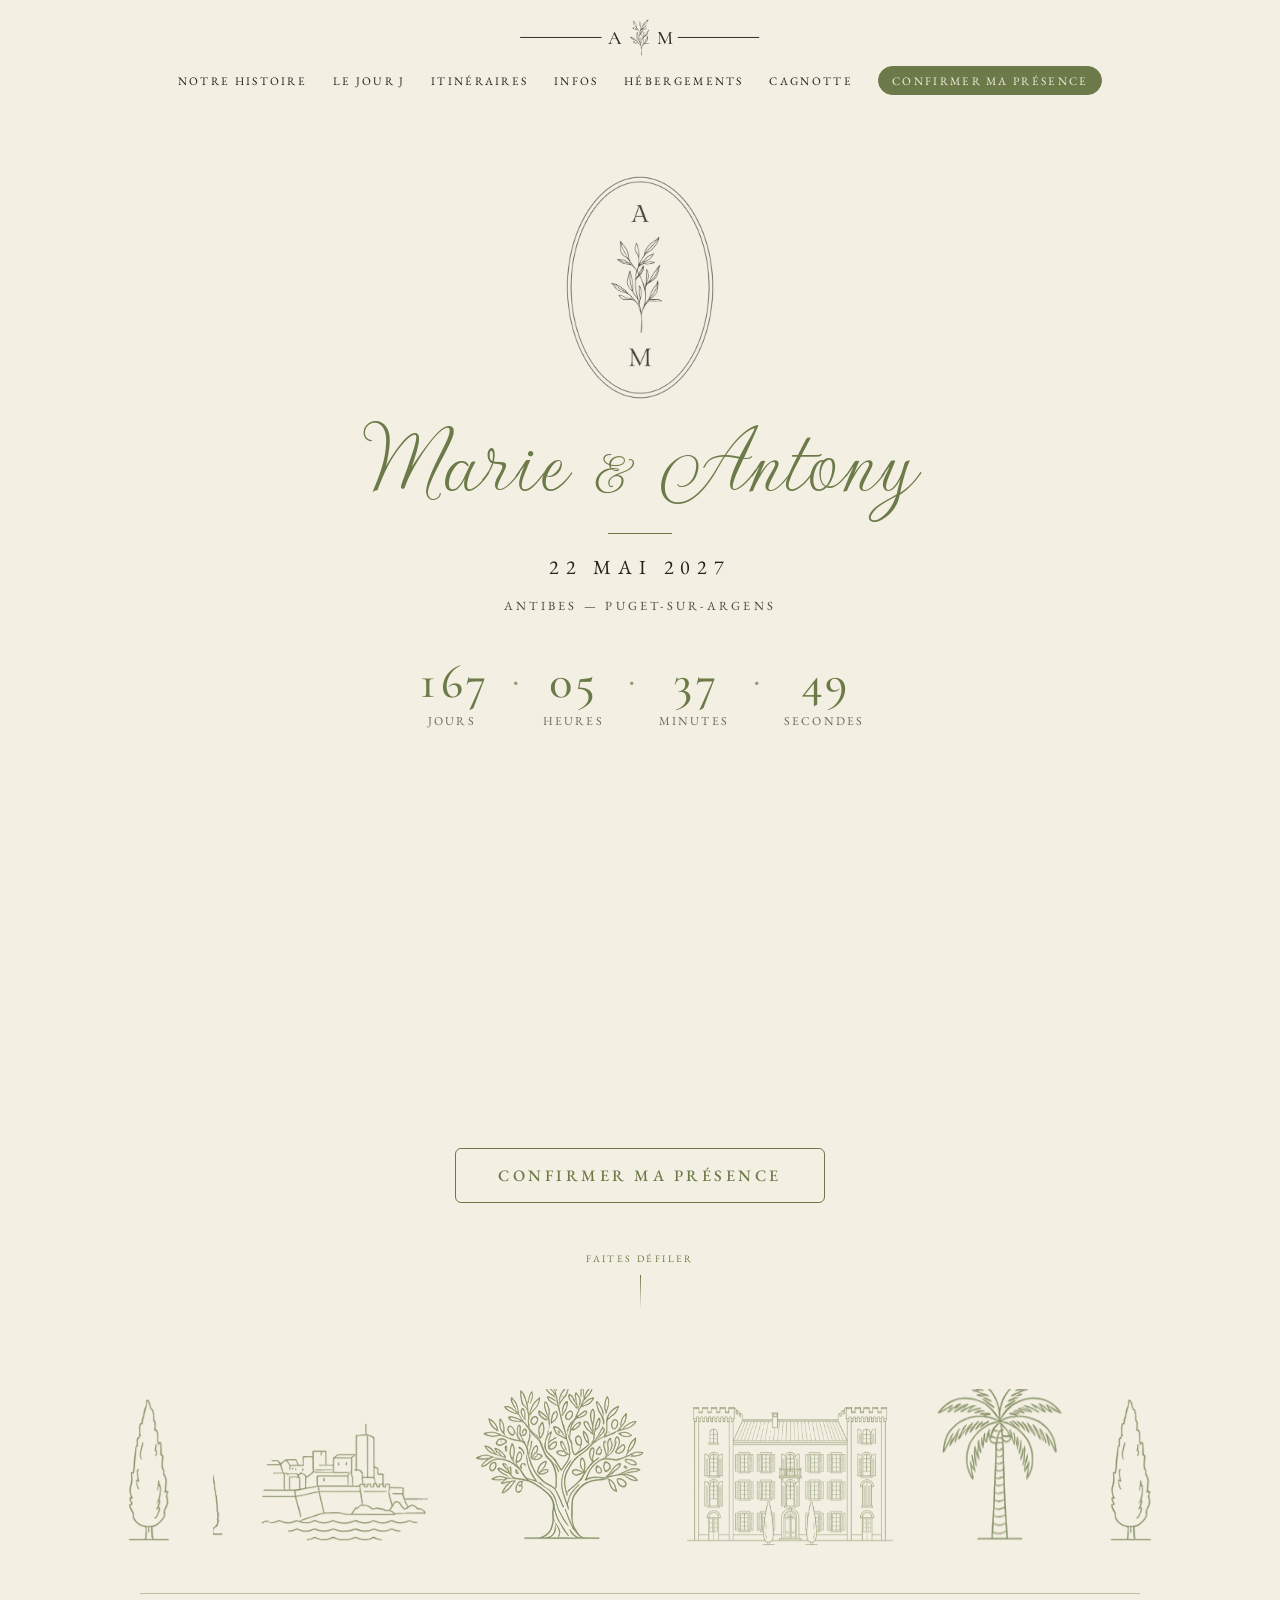
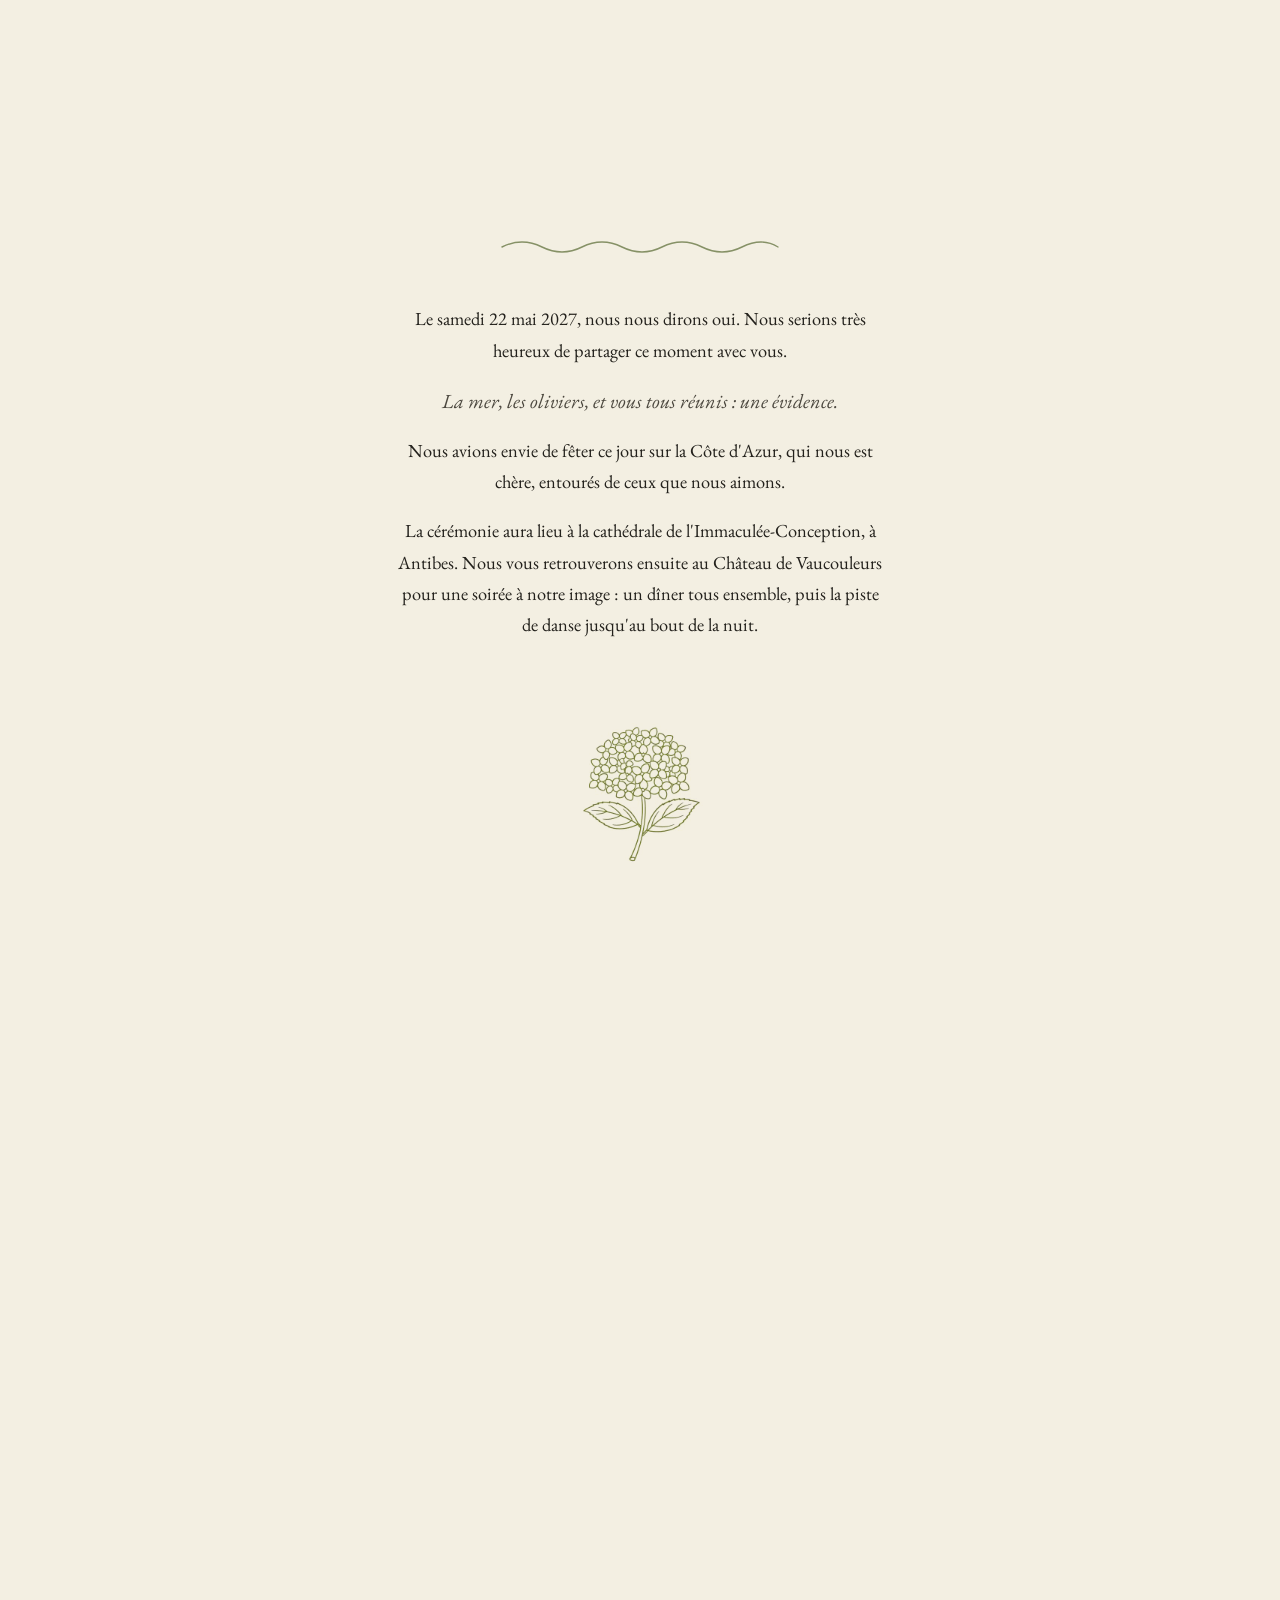
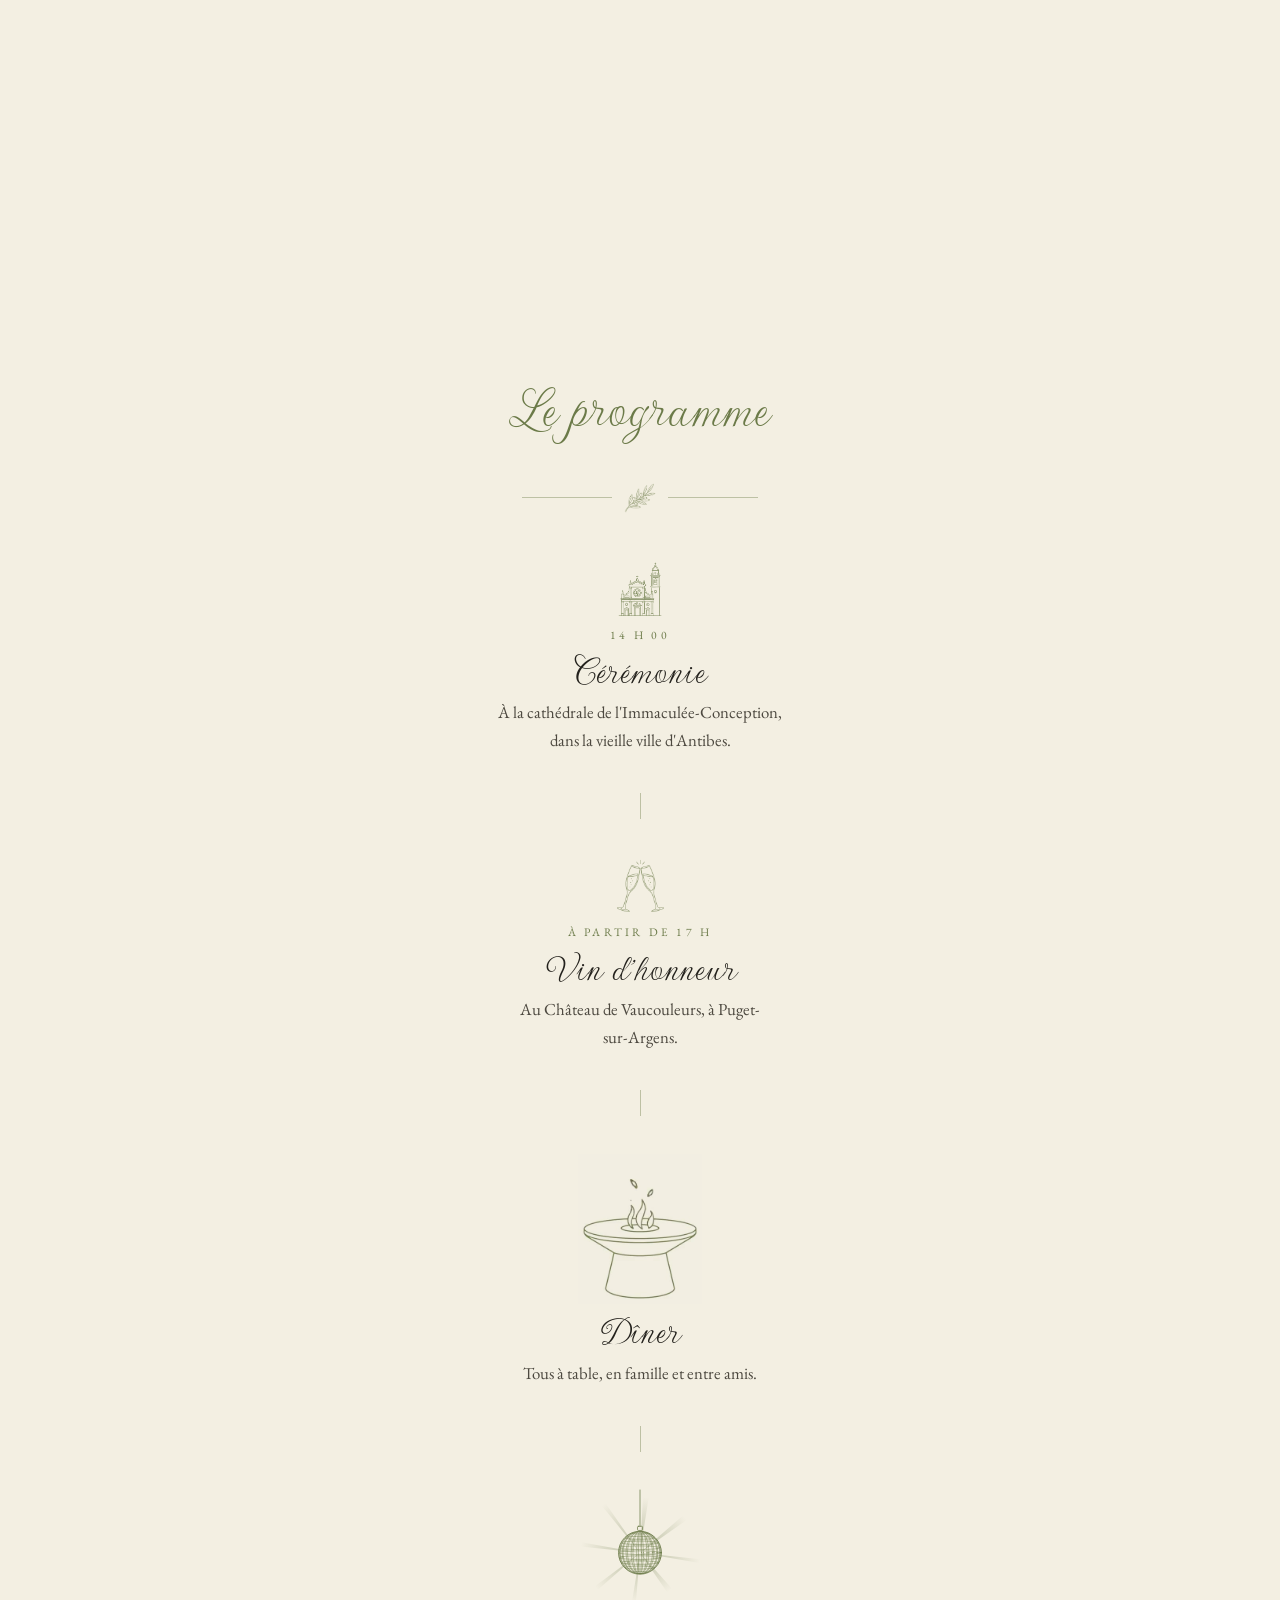
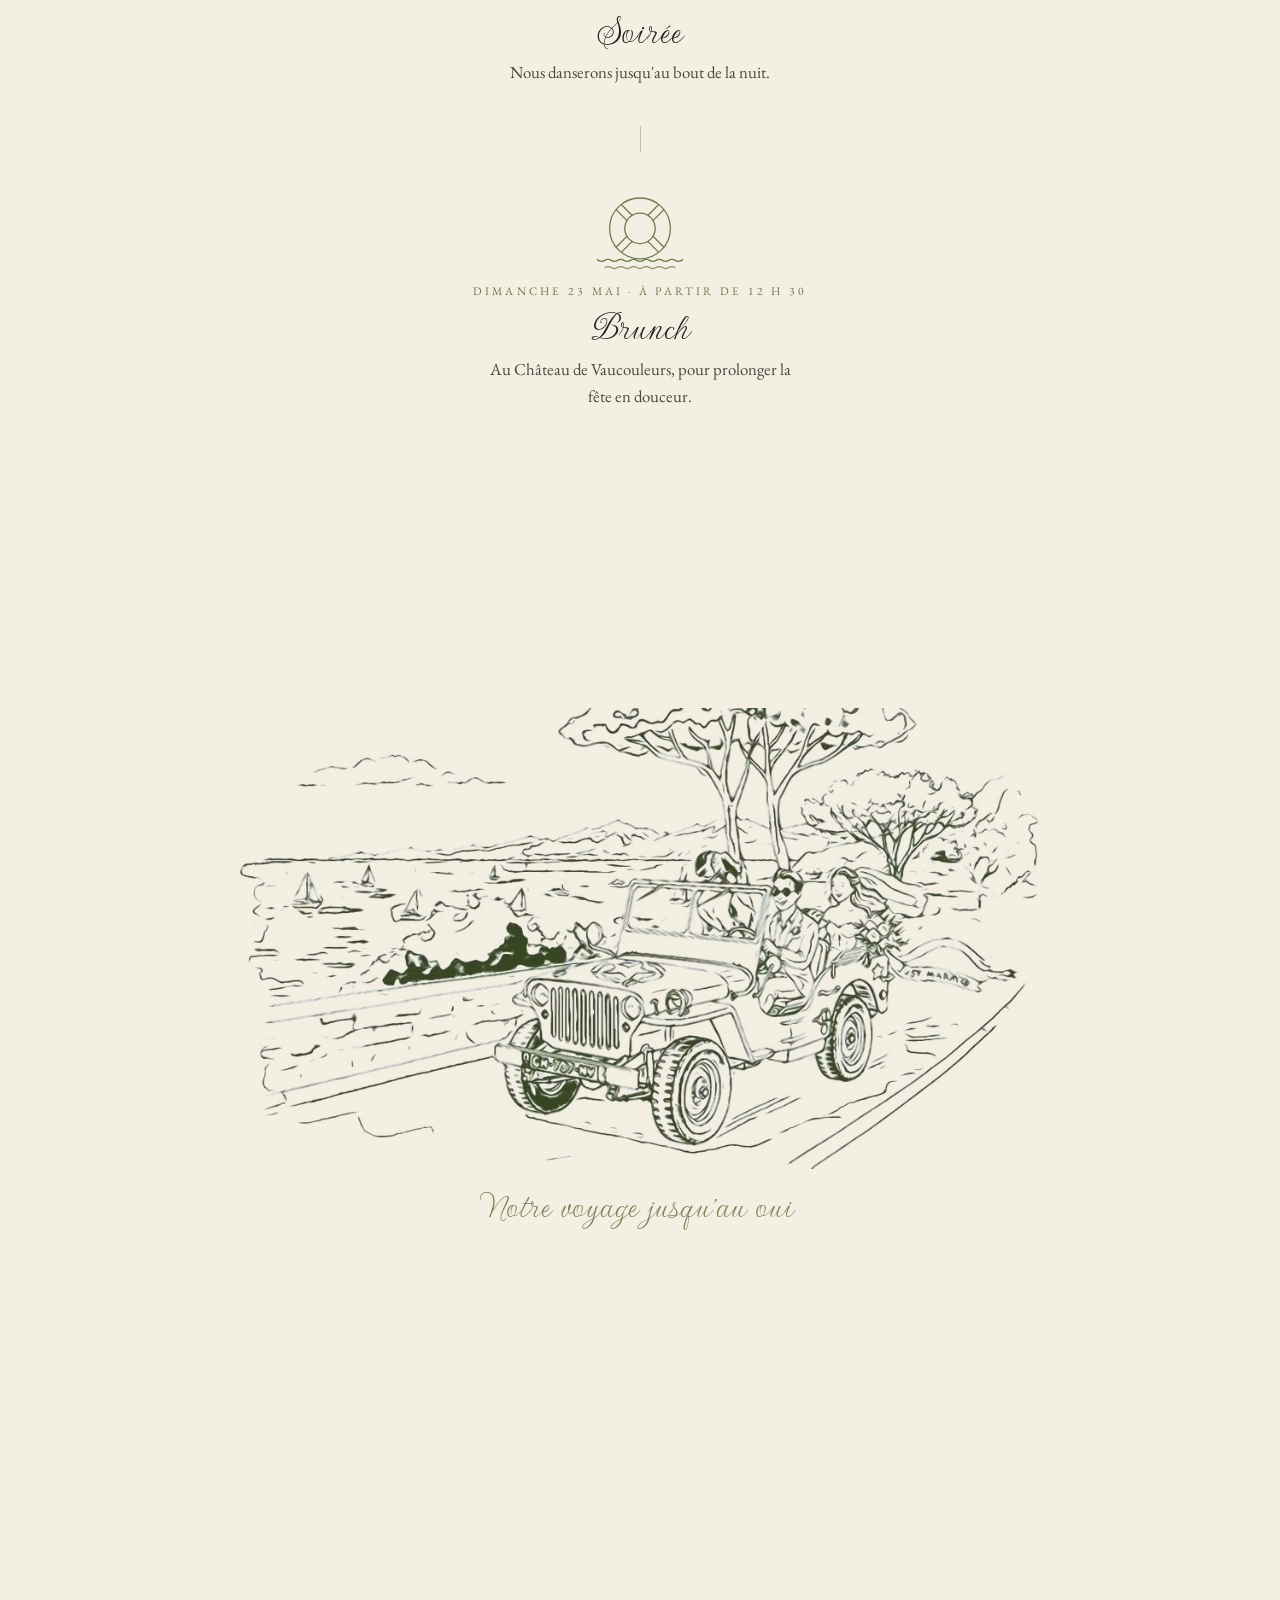
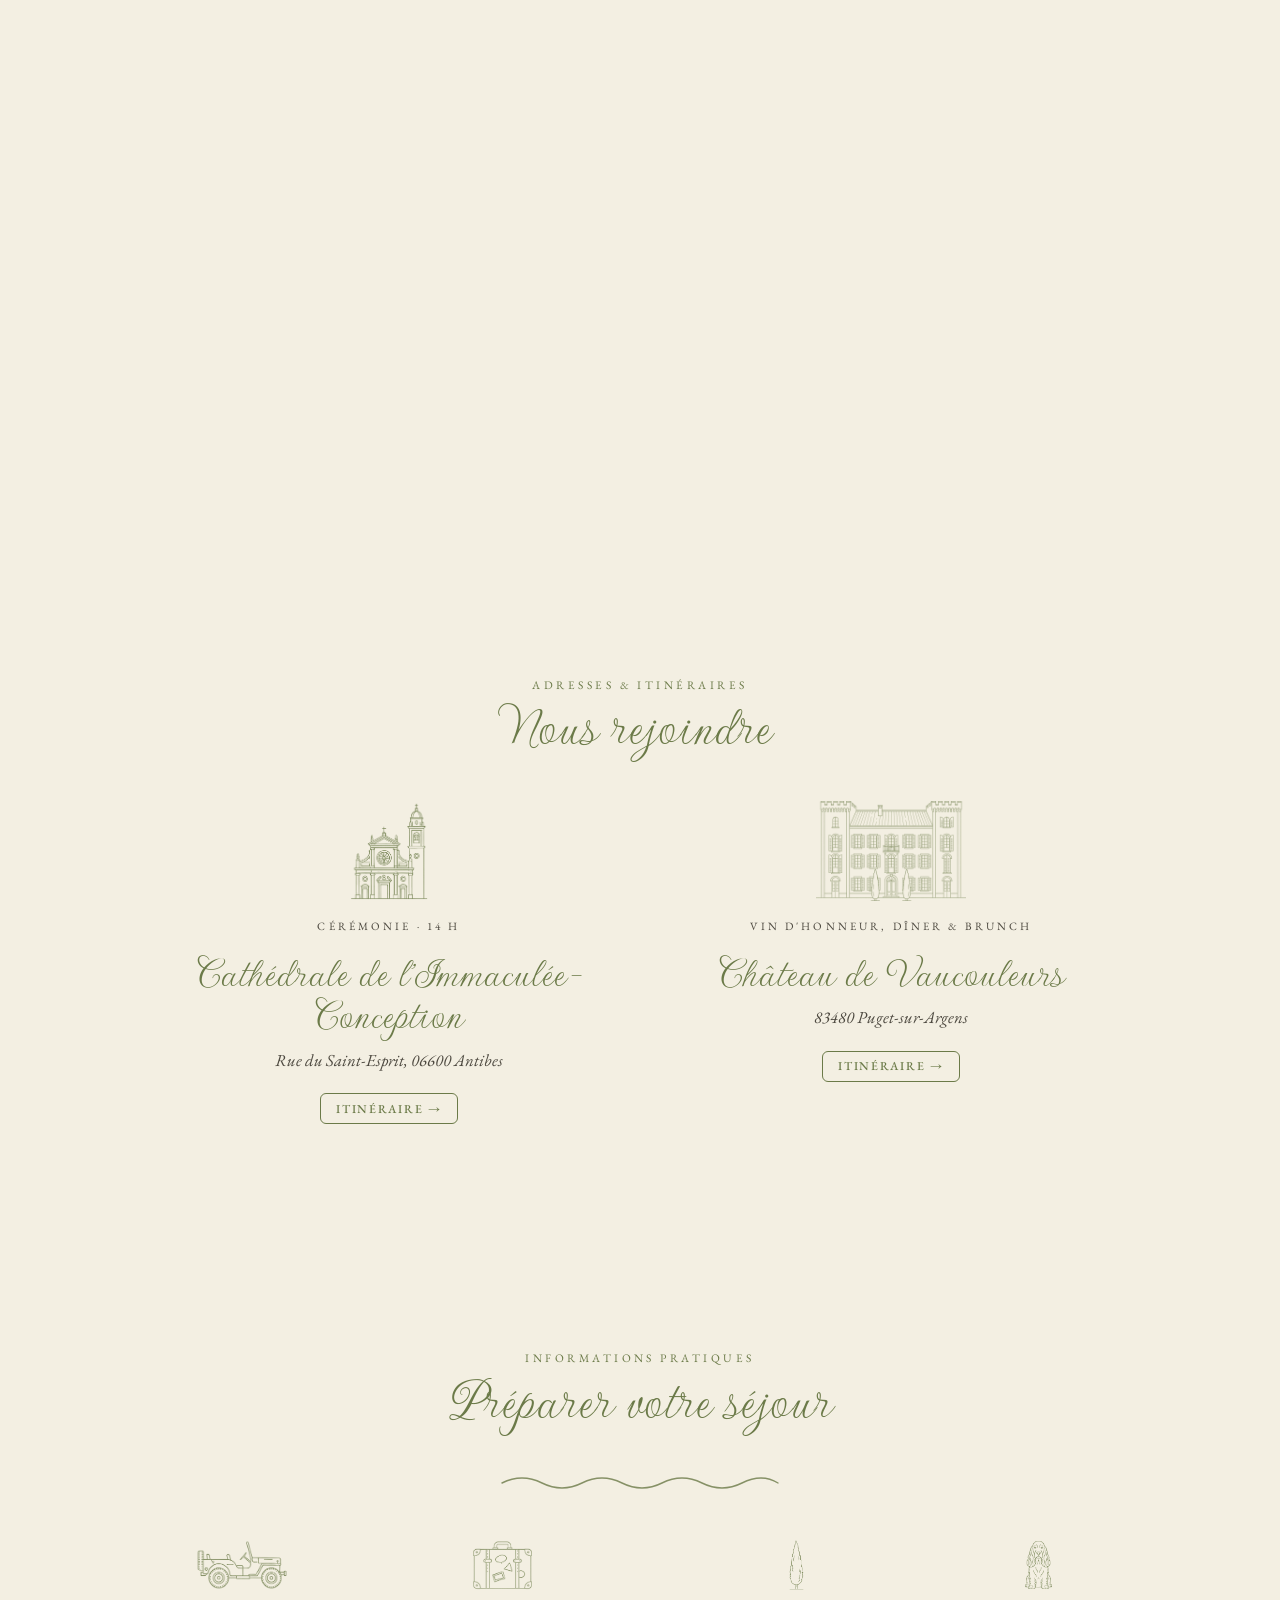
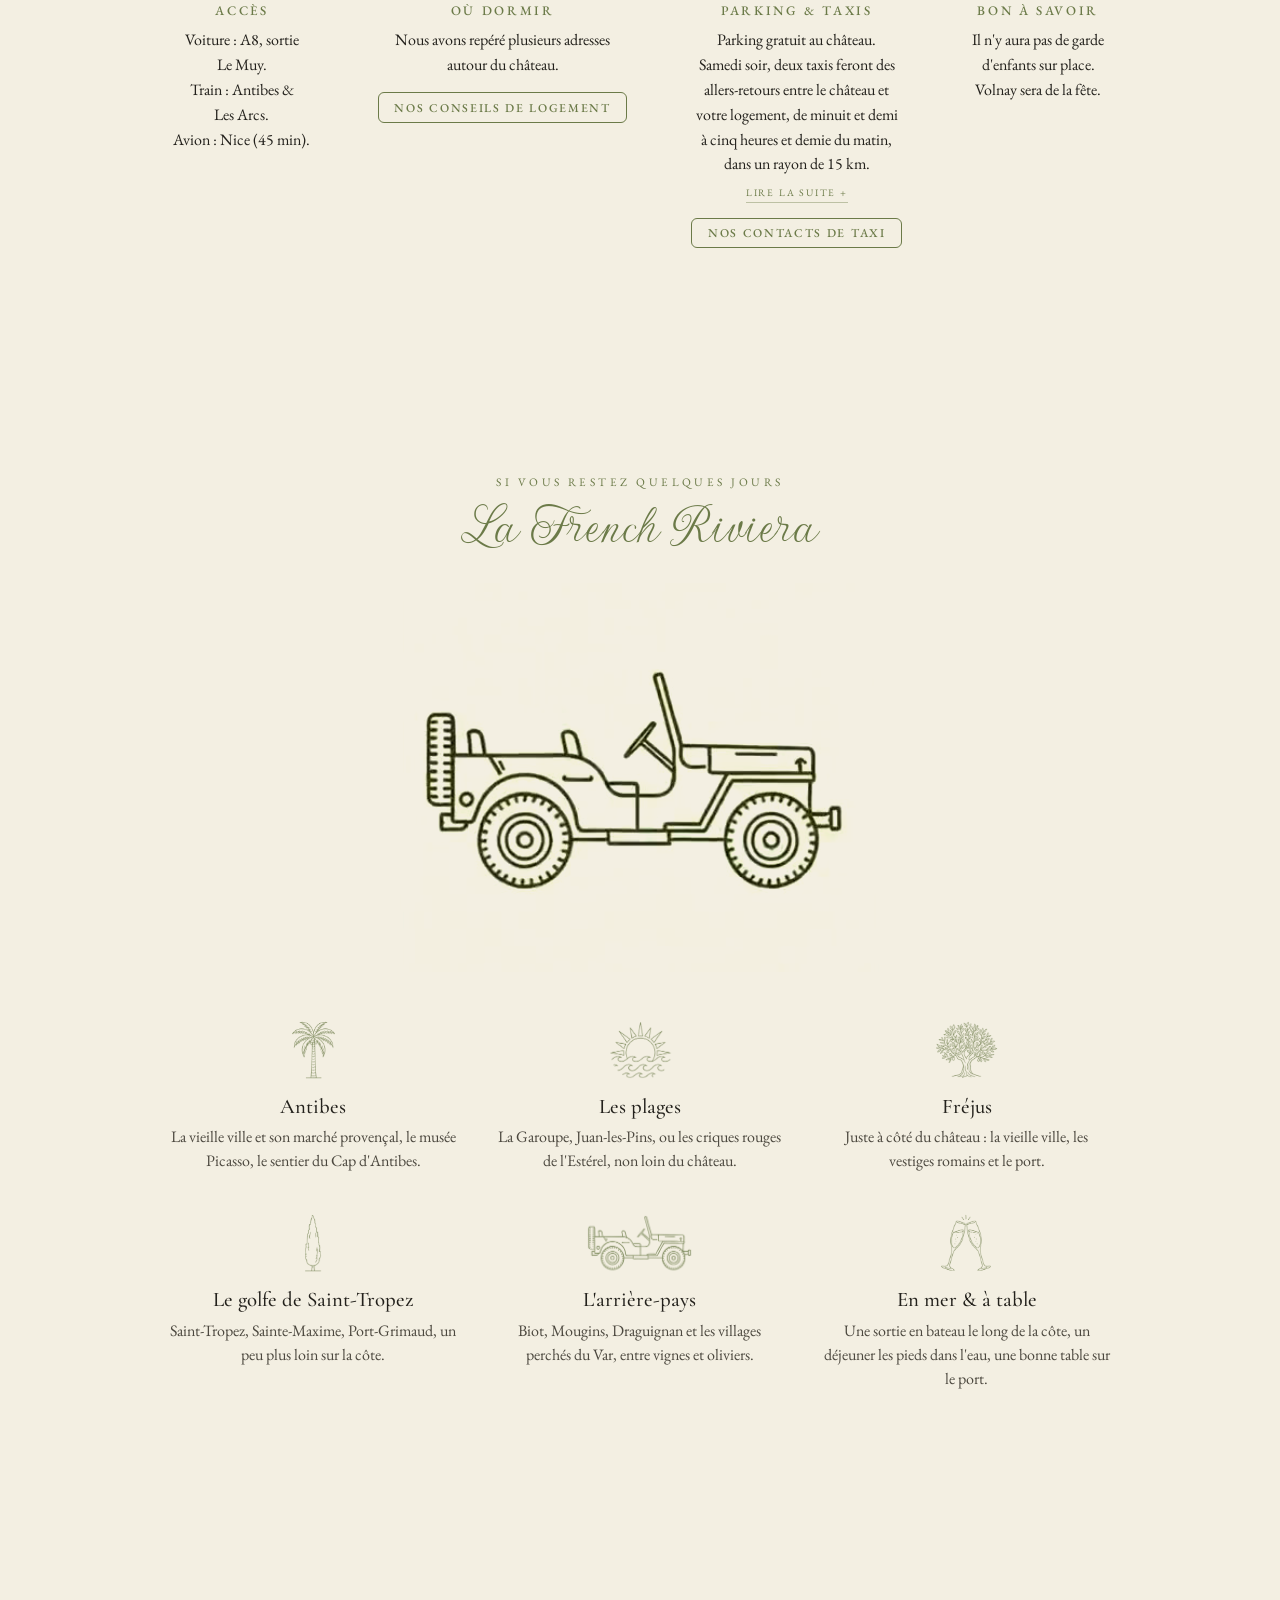
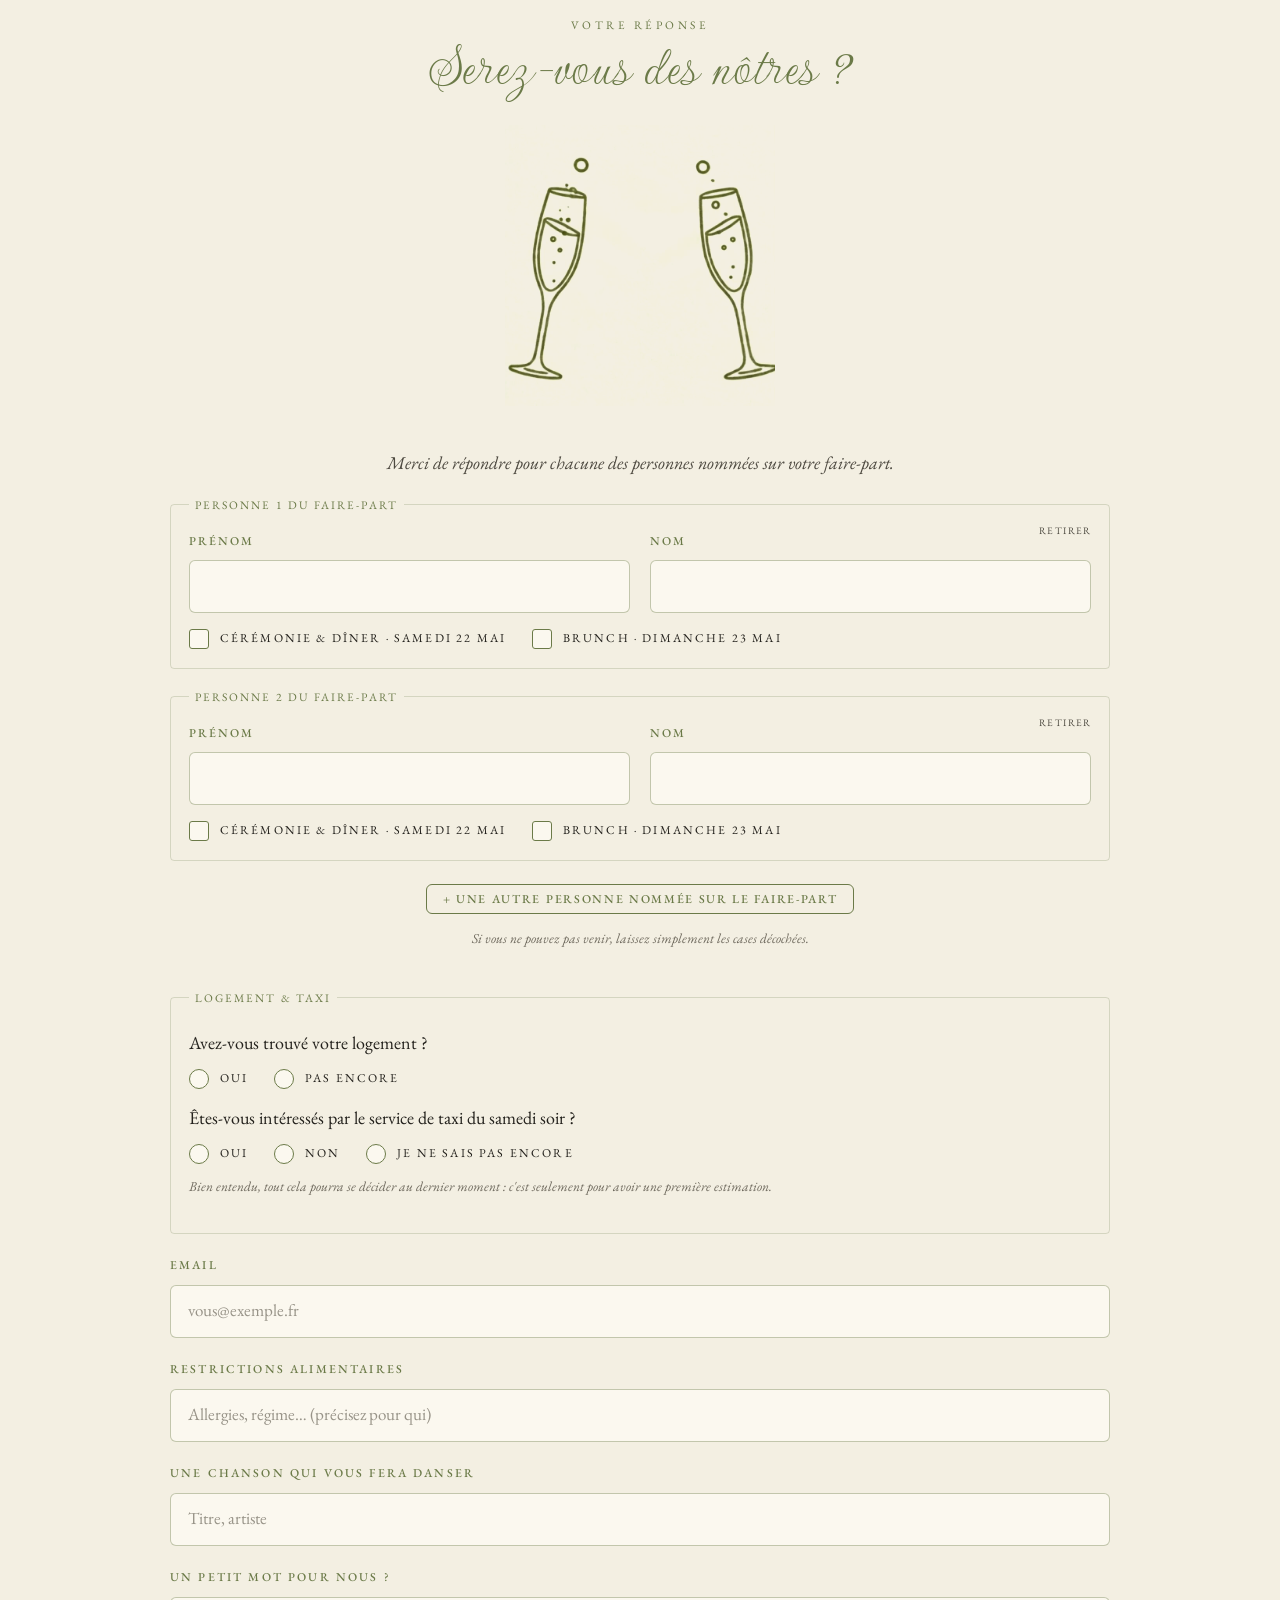
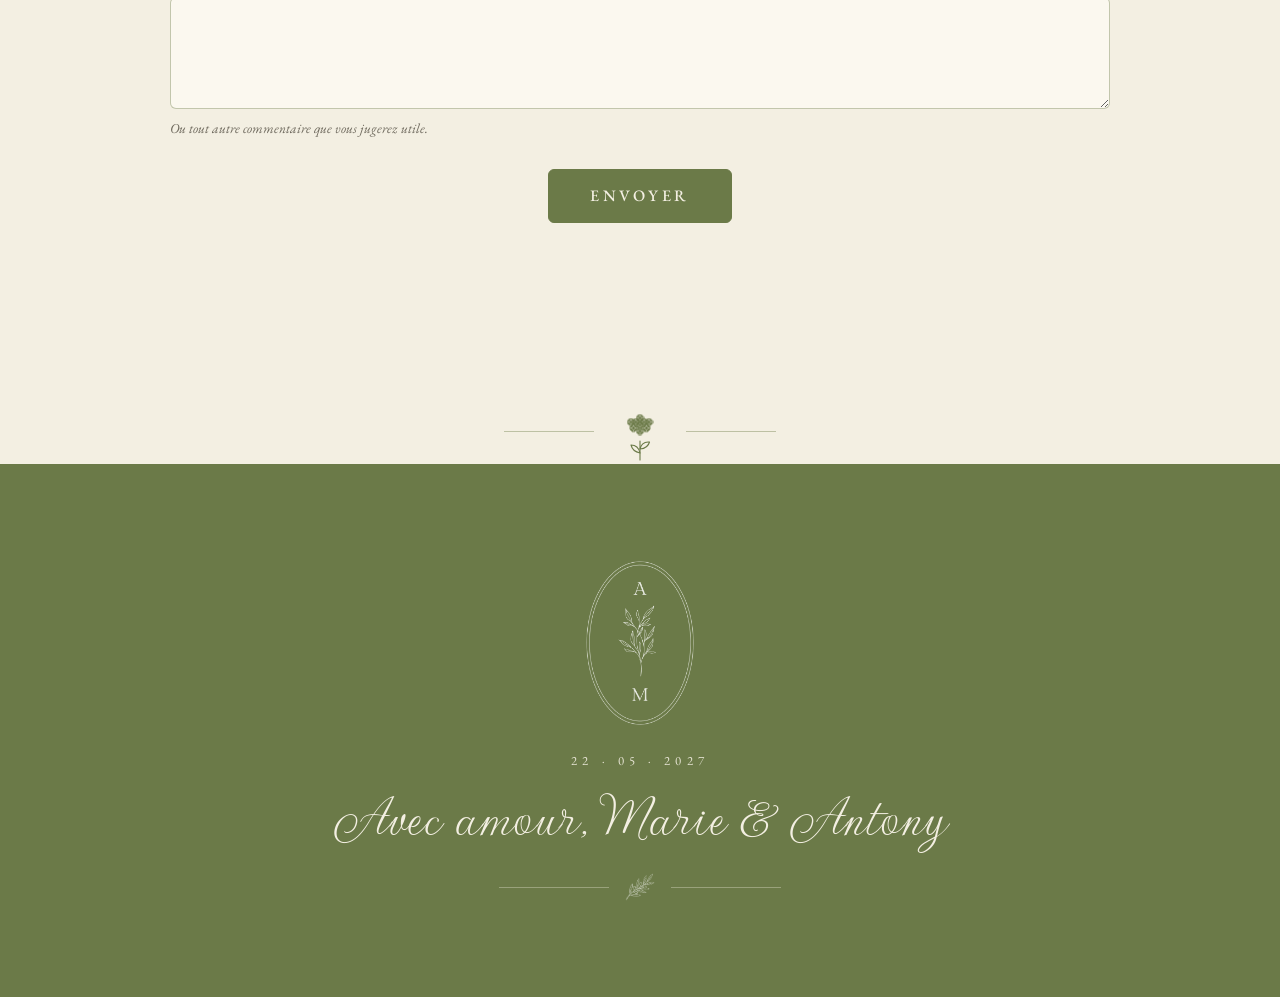
==== commit 06d3dfc5: "Accueil revu, page Taxis, page Cagnotte, logement et taxi dans le formulaire - Accueil : textes en «" ====
--- a/index.html
+++ b/index.html
@@ -141,6 +141,10 @@
 
   /* ---------- Infos : bouton logement ---------- */
   .info2__btn { margin-top: .9rem; }
+  /* texte replié derrière « Lire la suite » pour garder des blocs de même hauteur */
+  .info2__toggle { display: table; margin: .35rem auto 0; padding: .2rem 0; background: none; border: 0; border-bottom: 1px solid var(--ma-line); cursor: pointer; font-family: var(--font-caps); text-transform: uppercase; letter-spacing: .18em; font-size: .62rem; color: var(--ma-olive); }
+  .info2__toggle:hover { color: var(--ma-olive-deep); }
+  .info2__more[hidden] { display: none; }
   /* ---------- À faire : 6 idées sur 3 colonnes ---------- */
   @media (min-width: 860px) { .todo { grid-template-columns: repeat(3, 1fr); } }
   /* ---------- RSVP : un bloc par invité ---------- */
@@ -152,6 +156,11 @@
   .guest__rm:hover { color: var(--ma-olive); }
   .guests__add { display: flex; justify-content: center; }
   .guests__hint { text-align: center; margin-top: -.6rem; }
+  /* logement & taxi : choix unique, cases rondes */
+  .stay { display: flex; flex-direction: column; gap: .7rem; }
+  .stay__q { margin: .2rem 0 0; font-family: var(--font-body); color: var(--ma-ink); }
+  .stay .ma-field[hidden] { display: none; }
+  .ma-check--radio .ma-check__box { border-radius: 50%; }
   .rsvp2__err { color: #8a3b2e; font-family: var(--font-body); text-align: center; margin: 0; }
   /* ---- Pictogrammes animés ---- */
   .picto { color: var(--ma-olive); display: block; }
@@ -509,6 +518,7 @@
       <a href="#lieux">Itinéraires</a>
       <a href="#infos">Infos</a>
       <a href="hebergements.html">Hébergements</a>
+      <a href="cagnotte.html">Cagnotte</a>
       <a href="#rsvp" class="nav2__cta">Confirmer ma présence</a>
     </nav>
   </header>
@@ -550,12 +560,12 @@
 
     <!-- ===== Notre histoire ===== -->
     <section class="sec col" id="histoire">
-      <h2 class="script-mid r">On se marie&nbsp;!</h2>
+      <h2 class="script-mid r">Nous nous marions&nbsp;!</h2>
       <svg class="squiggle" viewBox="0 0 280 16" preserveAspectRatio="none" aria-hidden="true"><path d="M2 8 Q 22 -2, 42 8 T 82 8 T 122 8 T 162 8 T 202 8 T 242 8 T 278 8"/></svg>
-      <p class="prose r">Le samedi 22 mai 2027, on se dit oui. Et ce jour-là, on aimerait vous avoir à nos côtés.</p>
-      <p class="prose prose--italic r r-2">Entre la mer et les oliviers, une évidence — et puis l'envie de la fêter avec vous.</p>
-      <p class="prose r r-2">De la Côte d'Azur à l'arrière-pays, on a appris à aimer les longues tablées, les fins de journée dorées et la compagnie de ceux qu'on aime, sans oublier Volnay.</p>
-      <p class="prose r r-3">La cérémonie sera célébrée à la cathédrale de l'Immaculée-Conception d'Antibes. Nous vous retrouverons ensuite au Château de Vaucouleurs pour une soirée à notre image : un dîner en famille et entre amis, puis la piste de danse jusqu'au bout de la nuit.</p>
+      <p class="prose r">Le samedi 22 mai 2027, nous nous dirons oui. Nous serions très heureux de partager ce moment avec vous.</p>
+      <p class="prose prose--italic r r-2">La mer, les oliviers, et vous tous réunis : une évidence.</p>
+      <p class="prose r r-2">Nous avions envie de fêter ce jour sur la Côte d'Azur, qui nous est chère, entourés de ceux que nous aimons.</p>
+      <p class="prose r r-3">La cérémonie aura lieu à la cathédrale de l'Immaculée-Conception, à Antibes. Nous vous retrouverons ensuite au Château de Vaucouleurs pour une soirée à notre image : un dîner tous ensemble, puis la piste de danse jusqu'au bout de la nuit.</p>
       <div class="vid vid--sm r" data-ani style="margin:1.4rem auto 0"><video class="clip" src="assets/video/hortensia.mp4" poster="assets/video/hortensia-poster.jpg" loop muted playsinline preload="metadata"></video></div>
       <div class="photobooth r r-2">
         <div class="booth booth--v" role="img" aria-label="Marie, Antony et Volnay au photomaton">
@@ -595,7 +605,7 @@
 
     <!-- ===== Infos ===== -->
     <section class="sec col" id="infos">
-      <p class="eyebrow-caps r">Infos pratiques</p>
+      <p class="eyebrow-caps r">Informations pratiques</p>
       <h2 class="script-mid r">Préparer votre séjour</h2>
       <svg class="squiggle" viewBox="0 0 280 16" preserveAspectRatio="none" aria-hidden="true"><path d="M2 8 Q 22 -2, 42 8 T 82 8 T 122 8 T 162 8 T 202 8 T 242 8 T 278 8"/></svg>
       <div class="infos2" id="infos2"></div>
@@ -603,8 +613,8 @@
 
     <!-- ===== À faire ===== -->
     <section class="sec col" id="afaire">
-      <p class="eyebrow-caps r">À faire autour</p>
-      <h2 class="script-mid r">La Côte d'Azur</h2>
+      <p class="eyebrow-caps r">Si vous restez quelques jours</p>
+      <h2 class="script-mid r">La French Riviera</h2>
       <div class="vid vid--md" data-scrub>
         <div class="vidcrop" style="aspect-ratio:888/720;--vw:144%;--vx:-22.1%">
           <video src="assets/video/jeep.mp4" poster="assets/video/jeep-poster.jpg" muted playsinline preload="auto"></video>
@@ -621,7 +631,6 @@
         <div class="vidcrop" style="aspect-ratio:692/720;--vw:185%;--vx:-42.5%">
           <video src="assets/video/coupes.mp4" poster="assets/video/coupes-poster.jpg" loop muted playsinline preload="metadata"></video>
         </div>
-        <div class="vid__cap">Aux mariés&nbsp;!</div>
       </div>
       <div id="rsvp-slot">
         <form class="rsvp2 r" id="rsvp-form" novalidate>
@@ -644,6 +653,23 @@
           </template>
           <div class="guests__add"><button type="button" class="ma-btn ma-btn--outline ma-btn--sm" id="add-guest">+ Une autre personne nommée sur le faire-part</button></div>
           <p class="ma-field__hint guests__hint">Si vous ne pouvez pas venir, laissez simplement les cases décochées.</p>
+          <fieldset class="guest stay">
+            <legend class="guest__lbl">Logement &amp; taxi</legend>
+            <p class="stay__q">Avez-vous trouvé votre logement&nbsp;?</p>
+            <div class="rsvp2__checks">
+              <label class="ma-check ma-check--radio"><input type="radio" name="logement" value="oui"><span class="ma-check__box"><svg width="13" height="13" viewBox="0 0 24 24" fill="none" stroke="#fff" stroke-width="3"><path d="M5 13l4 4L19 7"/></svg></span>Oui</label>
+              <label class="ma-check ma-check--radio"><input type="radio" name="logement" value="pas encore"><span class="ma-check__box"><svg width="13" height="13" viewBox="0 0 24 24" fill="none" stroke="#fff" stroke-width="3"><path d="M5 13l4 4L19 7"/></svg></span>Pas encore</label>
+            </div>
+            <label class="ma-field" id="stay-addr" hidden><span class="ma-field__label">Pouvez-vous nous donner l'adresse&nbsp;?</span>
+              <input class="ma-control" name="adresse" placeholder="Nom de l'hôtel ou adresse"></label>
+            <p class="stay__q">Êtes-vous intéressés par le service de taxi du samedi soir&nbsp;?</p>
+            <div class="rsvp2__checks">
+              <label class="ma-check ma-check--radio"><input type="radio" name="taxi" value="oui"><span class="ma-check__box"><svg width="13" height="13" viewBox="0 0 24 24" fill="none" stroke="#fff" stroke-width="3"><path d="M5 13l4 4L19 7"/></svg></span>Oui</label>
+              <label class="ma-check ma-check--radio"><input type="radio" name="taxi" value="non"><span class="ma-check__box"><svg width="13" height="13" viewBox="0 0 24 24" fill="none" stroke="#fff" stroke-width="3"><path d="M5 13l4 4L19 7"/></svg></span>Non</label>
+              <label class="ma-check ma-check--radio"><input type="radio" name="taxi" value="je ne sais pas encore"><span class="ma-check__box"><svg width="13" height="13" viewBox="0 0 24 24" fill="none" stroke="#fff" stroke-width="3"><path d="M5 13l4 4L19 7"/></svg></span>Je ne sais pas encore</label>
+            </div>
+            <p class="ma-field__hint">Bien entendu, tout cela pourra se décider au dernier moment&nbsp;: c'est seulement pour avoir une première estimation.</p>
+          </fieldset>
           <label class="ma-field"><span class="ma-field__label">Email</span>
             <input class="ma-control" type="email" name="email" placeholder="vous@exemple.fr" autocomplete="email" required></label>
           <label class="ma-field"><span class="ma-field__label">Restrictions alimentaires</span>
@@ -718,9 +744,9 @@
     var imgsTotal=imgs.length||1, imgsDone=0, vidFrac=0, revealed=false;
     function paint(){ var p=Math.min(1,(imgsDone/imgsTotal)*0.30 + vidFrac*0.70); if(fill) fill.style.width=Math.max(6,Math.round(p*100))+'%'; }
     function finish(){ if(pre.classList.contains('done')) return; pre.classList.add('done'); setTimeout(function(){ pre.style.display='none'; },900); siteReady(); }
-    /* première visite (ou ?enveloppe dans l'adresse) : l'enveloppe s'ouvre avant d'entrer sur le site ; un clic passe */
+    /* à chaque visite (une fois par onglet ouvert, ou ?enveloppe dans l'adresse) : l'enveloppe s'ouvre avant d'entrer sur le site ; un clic passe */
     function firstVisit(){ var f=/[?&]enveloppe\b/.test(location.search);
-      try{ if(!localStorage.getItem('ma-enveloppe')) f=true; localStorage.setItem('ma-enveloppe','1'); }catch(e){}
+      try{ if(!sessionStorage.getItem('ma-enveloppe')) f=true; sessionStorage.setItem('ma-enveloppe','1'); }catch(e){ f=true; }
       return f && !reduce; }
     function reveal(){ if(revealed) return; revealed=true; if(fill) fill.style.width='100%';
       if(!firstVisit()){ finish(); return; }
@@ -757,8 +783,8 @@
       { icon: 'cathedrale-antibes', time: '14 h 00', name: 'Cérémonie', desc: "À la cathédrale de l'Immaculée-Conception, dans la vieille ville d'Antibes." },
       { icon: 'coupes', time: 'À partir de 17 h', name: "Vin d'honneur", desc: "Au Château de Vaucouleurs, à Puget-sur-Argens." },
       { icon: 'couronne-olivier', clip: 'brasero', time: '', name: 'Dîner', desc: "Tous à table, en famille et entre amis." },
-      { svg: DISCO, time: '', name: 'Soirée', desc: "On danse jusqu'au bout de la nuit." },
-      { svg: BOUEE, time: 'Le lendemain · dimanche 23 mai', name: 'Brunch', desc: "Au Château de Vaucouleurs, pour prolonger la fête en douceur." }
+      { svg: DISCO, time: '', name: 'Soirée', desc: "Nous danserons jusqu'au bout de la nuit." },
+      { svg: BOUEE, time: 'Dimanche 23 mai · À partir de 12 h 30', name: 'Brunch', desc: "Au Château de Vaucouleurs, pour prolonger la fête en douceur." }
     ],
     lieux: [
       { kicker: 'Cérémonie · 14 h', icon: 'cathedrale-antibes', name: "Cathédrale de l'Immaculée-Conception", addr: "Rue du Saint-Esprit, 06600 Antibes", maps: 'https://maps.google.com/?q=Cath%C3%A9drale+Antibes' },
@@ -767,8 +793,8 @@
     infos: [
       { icon: 'jeep', title: 'Accès', body: ['Voiture : A8, sortie Le Muy.', 'Train : Antibes & Les Arcs.', 'Avion : Nice (45 min).'] },
       { icon: 'valise', title: 'Où dormir', body: ['Nous avons repéré plusieurs adresses autour du château.'], btn: { label: 'Nos conseils de logement', href: 'hebergements.html' } },
-      { icon: 'cypres', title: 'Navettes retour', body: ['Des navettes vous raccompagneront de 2 h à 5 h du matin, dans un rayon autour du château.', 'Les détails suivront sur le groupe WhatsApp.'] },
-      { icon: 'epagneul', title: 'Bon à savoir', body: ['Parking gratuit au château.', "Il n'y aura pas de garde d'enfants sur place.", 'Vous rentrez en navette ? Votre voiture vous attendra pour le brunch du dimanche : prévoyez simplement un moyen de revenir au château.', 'Volnay sera de la fête.'] }
+      { icon: 'cypres', title: 'Parking & taxis', body: ['Parking gratuit au château.', 'Samedi soir, deux taxis feront des allers-retours entre le château et votre logement, de minuit et demi à cinq heures et demie du matin, dans un rayon de 15 km.'], more: ['Votre voiture peut passer la nuit au château. Pour revenir au brunch ou la récupérer le dimanche, nous avons réuni les taxis de la région.', "<em>Le plus simple : demandez au chauffeur qui vous raccompagne le samedi de repasser vous prendre le lendemain.</em>"], btn: { label: 'Nos contacts de taxi', href: 'taxis.html' } },
+      { icon: 'epagneul', title: 'Bon à savoir', body: ["Il n'y aura pas de garde d'enfants sur place.", 'Volnay sera de la fête.'] }
     ],
     afaire: [
       { icon: 'palmier', title: 'Antibes', desc: "La vieille ville et son marché provençal, le musée Picasso, le sentier du Cap d'Antibes." },
@@ -794,8 +820,12 @@
     b.innerHTML=h; })();
 
   (function(){ var b=document.getElementById('infos2'),h='';
-    DATA.infos.forEach(function(c){ h+='<div class="info2 r"><img src="'+icon(c.icon)+'" alt=""><h4>'+c.title+'</h4>'+c.body.map(function(x){return '<p>'+x+'</p>';}).join('')+(c.btn?'<a class="ma-btn ma-btn--outline ma-btn--sm info2__btn" href="'+c.btn.href+'">'+c.btn.label+'</a>':'')+'</div>'; });
-    b.innerHTML=h; })();
+    var ps=function(a){ return a.map(function(x){return '<p>'+x+'</p>';}).join(''); };
+    DATA.infos.forEach(function(c){ h+='<div class="info2 r"><img src="'+icon(c.icon)+'" alt=""><h4>'+c.title+'</h4>'+ps(c.body)+(c.more?'<div class="info2__more" hidden>'+ps(c.more)+'</div><button type="button" class="info2__toggle" aria-expanded="false">Lire la suite +</button>':'')+(c.btn?'<a class="ma-btn ma-btn--outline ma-btn--sm info2__btn" href="'+c.btn.href+'">'+c.btn.label+'</a>':'')+'</div>'; });
+    b.innerHTML=h;
+    b.addEventListener('click',function(e){ var t=e.target.closest('.info2__toggle'); if(!t) return;
+      var m=t.previousElementSibling, open=m.hidden; m.hidden=!open;
+      t.setAttribute('aria-expanded',String(open)); t.textContent=open?'Réduire −':'Lire la suite +'; }); })();
 
   (function(){ var b=document.getElementById('todo'),h='';
     DATA.afaire.forEach(function(a){ h+='<div class="todo__i r"><img src="'+icon(a.icon)+'" alt=""><h4>'+a.title+'</h4><p>'+a.desc+'</p></div>'; });
@@ -823,6 +853,8 @@
       list.appendChild(g); renumber(); return g; }
     add(); add(); /* deux personnes d'office : ce seront surtout des couples */
     addBtn.addEventListener('click',function(){ if(list.children.length<MAX) add().querySelector('input').focus(); });
+    var addr=document.getElementById('stay-addr'), radio=function(n){ var r=form.querySelector('input[name='+n+']:checked'); return r?r.value:''; };
+    form.addEventListener('change',function(e){ if(e.target.name==='logement') addr.hidden=(e.target.value!=='oui'); });
     function thanks(){ document.getElementById('rsvp-slot').innerHTML='<div class="rsvp2__thanks"><p class="script-mid" style="margin:0">Merci&nbsp;!</p><p class="prose" style="margin-top:.8rem">Nous avons bien reçu votre réponse. À très bientôt.</p></div>'; }
     function fail(){ err.hidden=false; err.textContent="L'envoi n'a pas abouti. Réessayez dans un instant, ou écrivez-nous directement à "+RSVP_TO+"."; btn.disabled=false; }
     var btn=form.querySelector('button[type=submit]');
@@ -832,12 +864,14 @@
       guests.forEach(function(g,i){ var v=function(k){ return g.querySelector('[data-k='+k+']'); };
         data['Personne '+(i+1)]=v('prenom').value.trim()+' '+v('nom').value.trim().toUpperCase()+' — samedi 22 : '+oui(v('samedi').checked)+' · brunch 23 : '+oui(v('brunch').checked); });
       var first=list.querySelector('[data-k=prenom]').value.trim()+' '+list.querySelector('[data-k=nom]').value.trim();
+      data['Logement trouvé']=radio('logement'); data['Adresse du logement']=addr.hidden?'':form.adresse.value; data['Taxi samedi soir']=radio('taxi');
       data['Email']=form.email.value; data['Restrictions alimentaires']=form.regime.value; data['Chanson']=form.chanson.value; data['Petit mot']=form.mot.value;
       data._subject='RSVP mariage — '+first+(guests.length>1?' (+'+(guests.length-1)+')':''); data._template='table'; data._replyto=form.email.value; data._honey=form._honey.value;
       btn.disabled=true;
       if(RSVP_SCRIPT){
         var payload={ persons:guests.map(function(g){ var v=function(k){ return g.querySelector('[data-k='+k+']'); };
             return { prenom:v('prenom').value, nom:v('nom').value, samedi:v('samedi').checked, brunch:v('brunch').checked }; }),
+          logement:radio('logement'), adresse:addr.hidden?'':form.adresse.value, taxi:radio('taxi'),
           email:form.email.value, regime:form.regime.value, chanson:form.chanson.value, mot:form.mot.value, website:form._honey.value };
         /* text/plain : requête « simple », pas de pré-vérification CORS côté Google */
         fetch(RSVP_SCRIPT,{method:'POST',headers:{'Content-Type':'text/plain;charset=utf-8'},body:JSON.stringify(payload)})
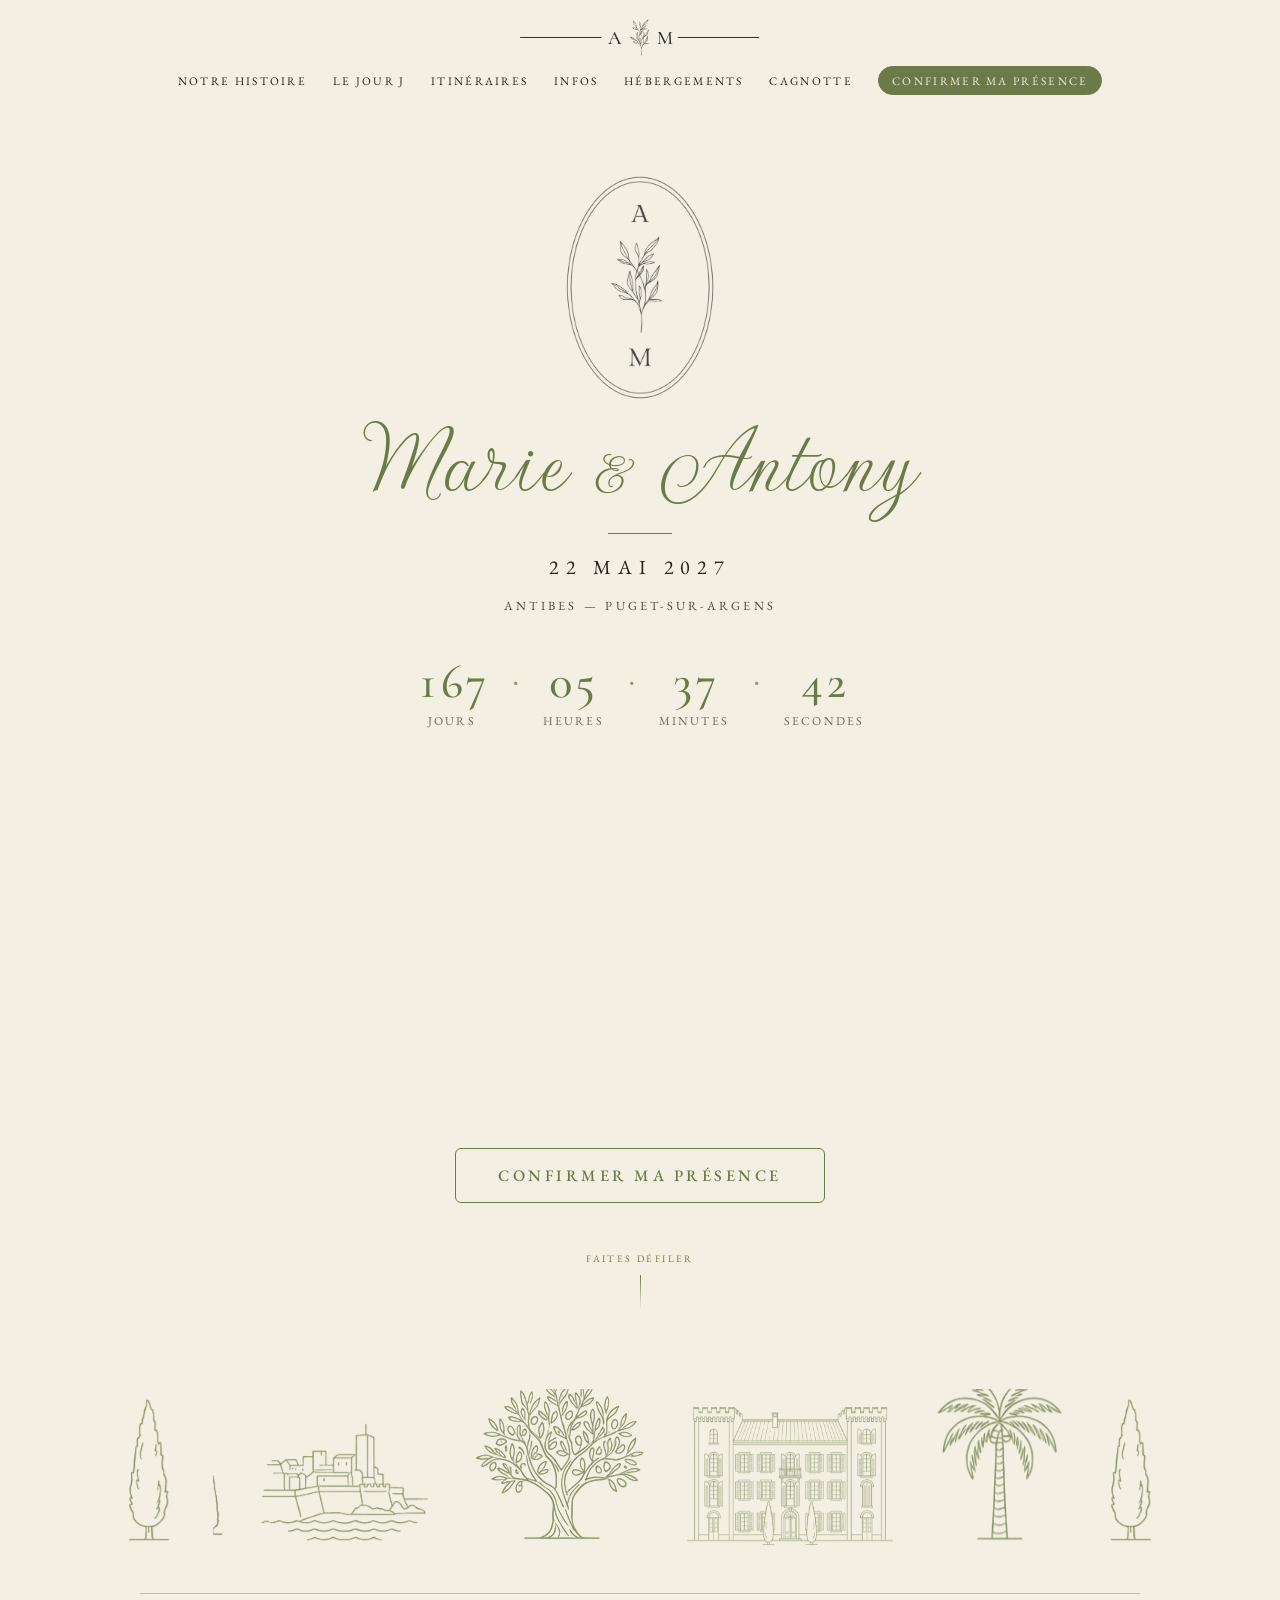
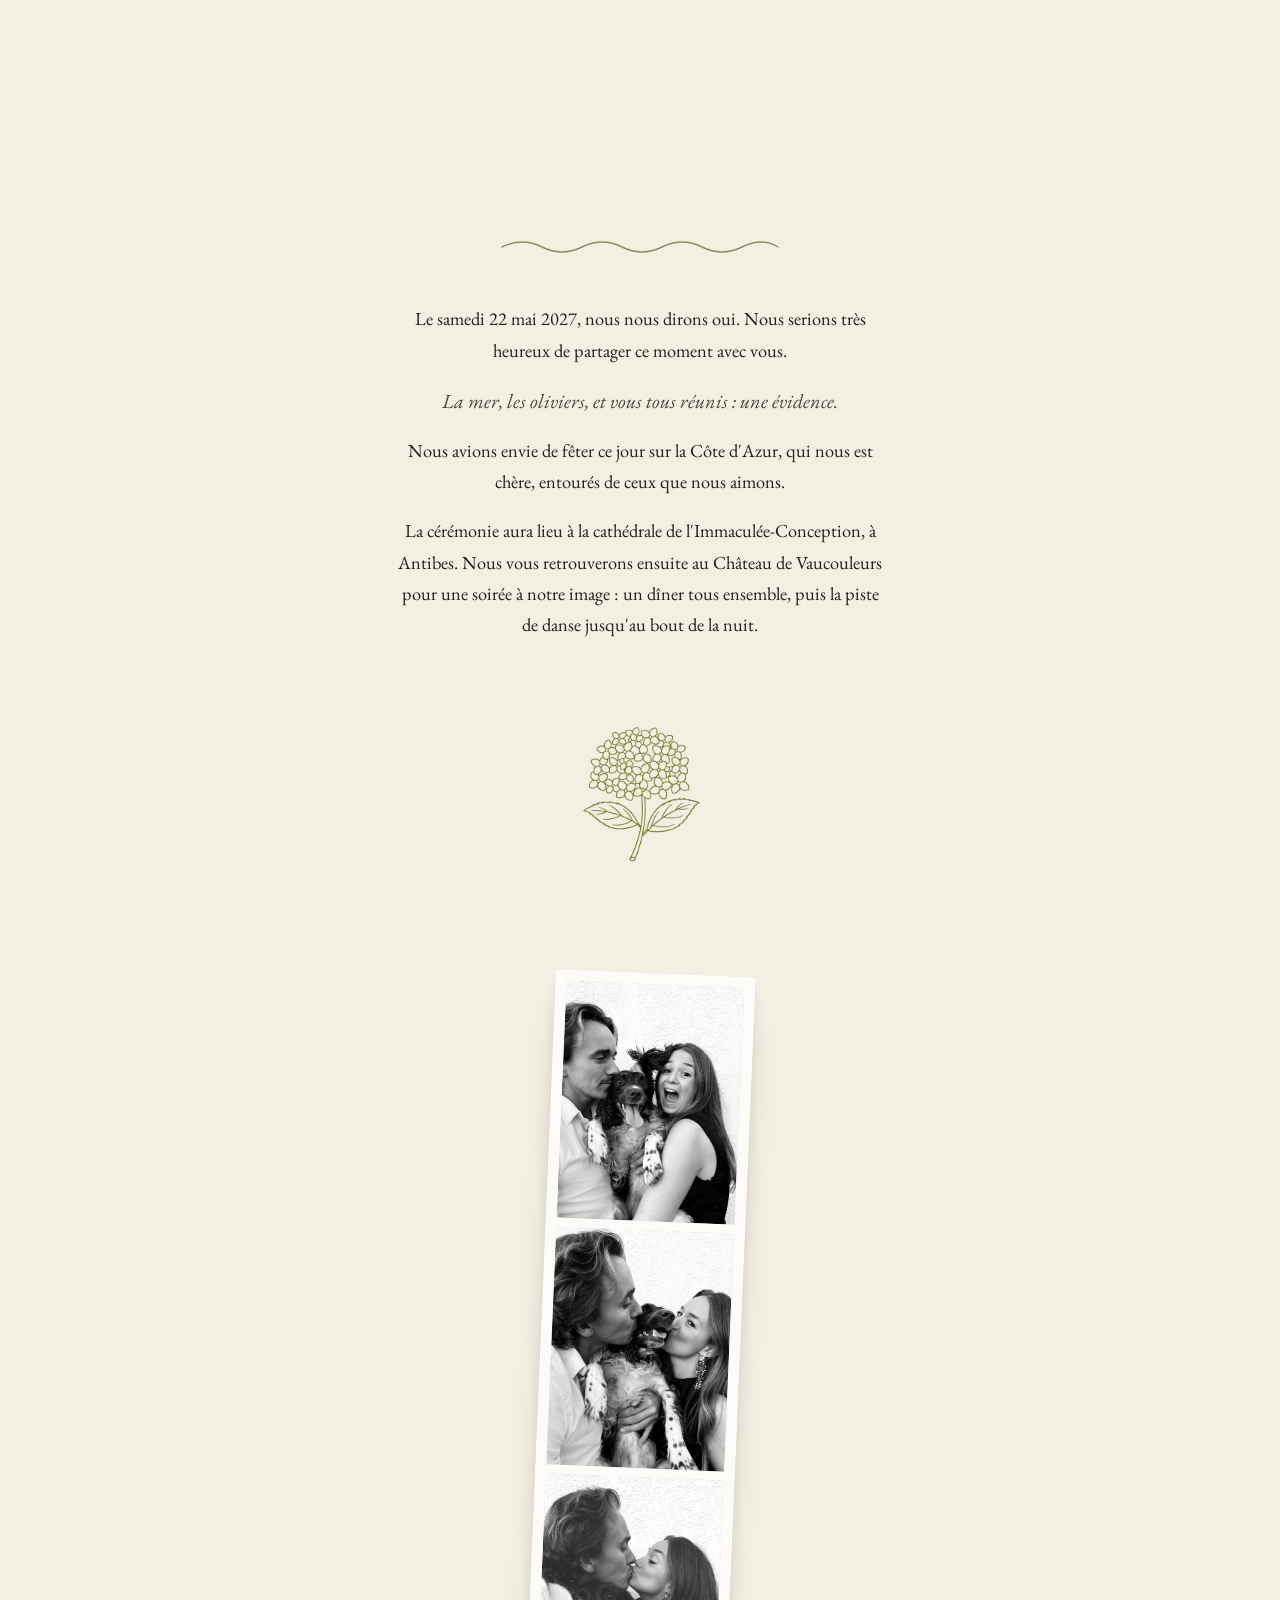
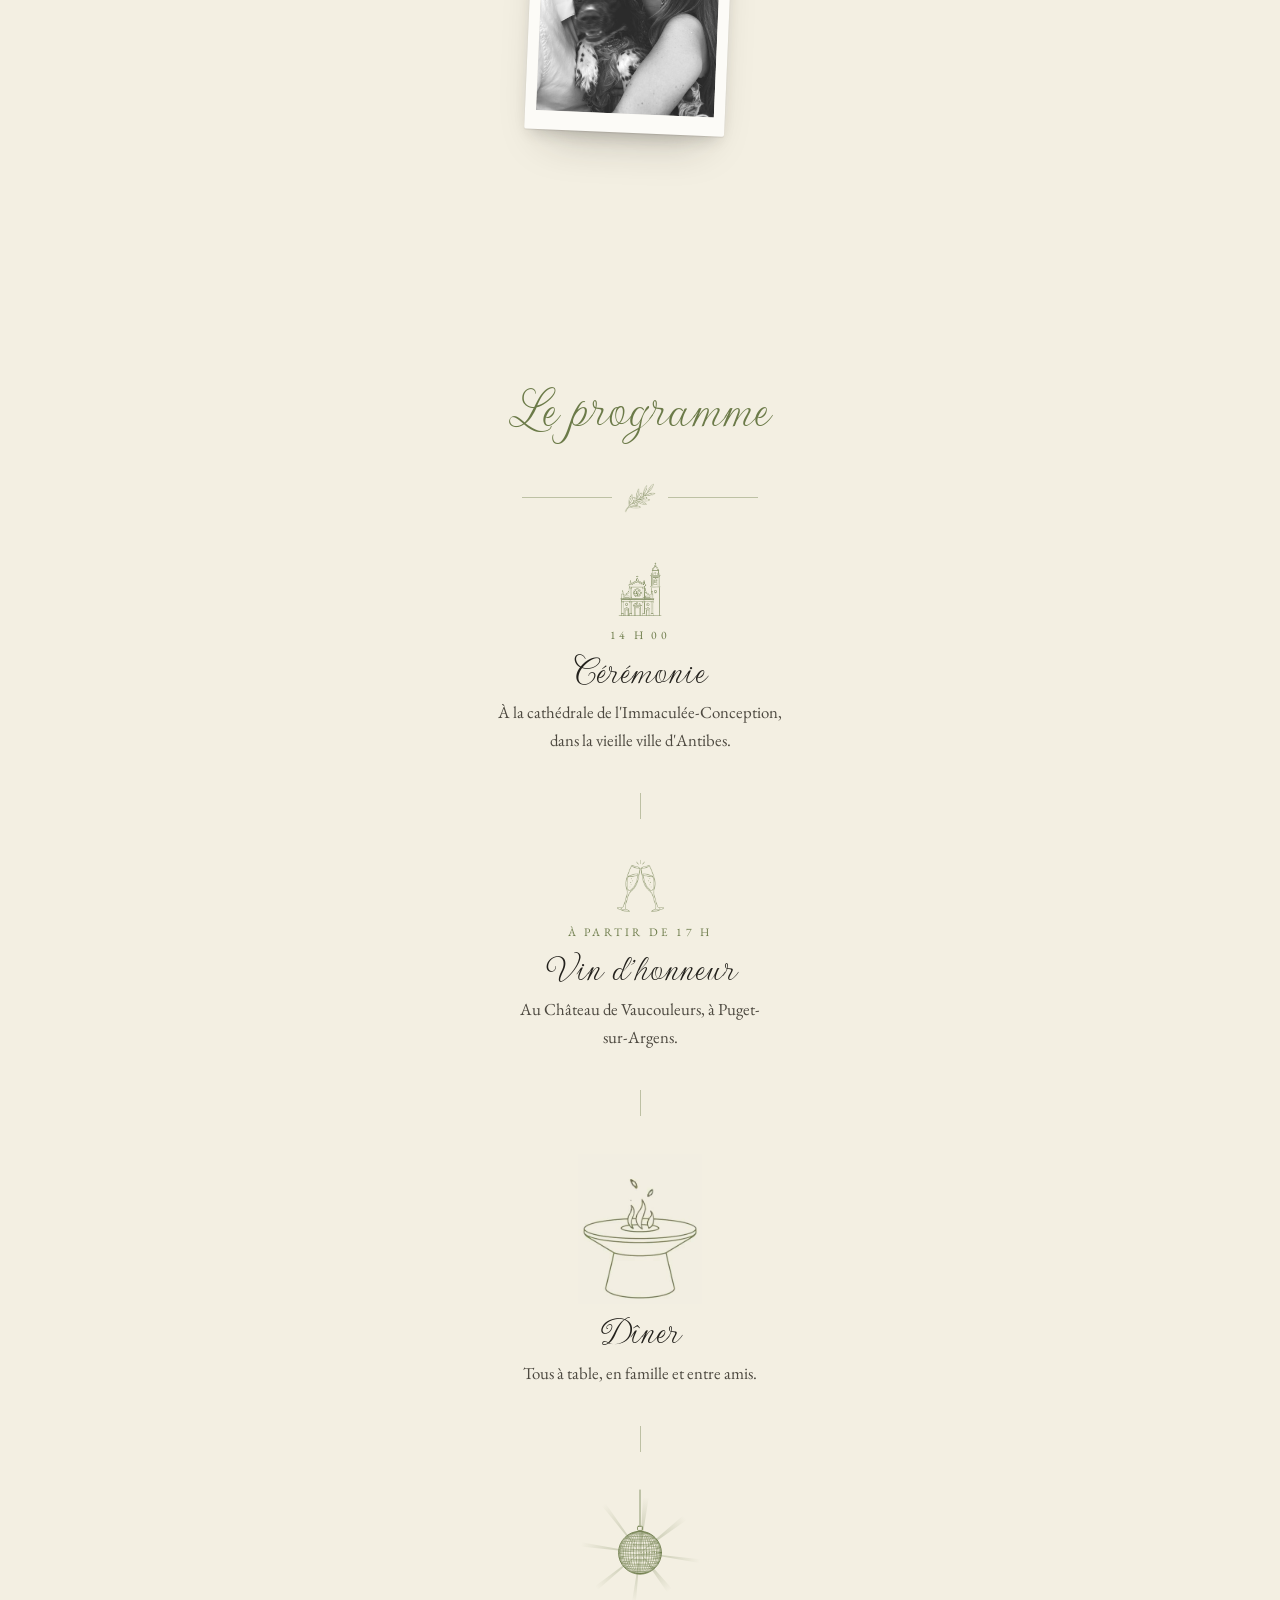
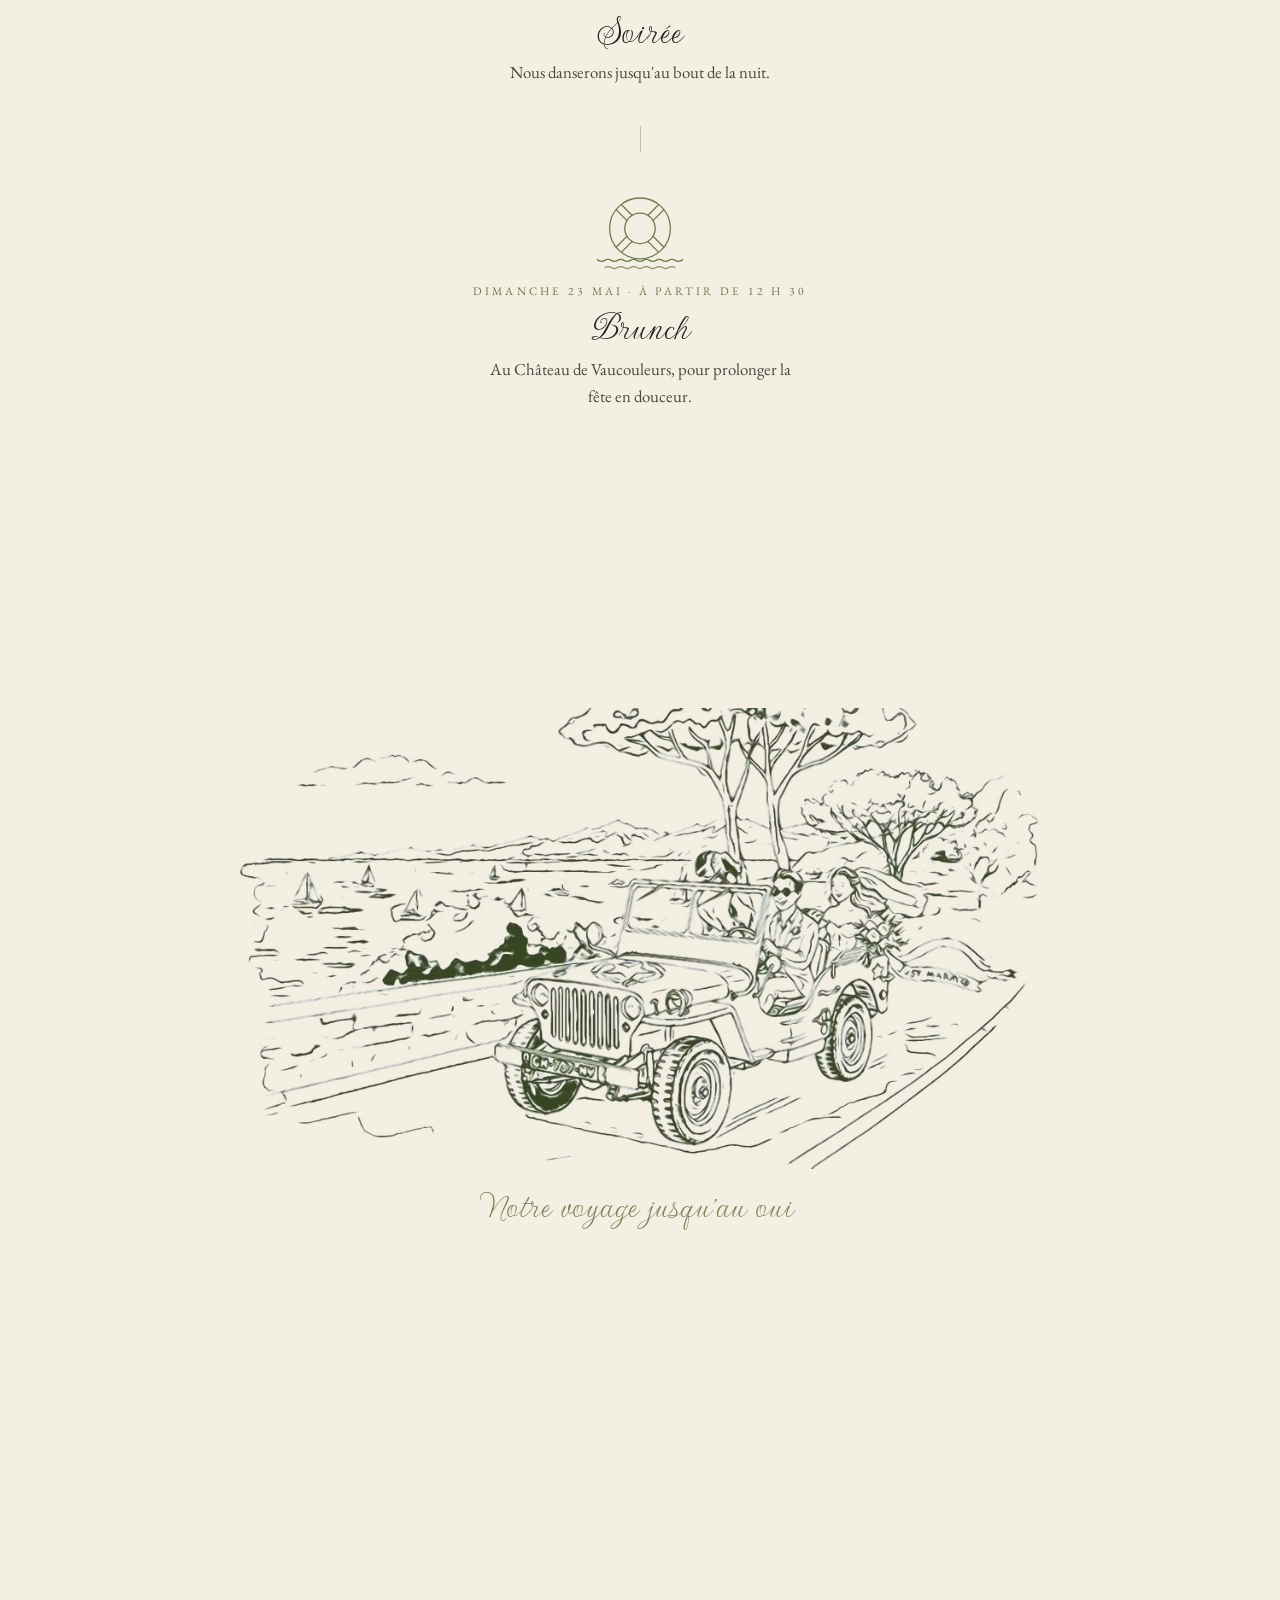
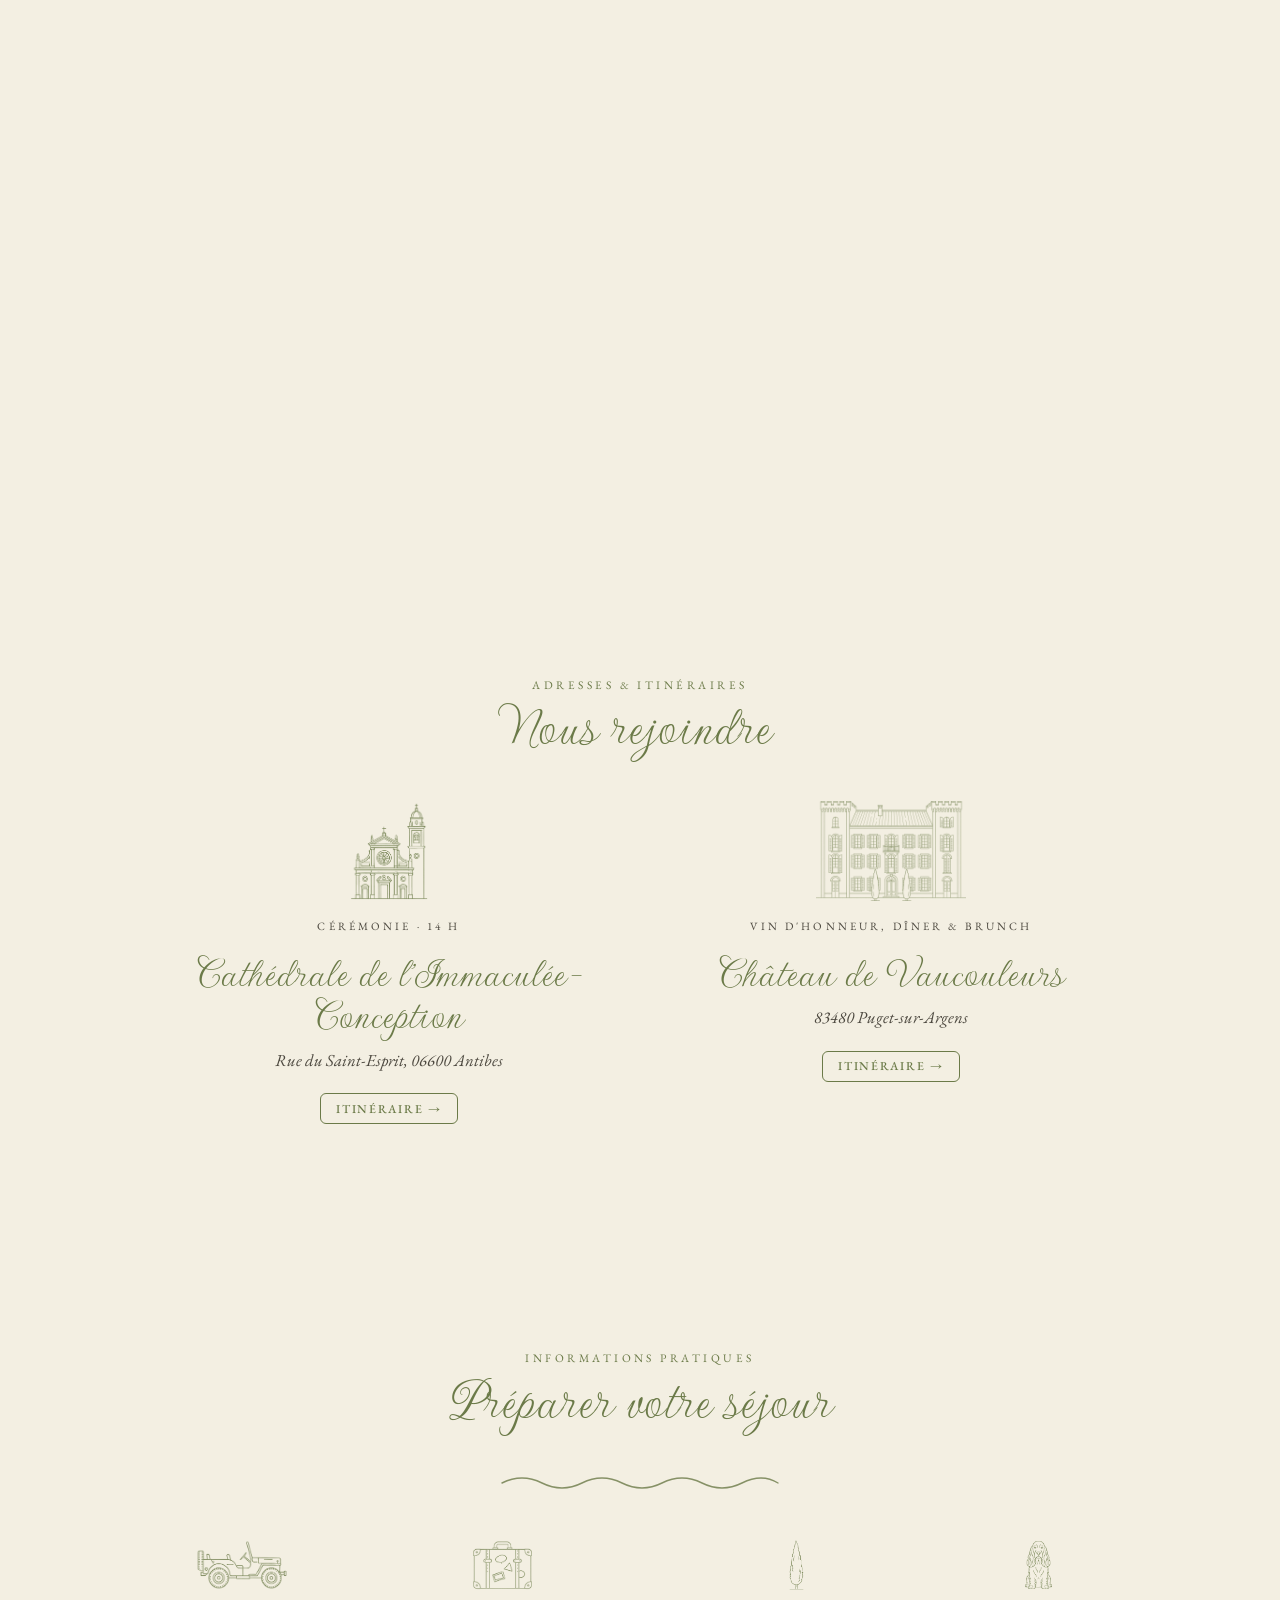
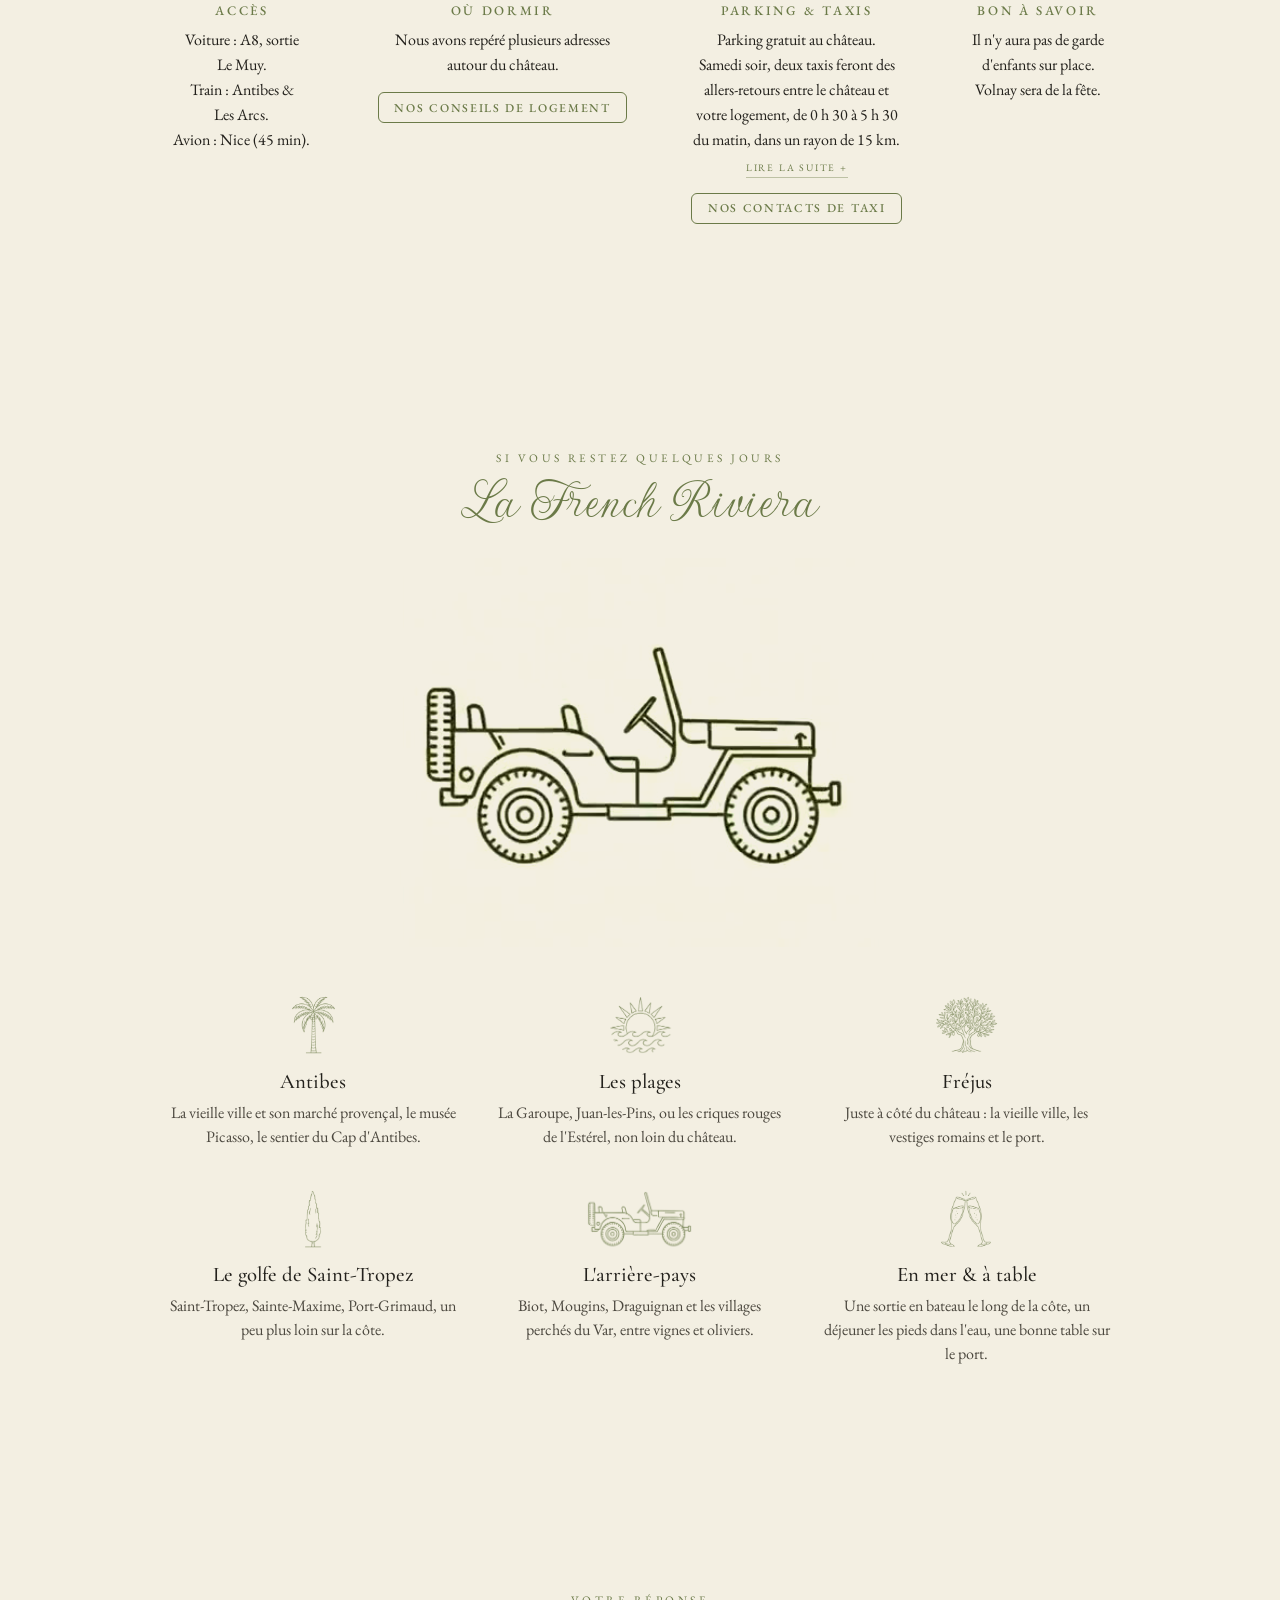
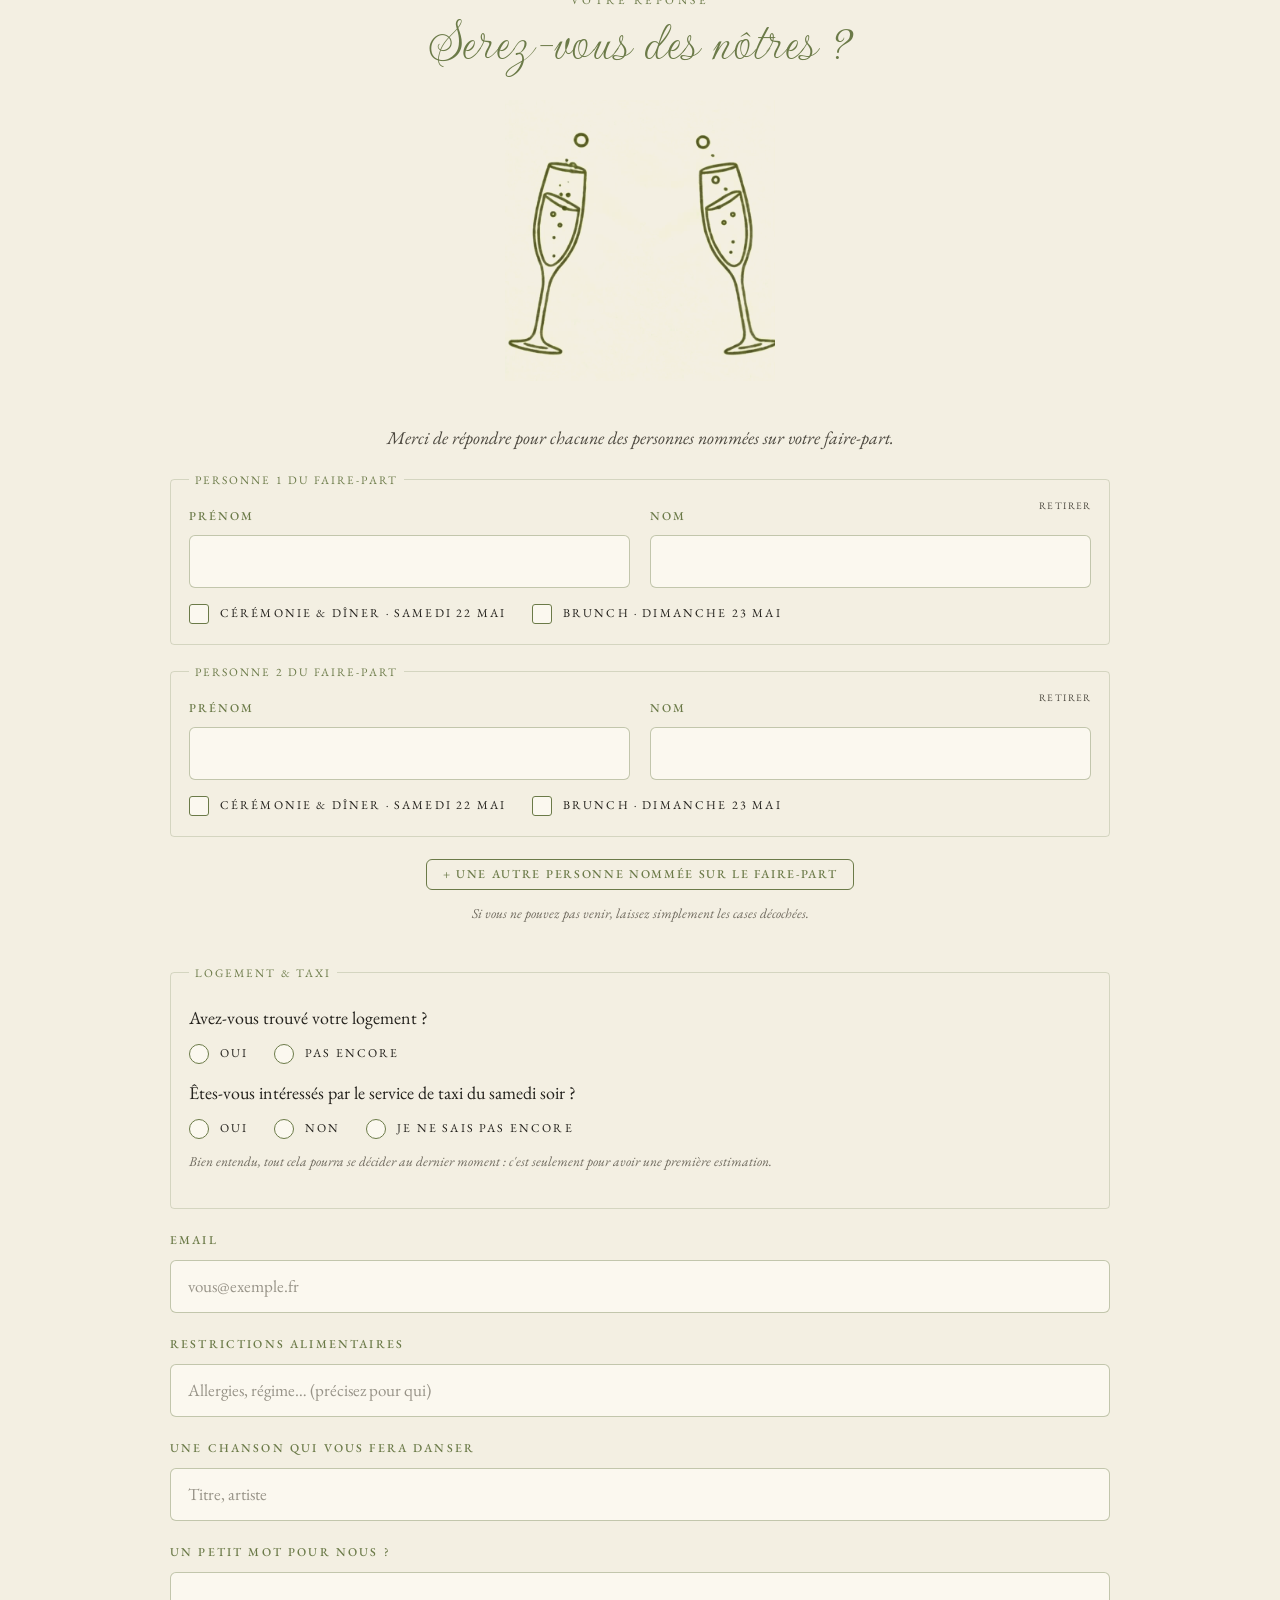
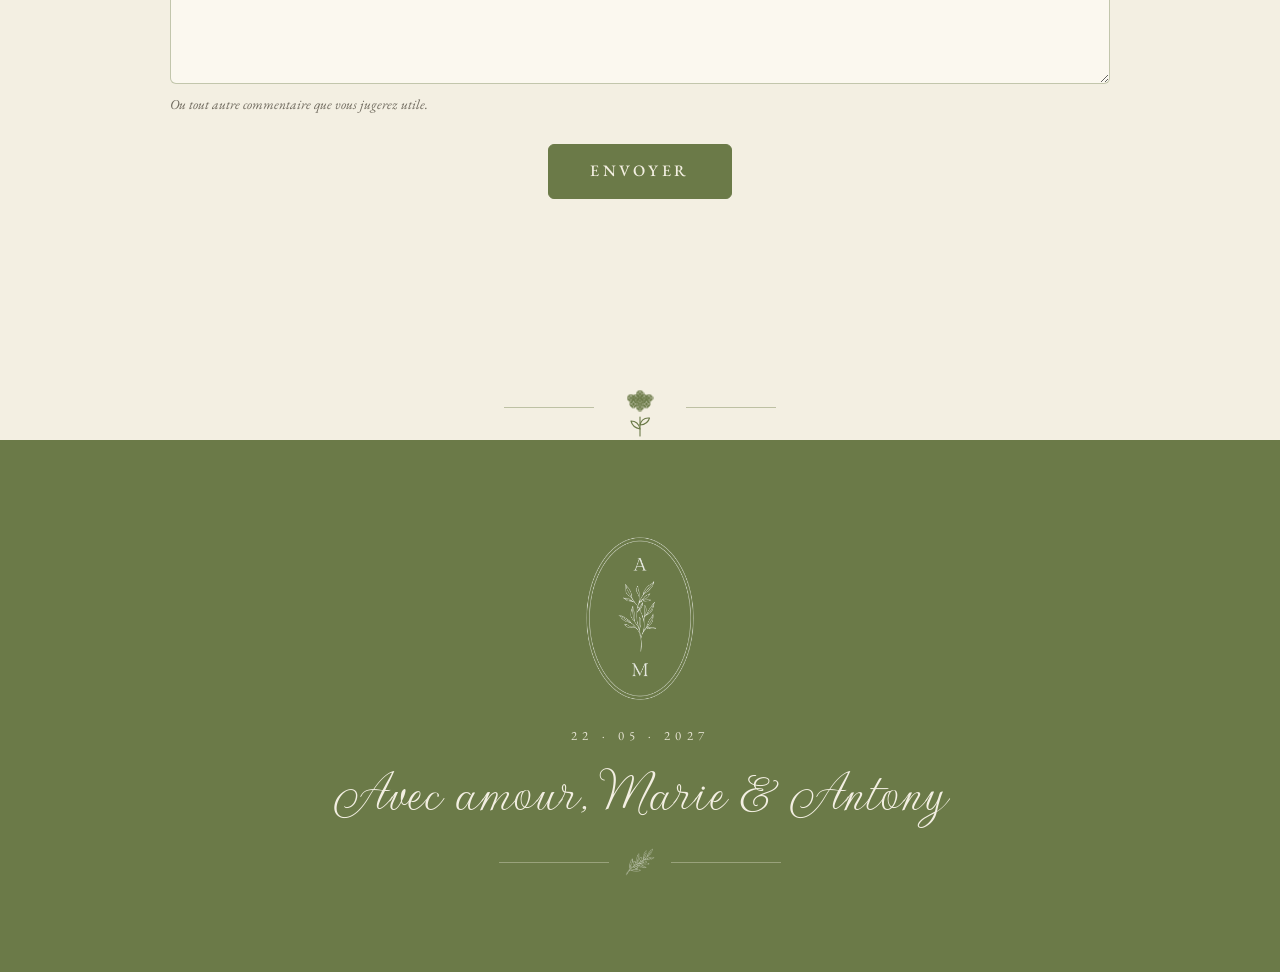
==== commit 139131da: "Taxis du samedi soir : horaires en chiffres (0 h 30 à 5 h 30) Co-Authored-By: Claude Opus 5.5 <norep" ====
--- a/index.html
+++ b/index.html
@@ -793,7 +793,7 @@
     infos: [
       { icon: 'jeep', title: 'Accès', body: ['Voiture : A8, sortie Le Muy.', 'Train : Antibes & Les Arcs.', 'Avion : Nice (45 min).'] },
       { icon: 'valise', title: 'Où dormir', body: ['Nous avons repéré plusieurs adresses autour du château.'], btn: { label: 'Nos conseils de logement', href: 'hebergements.html' } },
-      { icon: 'cypres', title: 'Parking & taxis', body: ['Parking gratuit au château.', 'Samedi soir, deux taxis feront des allers-retours entre le château et votre logement, de minuit et demi à cinq heures et demie du matin, dans un rayon de 15 km.'], more: ['Votre voiture peut passer la nuit au château. Pour revenir au brunch ou la récupérer le dimanche, nous avons réuni les taxis de la région.', "<em>Le plus simple : demandez au chauffeur qui vous raccompagne le samedi de repasser vous prendre le lendemain.</em>"], btn: { label: 'Nos contacts de taxi', href: 'taxis.html' } },
+      { icon: 'cypres', title: 'Parking & taxis', body: ['Parking gratuit au château.', 'Samedi soir, deux taxis feront des allers-retours entre le château et votre logement, de 0 h 30 à 5 h 30 du matin, dans un rayon de 15 km.'], more: ['Votre voiture peut passer la nuit au château. Pour revenir au brunch ou la récupérer le dimanche, nous avons réuni les taxis de la région.', "<em>Le plus simple : demandez au chauffeur qui vous raccompagne le samedi de repasser vous prendre le lendemain.</em>"], btn: { label: 'Nos contacts de taxi', href: 'taxis.html' } },
       { icon: 'epagneul', title: 'Bon à savoir', body: ["Il n'y aura pas de garde d'enfants sur place.", 'Volnay sera de la fête.'] }
     ],
     afaire: [
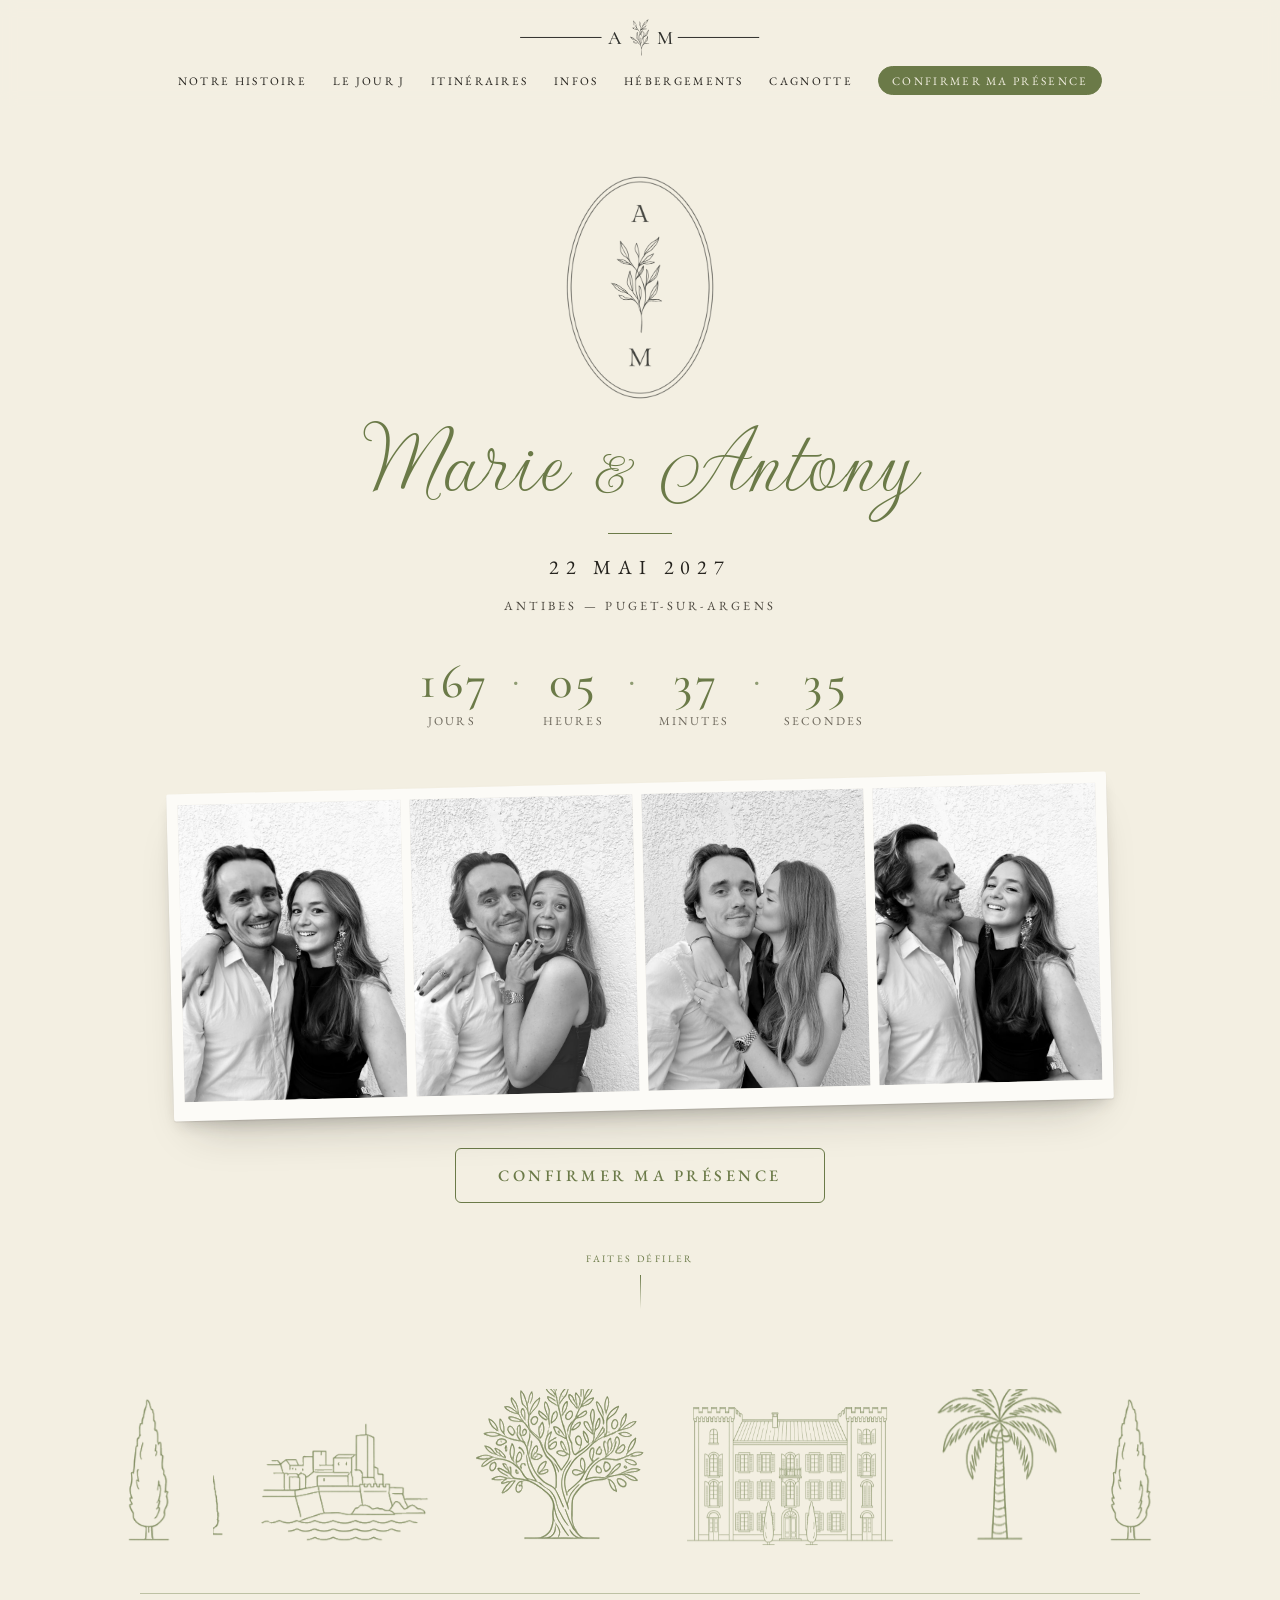
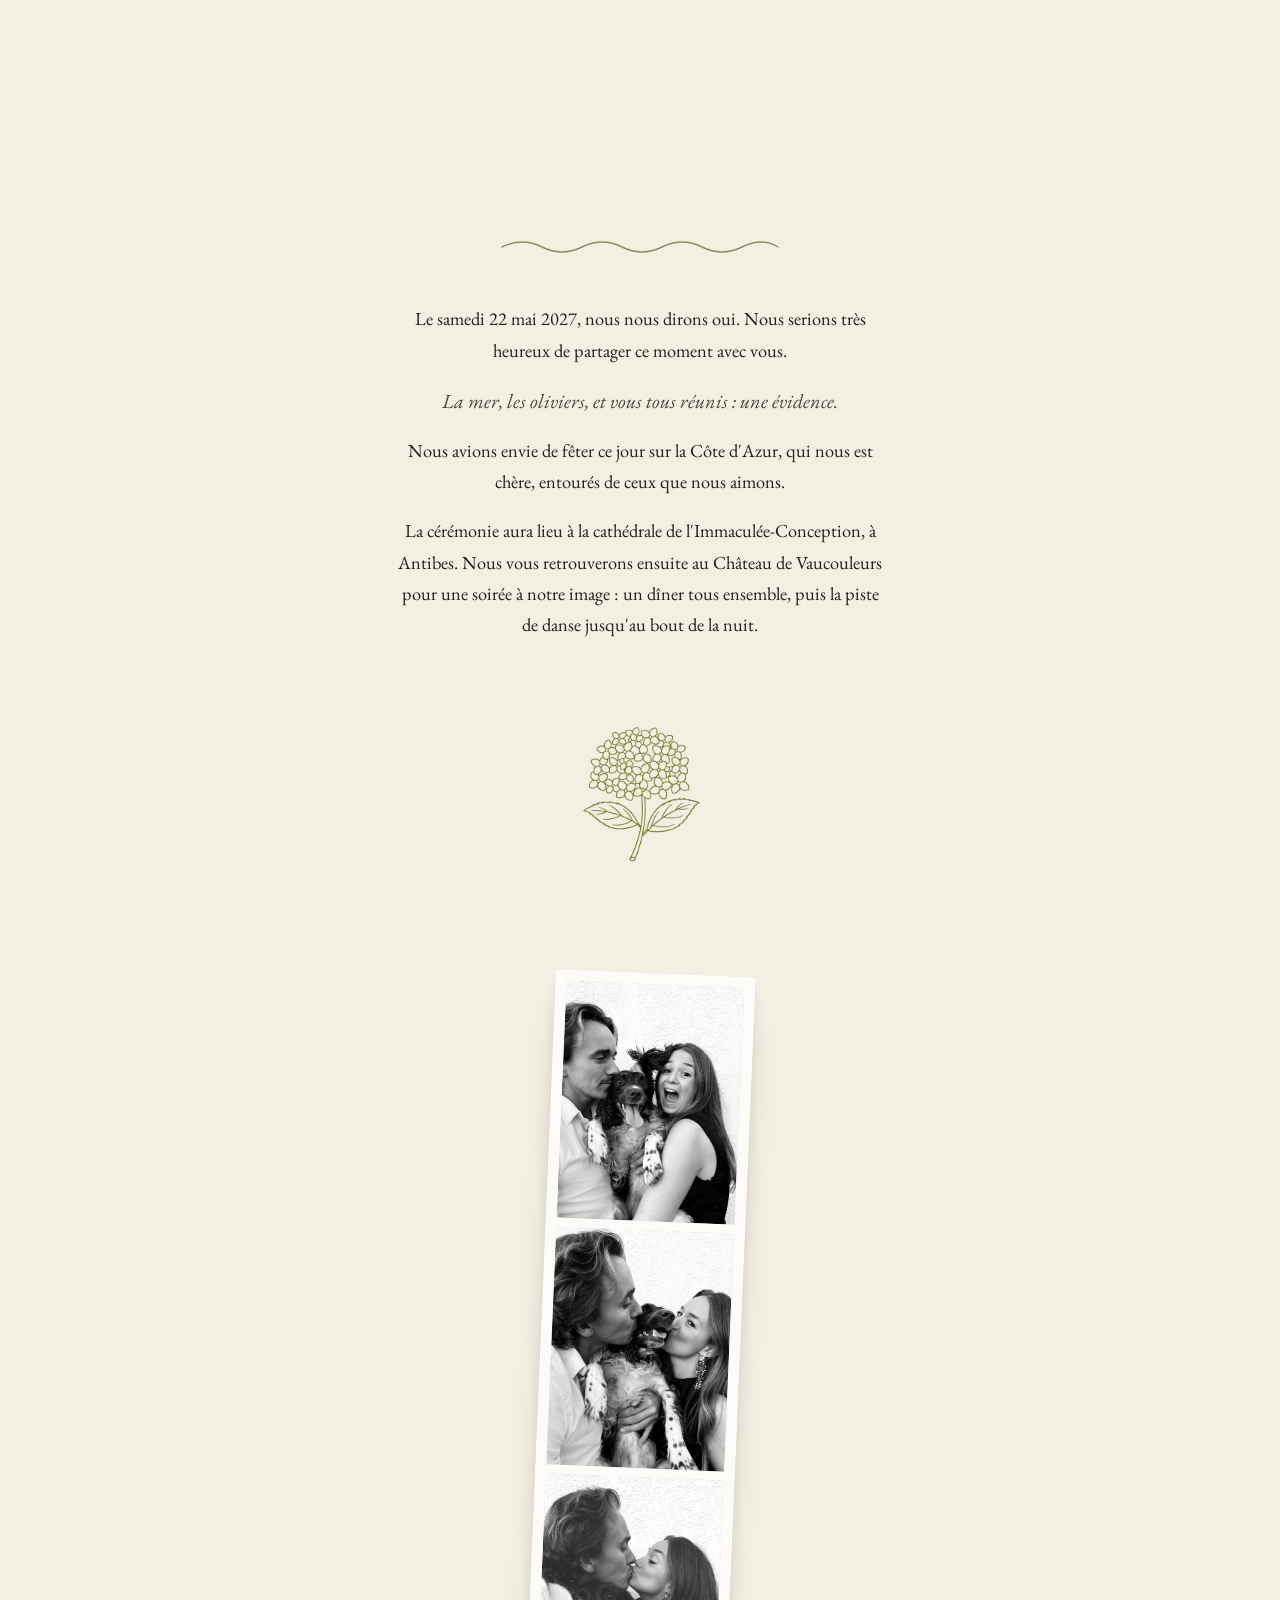
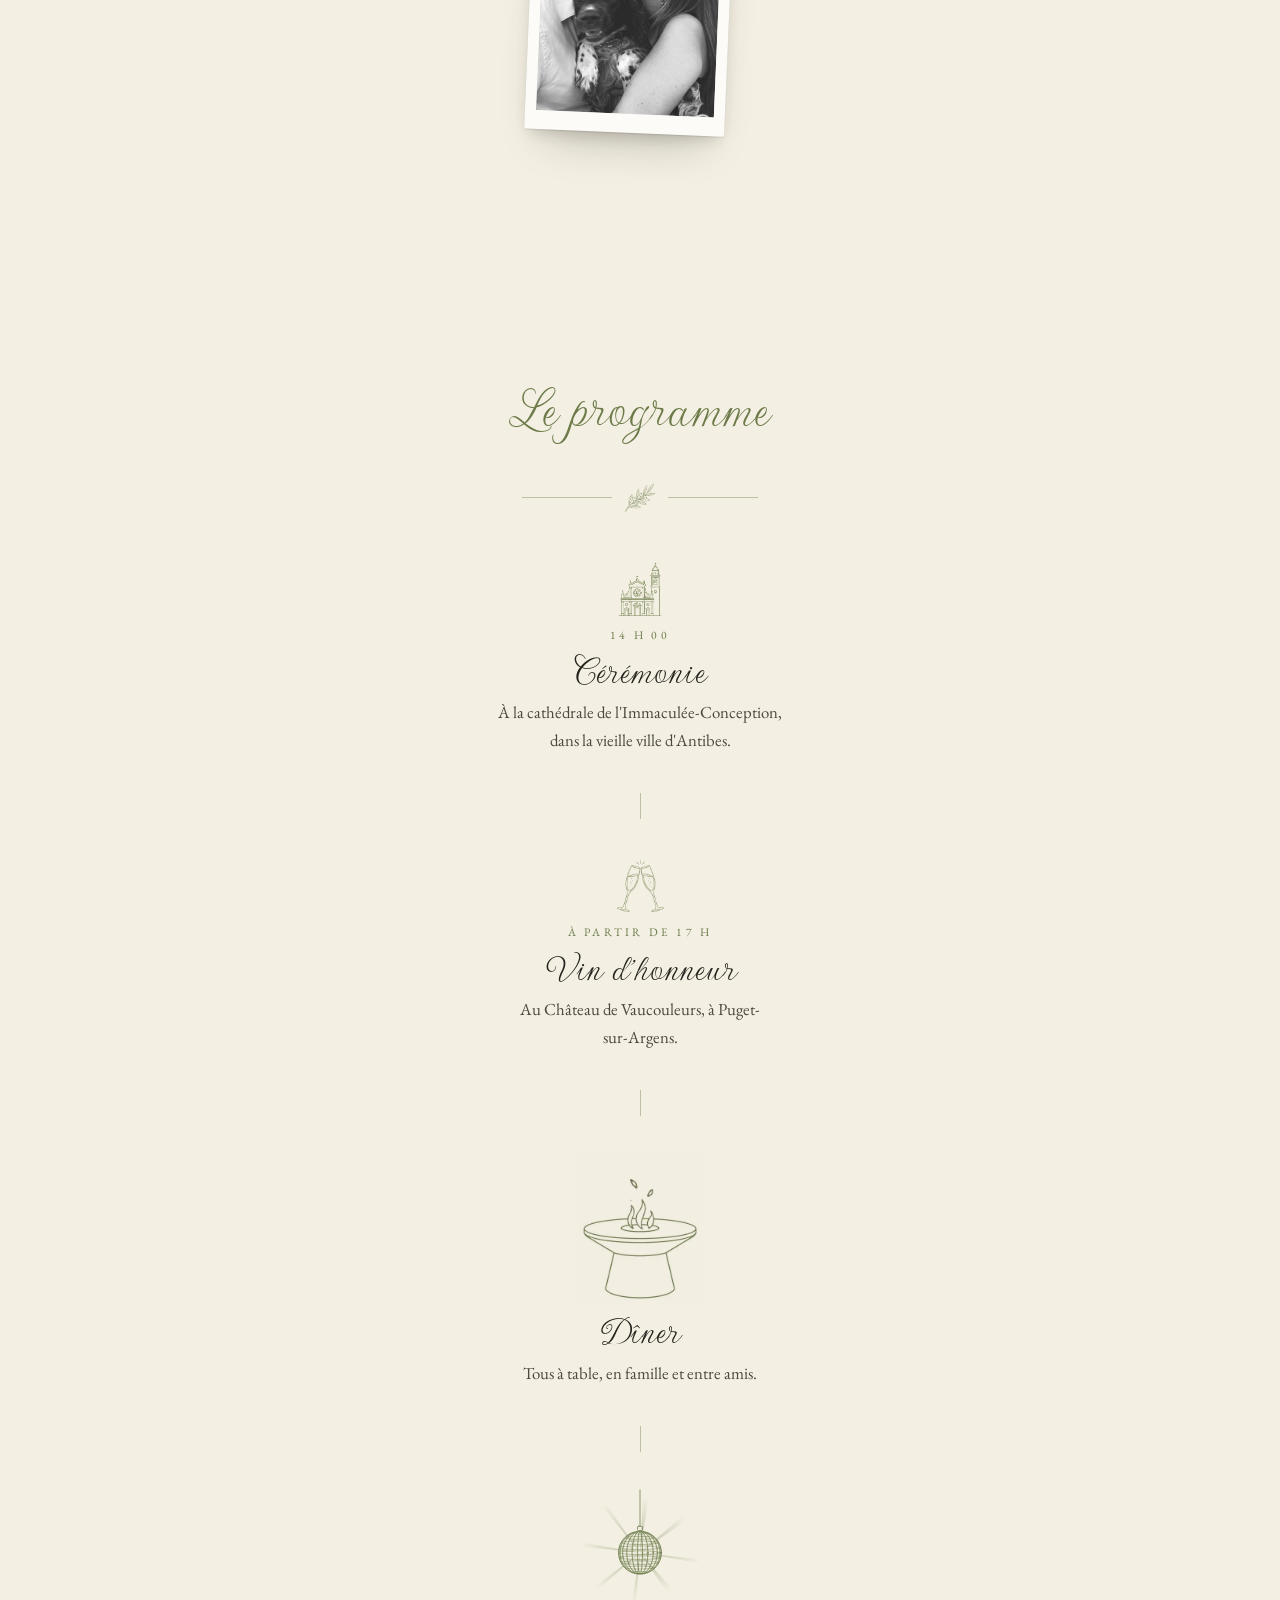
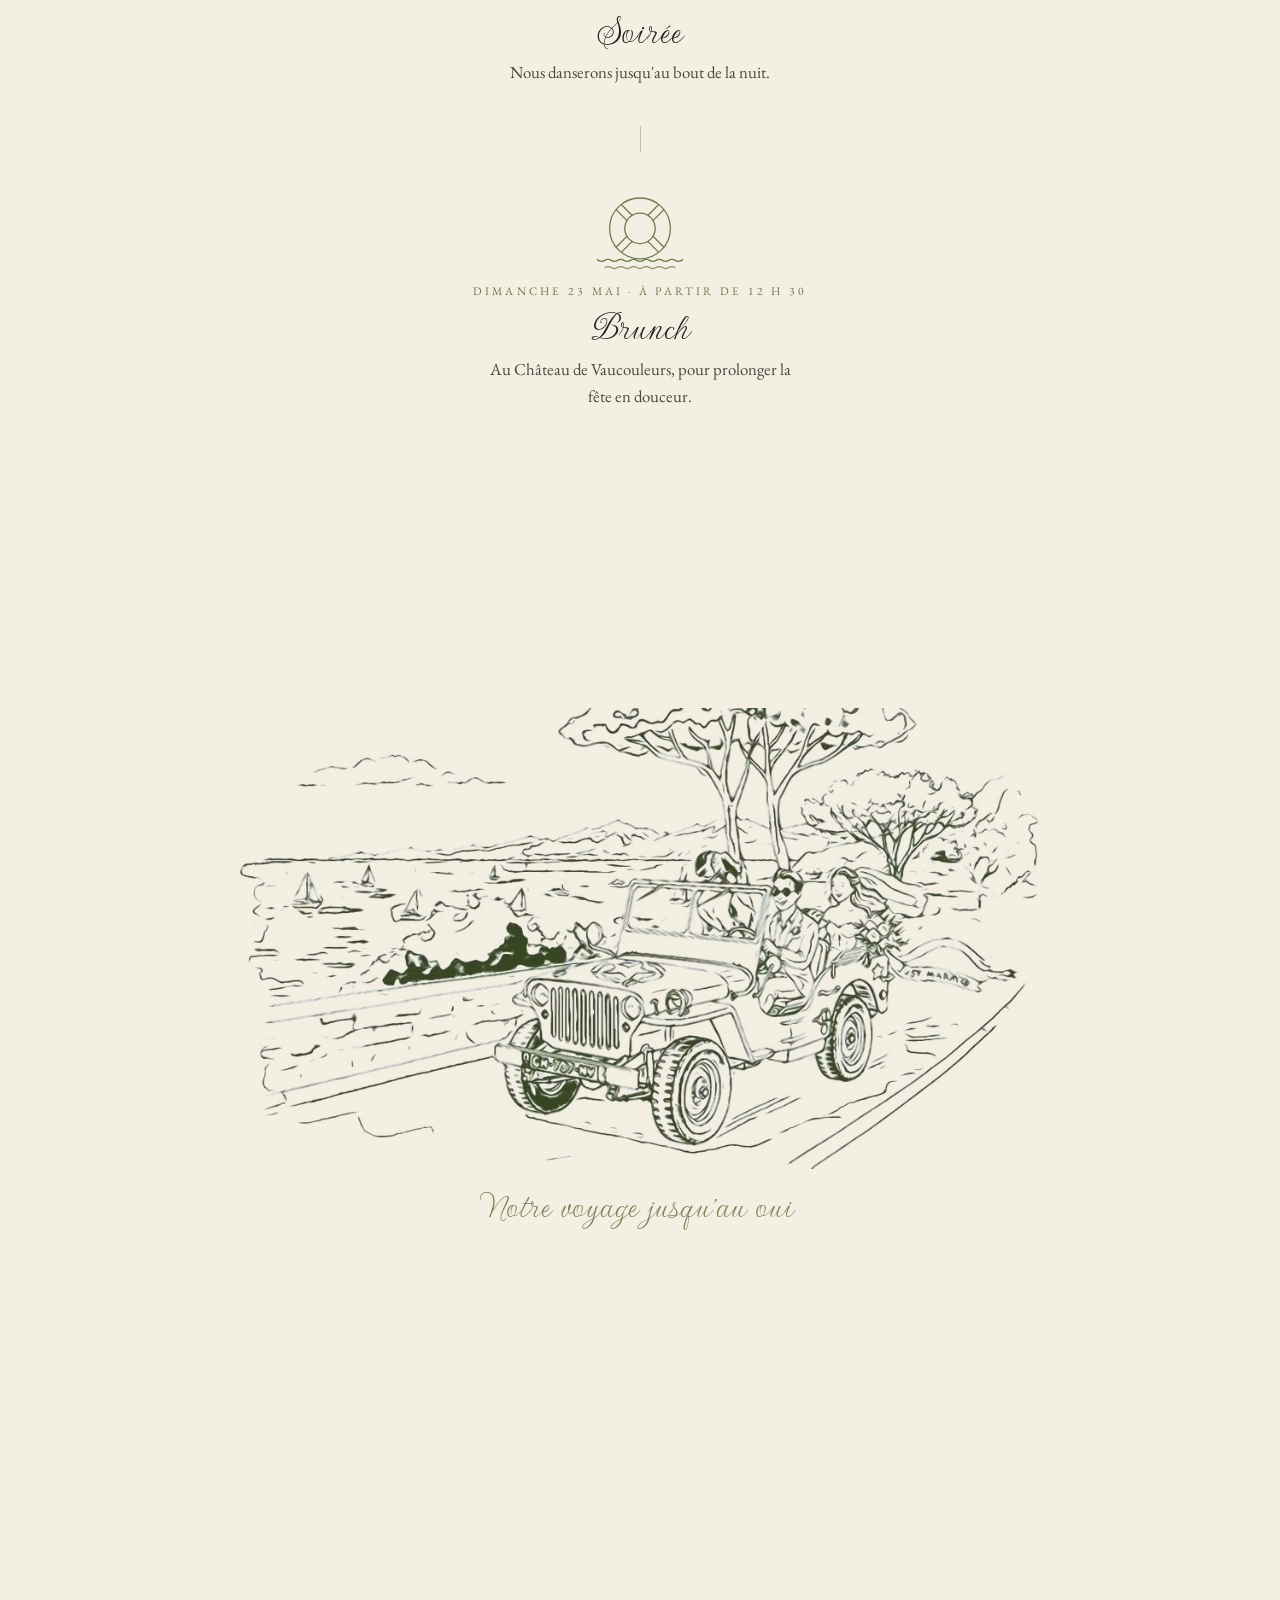
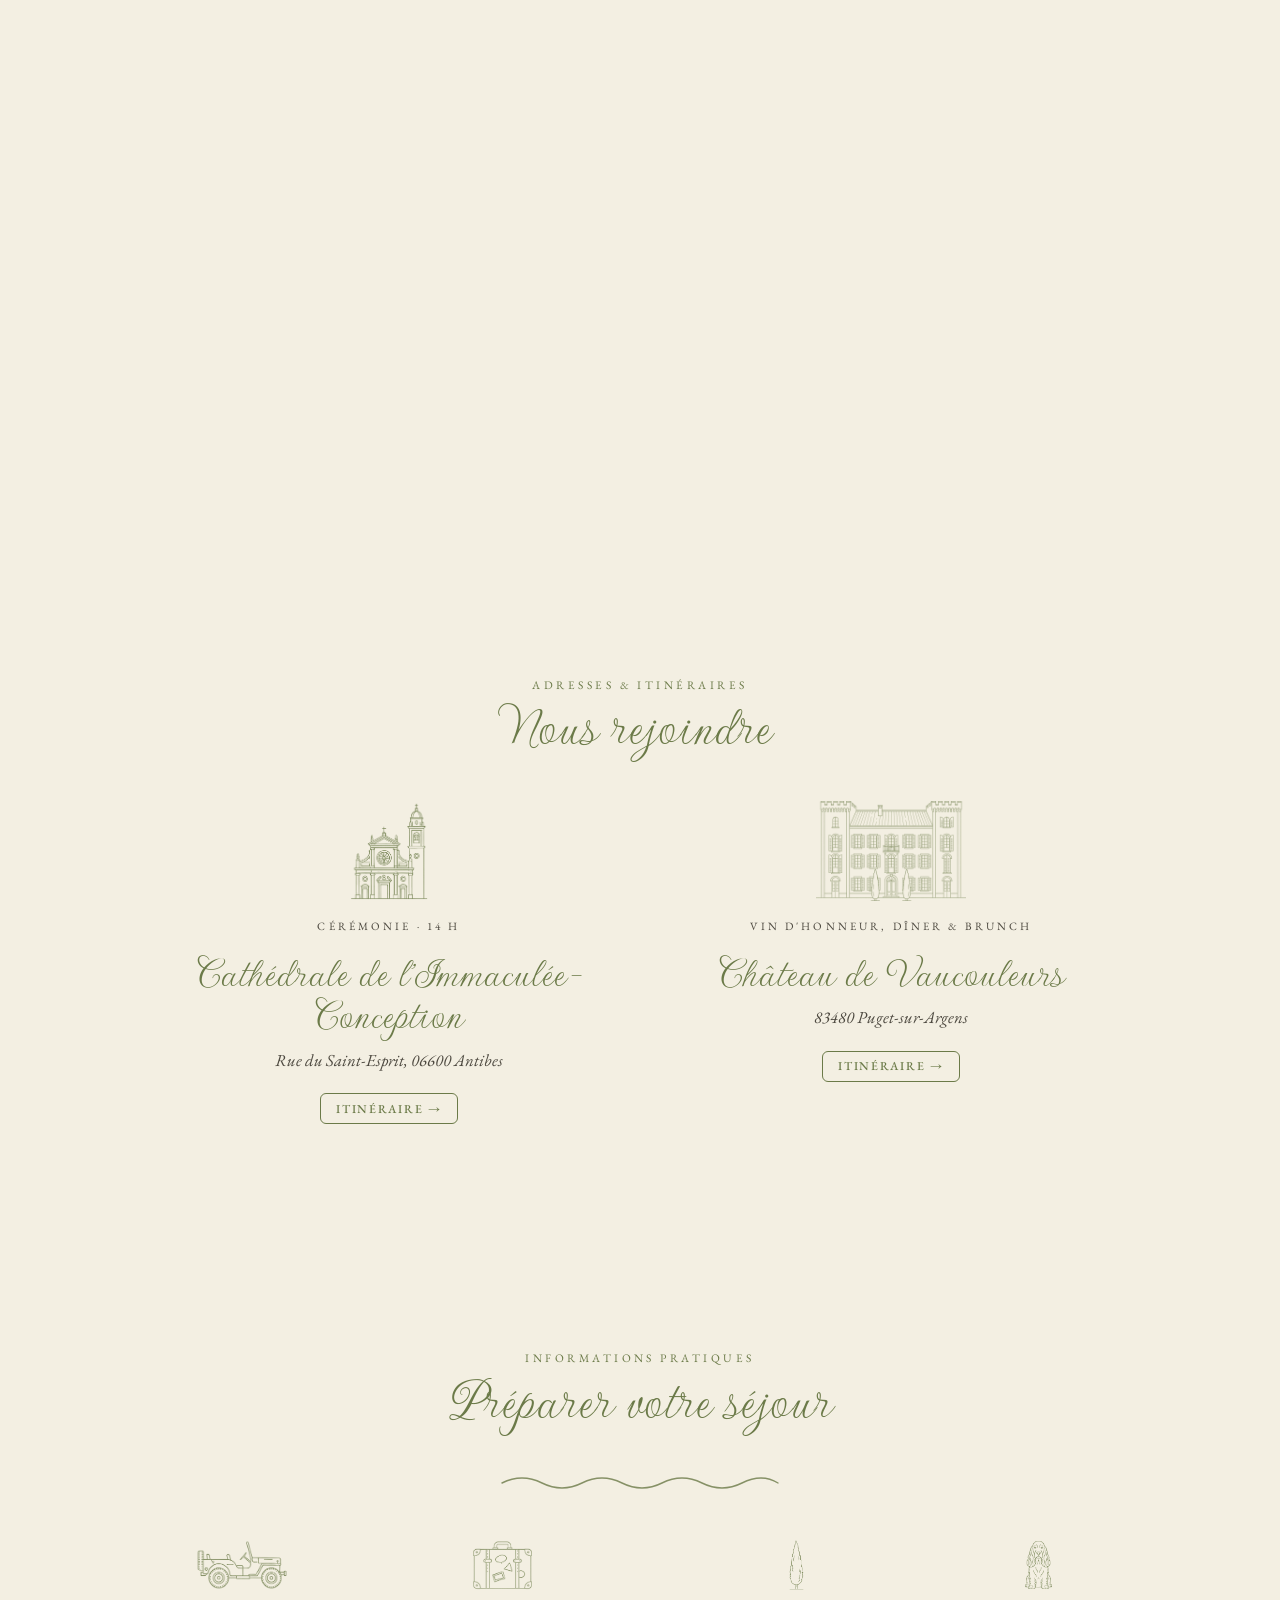
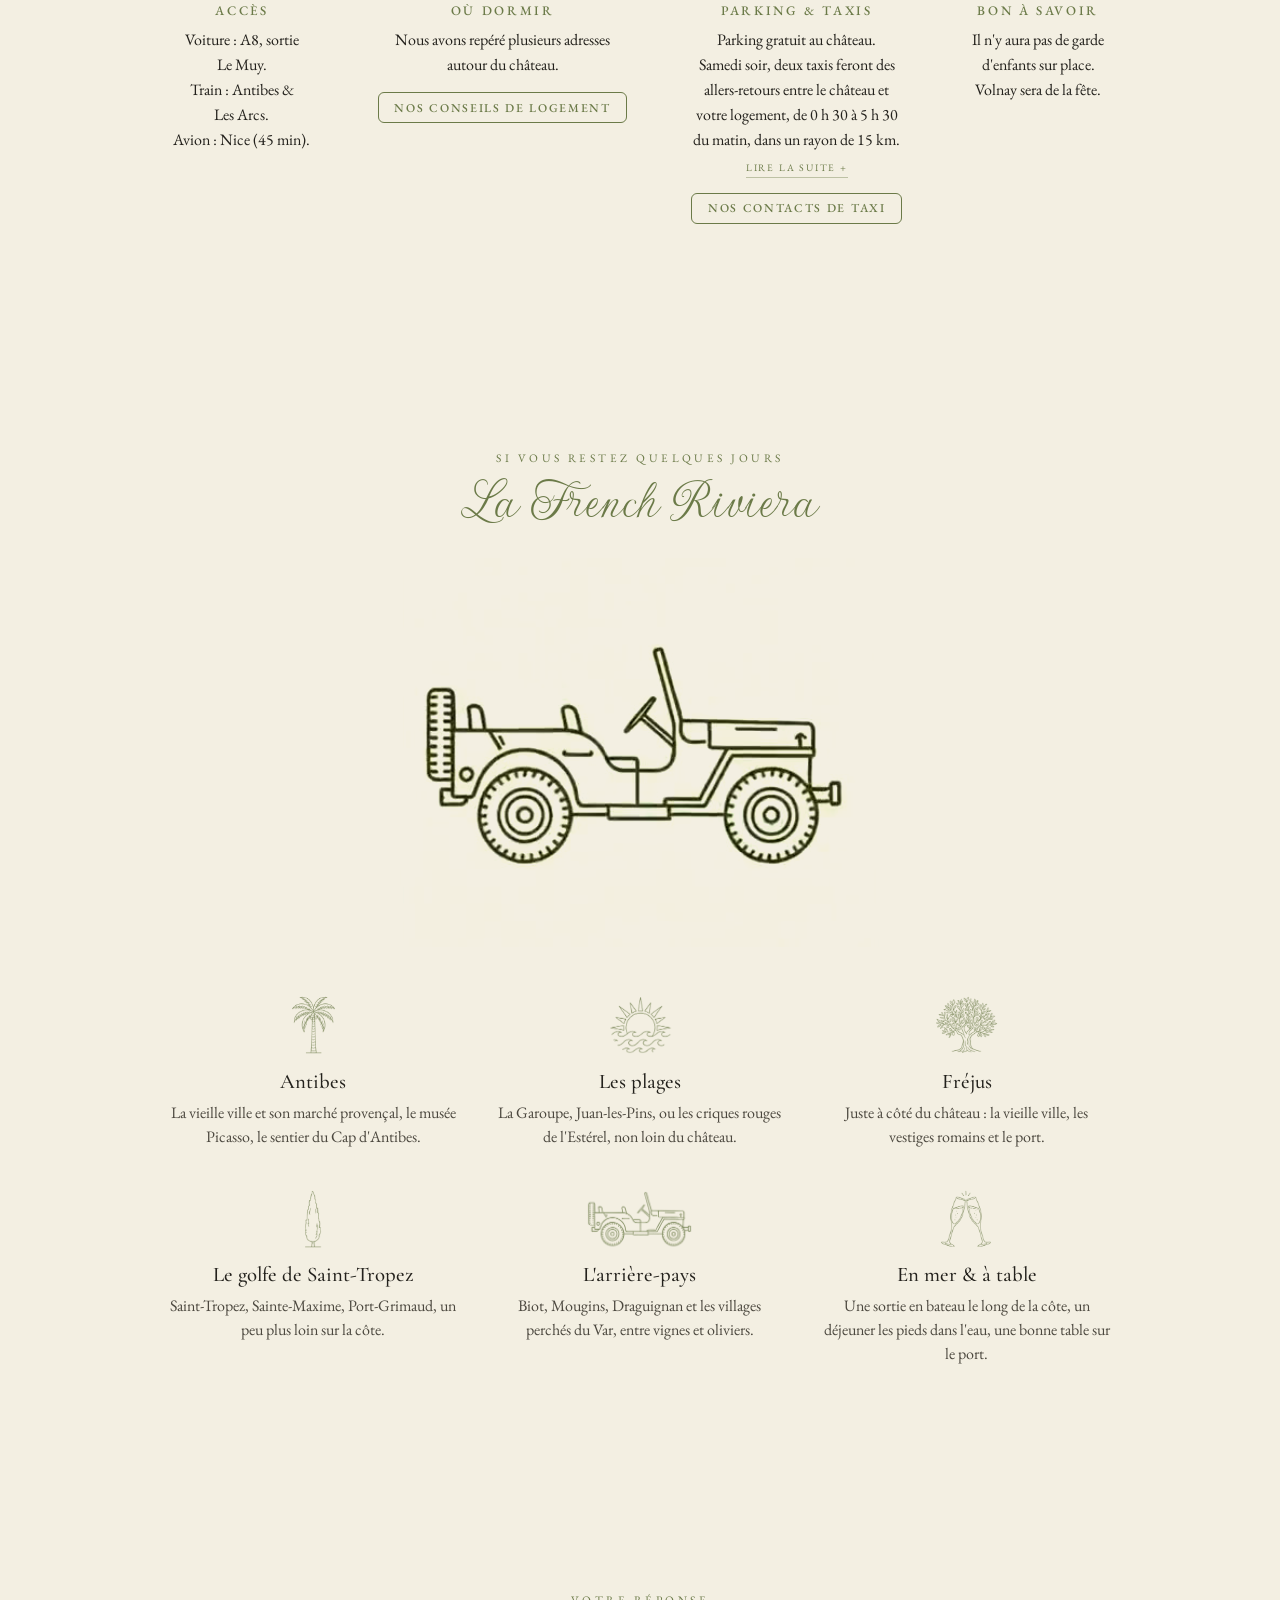
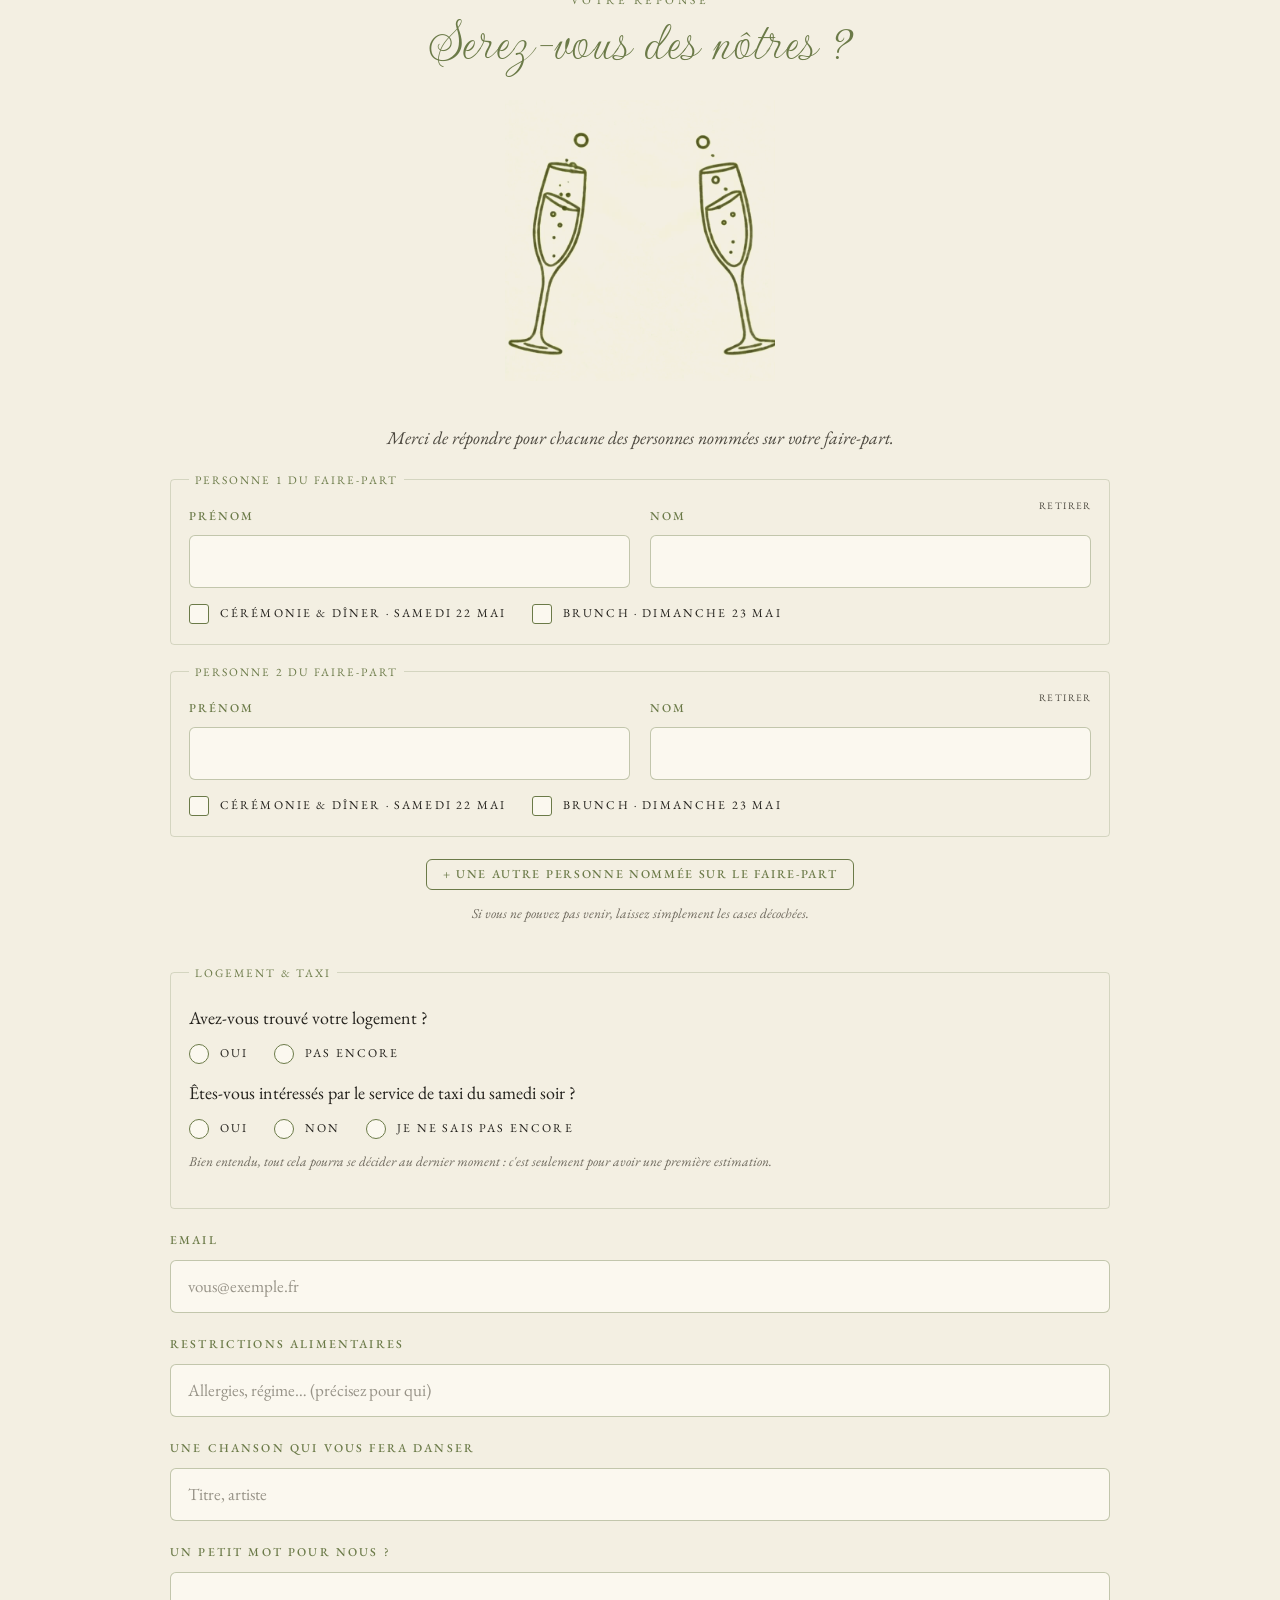
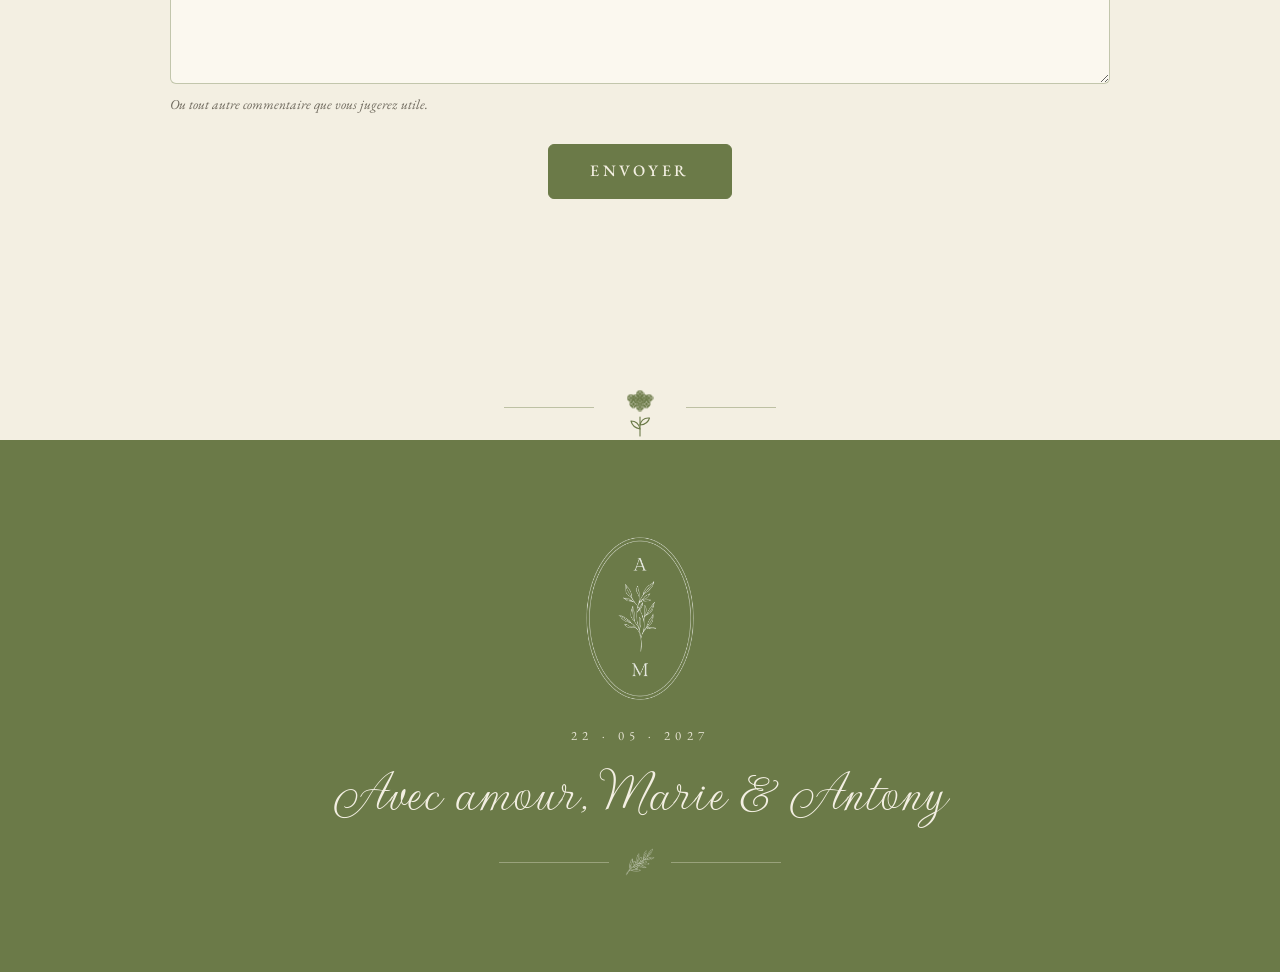
==== commit 184985ef: "Version civile (?civil) : jeudi, welcome dinner du vendredi, mairie et RSVP La même adresse sans « ?" ====
--- a/index.html
+++ b/index.html
@@ -177,6 +177,12 @@
   .prog__clip { width:auto; height:150px; margin:0 auto; }
   /* filets entre les étapes du programme : centrés (ils partaient à gauche) */
   .prog__link { align-self: center; }
+  /* version civile (?civil) : un intertitre par jour dans le programme, trois lieux */
+  .prog__day { display: flex; align-items: center; justify-content: center; gap: 14px; margin: clamp(1.2rem, 3vw, 2rem) 0 0;
+    font-family: var(--font-caps); text-transform: uppercase; letter-spacing: .3em; font-size: .8rem; color: var(--ma-olive); }
+  .prog__day:first-child { margin-top: 0; }
+  .prog__day::before, .prog__day::after { content: ""; width: clamp(32px, 10vw, 70px); height: 1px; background: var(--ma-line); }
+  @media (min-width: 900px) { .lieux2--3 { grid-template-columns: repeat(3, 1fr); } }
   .pprog { width: 96px; height: auto; color: var(--ma-olive); display: block; overflow: visible; }
   .bouee .w1 { animation: wave 3.2s linear infinite; }
   .bouee .w2 { animation: wave 4.4s linear infinite reverse; opacity: .8; }
@@ -221,6 +227,7 @@
     @keyframes ringpulse{ 0%,100%{ transform:scale(1) } 50%{ transform:scale(1.06) } }
   }
 </style>
+<script src="ds/version.js"></script>
 </head>
 <body>
 <svg width="0" height="0" style="position:absolute" aria-hidden="true"><defs>
@@ -646,6 +653,8 @@
                 <label class="ma-field"><span class="ma-field__label">Nom</span><input class="ma-control" data-k="nom" autocomplete="family-name" required></label>
               </div>
               <div class="rsvp2__checks">
+                <label class="ma-check only-civil"><input type="checkbox" data-k="jeudi"><span class="ma-check__box"><svg width="13" height="13" viewBox="0 0 24 24" fill="none" stroke="#fff" stroke-width="3"><path d="M5 13l4 4L19 7"/></svg></span>Mariage civil, déjeuner &amp; dîner · jeudi 20 mai</label>
+                <label class="ma-check only-civil"><input type="checkbox" data-k="vendredi"><span class="ma-check__box"><svg width="13" height="13" viewBox="0 0 24 24" fill="none" stroke="#fff" stroke-width="3"><path d="M5 13l4 4L19 7"/></svg></span>Welcome dinner · vendredi 21 mai</label>
                 <label class="ma-check"><input type="checkbox" data-k="samedi"><span class="ma-check__box"><svg width="13" height="13" viewBox="0 0 24 24" fill="none" stroke="#fff" stroke-width="3"><path d="M5 13l4 4L19 7"/></svg></span>Cérémonie &amp; dîner · samedi 22 mai</label>
                 <label class="ma-check"><input type="checkbox" data-k="brunch"><span class="ma-check__box"><svg width="13" height="13" viewBox="0 0 24 24" fill="none" stroke="#fff" stroke-width="3"><path d="M5 13l4 4L19 7"/></svg></span>Brunch · dimanche 23 mai</label>
               </div>
@@ -808,8 +817,33 @@
   function icon(n){ return IB + '/icon-' + n + '.png'; }
   function el(h){ var t=document.createElement('template'); t.innerHTML=h.trim(); return t.content.firstChild; }
 
-  (function(){ var b=document.getElementById('prog'),h='';
-    DATA.programme.forEach(function(p,i){ if(i>0)h+='<span class="prog__link" aria-hidden="true"></span>';
+  /* ---- Version civile (adresse avec ?civil, voir ds/version.js) : jeudi, vendredi, puis le samedi et le brunch ---- */
+  var CIVIL = !!window.MA_CIVIL;
+  if(CIVIL){
+    var P=DATA.programme, brunch={}; for(var k in P[4]) brunch[k]=P[4][k]; brunch.time='À partir de 12 h 30';
+    DATA.programme=[
+      { day: 'Jeudi 20 mai' },
+      { icon: 'alliances', time: '10 h 45', name: 'Mariage civil', desc: "Rendez-vous devant la mairie d'Antibes, cours Masséna." },
+      { icon: 'soleil-mer', time: '', name: 'Déjeuner', desc: "Dans la baie de la Garoupe, au Cap d'Antibes." },
+      { icon: 'vieil-antibes', time: 'Le soir', name: 'Dîner', desc: "Dans le Vieil Antibes." },
+      { day: 'Vendredi 21 mai' },
+      { icon: 'chateau-vaucouleurs', time: '19 h 00', name: 'Welcome dinner', desc: "Au Château de Vaucouleurs, pour nous retrouver tous ensemble la veille du mariage." },
+      { day: 'Samedi 22 mai' }, P[0], P[1], P[2], P[3],
+      { day: 'Dimanche 23 mai' }, brunch
+    ];
+    DATA.lieux.unshift({ kicker: 'Mariage civil · Jeudi 10 h 45', icon: 'vieil-antibes', name: "Mairie d'Antibes", addr: 'Cours Masséna, 06600 Antibes', maps: 'https://maps.google.com/?q=H%C3%B4tel+de+Ville+Antibes+Cours+Mass%C3%A9na' });
+    DATA.lieux[1].kicker = 'Cérémonie · Samedi 14 h';
+    DATA.lieux[2].kicker = "Welcome dinner, vin d'honneur, dîner & brunch";
+    document.getElementById('lieux2').classList.add('lieux2--3');
+    var eb=document.querySelector('#jourj .eyebrow-caps'); if(eb) eb.textContent='Du jeudi au dimanche';
+  } else {
+    [].forEach.call(document.getElementById('guest-tpl').content.querySelectorAll('.only-civil'),function(n){ n.remove(); });
+  }
+
+  (function(){ var b=document.getElementById('prog'),h='',prev=null;
+    DATA.programme.forEach(function(p,i){
+      if(p.day){ h+='<p class="prog__day r">'+p.day+'</p>'; prev=null; return; }
+      if(prev)h+='<span class="prog__link" aria-hidden="true"></span>'; prev=p;
       var media=p.svg?p.svg:p.clip?'<video class="clip prog__clip" src="assets/video/'+p.clip+'.mp4" poster="assets/video/'+p.clip+'-poster.jpg" loop muted playsinline preload="metadata"></video>':'<img class="draw" src="'+icon(p.icon)+'" alt="">';
       h+='<div class="prog__item r">'+media+(p.time?'<span class="prog__time">'+p.time+'</span>':'')+'<span class="prog__name">'+p.name+'</span><p class="prog__desc">'+p.desc+'</p></div>'; });
     b.innerHTML=h;
@@ -861,16 +895,18 @@
     form.addEventListener('submit',function(e){ e.preventDefault(); err.hidden=true;
       if(!form.checkValidity()){ form.reportValidity(); return; }
       var data={}, guests=[].slice.call(list.children), oui=function(b){ return b?'oui':'non'; };
+      if(CIVIL) data['Invitation']='Civil, welcome dinner et religieux';
       guests.forEach(function(g,i){ var v=function(k){ return g.querySelector('[data-k='+k+']'); };
-        data['Personne '+(i+1)]=v('prenom').value.trim()+' '+v('nom').value.trim().toUpperCase()+' — samedi 22 : '+oui(v('samedi').checked)+' · brunch 23 : '+oui(v('brunch').checked); });
+        data['Personne '+(i+1)]=v('prenom').value.trim()+' '+v('nom').value.trim().toUpperCase()+' — '+(CIVIL?'jeudi 20 : '+oui(v('jeudi').checked)+' · vendredi 21 : '+oui(v('vendredi').checked)+' · ':'')+'samedi 22 : '+oui(v('samedi').checked)+' · brunch 23 : '+oui(v('brunch').checked); });
       var first=list.querySelector('[data-k=prenom]').value.trim()+' '+list.querySelector('[data-k=nom]').value.trim();
       data['Logement trouvé']=radio('logement'); data['Adresse du logement']=addr.hidden?'':form.adresse.value; data['Taxi samedi soir']=radio('taxi');
       data['Email']=form.email.value; data['Restrictions alimentaires']=form.regime.value; data['Chanson']=form.chanson.value; data['Petit mot']=form.mot.value;
-      data._subject='RSVP mariage — '+first+(guests.length>1?' (+'+(guests.length-1)+')':''); data._template='table'; data._replyto=form.email.value; data._honey=form._honey.value;
+      data._subject='RSVP mariage'+(CIVIL?' (civil)':'')+' — '+first+(guests.length>1?' (+'+(guests.length-1)+')':''); data._template='table'; data._replyto=form.email.value; data._honey=form._honey.value;
       btn.disabled=true;
       if(RSVP_SCRIPT){
         var payload={ persons:guests.map(function(g){ var v=function(k){ return g.querySelector('[data-k='+k+']'); };
-            return { prenom:v('prenom').value, nom:v('nom').value, samedi:v('samedi').checked, brunch:v('brunch').checked }; }),
+            return { prenom:v('prenom').value, nom:v('nom').value, jeudi:CIVIL&&v('jeudi').checked, vendredi:CIVIL&&v('vendredi').checked, samedi:v('samedi').checked, brunch:v('brunch').checked }; }),
+          invitation:CIVIL?'civil':'religieux',
           logement:radio('logement'), adresse:addr.hidden?'':form.adresse.value, taxi:radio('taxi'),
           email:form.email.value, regime:form.regime.value, chanson:form.chanson.value, mot:form.mot.value, website:form._honey.value };
         /* text/plain : requête « simple », pas de pré-vérification CORS côté Google */
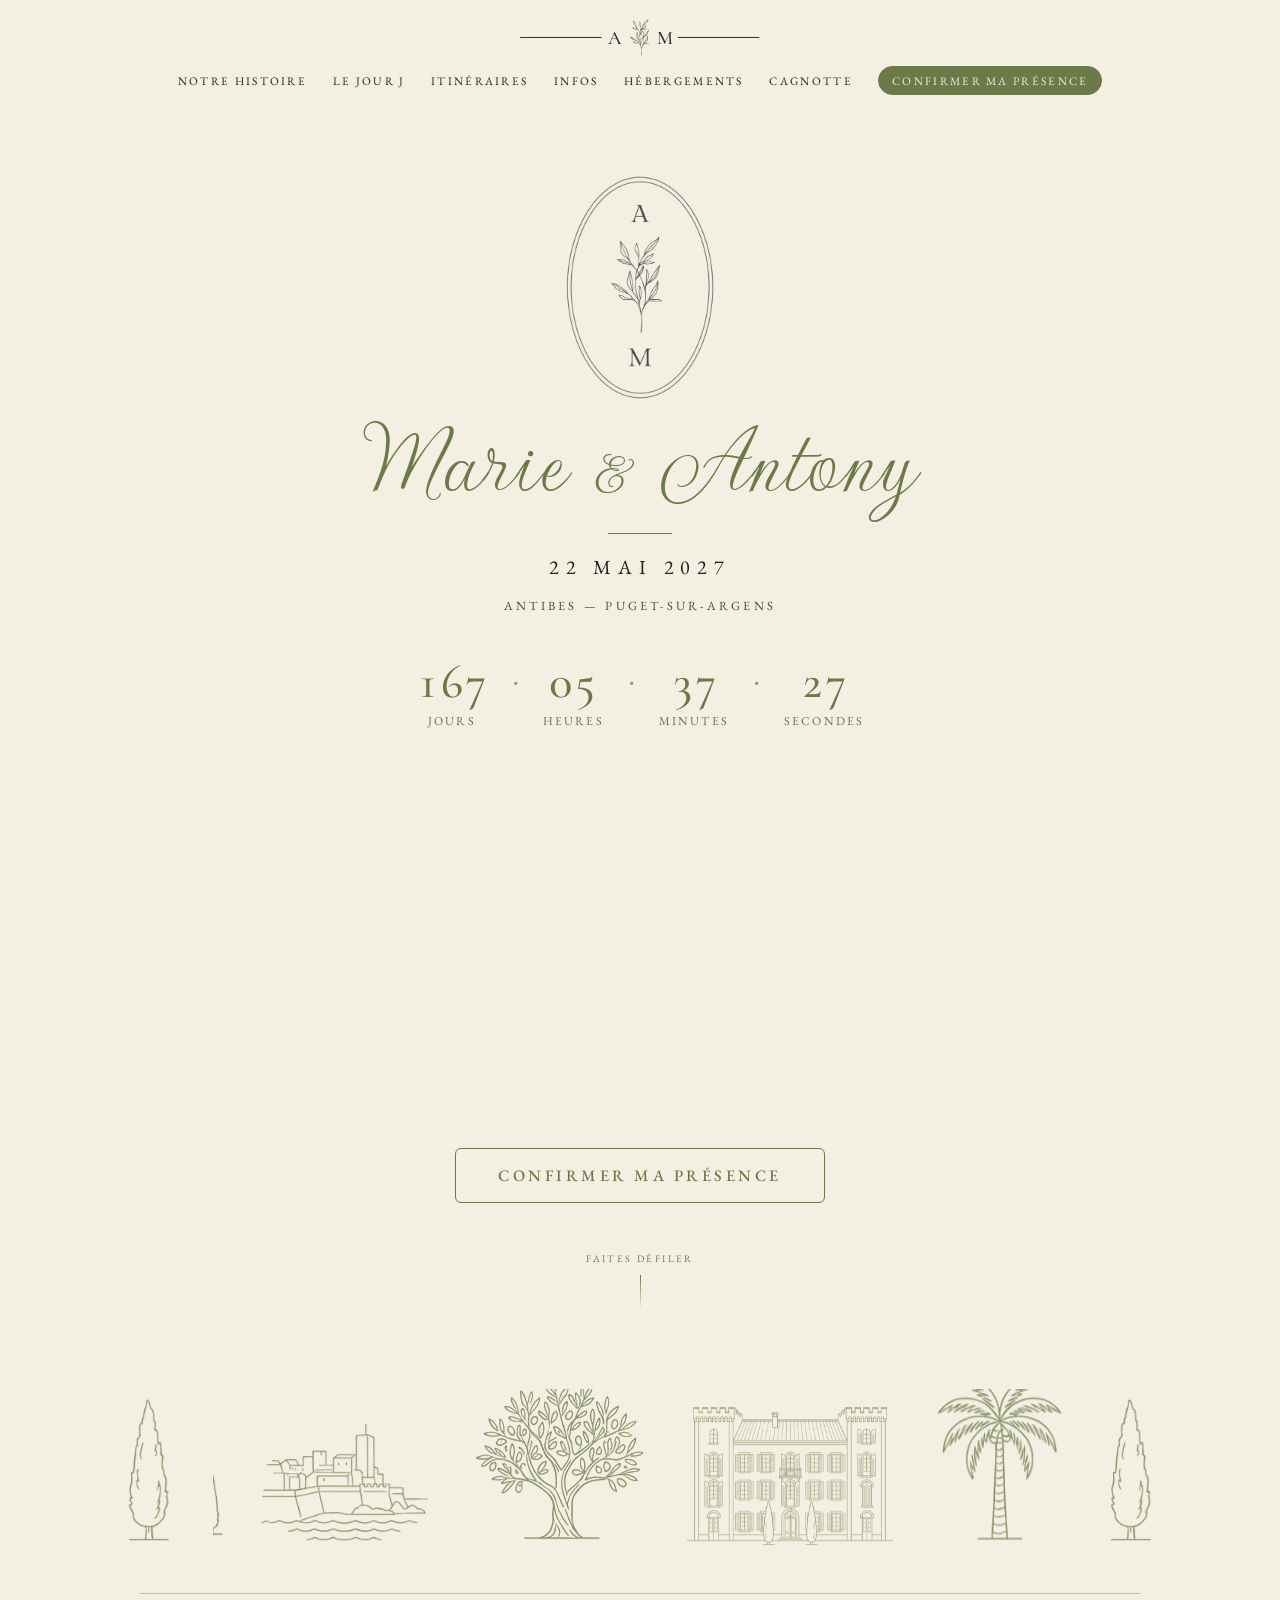
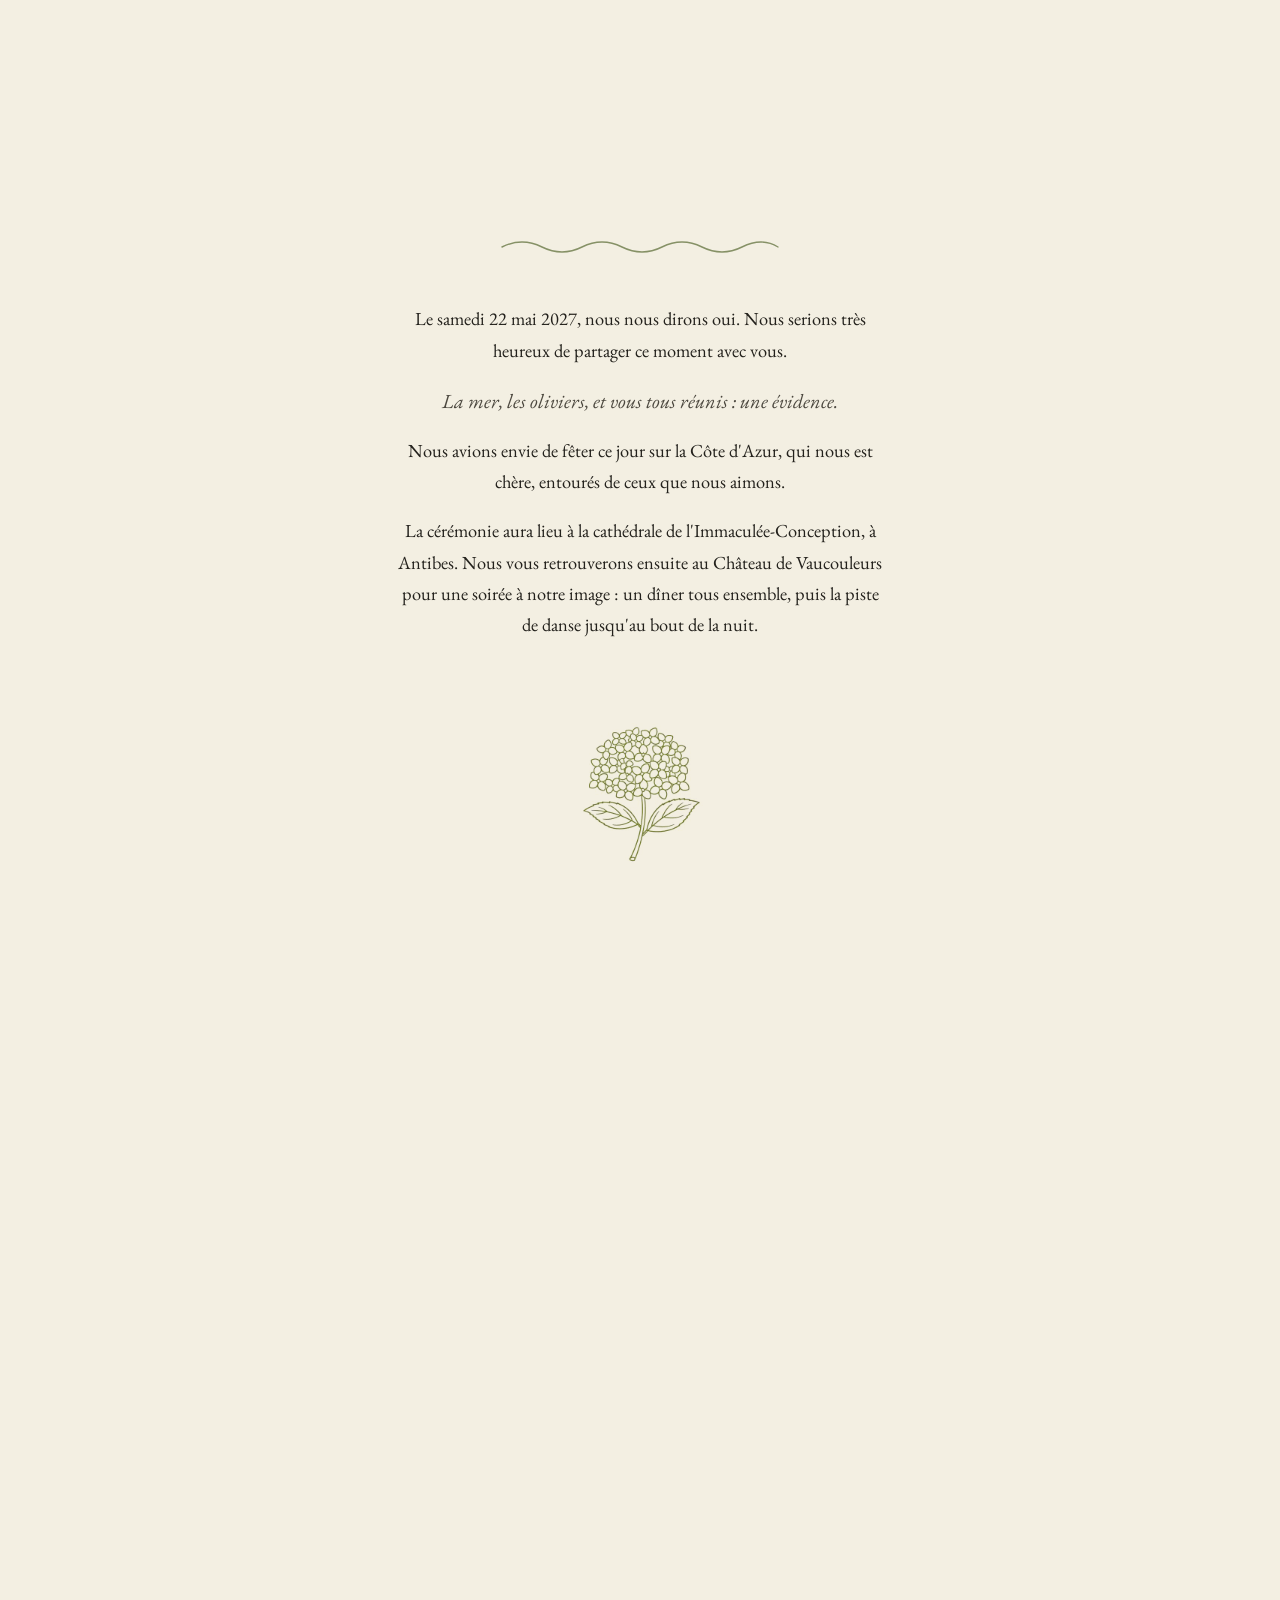
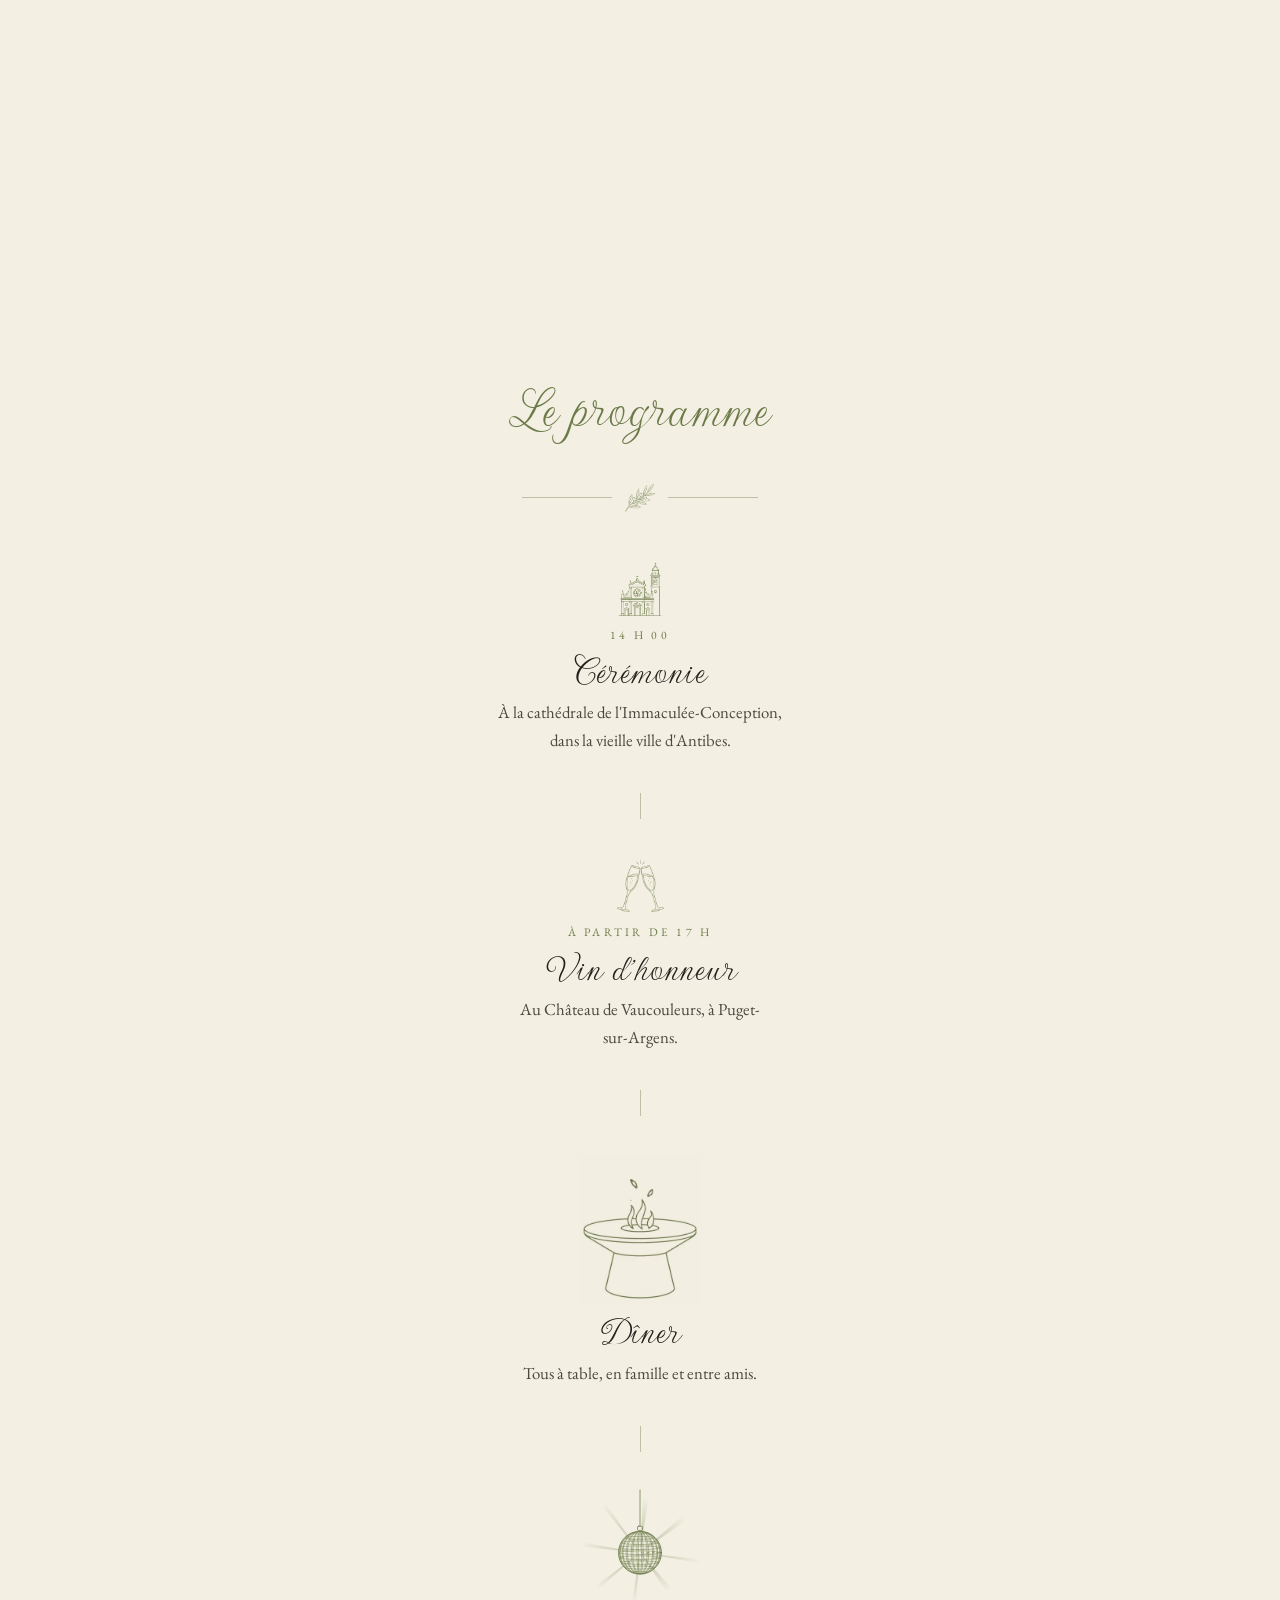
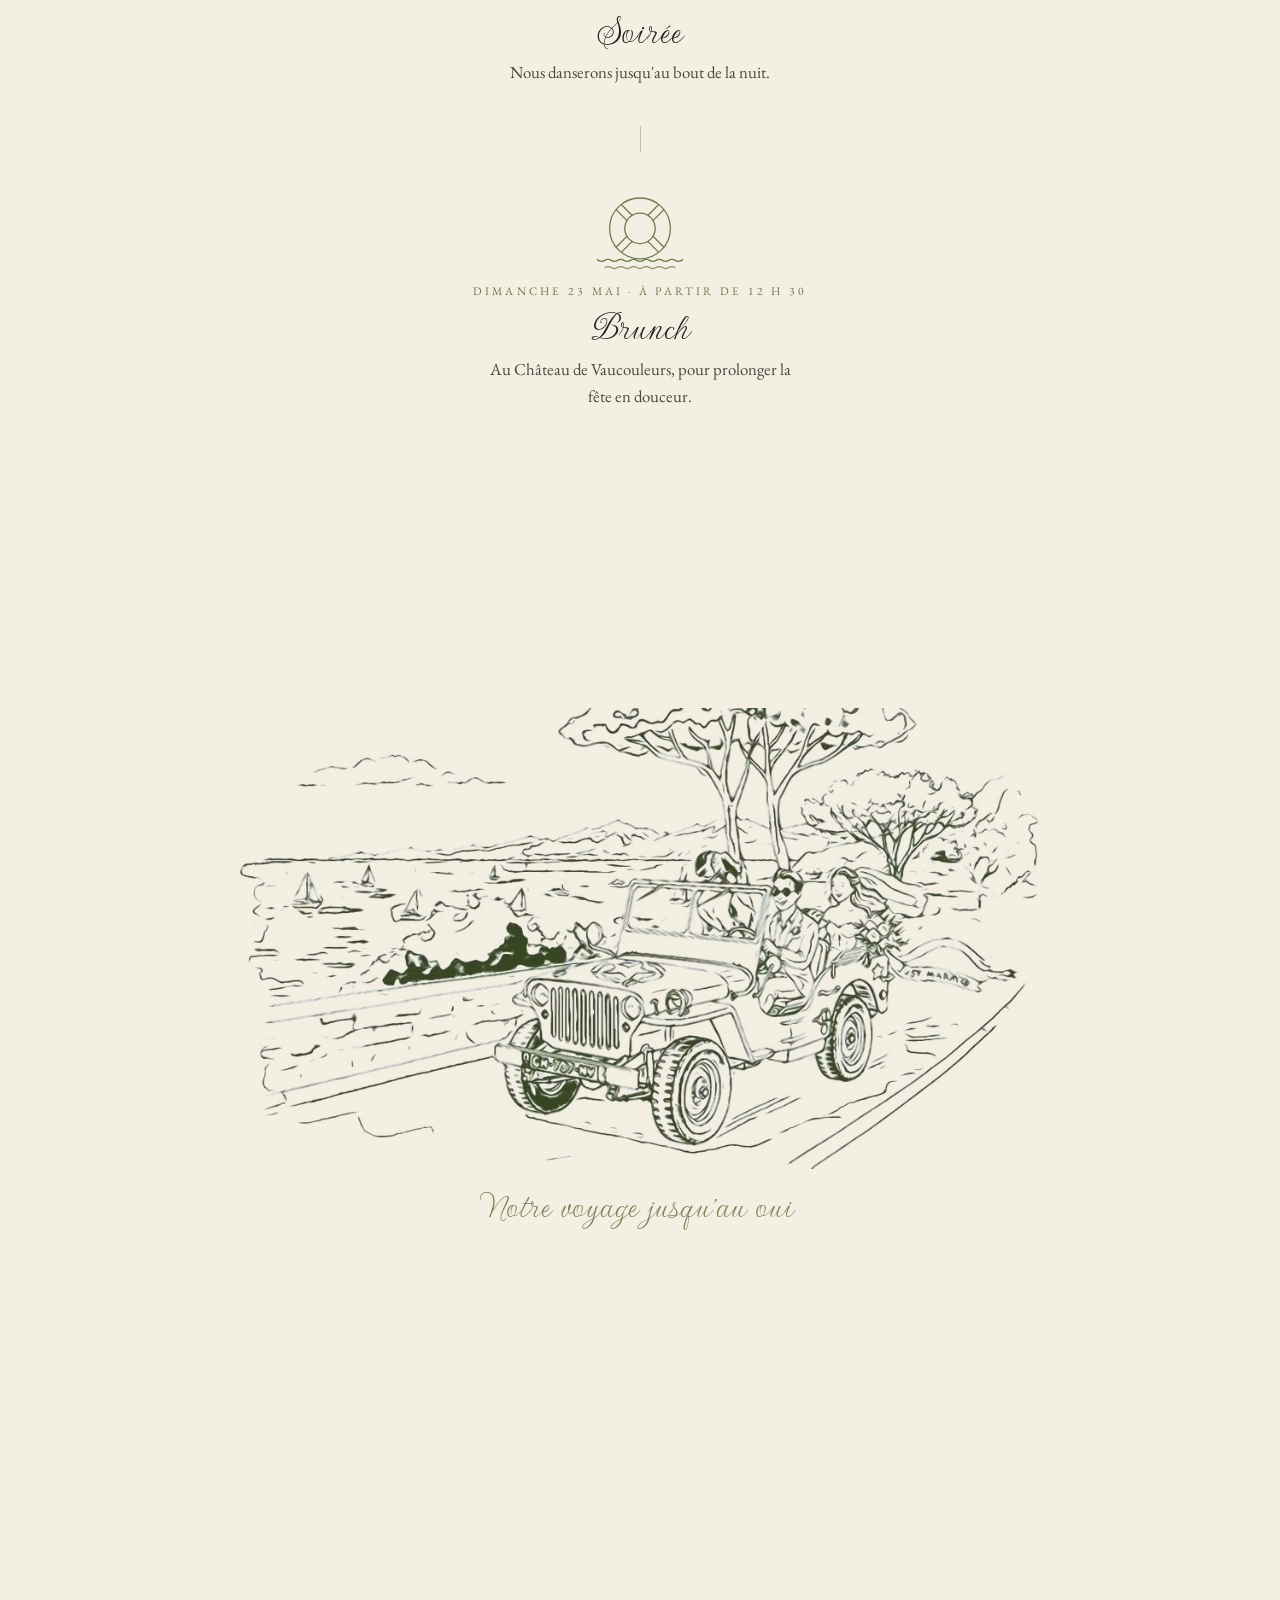
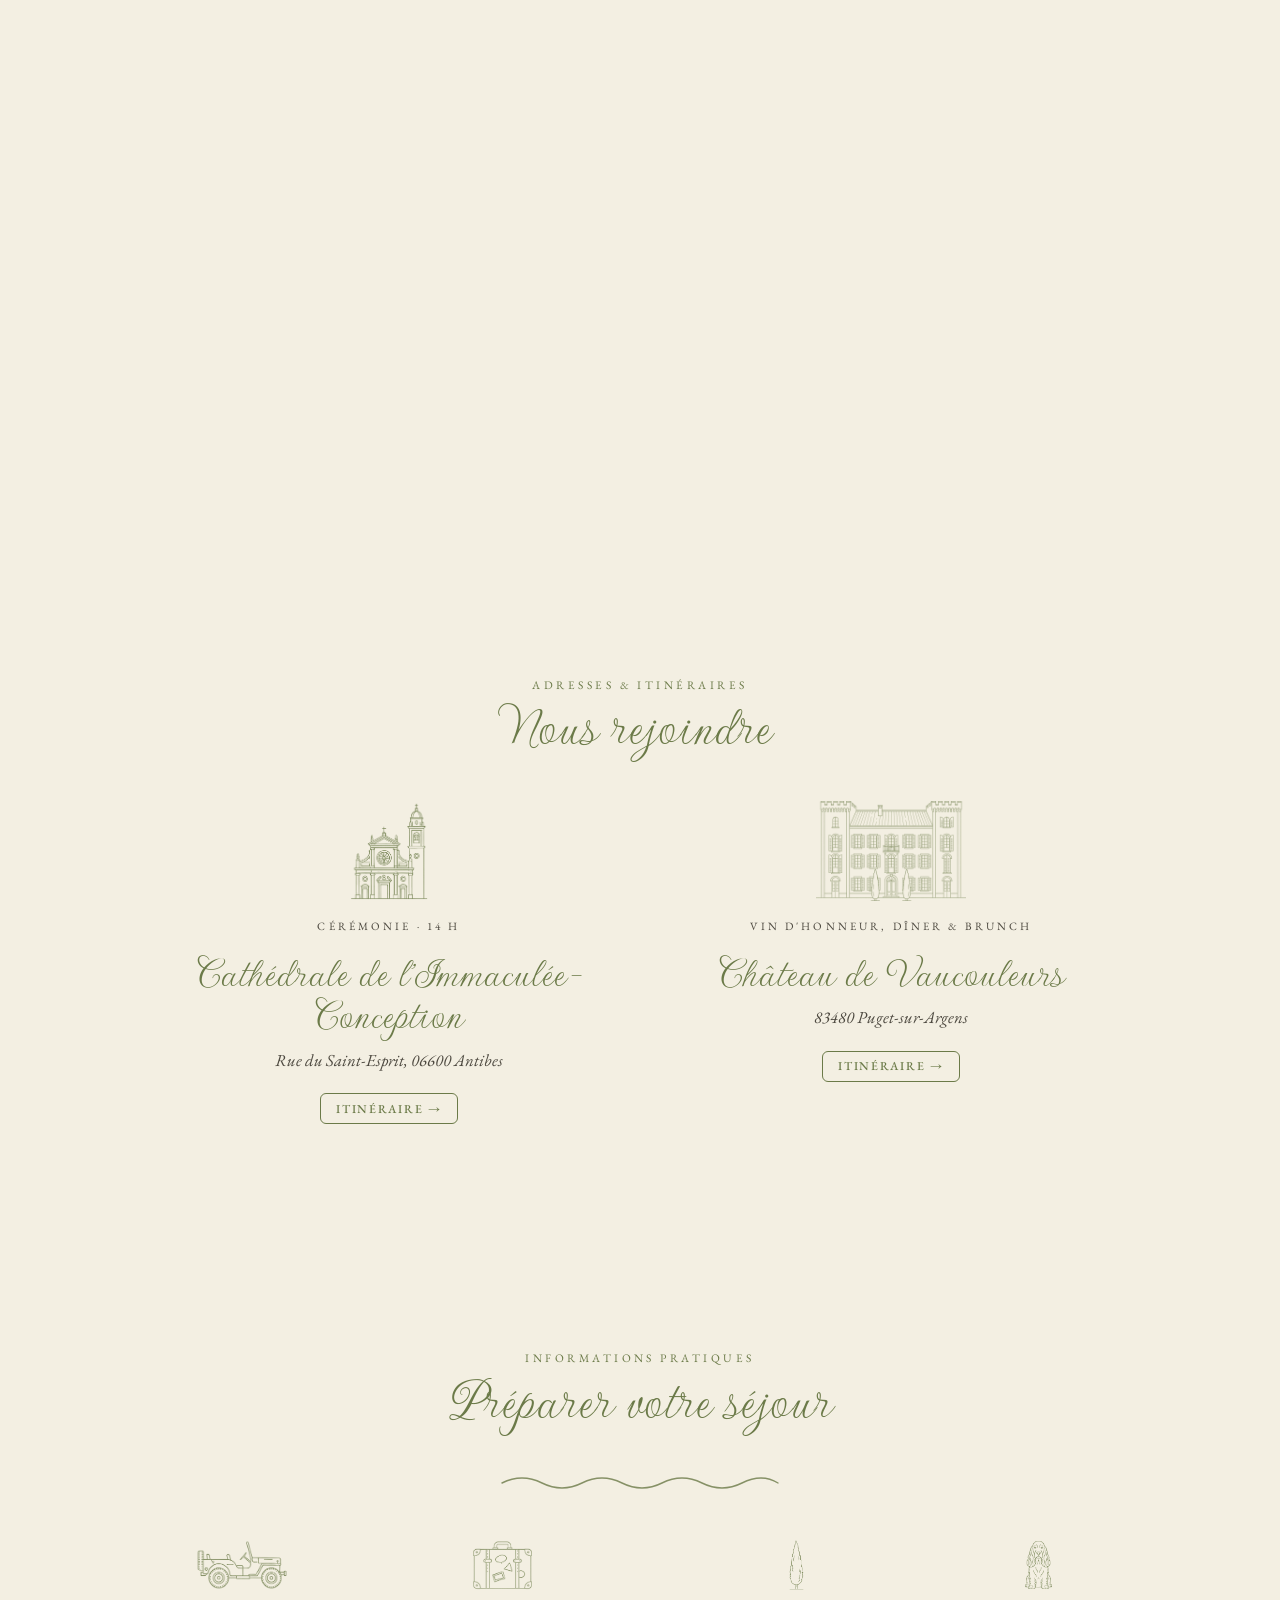
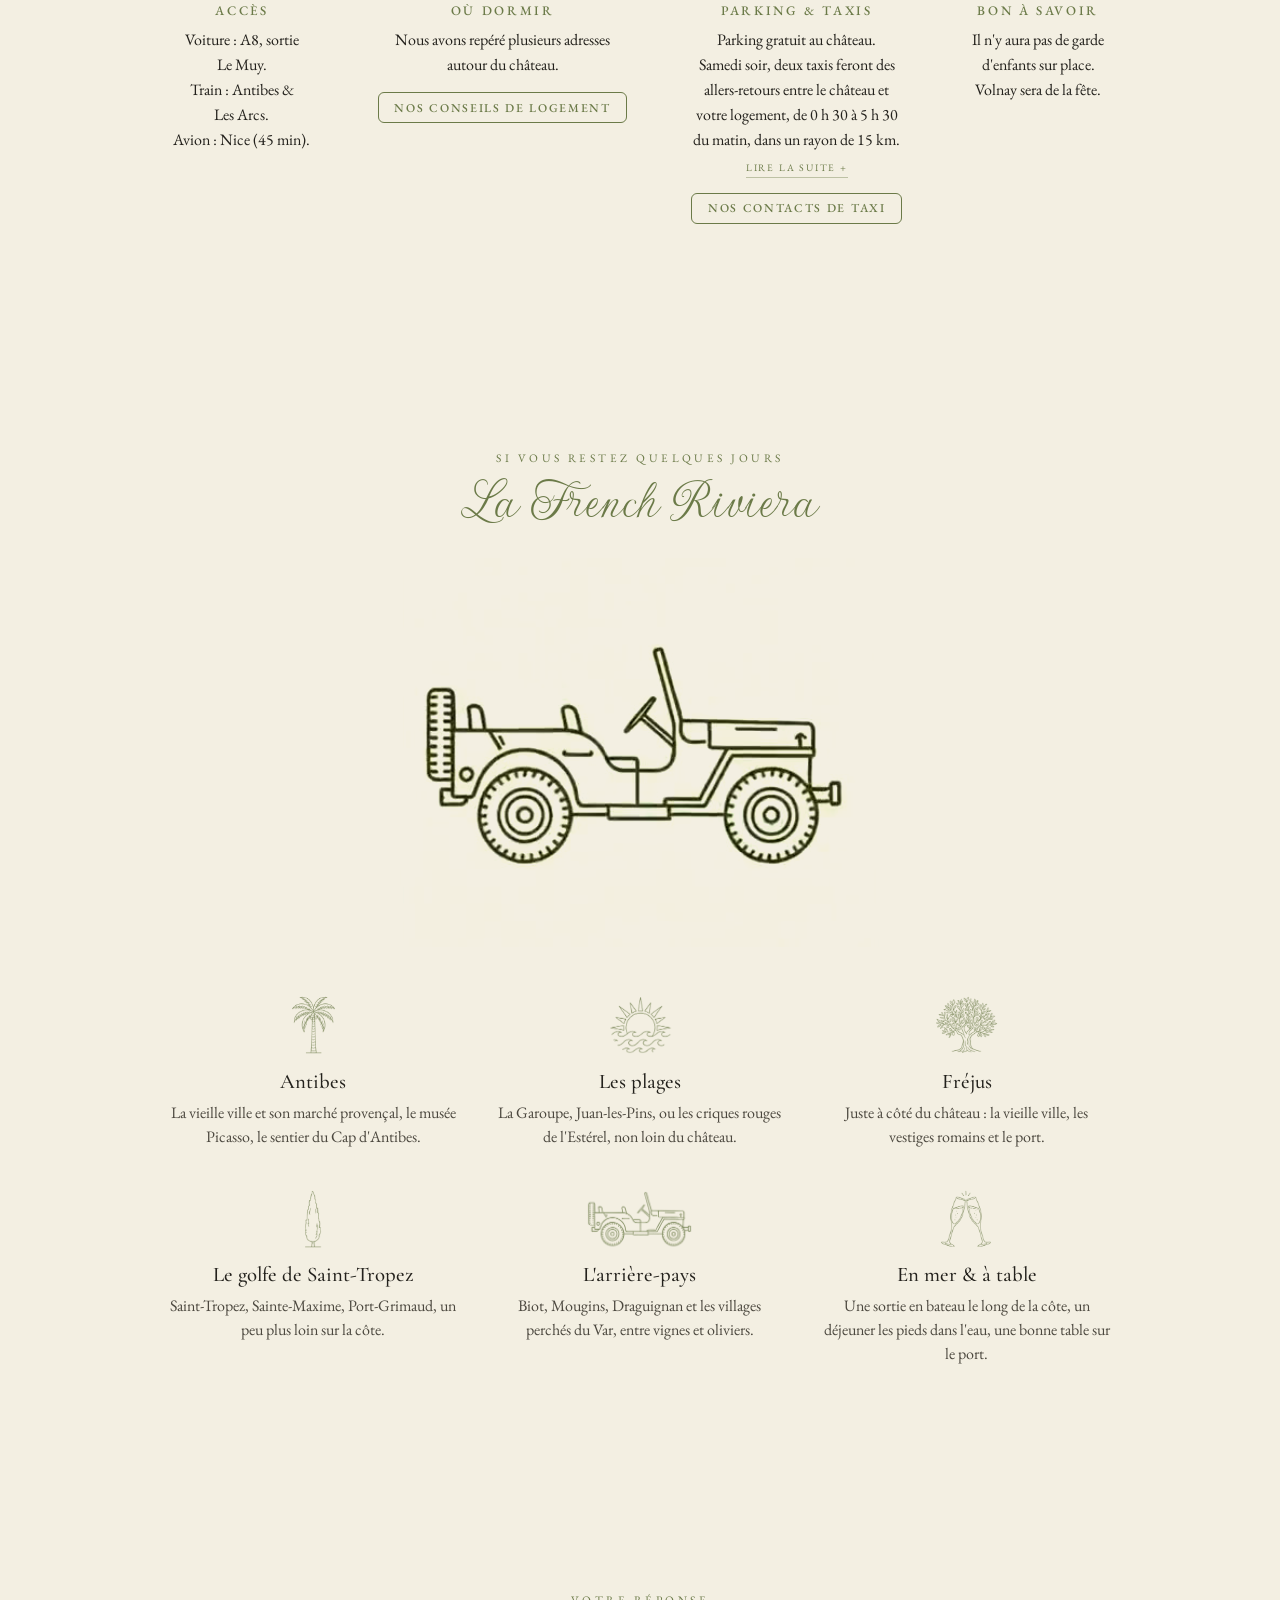
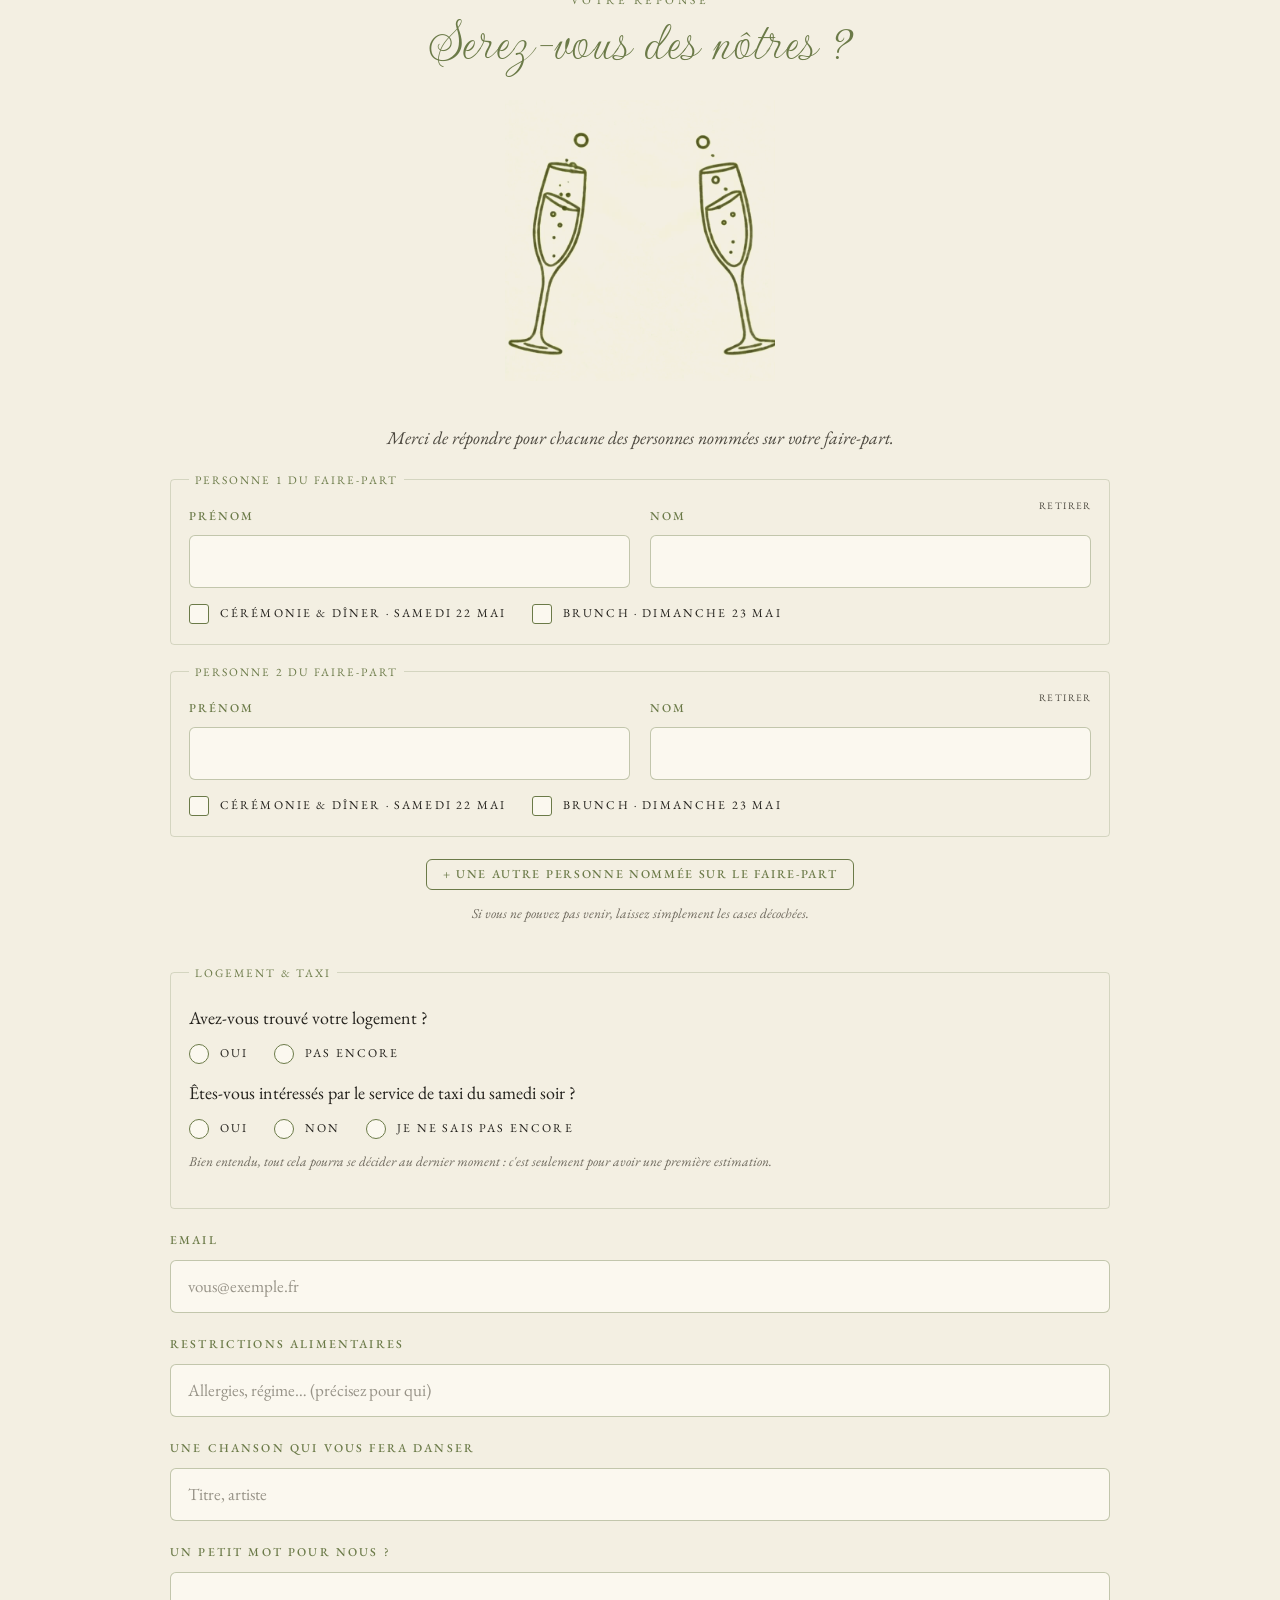
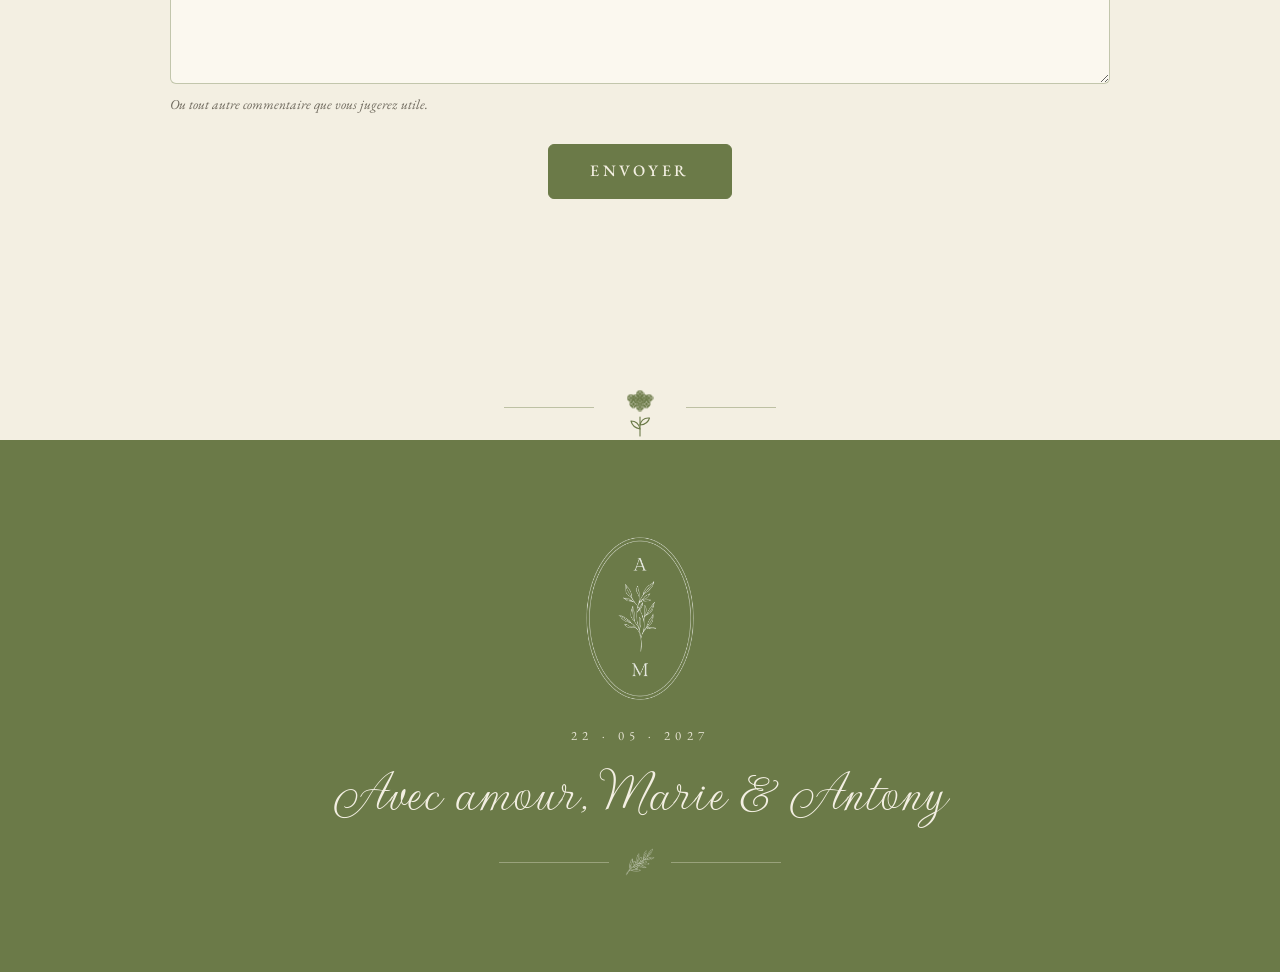
==== commit 6688e923: "Version civile : onglet « Les jours d'avant », restaurants, pictos mairie et phare Avec « ?civil » s" ====
--- a/index.html
+++ b/index.html
@@ -177,12 +177,16 @@
   .prog__clip { width:auto; height:150px; margin:0 auto; }
   /* filets entre les étapes du programme : centrés (ils partaient à gauche) */
   .prog__link { align-self: center; }
-  /* version civile (?civil) : un intertitre par jour dans le programme, trois lieux */
+  /* version civile (?civil) : section « Les jours d'avant » (un intertitre par jour), cinq lieux en deux groupes */
   .prog__day { display: flex; align-items: center; justify-content: center; gap: 14px; margin: clamp(1.2rem, 3vw, 2rem) 0 0;
     font-family: var(--font-caps); text-transform: uppercase; letter-spacing: .3em; font-size: .8rem; color: var(--ma-olive); }
   .prog__day:first-child { margin-top: 0; }
   .prog__day::before, .prog__day::after { content: ""; width: clamp(32px, 10vw, 70px); height: 1px; background: var(--ma-line); }
-  @media (min-width: 900px) { .lieux2--3 { grid-template-columns: repeat(3, 1fr); } }
+  #joursavant[hidden] { display: none; }
+  .lieux2--civil { display: flex; flex-wrap: wrap; justify-content: center; align-items: flex-start; gap: clamp(2.5rem,6vw,3.5rem) 2rem; }
+  .lieux2--civil .lieu2 { flex: 1 1 100%; }
+  .lieux2--civil .prog__day { flex: 1 1 100%; margin: clamp(.5rem, 2vw, 1rem) 0 -1rem; }
+  @media (min-width: 760px) { .lieux2--civil .lieu2 { flex: 0 1 calc((100% - 4rem) / 3); } }
   .pprog { width: 96px; height: auto; color: var(--ma-olive); display: block; overflow: visible; }
   .bouee .w1 { animation: wave 3.2s linear infinite; }
   .bouee .w2 { animation: wave 4.4s linear infinite reverse; opacity: .8; }
@@ -583,6 +587,14 @@
       </div>
     </section>
 
+    <!-- ===== Les jours d'avant (version civile seulement, adresse avec ?civil) ===== -->
+    <section class="sec col" id="joursavant" hidden>
+      <p class="eyebrow-caps r">Jeudi 20 &amp; vendredi 21 mai</p>
+      <h2 class="script-mid r">Les jours d'avant</h2>
+      <div class="dot-rule" aria-hidden="true"><span class="l"></span><img src="assets/icons/icon-branche-olivier.png" alt=""><span class="l"></span></div>
+      <div class="prog" id="prog-avant"></div>
+    </section>
+
     <!-- ===== Le jour J ===== -->
     <section class="sec col" id="jourj">
       <p class="eyebrow-caps r">Le jour J</p>
@@ -817,40 +829,49 @@
   function icon(n){ return IB + '/icon-' + n + '.png'; }
   function el(h){ var t=document.createElement('template'); t.innerHTML=h.trim(); return t.content.firstChild; }
 
-  /* ---- Version civile (adresse avec ?civil, voir ds/version.js) : jeudi, vendredi, puis le samedi et le brunch ---- */
+  /* ---- Version civile (adresse avec ?civil, voir ds/version.js) : section « Les jours d'avant » (jeudi, vendredi),
+          mairie et restaurants dans « Nous rejoindre ». Le jour J reste celui de la version religieux. ---- */
   var CIVIL = !!window.MA_CIVIL;
+  DATA.avant = [
+    { day: 'Jeudi 20 mai' },
+    { icon: 'mairie-antibes', time: '10 h 45', name: 'Mariage civil', desc: "Rendez-vous devant la mairie d'Antibes, cours Masséna." },
+    { icon: 'phare-garoupe', time: '', name: 'Déjeuner', desc: "À La Petite Garoupe, sur la plage de la Garoupe, au Cap d'Antibes." },
+    { icon: 'vieil-antibes', time: 'Le soir', name: 'Dîner', desc: "À La Civette du Marché, sous la halle du marché provençal, dans le Vieil Antibes." },
+    { day: 'Vendredi 21 mai' },
+    { icon: 'chateau-vaucouleurs', time: '19 h 00', name: 'Welcome dinner', desc: "Au Château de Vaucouleurs, pour nous retrouver tous ensemble la veille du mariage." }
+  ];
   if(CIVIL){
-    var P=DATA.programme, brunch={}; for(var k in P[4]) brunch[k]=P[4][k]; brunch.time='À partir de 12 h 30';
-    DATA.programme=[
-      { day: 'Jeudi 20 mai' },
-      { icon: 'alliances', time: '10 h 45', name: 'Mariage civil', desc: "Rendez-vous devant la mairie d'Antibes, cours Masséna." },
-      { icon: 'soleil-mer', time: '', name: 'Déjeuner', desc: "Dans la baie de la Garoupe, au Cap d'Antibes." },
-      { icon: 'vieil-antibes', time: 'Le soir', name: 'Dîner', desc: "Dans le Vieil Antibes." },
-      { day: 'Vendredi 21 mai' },
-      { icon: 'chateau-vaucouleurs', time: '19 h 00', name: 'Welcome dinner', desc: "Au Château de Vaucouleurs, pour nous retrouver tous ensemble la veille du mariage." },
-      { day: 'Samedi 22 mai' }, P[0], P[1], P[2], P[3],
-      { day: 'Dimanche 23 mai' }, brunch
+    var copy=function(o,k){ var c={}; for(var x in o) c[x]=o[x]; c.kicker=k; return c; };
+    DATA.lieux = [
+      { group: "Les jours d'avant" },
+      { kicker: 'Mariage civil · Jeudi 10 h 45', icon: 'mairie-antibes', name: "Mairie d'Antibes", addr: 'Cours Masséna, 06600 Antibes', maps: 'https://maps.google.com/?q=H%C3%B4tel+de+Ville+Antibes+Cours+Mass%C3%A9na' },
+      { kicker: 'Déjeuner · Jeudi', icon: 'phare-garoupe', name: 'La Petite Garoupe', addr: 'Plage de la Garoupe, 991 chemin de la Garoupe, 06600 Antibes', maps: 'https://maps.google.com/?q=La+Petite+Garoupe+991+Chemin+de+la+Garoupe+Antibes' },
+      { kicker: 'Dîner · Jeudi soir', icon: 'vieil-antibes', name: 'La Civette du Marché', addr: '27 cours Masséna, sous la halle du marché, 06600 Antibes', maps: 'https://maps.google.com/?q=La+Civette+du+March%C3%A9+27+Cours+Mass%C3%A9na+Antibes' },
+      { group: 'Le jour J' },
+      copy(DATA.lieux[0], 'Cérémonie · Samedi 14 h'),
+      copy(DATA.lieux[1], "Welcome dinner, vin d'honneur, dîner & brunch")
     ];
-    DATA.lieux.unshift({ kicker: 'Mariage civil · Jeudi 10 h 45', icon: 'vieil-antibes', name: "Mairie d'Antibes", addr: 'Cours Masséna, 06600 Antibes', maps: 'https://maps.google.com/?q=H%C3%B4tel+de+Ville+Antibes+Cours+Mass%C3%A9na' });
-    DATA.lieux[1].kicker = 'Cérémonie · Samedi 14 h';
-    DATA.lieux[2].kicker = "Welcome dinner, vin d'honneur, dîner & brunch";
-    document.getElementById('lieux2').classList.add('lieux2--3');
-    var eb=document.querySelector('#jourj .eyebrow-caps'); if(eb) eb.textContent='Du jeudi au dimanche';
+    document.getElementById('lieux2').classList.add('lieux2--civil');
+    document.getElementById('joursavant').hidden=false;
   } else {
     [].forEach.call(document.getElementById('guest-tpl').content.querySelectorAll('.only-civil'),function(n){ n.remove(); });
   }
 
-  (function(){ var b=document.getElementById('prog'),h='',prev=null;
-    DATA.programme.forEach(function(p,i){
+  /* programme : une étape par bloc, reliées par un filet ; un intertitre « day » coupe le filet */
+  function renderProg(b, list){ var h='',prev=null;
+    list.forEach(function(p){
       if(p.day){ h+='<p class="prog__day r">'+p.day+'</p>'; prev=null; return; }
       if(prev)h+='<span class="prog__link" aria-hidden="true"></span>'; prev=p;
-      var media=p.svg?p.svg:p.clip?'<video class="clip prog__clip" src="assets/video/'+p.clip+'.mp4" poster="assets/video/'+p.clip+'-poster.jpg" loop muted playsinline preload="metadata"></video>':'<img class="draw" src="'+icon(p.icon)+'" alt="">';
+      var media=p.svg?p.svg:p.clip?'<video class="clip prog__clip" src="assets/video/'+p.clip+'.mp4" poster="assets/video/'+p.clip+'-poster.jpg" loop muted playsinline preload="metadata"></video>':p.icon?'<img class="draw" src="'+icon(p.icon)+'" alt="">':'';
       h+='<div class="prog__item r">'+media+(p.time?'<span class="prog__time">'+p.time+'</span>':'')+'<span class="prog__name">'+p.name+'</span><p class="prog__desc">'+p.desc+'</p></div>'; });
     b.innerHTML=h;
-    if(reduce) [].forEach.call(b.querySelectorAll('svg.disco'),function(d){ if(d.pauseAnimations) d.pauseAnimations(); }); })();
-
-  (function(){ var b=document.getElementById('lieux2'),h='';
-    DATA.lieux.forEach(function(l,i){ h+='<div class="lieu2 '+(i===0?'r-left':'r-right')+'"><img class="pic draw" src="'+icon(l.icon)+'" alt=""><p class="kick">'+l.kicker+'</p><h3>'+l.name+'</h3><p class="addr">'+l.addr+'</p><a class="ma-btn ma-btn--outline ma-btn--sm" href="'+l.maps+'" target="_blank" rel="noopener">Itinéraire →</a></div>'; });
+    if(reduce) [].forEach.call(b.querySelectorAll('svg.disco'),function(d){ if(d.pauseAnimations) d.pauseAnimations(); }); }
+  renderProg(document.getElementById('prog'), DATA.programme);
+  if(CIVIL) renderProg(document.getElementById('prog-avant'), DATA.avant);
+
+  (function(){ var b=document.getElementById('lieux2'),h='',n=0;
+    DATA.lieux.forEach(function(l){ if(l.group){ h+='<p class="prog__day r">'+l.group+'</p>'; return; }
+      h+='<div class="lieu2 '+(n++===0?'r-left':'r-right')+'"><img class="pic draw" src="'+icon(l.icon)+'" alt=""><p class="kick">'+l.kicker+'</p><h3>'+l.name+'</h3><p class="addr">'+l.addr+'</p><a class="ma-btn ma-btn--outline ma-btn--sm" href="'+l.maps+'" target="_blank" rel="noopener">Itinéraire →</a></div>'; });
     b.innerHTML=h; })();
 
   (function(){ var b=document.getElementById('infos2'),h='';
